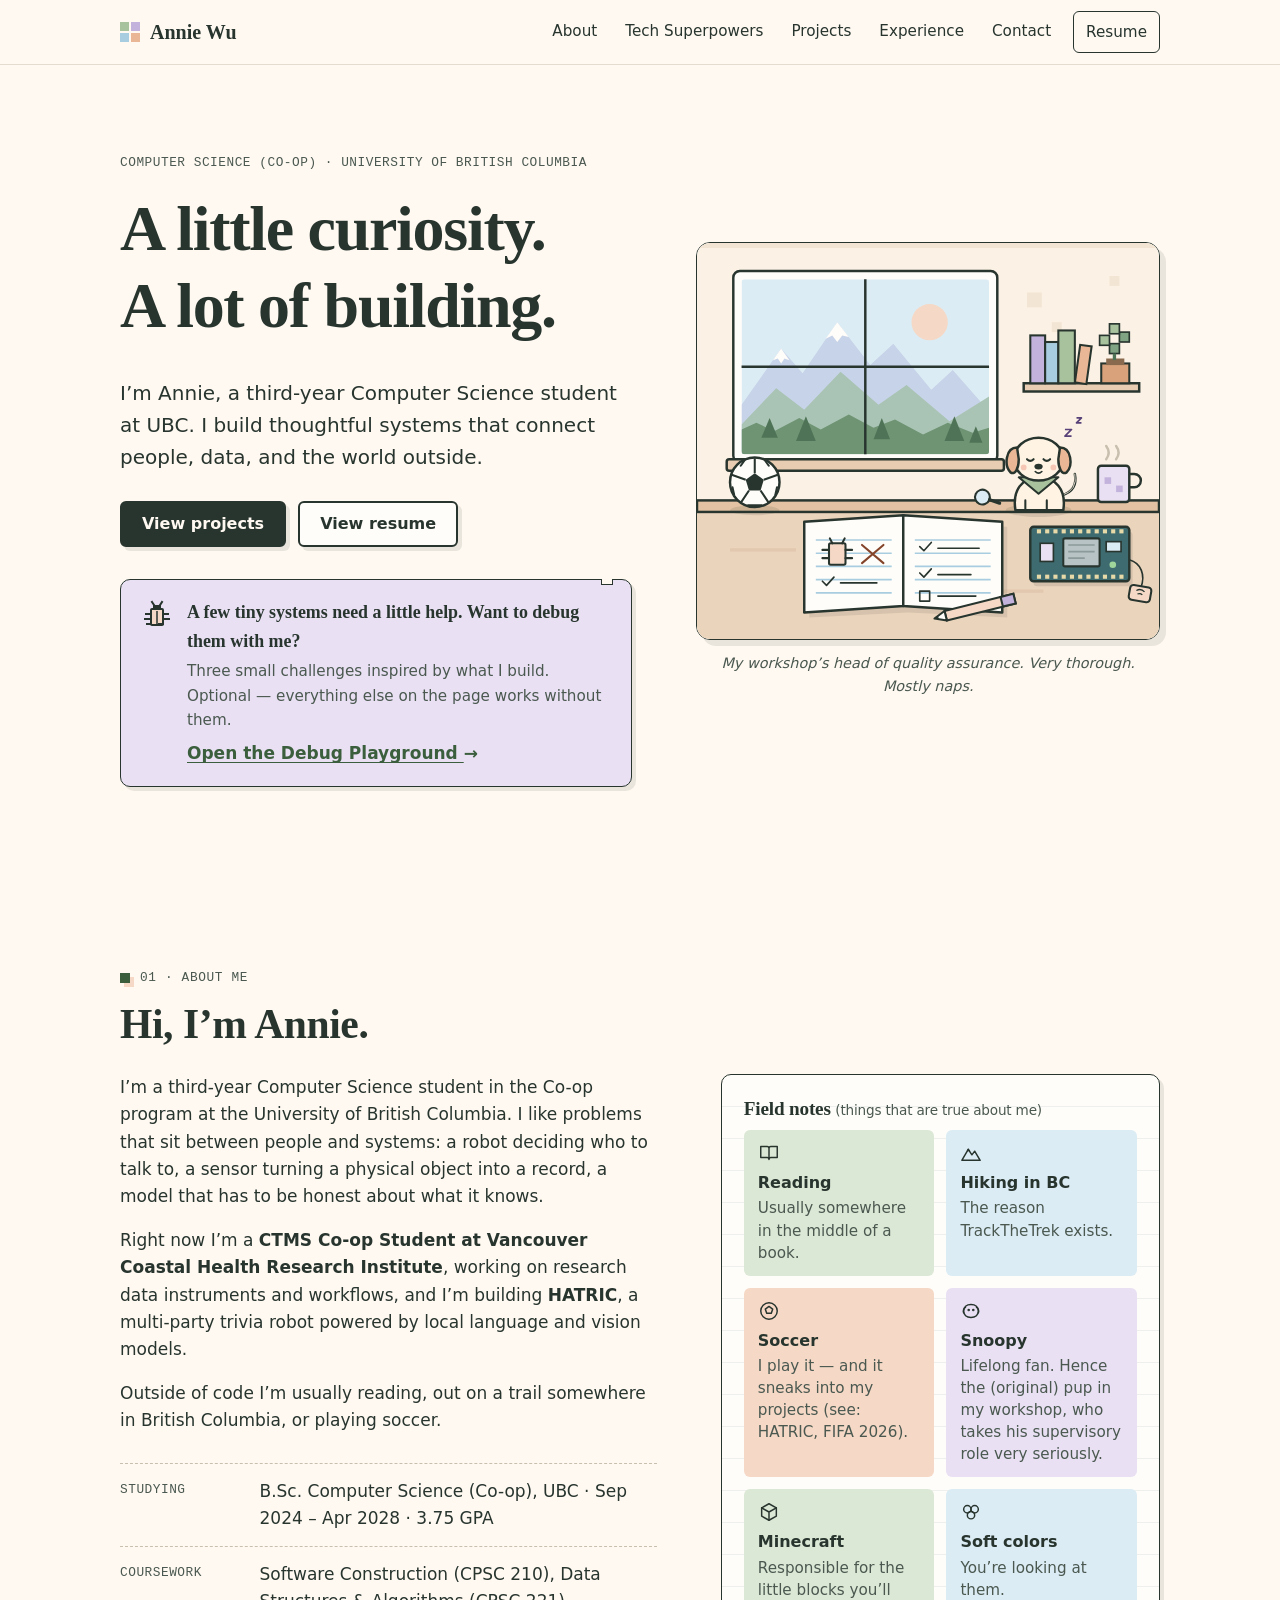
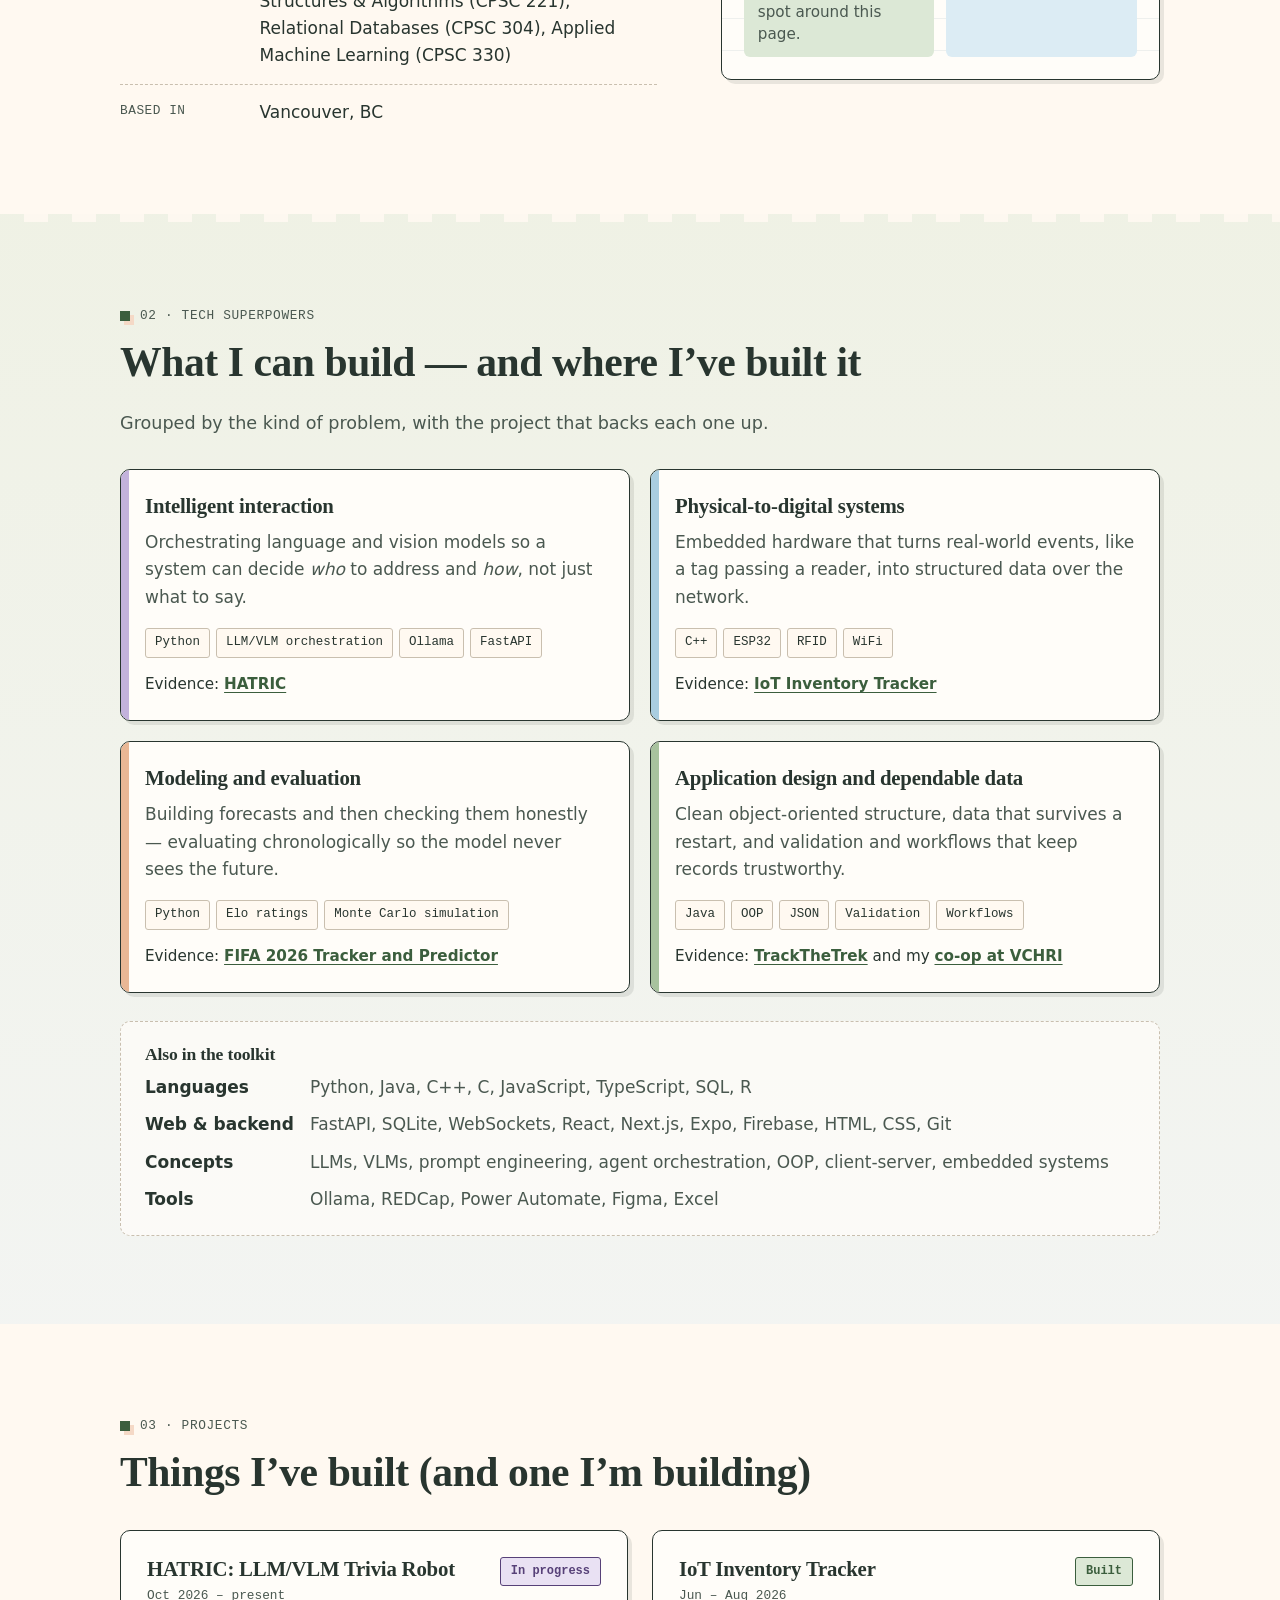
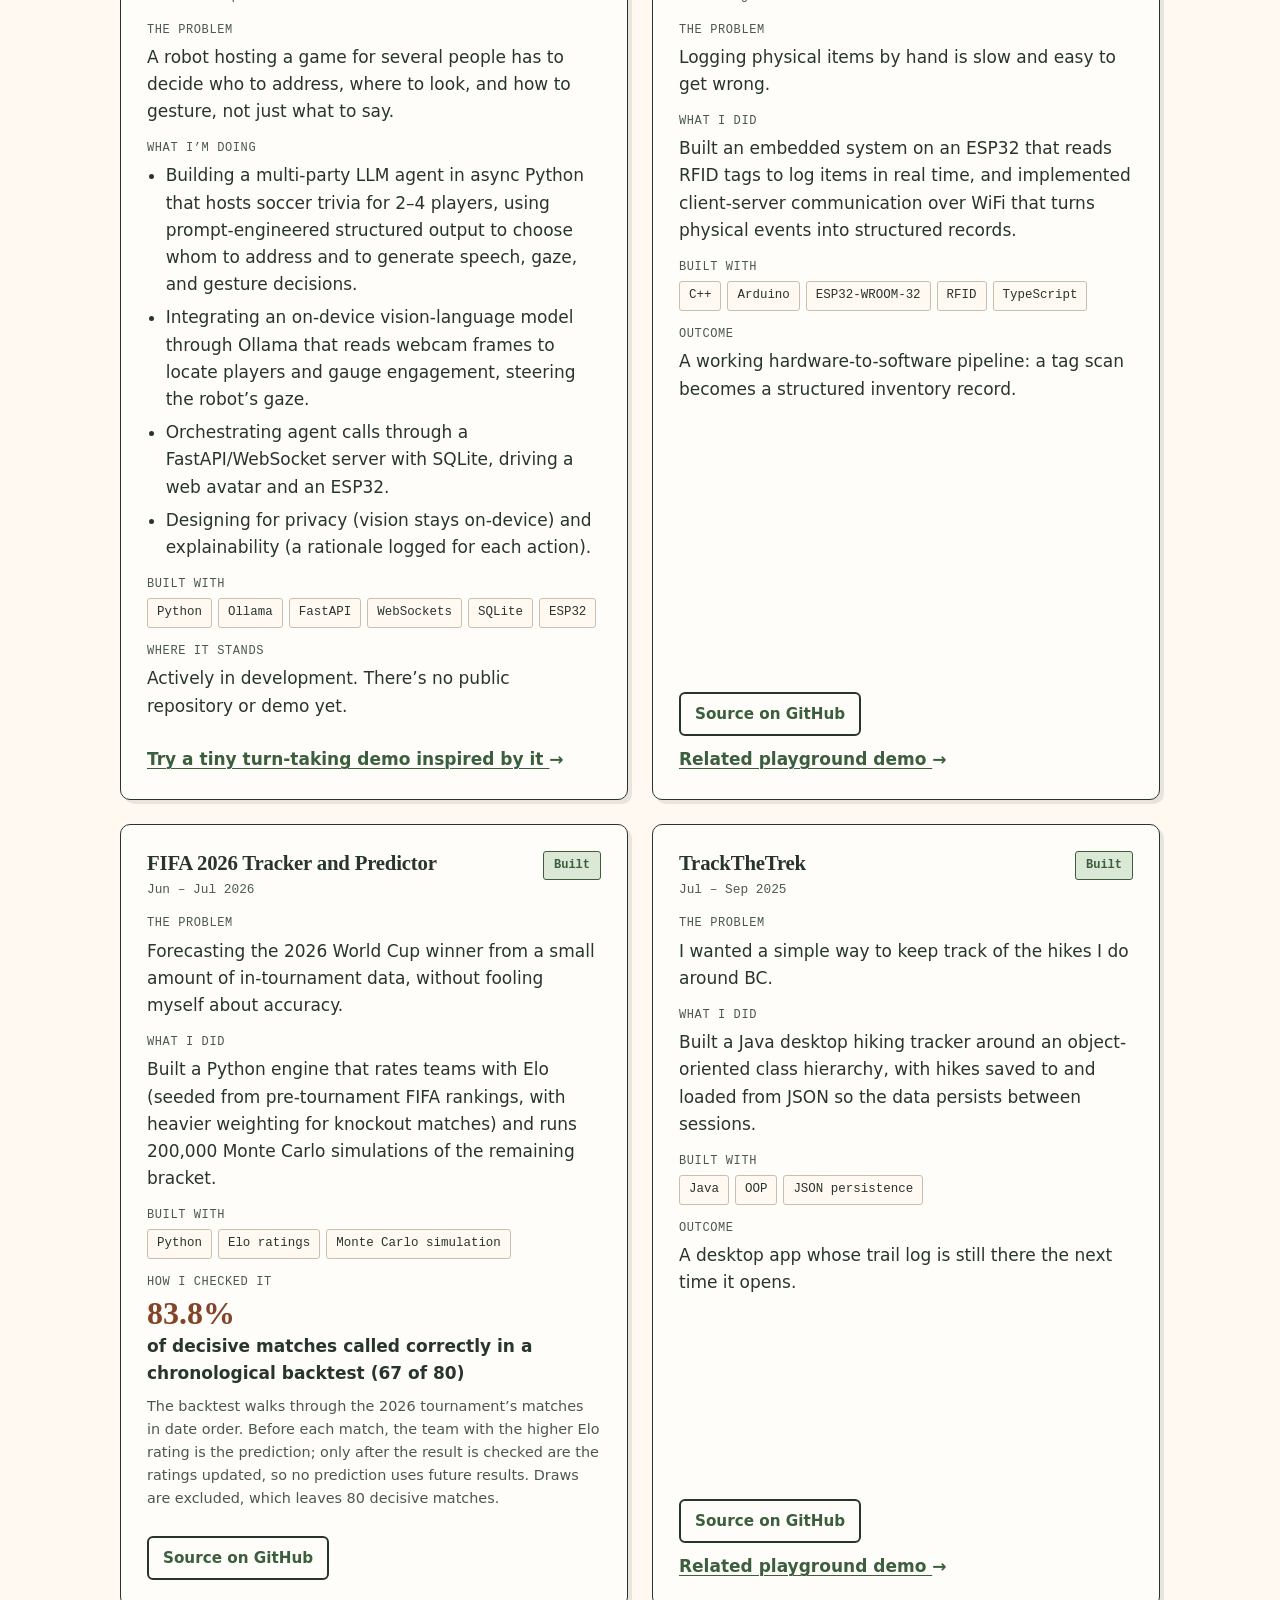
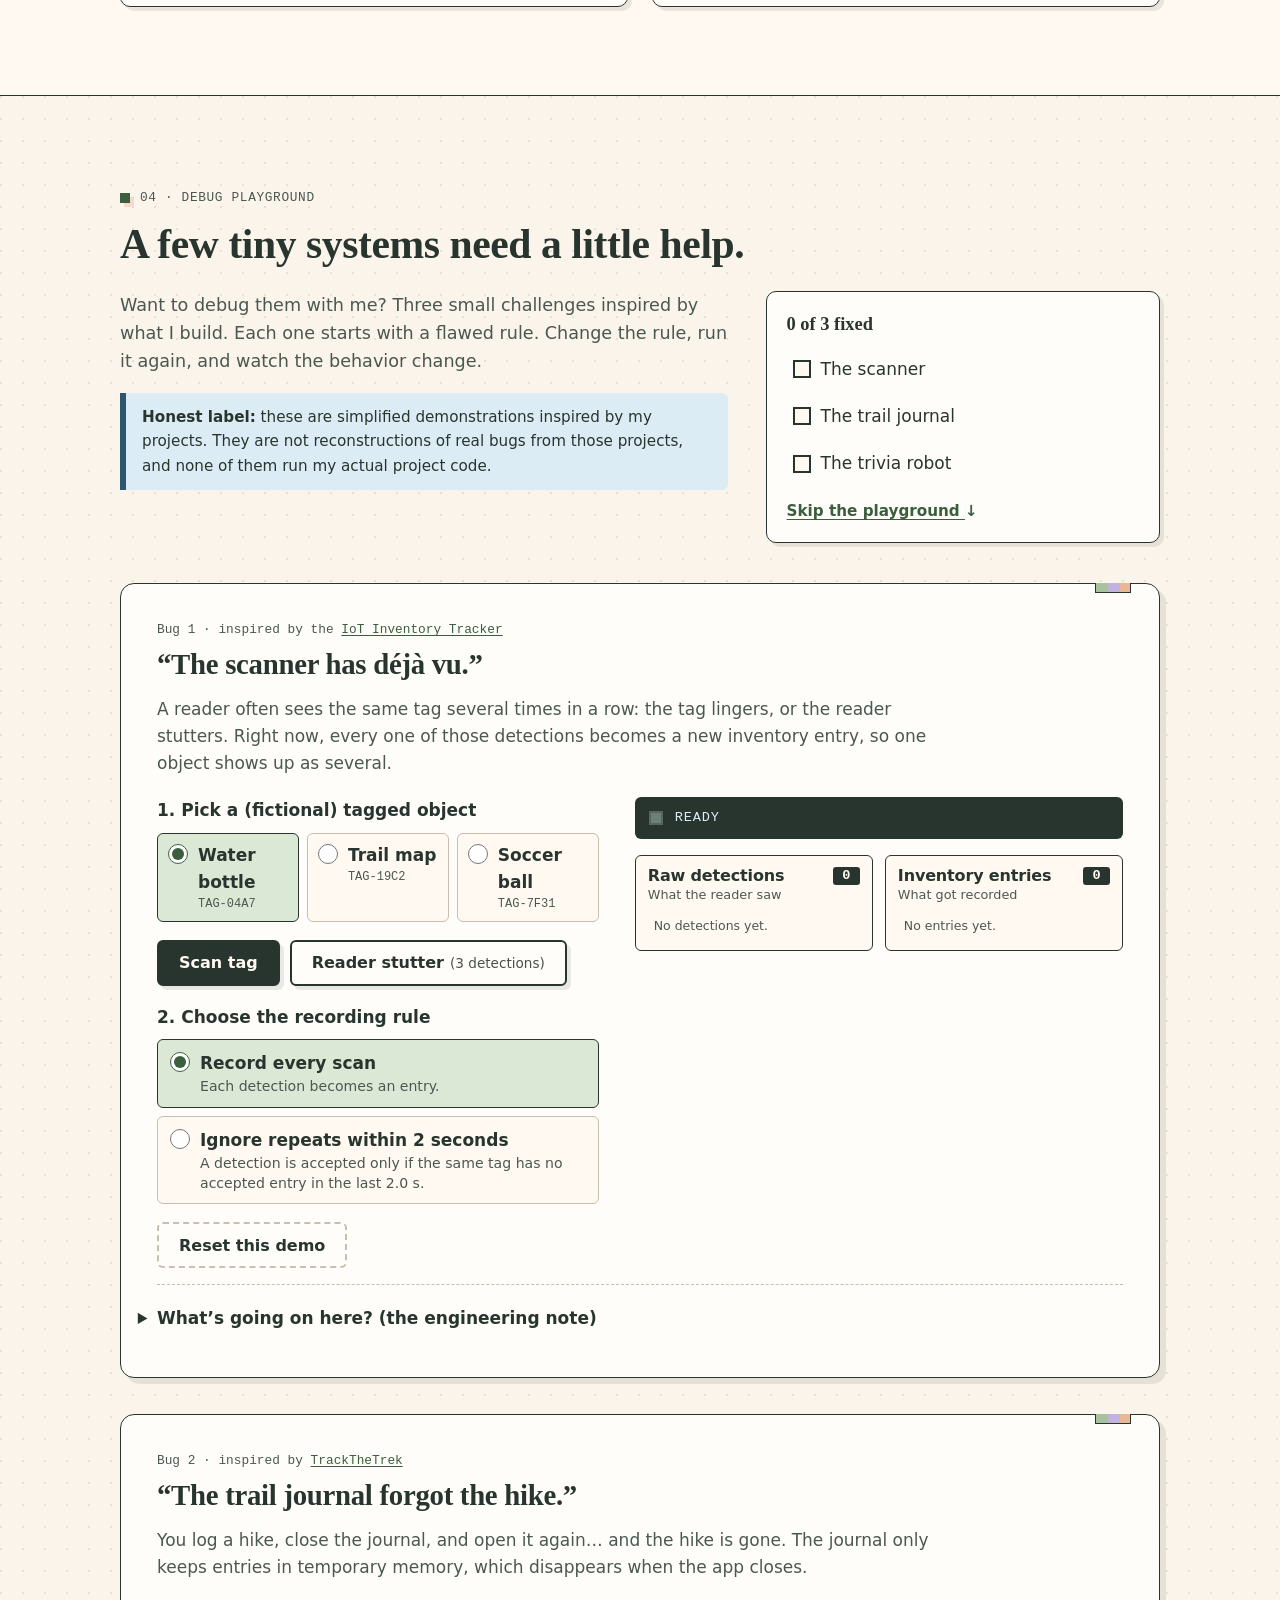
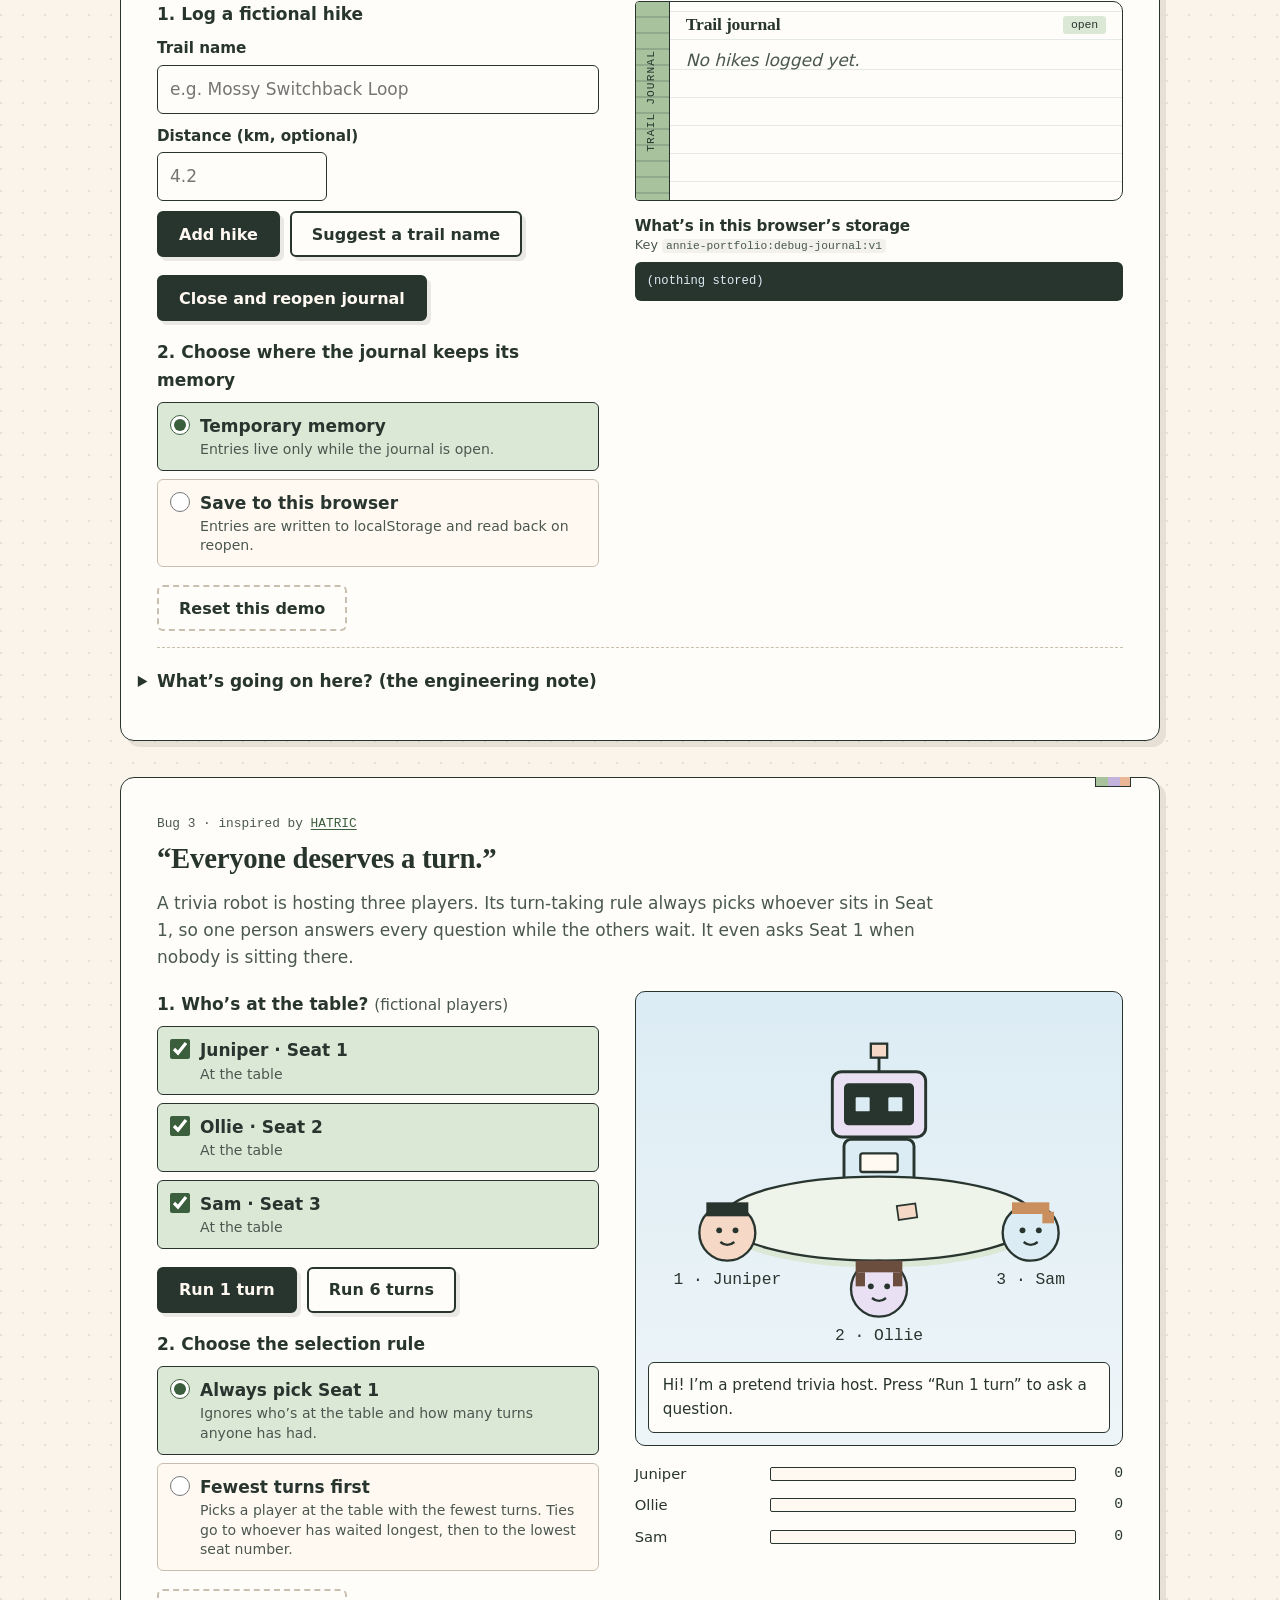
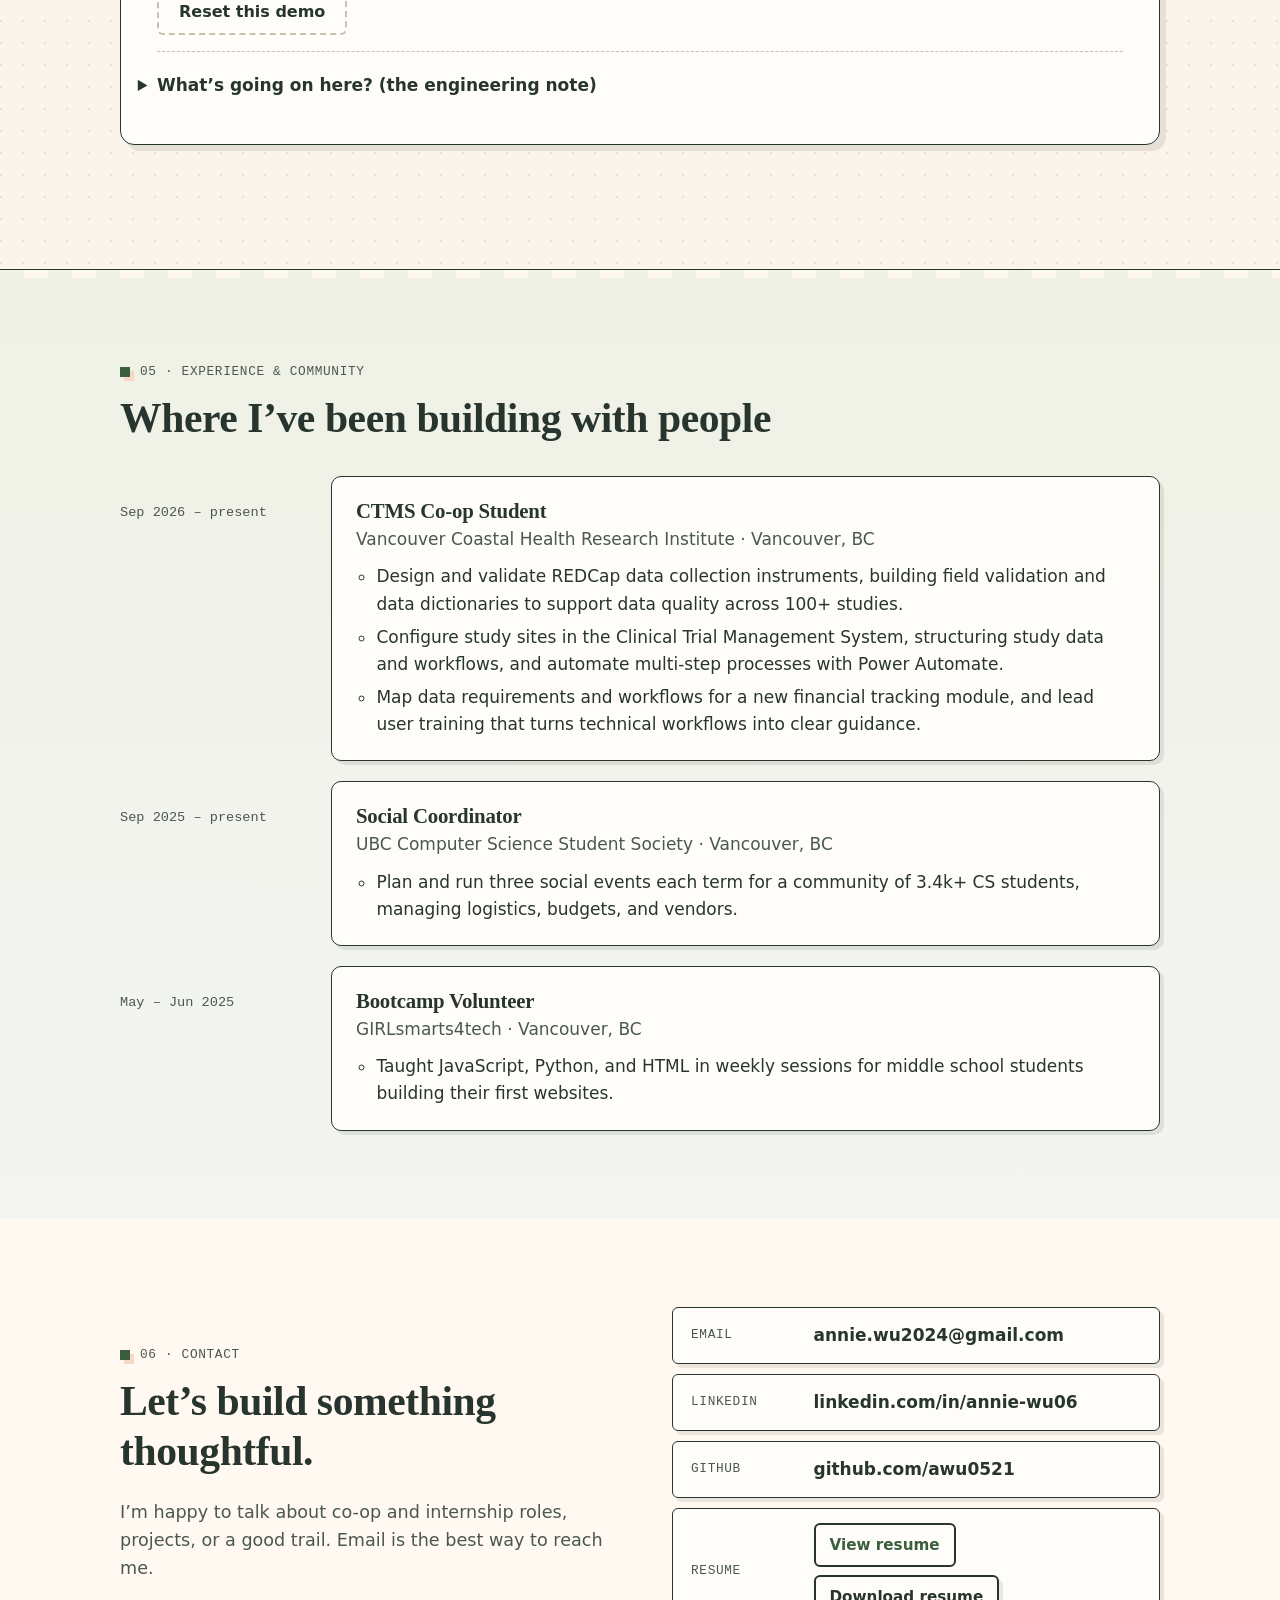
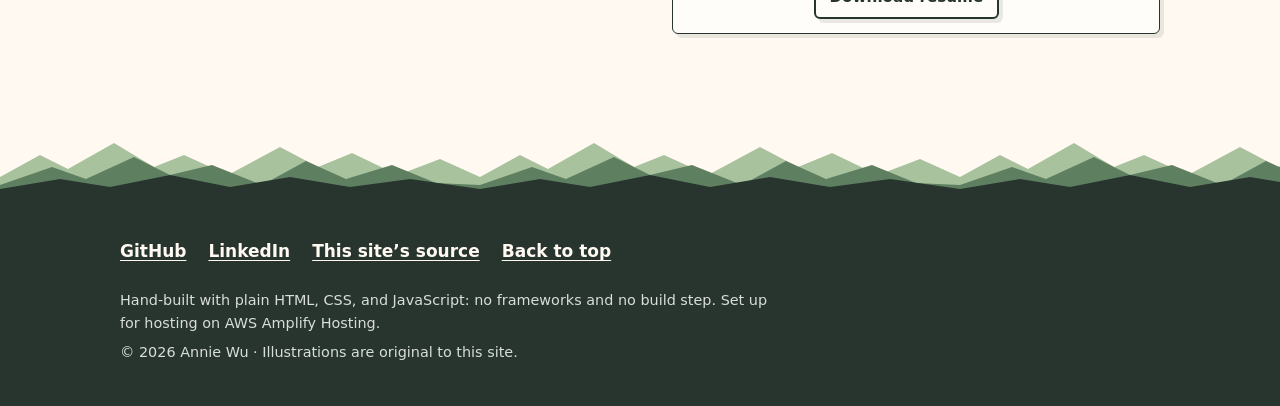
==== index.html @ 09df4167 "first draft of website (simple design)" ====
<!doctype html>
<html lang="en">
<head>
  <meta charset="utf-8">
  <meta name="viewport" content="width=device-width, initial-scale=1">
  <title>Annie Wu — CS @ UBC</title>
  <meta name="description" content="Annie Wu is a third-year Computer Science (Co-op) student at UBC who builds thoughtful systems that connect people, data, and the world outside. Includes a small, optional Debug Playground.">
  <meta name="author" content="Annie Wu">
  <meta name="theme-color" content="#FFF9F1">
  <meta property="og:title" content="Annie Wu — The Portfolio You Can Debug">
  <meta property="og:description" content="Third-year CS student at UBC. I build thoughtful systems that connect people, data, and the world outside.">
  <meta property="og:type" content="website">
  <link rel="icon" href="assets/favicon.svg" type="image/svg+xml">
  <link rel="stylesheet" href="styles.css">
  <script>document.documentElement.classList.add('js');</script>
</head>
<body>
  <a class="skip-link" href="#main">Skip to main content</a>

  <header class="site-header" id="top">
    <div class="wrap header-inner">
      <a class="brand" href="#top" aria-label="Annie Wu, back to top">
        <span class="brand-mark" aria-hidden="true"><i></i><i></i><i></i><i></i></span>
        Annie Wu
      </a>
      <button class="nav-toggle" type="button" aria-expanded="false" aria-controls="site-nav">
        <span class="nav-toggle-bars" aria-hidden="true"></span>
        Menu
      </button>
      <nav id="site-nav" class="site-nav" aria-label="Main">
        <ul>
          <li><a href="#about">About</a></li>
          <li><a href="#superpowers">Tech Superpowers</a></li>
          <li><a href="#projects">Projects</a></li>
          <li><a href="#experience">Experience</a></li>
          <li><a href="#contact">Contact</a></li>
          <li><a class="nav-resume" href="Annie-Wu-Resume.pdf" target="_blank" rel="noopener">Resume<span class="visually-hidden"> (PDF, opens in a new tab)</span></a></li>
        </ul>
      </nav>
    </div>
  </header>

  <main id="main" tabindex="-1">

    <!-- ============ HERO ============ -->
    <section class="hero" aria-labelledby="hero-title">
      <div class="wrap hero-grid">
        <div class="hero-copy">
          <p class="eyebrow">Computer Science (Co-op) · University of British Columbia</p>
          <h1 id="hero-title">A little curiosity.<br>A lot of building.</h1>
          <p class="lede">I’m Annie, a third-year Computer Science student at UBC. I build thoughtful systems that connect people, data, and the world outside.</p>
          <div class="actions">
            <a class="btn btn-primary" href="#projects">View projects</a>
            <a class="btn btn-secondary" href="Annie-Wu-Resume.pdf" target="_blank" rel="noopener">View resume<span class="visually-hidden"> (PDF, opens in a new tab)</span></a>
          </div>

          <aside class="invite" aria-labelledby="invite-title">
            <span class="invite-bug" aria-hidden="true">
              <svg viewBox="0 0 32 32" width="32" height="32"><rect x="10" y="9" width="12" height="16" rx="1" fill="#F5D9C6" stroke="#28352F" stroke-width="2"/><rect x="12" y="5" width="8" height="5" fill="#28352F"/><path d="M10 14H5M10 19H4M10 24H6M22 14h5M22 19h6M22 24h-4M13 5l-2-3M19 5l2-3" stroke="#28352F" stroke-width="2" fill="none" stroke-linecap="square"/><path d="M16 11v13" stroke="#28352F" stroke-width="1.5"/></svg>
            </span>
            <div>
              <p class="invite-title" id="invite-title">A few tiny systems need a little help. Want to debug them with me?</p>
              <p class="invite-sub">Three small challenges inspired by what I build. Optional — everything else on the page works without them.</p>
              <a class="text-link" href="#playground">Open the Debug Playground <span aria-hidden="true">→</span></a>
            </div>
          </aside>
        </div>

        <figure class="hero-art">
          <img src="assets/workshop.svg" width="560" height="480"
               alt="Illustration of a small workbench by a window looking out on layered BC mountains. On the desk: an open notebook, a microcontroller board, a soccer ball, a mug, and a small cream-colored pup in a sage bandana, supervising.">
          <figcaption>My workshop’s head of quality assurance. Very thorough. Mostly naps.</figcaption>
        </figure>
      </div>
    </section>

    <!-- ============ ABOUT ============ -->
    <section class="section" id="about" aria-labelledby="about-title">
      <div class="wrap">
        <p class="section-kicker"><span class="block-dot" aria-hidden="true"></span>01 · About me</p>
        <h2 id="about-title">Hi, I’m Annie.</h2>
        <div class="about-grid">
          <div class="about-text">
            <p>I’m a third-year Computer Science student in the Co-op program at the University of British Columbia. I like problems that sit between people and systems: a robot deciding who to talk to, a sensor turning a physical object into a record, a model that has to be honest about what it knows.</p>
            <p>Right now I’m a <strong>CTMS Co-op Student at Vancouver Coastal Health Research Institute</strong>, working on research data instruments and workflows, and I’m building <strong>HATRIC</strong>, a multi-party trivia robot powered by local language and vision models.</p>
            <p>Outside of code I’m usually reading, out on a trail somewhere in British Columbia, or playing soccer.</p>
            <dl class="facts">
              <div><dt>Studying</dt><dd>B.Sc. Computer Science (Co-op), UBC · Sep 2024 – Apr 2028 · 3.75 GPA</dd></div>
              <div><dt>Coursework</dt><dd>Software Construction (CPSC 210), Data Structures &amp; Algorithms (CPSC 221), Relational Databases (CPSC 304), Applied Machine Learning (CPSC 330)</dd></div>
              <div><dt>Based in</dt><dd>Vancouver, BC</dd></div>
            </dl>
          </div>

          <div class="field-notes" aria-labelledby="notes-title">
            <h3 id="notes-title" class="notes-title">Field notes <span>(things that are true about me)</span></h3>
            <ul class="notes">
              <li class="note note-sage">
                <svg class="note-icon" viewBox="0 0 24 24" aria-hidden="true"><path d="M3 5h7a2 2 0 0 1 2 2v12a2 2 0 0 0-2-2H3zM21 5h-7a2 2 0 0 0-2 2v12a2 2 0 0 1 2-2h7z"/></svg>
                <strong>Reading</strong>
                <span>Usually somewhere in the middle of a book.</span>
              </li>
              <li class="note note-blue">
                <svg class="note-icon" viewBox="0 0 24 24" aria-hidden="true"><path d="M2 20 9 8l4 6 3-4 6 10z"/><path d="M8.2 9.4 9 8l1.4 2.1"/></svg>
                <strong>Hiking in BC</strong>
                <span>The reason TrackTheTrek exists.</span>
              </li>
              <li class="note note-peach">
                <svg class="note-icon" viewBox="0 0 24 24" aria-hidden="true"><circle cx="12" cy="12" r="9"/><path d="m12 7 4 3-1.5 4.5h-5L8 10z"/></svg>
                <strong>Soccer</strong>
                <span>I play it — and it sneaks into my projects (see: HATRIC, FIFA 2026).</span>
              </li>
              <li class="note note-lavender">
                <svg class="note-icon" viewBox="0 0 24 24" aria-hidden="true"><path d="M4 12c0-4 3-7 8-7s8 3 8 7-3 7-8 7-8-3-8-7z"/><path d="M6 8c-2 1-3 4-2 6M18 8c2 1 3 4 2 6"/><circle cx="9.5" cy="11" r=".6"/><circle cx="14.5" cy="11" r=".6"/></svg>
                <strong>Snoopy</strong>
                <span>Lifelong fan. Hence the (original) pup in my workshop, who takes his supervisory role very seriously.</span>
              </li>
              <li class="note note-sage">
                <svg class="note-icon" viewBox="0 0 24 24" aria-hidden="true"><path d="M12 3 20 7.5v9L12 21l-8-4.5v-9z"/><path d="M4 7.5 12 12l8-4.5M12 12v9"/></svg>
                <strong>Minecraft</strong>
                <span>Responsible for the little blocks you’ll spot around this page.</span>
              </li>
              <li class="note note-blue">
                <svg class="note-icon" viewBox="0 0 24 24" aria-hidden="true"><circle cx="8" cy="9" r="4"/><circle cx="16" cy="9" r="4"/><circle cx="12" cy="15.5" r="4"/></svg>
                <strong>Soft colors</strong>
                <span>You’re looking at them.</span>
              </li>
            </ul>
          </div>
        </div>
      </div>
    </section>

    <!-- ============ TECH SUPERPOWERS ============ -->
    <section class="section section-tint" id="superpowers" aria-labelledby="superpowers-title">
      <div class="wrap">
        <p class="section-kicker"><span class="block-dot" aria-hidden="true"></span>02 · Tech Superpowers</p>
        <h2 id="superpowers-title">What I can build — and where I’ve built it</h2>
        <p class="section-intro">Grouped by the kind of problem, with the project that backs each one up.</p>

        <div class="powers">
          <article class="power power-lavender">
            <h3>Intelligent interaction</h3>
            <p>Orchestrating language and vision models so a system can decide <em>who</em> to address and <em>how</em>, not just what to say.</p>
            <ul class="chips" aria-label="Technologies"><li>Python</li><li>LLM/VLM orchestration</li><li>Ollama</li><li>FastAPI</li></ul>
            <p class="evidence">Evidence: <a href="#project-hatric">HATRIC</a></p>
          </article>
          <article class="power power-blue">
            <h3>Physical-to-digital systems</h3>
            <p>Embedded hardware that turns real-world events, like a tag passing a reader, into structured data over the network.</p>
            <ul class="chips" aria-label="Technologies"><li>C++</li><li>ESP32</li><li>RFID</li><li>WiFi</li></ul>
            <p class="evidence">Evidence: <a href="#project-inventory">IoT Inventory Tracker</a></p>
          </article>
          <article class="power power-peach">
            <h3>Modeling and evaluation</h3>
            <p>Building forecasts and then checking them honestly — evaluating chronologically so the model never sees the future.</p>
            <ul class="chips" aria-label="Technologies"><li>Python</li><li>Elo ratings</li><li>Monte Carlo simulation</li></ul>
            <p class="evidence">Evidence: <a href="#project-fifa">FIFA 2026 Tracker and Predictor</a></p>
          </article>
          <article class="power power-sage">
            <h3>Application design and dependable data</h3>
            <p>Clean object-oriented structure, data that survives a restart, and validation and workflows that keep records trustworthy.</p>
            <ul class="chips" aria-label="Technologies"><li>Java</li><li>OOP</li><li>JSON</li><li>Validation</li><li>Workflows</li></ul>
            <p class="evidence">Evidence: <a href="#project-trek">TrackTheTrek</a> and my <a href="#experience">co-op at VCHRI</a></p>
          </article>
        </div>

        <div class="toolkit">
          <h3>Also in the toolkit</h3>
          <dl>
            <div><dt>Languages</dt><dd>Python, Java, C++, C, JavaScript, TypeScript, SQL, R</dd></div>
            <div><dt>Web &amp; backend</dt><dd>FastAPI, SQLite, WebSockets, React, Next.js, Expo, Firebase, HTML, CSS, Git</dd></div>
            <div><dt>Concepts</dt><dd>LLMs, VLMs, prompt engineering, agent orchestration, OOP, client-server, embedded systems</dd></div>
            <div><dt>Tools</dt><dd>Ollama, REDCap, Power Automate, Figma, Excel</dd></div>
          </dl>
        </div>
      </div>
    </section>

    <!-- ============ PROJECTS ============ -->
    <section class="section" id="projects" aria-labelledby="projects-title">
      <div class="wrap">
        <p class="section-kicker"><span class="block-dot" aria-hidden="true"></span>03 · Projects</p>
        <h2 id="projects-title">Things I’ve built (and one I’m building)</h2>

        <div class="projects">
          <article class="project" id="project-hatric" aria-labelledby="hatric-title">
            <header class="project-head">
              <div>
                <h3 id="hatric-title">HATRIC: LLM/VLM Trivia Robot</h3>
                <p class="project-meta">Oct 2026 – present</p>
              </div>
              <span class="status status-progress">In progress</span>
            </header>
            <dl class="project-body">
              <div><dt>The problem</dt><dd>A robot hosting a game for several people has to decide who to address, where to look, and how to gesture, not just what to say.</dd></div>
              <div><dt>What I’m doing</dt><dd>
                <ul>
                  <li>Building a multi-party LLM agent in async Python that hosts soccer trivia for 2–4 players, using prompt-engineered structured output to choose whom to address and to generate speech, gaze, and gesture decisions.</li>
                  <li>Integrating an on-device vision-language model through Ollama that reads webcam frames to locate players and gauge engagement, steering the robot’s gaze.</li>
                  <li>Orchestrating agent calls through a FastAPI/WebSocket server with SQLite, driving a web avatar and an ESP32.</li>
                  <li>Designing for privacy (vision stays on-device) and explainability (a rationale logged for each action).</li>
                </ul>
              </dd></div>
              <div><dt>Built with</dt><dd><ul class="chips"><li>Python</li><li>Ollama</li><li>FastAPI</li><li>WebSockets</li><li>SQLite</li><li>ESP32</li></ul></dd></div>
              <div><dt>Where it stands</dt><dd>Actively in development. There’s no public repository or demo yet.</dd></div>
            </dl>
            <p class="project-links"><a class="text-link" href="#scenario-robot">Try a tiny turn-taking demo inspired by it <span aria-hidden="true">→</span></a></p>
          </article>

          <article class="project" id="project-inventory" aria-labelledby="inventory-title">
            <header class="project-head">
              <div>
                <h3 id="inventory-title">IoT Inventory Tracker</h3>
                <p class="project-meta">Jun – Aug 2026</p>
              </div>
              <span class="status status-done">Built</span>
            </header>
            <dl class="project-body">
              <div><dt>The problem</dt><dd>Logging physical items by hand is slow and easy to get wrong.</dd></div>
              <div><dt>What I did</dt><dd>Built an embedded system on an ESP32 that reads RFID tags to log items in real time, and implemented client-server communication over WiFi that turns physical events into structured records.</dd></div>
              <div><dt>Built with</dt><dd><ul class="chips"><li>C++</li><li>Arduino</li><li>ESP32-WROOM-32</li><li>RFID</li><li>TypeScript</li></ul></dd></div>
              <div><dt>Outcome</dt><dd>A working hardware-to-software pipeline: a tag scan becomes a structured inventory record.</dd></div>
            </dl>
            <p class="project-links">
              <a class="btn btn-small" href="https://github.com/awu0521/inventory-tracker" target="_blank" rel="noopener">Source on GitHub<span class="visually-hidden">: IoT Inventory Tracker (opens in a new tab)</span></a>
              <a class="text-link" href="#scenario-scanner">Related playground demo <span aria-hidden="true">→</span></a>
            </p>
          </article>

          <article class="project" id="project-fifa" aria-labelledby="fifa-title">
            <header class="project-head">
              <div>
                <h3 id="fifa-title">FIFA 2026 Tracker and Predictor</h3>
                <p class="project-meta">Jun – Jul 2026</p>
              </div>
              <span class="status status-done">Built</span>
            </header>
            <dl class="project-body">
              <div><dt>The problem</dt><dd>Forecasting the 2026 World Cup winner from a small amount of in-tournament data, without fooling myself about accuracy.</dd></div>
              <div><dt>What I did</dt><dd>Built a Python engine that rates teams with Elo (seeded from pre-tournament FIFA rankings, with heavier weighting for knockout matches) and runs 200,000 Monte Carlo simulations of the remaining bracket.</dd></div>
              <div><dt>Built with</dt><dd><ul class="chips"><li>Python</li><li>Elo ratings</li><li>Monte Carlo simulation</li></ul></dd></div>
              <div><dt>How I checked it</dt><dd>
                <p class="stat"><span class="stat-num">83.8%</span> <span class="stat-label">of decisive matches called correctly in a chronological backtest (67 of 80)</span></p>
                <p class="fine">The backtest walks through the 2026 tournament’s matches in date order. Before each match, the team with the higher Elo rating is the prediction; only after the result is checked are the ratings updated, so no prediction uses future results. Draws are excluded, which leaves 80 decisive matches.</p>
              </dd></div>
            </dl>
            <p class="project-links"><a class="btn btn-small" href="https://github.com/awu0521/fifa2026" target="_blank" rel="noopener">Source on GitHub<span class="visually-hidden">: FIFA 2026 Tracker and Predictor (opens in a new tab)</span></a></p>
          </article>

          <article class="project" id="project-trek" aria-labelledby="trek-title">
            <header class="project-head">
              <div>
                <h3 id="trek-title">TrackTheTrek</h3>
                <p class="project-meta">Jul – Sep 2025</p>
              </div>
              <span class="status status-done">Built</span>
            </header>
            <dl class="project-body">
              <div><dt>The problem</dt><dd>I wanted a simple way to keep track of the hikes I do around BC.</dd></div>
              <div><dt>What I did</dt><dd>Built a Java desktop hiking tracker around an object-oriented class hierarchy, with hikes saved to and loaded from JSON so the data persists between sessions.</dd></div>
              <div><dt>Built with</dt><dd><ul class="chips"><li>Java</li><li>OOP</li><li>JSON persistence</li></ul></dd></div>
              <div><dt>Outcome</dt><dd>A desktop app whose trail log is still there the next time it opens.</dd></div>
            </dl>
            <p class="project-links">
              <a class="btn btn-small" href="https://github.com/awu0521/TrackTheTrek" target="_blank" rel="noopener">Source on GitHub<span class="visually-hidden">: TrackTheTrek (opens in a new tab)</span></a>
              <a class="text-link" href="#scenario-journal">Related playground demo <span aria-hidden="true">→</span></a>
            </p>
          </article>
        </div>
      </div>
    </section>

    <!-- ============ DEBUG PLAYGROUND ============ -->
    <section class="section playground" id="playground" aria-labelledby="playground-title">
      <div class="wrap">
        <p class="section-kicker"><span class="block-dot" aria-hidden="true"></span>04 · Debug Playground</p>
        <h2 id="playground-title">A few tiny systems need a little help.</h2>
        <div class="pg-intro">
          <div>
            <p class="section-intro">Want to debug them with me? Three small challenges inspired by what I build. Each one starts with a flawed rule. Change the rule, run it again, and watch the behavior change.</p>
            <p class="disclaimer"><strong>Honest label:</strong> these are simplified demonstrations inspired by my projects. They are not reconstructions of real bugs from those projects, and none of them run my actual project code.</p>
          </div>
          <div class="pg-progress" aria-labelledby="pg-progress-label">
            <p id="pg-progress-label" class="pg-progress-label"><span data-fixed-count>0</span> of 3 fixed</p>
            <ol class="pg-chips">
              <li><a href="#scenario-scanner" data-chip="scanner"><span class="chip-box" aria-hidden="true"></span>The scanner<span class="visually-hidden" data-chip-state> (not fixed yet)</span></a></li>
              <li><a href="#scenario-journal" data-chip="journal"><span class="chip-box" aria-hidden="true"></span>The trail journal<span class="visually-hidden" data-chip-state> (not fixed yet)</span></a></li>
              <li><a href="#scenario-robot" data-chip="robot"><span class="chip-box" aria-hidden="true"></span>The trivia robot<span class="visually-hidden" data-chip-state> (not fixed yet)</span></a></li>
            </ol>
            <a class="text-link skip-pg" href="#experience">Skip the playground <span aria-hidden="true">↓</span></a>
          </div>
        </div>

        <noscript><p class="pg-error">The playground needs JavaScript. Everything else on this page works without it.</p></noscript>

        <!-- Scenario A -->
        <article class="scenario" id="scenario-scanner" aria-labelledby="scanner-title" data-scenario="scanner">
          <header class="scenario-head">
            <p class="scenario-num">Bug 1 · inspired by the <a href="#project-inventory">IoT Inventory Tracker</a></p>
            <h3 id="scanner-title">“The scanner has déjà vu.”</h3>
            <p class="scenario-problem">A reader often sees the same tag several times in a row: the tag lingers, or the reader stutters. Right now, every one of those detections becomes a new inventory entry, so one object shows up as several.</p>
          </header>

          <div class="scenario-grid">
            <div class="scenario-controls controls-run">
              <fieldset>
                <legend>1. Pick a (fictional) tagged object</legend>
                <div class="radio-list" data-tag-list></div>
              </fieldset>

              <div class="control-row">
                <button class="btn btn-primary" type="button" data-action="scan">Scan tag</button>
                <button class="btn btn-secondary" type="button" data-action="stutter">Reader stutter <span class="btn-note">(3 detections)</span></button>
              </div>

            </div>

            <div class="scenario-output">
              <div class="scanner-device" data-scanner-device aria-hidden="true">
                <span class="scanner-light"></span>
                <span class="scanner-label" data-scanner-readout>READY</span>
              </div>
              <div class="split-logs">
                <section class="log" aria-labelledby="raw-title">
                  <h4 id="raw-title">Raw detections <span class="count" data-raw-count>0</span></h4>
                  <p class="log-hint">What the reader saw</p>
                  <ol class="log-list mono" data-raw-log><li class="log-empty">No detections yet.</li></ol>
                </section>
                <section class="log" aria-labelledby="inv-title">
                  <h4 id="inv-title">Inventory entries <span class="count" data-inv-count>0</span></h4>
                  <p class="log-hint">What got recorded</p>
                  <ol class="log-list mono" data-inv-log><li class="log-empty">No entries yet.</li></ol>
                </section>
              </div>
              <div class="compare" data-compare aria-label="Before and after comparison"></div>
              <p class="feedback" data-feedback role="status" aria-live="polite"></p>
            </div>

            <div class="scenario-controls controls-rule">
              <fieldset>
                <legend>2. Choose the recording rule</legend>
                <div class="radio-list">
                  <label class="radio"><input type="radio" name="scanner-rule" value="every" checked> <span><strong>Record every scan</strong><small>Each detection becomes an entry.</small></span></label>
                  <label class="radio"><input type="radio" name="scanner-rule" value="dedupe"> <span><strong>Ignore repeats within 2 seconds</strong><small>A detection is accepted only if the same tag has no accepted entry in the last 2.0 s.</small></span></label>
                </div>
              </fieldset>

              <button class="btn btn-ghost" type="button" data-action="reset">Reset this demo</button>
            
            </div>
          </div>

          <details class="explain">
            <summary>What’s going on here? (the engineering note)</summary>
            <p>This is <strong>event handling with duplicate suppression</strong>. A sensor reports <em>detections</em>; the application decides which detections are meaningful <em>events</em>. The fixed rule keeps a timestamp of each tag’s last accepted entry and drops any detection of that same tag within a 2-second window. A different tag is never blocked, and the same tag scanned again after the window is recorded as a new entry.</p>
            <p>Real systems choose this trade-off carefully. A window that’s too short lets duplicates through; one that’s too long can swallow a legitimate re-scan. Some systems track check-in/check-out state instead. This demo only illustrates the idea; it doesn’t reproduce my tracker’s implementation.</p>
            <p><a href="#project-inventory">Read about the IoT Inventory Tracker</a> · <a href="https://github.com/awu0521/inventory-tracker" target="_blank" rel="noopener">Its source on GitHub<span class="visually-hidden"> (opens in a new tab)</span></a></p>
          </details>
        </article>

        <!-- Scenario B -->
        <article class="scenario" id="scenario-journal" aria-labelledby="journal-title" data-scenario="journal">
          <header class="scenario-head">
            <p class="scenario-num">Bug 2 · inspired by <a href="#project-trek">TrackTheTrek</a></p>
            <h3 id="journal-title">“The trail journal forgot the hike.”</h3>
            <p class="scenario-problem">You log a hike, close the journal, and open it again… and the hike is gone. The journal only keeps entries in temporary memory, which disappears when the app closes.</p>
          </header>

          <div class="scenario-grid">
            <div class="scenario-controls controls-run">
              <form class="journal-form" data-journal-form novalidate>
                <fieldset>
                  <legend>1. Log a fictional hike</legend>
                  <label class="field">
                    <span>Trail name</span>
                    <input type="text" name="trail" maxlength="48" autocomplete="off" required placeholder="e.g. Mossy Switchback Loop" data-trail-input>
                  </label>
                  <label class="field field-small">
                    <span>Distance (km, optional)</span>
                    <input type="number" name="km" min="0.1" max="99" step="0.1" inputmode="decimal" placeholder="4.2">
                  </label>
                  <p class="field-error" data-form-error hidden></p>
                  <div class="control-row">
                    <button class="btn btn-primary" type="submit">Add hike</button>
                    <button class="btn btn-secondary" type="button" data-action="suggest">Suggest a trail name</button>
                  </div>
                </fieldset>
              </form>

              <div class="control-row">
                <button class="btn btn-primary btn-reopen" type="button" data-action="reopen">Close and reopen journal</button>
              </div>

            </div>

            <div class="scenario-output">
              <div class="journal" data-journal>
                <div class="journal-cover" aria-hidden="true">
                  <span>Trail Journal</span>
                </div>
                <div class="journal-page">
                  <h4 class="journal-heading">Trail journal <span class="journal-state" data-journal-state>open</span></h4>
                  <ol class="journal-list" data-journal-list><li class="log-empty">No hikes logged yet.</li></ol>
                </div>
              </div>
              <div class="storage-view">
                <h4>What’s in this browser’s storage</h4>
                <p class="log-hint">Key <code>annie-portfolio:debug-journal:v1</code></p>
                <pre class="mono" data-storage-view>(nothing stored)</pre>
              </div>
              <div class="compare" data-compare aria-label="Before and after comparison"></div>
              <p class="feedback" data-feedback role="status" aria-live="polite"></p>
            </div>

            <div class="scenario-controls controls-rule">
              <fieldset>
                <legend>2. Choose where the journal keeps its memory</legend>
                <div class="radio-list">
                  <label class="radio"><input type="radio" name="journal-mode" value="temporary" checked> <span><strong>Temporary memory</strong><small>Entries live only while the journal is open.</small></span></label>
                  <label class="radio"><input type="radio" name="journal-mode" value="persistent" data-persistent-radio> <span><strong>Save to this browser</strong><small>Entries are written to localStorage and read back on reopen.</small></span></label>
                </div>
                <p class="storage-warning" data-storage-warning hidden></p>
              </fieldset>

              <button class="btn btn-ghost" type="button" data-action="reset">Reset this demo</button>
            
            </div>
          </div>

          <details class="explain">
            <summary>What’s going on here? (the engineering note)</summary>
            <p>This is about <strong>where state lives</strong>. In temporary mode the entries exist only in a JavaScript variable, so “reopening” starts with fresh, empty memory. In persistent mode, every change is serialized to JSON and written to <code>localStorage</code>, and reopening reads it back and validates it before showing it. Because it’s real storage, your hike is still here even if you reload the whole page.</p>
            <p>This browser demo uses <code>localStorage</code>. The actual TrackTheTrek project is a Java desktop app that persists hikes to a JSON file, which is the same idea in a different environment. “Reset this demo” deletes only this demo’s storage keys. If your browser blocks storage, the persistent option is turned off and the rest of the page works normally.</p>
            <p><a href="#project-trek">Read about TrackTheTrek</a> · <a href="https://github.com/awu0521/TrackTheTrek" target="_blank" rel="noopener">Its source on GitHub<span class="visually-hidden"> (opens in a new tab)</span></a></p>
          </details>
        </article>

        <!-- Scenario C -->
        <article class="scenario" id="scenario-robot" aria-labelledby="robot-title" data-scenario="robot">
          <header class="scenario-head">
            <p class="scenario-num">Bug 3 · inspired by <a href="#project-hatric">HATRIC</a></p>
            <h3 id="robot-title">“Everyone deserves a turn.”</h3>
            <p class="scenario-problem">A trivia robot is hosting three players. Its turn-taking rule always picks whoever sits in Seat 1, so one person answers every question while the others wait. It even asks Seat 1 when nobody is sitting there.</p>
          </header>

          <div class="scenario-grid">
            <div class="scenario-controls controls-run">
              <fieldset>
                <legend>1. Who’s at the table? <span class="legend-note">(fictional players)</span></legend>
                <div class="check-list" data-player-toggles></div>
              </fieldset>

              <div class="control-row">
                <button class="btn btn-primary" type="button" data-action="turn">Run 1 turn</button>
                <button class="btn btn-secondary" type="button" data-action="turns">Run 6 turns</button>
              </div>

            </div>

            <div class="scenario-output">
              <div class="table-scene">
                <svg class="robot-scene" viewBox="0 0 360 300" role="img" aria-labelledby="robot-scene-title">
                  <title id="robot-scene-title">An original illustrated robot sitting behind a round table, with three fictional players: Juniper in seat 1 on the left, Ollie in seat 2 at the front, and Sam in seat 3 on the right.</title>
                  <!-- robot (drawn first so the table hides its base) -->
                  <g class="robot" data-robot>
                    <rect x="150" y="116" width="60" height="64" rx="6" fill="#DCECF4" stroke="#28352F" stroke-width="2.5"/>
                    <rect x="164" y="128" width="32" height="16" rx="2" fill="#FFF9F1" stroke="#28352F" stroke-width="2"/>
                    <g class="robot-head" data-robot-head>
                      <rect x="140" y="58" width="80" height="56" rx="8" fill="#E9E1F3" stroke="#28352F" stroke-width="2.5"/>
                      <rect x="150" y="68" width="60" height="36" rx="4" fill="#28352F"/>
                      <g data-robot-eyes>
                        <rect x="160" y="80" width="12" height="12" rx="1" fill="#DCECF4"/>
                        <rect x="188" y="80" width="12" height="12" rx="1" fill="#DCECF4"/>
                      </g>
                      <line x1="180" y1="58" x2="180" y2="44" stroke="#28352F" stroke-width="2.5"/>
                      <rect x="173" y="34" width="14" height="12" fill="#F5D9C6" stroke="#28352F" stroke-width="2"/>
                    </g>
                  </g>
                  <ellipse cx="180" cy="190" rx="134" ry="36" fill="#DCE8D6"/>
                  <ellipse cx="180" cy="184" rx="134" ry="36" fill="#EEF4EA" stroke="#28352F" stroke-width="2"/>
                  <rect x="196" y="172" width="16" height="12" fill="#F5D9C6" stroke="#28352F" stroke-width="1.5" transform="rotate(-8 204 178)"/>
                  <!-- players -->
                  <g class="seat" data-seat="0" transform="translate(50 196)">
                    <circle r="24" fill="#F5D9C6" stroke="#28352F" stroke-width="2"/>
                    <rect x="-18" y="-26" width="36" height="12" fill="#28352F"/>
                    <circle cx="-7" cy="-2" r="2.5" fill="#28352F"/><circle cx="7" cy="-2" r="2.5" fill="#28352F"/>
                    <path d="M-6 8q6 5 12 0" stroke="#28352F" stroke-width="2" fill="none"/>
                    <text y="44" text-anchor="middle" class="seat-label">1 · Juniper</text>
                  </g>
                  <g class="seat" data-seat="1" transform="translate(180 244)">
                    <circle r="24" fill="#E9E1F3" stroke="#28352F" stroke-width="2"/>
                    <rect x="-20" y="-24" width="40" height="10" fill="#6B4E3D"/><rect x="-20" y="-14" width="8" height="12" fill="#6B4E3D"/><rect x="12" y="-14" width="8" height="12" fill="#6B4E3D"/>
                    <circle cx="-7" cy="-2" r="2.5" fill="#28352F"/><circle cx="7" cy="-2" r="2.5" fill="#28352F"/>
                    <path d="M-6 8q6 5 12 0" stroke="#28352F" stroke-width="2" fill="none"/>
                    <text y="44" text-anchor="middle" class="seat-label">2 · Ollie</text>
                  </g>
                  <g class="seat" data-seat="2" transform="translate(310 196)">
                    <circle r="24" fill="#DCECF4" stroke="#28352F" stroke-width="2"/>
                    <rect x="-16" y="-26" width="32" height="10" fill="#C98F5E"/><rect x="10" y="-18" width="10" height="10" fill="#C98F5E"/>
                    <circle cx="-7" cy="-2" r="2.5" fill="#28352F"/><circle cx="7" cy="-2" r="2.5" fill="#28352F"/>
                    <path d="M-6 8q6 5 12 0" stroke="#28352F" stroke-width="2" fill="none"/>
                    <text y="44" text-anchor="middle" class="seat-label">3 · Sam</text>
                  </g>
                </svg>
                <p class="speech" data-speech>Hi! I’m a pretend trivia host. Press “Run 1 turn” to ask a question.</p>
              </div>
              <ul class="turn-bars" data-turn-bars aria-label="Turns per player"></ul>
              <div class="compare" data-compare aria-label="Before and after comparison"></div>
              <p class="feedback" data-feedback role="status" aria-live="polite"></p>
            </div>

            <div class="scenario-controls controls-rule">
              <fieldset>
                <legend>2. Choose the selection rule</legend>
                <div class="radio-list">
                  <label class="radio"><input type="radio" name="robot-rule" value="first" checked> <span><strong>Always pick Seat 1</strong><small>Ignores who’s at the table and how many turns anyone has had.</small></span></label>
                  <label class="radio"><input type="radio" name="robot-rule" value="fair"> <span><strong>Fewest turns first</strong><small>Picks a player at the table with the fewest turns. Ties go to whoever has waited longest, then to the lowest seat number.</small></span></label>
                </div>
              </fieldset>

              <button class="btn btn-ghost" type="button" data-action="reset">Reset this demo</button>
            
            </div>
          </div>

          <details class="explain">
            <summary>What’s going on here? (the engineering note)</summary>
            <p>This is a <strong>selection rule</strong>: given the current state (who’s present and how many turns each has had), pick the next person to address. The flawed rule is a constant: it returns Seat 1 no matter what. The fixed rule filters to eligible players, sorts by fewest turns, breaks ties by longest wait and then seat number, and takes the first result. Because the tie-break is deterministic, the same state always produces the same choice, which also makes the behavior easy to explain and test.</p>
            <p>This is a scripted simulation. It is not a live language model and not a reproduction of HATRIC, where these decisions come from an LLM agent working with vision input. It just shows why “who hasn’t spoken yet?” is worth encoding explicitly.</p>
            <p><a href="#project-hatric">Read about HATRIC</a></p>
          </details>
        </article>
      </div>
    </section>

    <!-- ============ EXPERIENCE ============ -->
    <section class="section section-tint" id="experience" aria-labelledby="experience-title">
      <div class="wrap">
        <p class="section-kicker"><span class="block-dot" aria-hidden="true"></span>05 · Experience &amp; Community</p>
        <h2 id="experience-title">Where I’ve been building with people</h2>

        <ol class="timeline">
          <li class="role">
            <div class="role-when">Sep 2026 – present</div>
            <div class="role-card">
              <h3>CTMS Co-op Student</h3>
              <p class="role-org">Vancouver Coastal Health Research Institute · Vancouver, BC</p>
              <ul>
                <li>Design and validate REDCap data collection instruments, building field validation and data dictionaries to support data quality across 100+ studies.</li>
                <li>Configure study sites in the Clinical Trial Management System, structuring study data and workflows, and automate multi-step processes with Power Automate.</li>
                <li>Map data requirements and workflows for a new financial tracking module, and lead user training that turns technical workflows into clear guidance.</li>
              </ul>
            </div>
          </li>
          <li class="role">
            <div class="role-when">Sep 2025 – present</div>
            <div class="role-card">
              <h3>Social Coordinator</h3>
              <p class="role-org">UBC Computer Science Student Society · Vancouver, BC</p>
              <ul>
                <li>Plan and run three social events each term for a community of 3.4k+ CS students, managing logistics, budgets, and vendors.</li>
              </ul>
            </div>
          </li>
          <li class="role">
            <div class="role-when">May – Jun 2025</div>
            <div class="role-card">
              <h3>Bootcamp Volunteer</h3>
              <p class="role-org">GIRLsmarts4tech · Vancouver, BC</p>
              <ul>
                <li>Taught JavaScript, Python, and HTML in weekly sessions for middle school students building their first websites.</li>
              </ul>
            </div>
          </li>
        </ol>
      </div>
    </section>

    <!-- ============ CONTACT ============ -->
    <section class="section contact" id="contact" aria-labelledby="contact-title">
      <div class="wrap contact-grid">
        <div>
          <p class="section-kicker"><span class="block-dot" aria-hidden="true"></span>06 · Contact</p>
          <h2 id="contact-title">Let’s build something thoughtful.</h2>
          <p class="section-intro">I’m happy to talk about co-op and internship roles, projects, or a good trail. Email is the best way to reach me.</p>
        </div>
        <ul class="contact-list">
          <li><a class="contact-item" href="mailto:annie.wu2024@gmail.com"><span class="contact-kind">Email</span><span class="contact-value">annie.wu2024@gmail.com</span></a></li>
          <li><a class="contact-item" href="https://linkedin.com/in/annie-wu06" target="_blank" rel="noopener"><span class="contact-kind">LinkedIn</span><span class="contact-value">linkedin.com/in/annie-wu06</span><span class="visually-hidden"> (opens in a new tab)</span></a></li>
          <li><a class="contact-item" href="https://github.com/awu0521" target="_blank" rel="noopener"><span class="contact-kind">GitHub</span><span class="contact-value">github.com/awu0521</span><span class="visually-hidden"> (opens in a new tab)</span></a></li>
          <li class="contact-resume">
            <span class="contact-kind">Resume</span>
            <span class="contact-actions">
              <a class="btn btn-small" href="Annie-Wu-Resume.pdf" target="_blank" rel="noopener">View resume<span class="visually-hidden"> (PDF, opens in a new tab)</span></a>
              <a class="btn btn-small btn-secondary" href="Annie-Wu-Resume.pdf" download="Annie-Wu-Resume.pdf">Download resume<span class="visually-hidden"> (PDF)</span></a>
            </span>
          </li>
        </ul>
      </div>
    </section>
  </main>

  <footer class="site-footer">
    <div class="mountains" aria-hidden="true"></div>
    <div class="wrap footer-inner">
      <ul class="footer-links">
        <li><a href="https://github.com/awu0521" target="_blank" rel="noopener">GitHub<span class="visually-hidden"> (opens in a new tab)</span></a></li>
        <li><a href="https://linkedin.com/in/annie-wu06" target="_blank" rel="noopener">LinkedIn<span class="visually-hidden"> (opens in a new tab)</span></a></li>
        <li><a href="https://github.com/awu0521/anniewu.dev" target="_blank" rel="noopener">This site’s source<span class="visually-hidden"> (opens in a new tab)</span></a></li>
        <li><a href="#top">Back to top</a></li>
      </ul>
      <!-- Update this note after the Amplify deployment is verified. -->
      <p class="footer-note">Hand-built with plain HTML, CSS, and JavaScript: no frameworks and no build step. Set up for hosting on AWS Amplify Hosting.</p>
      <p class="footer-note">© 2026 Annie Wu · Illustrations are original to this site.</p>
    </div>
  </footer>

  <script src="script.js" defer></script>
</body>
</html>
---- styles.css ----
/* =========================================================
   Annie Wu — The Portfolio You Can Debug
   Plain CSS, no build step.
   ========================================================= */

:root {
  /* Palette from the brief */
  --cream: #FFF9F1;
  --ink: #28352F;
  --sage: #DCE8D6;
  --lavender: #E9E1F3;
  --blue: #DCECF4;
  --peach: #F5D9C6;

  /* Derived, contrast-safe accents (all ≥ 4.5:1 on cream and on their tints) */
  --ink-soft: #4A5850;
  --sage-deep: #3B5E3D;
  --lavender-deep: #574178;
  --blue-deep: #2B566E;
  --peach-deep: #84442A;
  --paper: #FFFDF9;
  --line: #E4DCCF;
  --line-strong: #C9BFAF;
  --ok: #2F6B3A;
  --ok-bg: #E3F0DD;
  --warn: #8A3D1F;
  --warn-bg: #FBE7DA;

  --shadow-soft: 0 1px 2px rgba(40, 53, 47, .06), 0 6px 20px rgba(40, 53, 47, .06);
  --shadow-block: 4px 4px 0 rgba(40, 53, 47, .10);
  --radius: 10px;
  --radius-sm: 6px;

  --font-serif: "Iowan Old Style", "Palatino Linotype", Palatino, "Book Antiqua", Georgia, "Times New Roman", serif;
  --font-sans: system-ui, -apple-system, "Segoe UI", Roboto, "Helvetica Neue", Arial, sans-serif;
  --font-mono: ui-monospace, "SF Mono", Menlo, Consolas, "Liberation Mono", monospace;

  --wrap: 1120px;
  --gutter: clamp(16px, 4vw, 40px);
  --section-y: clamp(56px, 7vw, 88px);
  --header-h: 64px;
}

*, *::before, *::after { box-sizing: border-box; }

html {
  scroll-behavior: smooth;
  scroll-padding-top: calc(var(--header-h) + 12px);
  -webkit-text-size-adjust: 100%;
}

body {
  margin: 0;
  background: var(--cream);
  color: var(--ink);
  font-family: var(--font-sans);
  font-size: 1.0625rem;
  line-height: 1.6;
  text-rendering: optimizeLegibility;
  overflow-x: hidden;
}

img, svg { max-width: 100%; height: auto; display: block; }

h1, h2, h3, h4 {
  font-family: var(--font-serif);
  line-height: 1.2;
  margin: 0 0 .5em;
  font-weight: 700;
  letter-spacing: -.01em;
}
h1 { font-size: clamp(2.4rem, 5.6vw, 4rem); letter-spacing: -.02em; }
h2 { font-size: clamp(1.8rem, 3.6vw, 2.6rem); }
h3 { font-size: 1.3rem; }
h4 { font-size: 1rem; font-family: var(--font-sans); }

p { margin: 0 0 1em; }
ul, ol { padding-left: 1.2em; }

a { color: var(--sage-deep); text-decoration-thickness: .08em; text-underline-offset: .18em; }
a:hover { color: var(--ink); }

code, .mono { font-family: var(--font-mono); font-size: .88em; }
code { background: rgba(40, 53, 47, .06); padding: .08em .35em; border-radius: 4px; }

/* Visible keyboard focus everywhere */
:focus-visible {
  outline: 3px solid var(--blue-deep);
  outline-offset: 3px;
  border-radius: 4px;
}
main:focus { outline: none; }

.visually-hidden {
  position: absolute !important;
  width: 1px; height: 1px;
  padding: 0; margin: -1px;
  overflow: hidden; clip: rect(0 0 0 0);
  white-space: nowrap; border: 0;
}

.skip-link {
  position: absolute;
  left: 12px; top: -100px;
  z-index: 100;
  background: var(--ink);
  color: var(--cream);
  padding: 10px 16px;
  border-radius: var(--radius-sm);
  font-weight: 600;
}
.skip-link:focus { top: 12px; color: var(--cream); }

.wrap {
  width: 100%;
  max-width: var(--wrap);
  margin: 0 auto;
  padding: 0 var(--gutter);
}

/* ---------- Header ---------- */
.site-header {
  position: sticky;
  top: 0;
  z-index: 50;
  background: rgba(255, 249, 241, .92);
  backdrop-filter: saturate(140%) blur(8px);
  -webkit-backdrop-filter: saturate(140%) blur(8px);
  border-bottom: 1px solid var(--line);
}
.header-inner {
  display: flex;
  align-items: center;
  justify-content: space-between;
  min-height: var(--header-h);
  gap: 16px;
}
.brand {
  display: inline-flex;
  align-items: center;
  gap: 10px;
  font-family: var(--font-serif);
  font-weight: 700;
  font-size: 1.25rem;
  color: var(--ink);
  text-decoration: none;
}
.brand-mark {
  display: grid;
  grid-template-columns: 9px 9px;
  gap: 2px;
}
.brand-mark i { width: 9px; height: 9px; display: block; }
.brand-mark i:nth-child(1) { background: #A8C29E; }
.brand-mark i:nth-child(2) { background: #C3B2DC; }
.brand-mark i:nth-child(3) { background: #A9CDE0; }
.brand-mark i:nth-child(4) { background: #E9B795; }

.site-nav ul {
  list-style: none;
  display: flex;
  gap: 4px;
  margin: 0;
  padding: 0;
}
.site-nav a {
  display: block;
  padding: 8px 12px;
  border-radius: var(--radius-sm);
  color: var(--ink);
  text-decoration: none;
  font-size: .95rem;
  font-weight: 500;
}
.site-nav a:hover { background: var(--sage); }
.site-nav .nav-resume {
  border: 1.5px solid var(--ink);
  margin-left: 6px;
}
.site-nav .nav-resume:hover { background: var(--ink); color: var(--cream); }

.nav-toggle {
  display: none;
  align-items: center;
  gap: 8px;
  font: inherit;
  font-weight: 600;
  font-size: .95rem;
  color: var(--ink);
  background: transparent;
  border: 1.5px solid var(--ink);
  border-radius: var(--radius-sm);
  min-height: 44px;
  padding: 0 14px;
  cursor: pointer;
}
.nav-toggle-bars,
.nav-toggle-bars::before,
.nav-toggle-bars::after {
  display: block;
  width: 16px;
  height: 2px;
  background: var(--ink);
  position: relative;
}
.nav-toggle-bars::before, .nav-toggle-bars::after { content: ""; position: absolute; left: 0; }
.nav-toggle-bars::before { top: -5px; }
.nav-toggle-bars::after { top: 5px; }

@media (max-width: 860px) {
  /* Only collapse when JS is running; without JS the links simply wrap. */
  .js .nav-toggle { display: inline-flex; }
  .js .site-nav {
    position: absolute;
    left: 0; right: 0; top: 100%;
    background: var(--cream);
    border-bottom: 1px solid var(--line);
    box-shadow: var(--shadow-soft);
    padding: 8px var(--gutter) 16px;
    display: none;
  }
  .js .site-nav.is-open { display: block; }
  .js .site-nav ul { flex-direction: column; }
  .js .site-nav a { padding: 12px; font-size: 1.05rem; }
  .js .site-nav .nav-resume { margin: 8px 0 0; text-align: center; }

  html:not(.js) .header-inner { flex-wrap: wrap; padding-top: 8px; padding-bottom: 8px; }
  html:not(.js) .site-nav ul { flex-wrap: wrap; }
}

/* ---------- Buttons & links ---------- */
.btn {
  display: inline-flex;
  align-items: center;
  justify-content: center;
  gap: 6px;
  min-height: 46px;
  padding: 10px 20px;
  border-radius: var(--radius-sm);
  border: 2px solid var(--ink);
  font: inherit;
  font-weight: 600;
  font-size: 1rem;
  line-height: 1.2;
  text-decoration: none;
  cursor: pointer;
  touch-action: manipulation;
  transition: transform .12s ease, box-shadow .12s ease, background-color .12s ease;
  -webkit-user-select: none;
  user-select: none;
}
.btn-primary { background: var(--ink); color: var(--cream); box-shadow: var(--shadow-block); }
.btn-primary:hover { color: var(--cream); background: #1d2823; }
.btn-secondary { background: var(--paper); color: var(--ink); box-shadow: var(--shadow-block); }
.btn-secondary:hover { background: var(--sage); color: var(--ink); }
.btn-ghost { background: transparent; color: var(--ink); border-color: var(--line-strong); border-style: dashed; }
.btn-ghost:hover { background: rgba(40, 53, 47, .05); color: var(--ink); }
.btn:active { transform: translate(2px, 2px); box-shadow: 2px 2px 0 rgba(40, 53, 47, .10); }
.btn-small { min-height: 44px; padding: 8px 14px; font-size: .95rem; }
.btn-note { font-weight: 400; font-size: .85em; opacity: .85; }
.btn[disabled], .btn[aria-disabled="true"] { opacity: .55; cursor: progress; }

.text-link {
  font-weight: 600;
  color: var(--sage-deep);
}
.text-link span { display: inline-block; transition: transform .15s ease; }
.text-link:hover span { transform: translateX(3px); }

.actions { display: flex; flex-wrap: wrap; gap: 12px; margin: 28px 0 32px; }

/* ---------- Hero ---------- */
.hero {
  padding: clamp(40px, 7vw, 88px) 0 clamp(48px, 7vw, 96px);
  position: relative;
}
.hero-grid {
  display: grid;
  grid-template-columns: 1.05fr .95fr;
  gap: clamp(32px, 5vw, 64px);
  align-items: center;
}
.eyebrow {
  font-family: var(--font-mono);
  font-size: .8rem;
  letter-spacing: .04em;
  text-transform: uppercase;
  color: var(--ink-soft);
  margin-bottom: 18px;
}
.lede { font-size: clamp(1.1rem, 1.6vw, 1.25rem); max-width: 34em; color: var(--ink); }

.invite {
  display: flex;
  gap: 14px;
  align-items: flex-start;
  background: var(--lavender);
  border: 1.5px solid var(--ink);
  border-radius: var(--radius);
  padding: 18px 20px;
  box-shadow: var(--shadow-block);
  max-width: 34em;
  position: relative;
}
.invite::after { /* tiny block notch */
  content: "";
  position: absolute;
  top: -1.5px; right: 18px;
  width: 12px; height: 6px;
  background: var(--cream);
  border: 1.5px solid var(--ink);
  border-top: 0;
}
.invite-bug { flex: none; margin-top: 2px; }
.invite-title { font-family: var(--font-serif); font-weight: 700; font-size: 1.12rem; margin-bottom: 4px; }
.invite-sub { font-size: .95rem; color: var(--ink-soft); margin-bottom: 8px; }

.hero-art { margin: 0; }
.hero-art img {
  width: 100%;
  border-radius: 14px;
  border: 1.5px solid var(--ink);
  box-shadow: 6px 6px 0 rgba(40, 53, 47, .10);
  background: var(--blue);
}
.hero-art figcaption {
  margin-top: 12px;
  font-size: .9rem;
  color: var(--ink-soft);
  font-style: italic;
  text-align: center;
}

@media (max-width: 860px) {
  .hero-grid { grid-template-columns: 1fr; }
  .hero-art { max-width: 520px; margin: 0 auto; width: 100%; }
}

/* ---------- Sections ---------- */
.section { padding: var(--section-y) 0; position: relative; }
.section-tint { background: linear-gradient(180deg, rgba(220, 232, 214, .45), rgba(220, 236, 244, .35)); }
.section-tint::before { /* blocky top edge */
  content: "";
  position: absolute; left: 0; right: 0; top: 0; height: 8px;
  background:
    linear-gradient(90deg, transparent 0 24px, var(--cream) 24px 48px) repeat-x;
  background-size: 48px 8px;
  opacity: .9;
}
.section-kicker {
  display: inline-flex;
  align-items: center;
  gap: 10px;
  font-family: var(--font-mono);
  font-size: .8rem;
  letter-spacing: .05em;
  text-transform: uppercase;
  color: var(--ink-soft);
  margin-bottom: 12px;
}
.block-dot {
  width: 10px; height: 10px;
  background: var(--sage-deep);
  box-shadow: 4px 4px 0 var(--peach);
}
.section-intro { font-size: 1.1rem; max-width: 40em; color: var(--ink-soft); }

/* ---------- About ---------- */
.about-grid {
  display: grid;
  grid-template-columns: 1.1fr .9fr;
  gap: clamp(32px, 5vw, 64px);
  align-items: start;
  margin-top: 24px;
}
.about-text p { max-width: 36em; }
.facts { margin: 28px 0 0; display: grid; gap: 14px; }
.facts div {
  display: grid;
  grid-template-columns: 7.5em 1fr;
  gap: 12px;
  padding-top: 14px;
  border-top: 1px dashed var(--line-strong);
}
.facts dt { font-family: var(--font-mono); font-size: .8rem; text-transform: uppercase; letter-spacing: .04em; color: var(--ink-soft); padding-top: .2em; }
.facts dd { margin: 0; }

.field-notes {
  background: var(--paper);
  border: 1.5px solid var(--ink);
  border-radius: var(--radius);
  padding: 22px;
  box-shadow: var(--shadow-block);
  /* notebook ruling */
  background-image: repeating-linear-gradient(180deg, transparent 0 31px, rgba(43, 86, 110, .08) 31px 32px);
}
.notes-title { font-size: 1.2rem; }
.notes-title span { font-family: var(--font-sans); font-weight: 400; font-size: .85rem; color: var(--ink-soft); }
.notes { list-style: none; padding: 0; margin: 0; display: grid; grid-template-columns: 1fr 1fr; gap: 12px; }
.note {
  border-radius: var(--radius-sm);
  padding: 12px 14px;
  display: grid;
  align-content: start;
  gap: 2px;
  font-size: .95rem;
  position: relative;
}
.note strong { font-size: 1rem; }
.note span { color: var(--ink-soft); line-height: 1.45; }
.note-icon { width: 22px; height: 22px; fill: none; stroke: var(--ink); stroke-width: 1.6; stroke-linejoin: round; stroke-linecap: round; margin-bottom: 4px; }
.note-sage { background: var(--sage); }
.note-blue { background: var(--blue); }
.note-peach { background: var(--peach); }
.note-lavender { background: var(--lavender); }

@media (max-width: 860px) {
  .about-grid { grid-template-columns: 1fr; }
}
@media (max-width: 480px) {
  .notes { grid-template-columns: 1fr; }
  .facts div { grid-template-columns: 1fr; gap: 2px; }
}

/* ---------- Superpowers ---------- */
.powers {
  display: grid;
  grid-template-columns: repeat(2, minmax(0, 1fr));
  gap: 20px;
  margin-top: 32px;
}
.power {
  background: var(--paper);
  border: 1.5px solid var(--ink);
  border-radius: var(--radius);
  padding: 24px;
  box-shadow: var(--shadow-block);
  position: relative;
  overflow: hidden;
}
.power::before { /* colored block strip */
  content: "";
  position: absolute; left: 0; top: 0; bottom: 0; width: 8px;
}
.power-lavender::before { background: #C3B2DC; }
.power-blue::before { background: #A9CDE0; }
.power-peach::before { background: #E9B795; }
.power-sage::before { background: #A8C29E; }
.power p { color: var(--ink-soft); }
.evidence { font-size: .95rem; margin: 14px 0 0; color: var(--ink) !important; }
.evidence a { font-weight: 600; }

.chips { list-style: none; padding: 0; margin: 0; display: flex; flex-wrap: wrap; gap: 6px; }
.chips li {
  font-family: var(--font-mono);
  font-size: .78rem;
  padding: 4px 9px;
  border-radius: 3px;
  background: var(--cream);
  border: 1px solid var(--line-strong);
  color: var(--ink);
}

.toolkit {
  margin-top: 28px;
  padding: 22px 24px;
  border: 1.5px dashed var(--line-strong);
  border-radius: var(--radius);
  background: rgba(255, 253, 249, .7);
}
.toolkit h3 { font-size: 1.1rem; }
.toolkit dl { margin: 0; display: grid; gap: 10px; }
.toolkit dl div { display: grid; grid-template-columns: 9em 1fr; gap: 12px; }
.toolkit dt { font-weight: 600; }
.toolkit dd { margin: 0; color: var(--ink-soft); }

@media (max-width: 760px) {
  .powers { grid-template-columns: 1fr; }
  .toolkit dl div { grid-template-columns: 1fr; gap: 0; }
}

/* ---------- Projects ---------- */
.projects {
  display: grid;
  grid-template-columns: repeat(2, minmax(0, 1fr));
  gap: 24px;
  margin-top: 32px;
}
.project {
  display: flex;
  flex-direction: column;
  background: var(--paper);
  border: 1.5px solid var(--ink);
  border-radius: var(--radius);
  padding: 26px;
  box-shadow: var(--shadow-block);
}
.project-head { display: flex; justify-content: space-between; align-items: flex-start; gap: 12px; margin-bottom: 14px; }
.project-head h3 { margin-bottom: 4px; }
.project-meta { font-family: var(--font-mono); font-size: .8rem; color: var(--ink-soft); margin: 0; }
.status {
  flex: none;
  font-family: var(--font-mono);
  font-size: .75rem;
  font-weight: 600;
  padding: 4px 10px;
  border-radius: 3px;
  border: 1.5px solid currentColor;
  white-space: nowrap;
}
.status-progress { color: var(--lavender-deep); background: var(--lavender); }
.status-done { color: var(--sage-deep); background: var(--sage); }

.project-body { margin: 0 0 18px; display: grid; gap: 14px; }
.project-body dt {
  font-family: var(--font-mono);
  font-size: .75rem;
  text-transform: uppercase;
  letter-spacing: .05em;
  color: var(--ink-soft);
  margin-bottom: 4px;
}
.project-body dd { margin: 0; }
.project-body dd ul:not(.chips) { margin: 0; padding-left: 1.1em; }
.project-body dd ul:not(.chips) li + li { margin-top: 6px; }
.project-links { margin: auto 0 0; display: flex; flex-wrap: wrap; align-items: center; gap: 10px 18px; padding-top: 8px; }

.stat { display: flex; align-items: baseline; flex-wrap: wrap; gap: 4px 10px; margin-bottom: 8px; }
.stat-num { font-family: var(--font-serif); font-size: 2rem; font-weight: 700; line-height: 1; color: var(--peach-deep); }
.stat-label { font-weight: 600; }
.fine { font-size: .9rem; color: var(--ink-soft); margin: 0; }

@media (max-width: 860px) {
  .projects { grid-template-columns: 1fr; }
}

/* ---------- Debug Playground ---------- */
.playground {
  background:
    radial-gradient(circle at 1px 1px, rgba(40, 53, 47, .10) 1px, transparent 1.5px) 0 0 / 22px 22px,
    #FBF4EA;
  border-top: 1.5px solid var(--ink);
  border-bottom: 1.5px solid var(--ink);
}
.pg-intro {
  display: grid;
  grid-template-columns: 1.4fr .9fr;
  gap: 32px;
  align-items: start;
  margin-bottom: 40px;
}
.disclaimer {
  background: var(--blue);
  border-left: 6px solid var(--blue-deep);
  padding: 12px 16px;
  border-radius: 0 var(--radius-sm) var(--radius-sm) 0;
  font-size: .95rem;
  max-width: 40em;
}
.pg-progress {
  background: var(--paper);
  border: 1.5px solid var(--ink);
  border-radius: var(--radius);
  padding: 18px 20px;
  box-shadow: var(--shadow-block);
}
.pg-progress-label { font-family: var(--font-serif); font-weight: 700; font-size: 1.15rem; margin-bottom: 8px; }
.pg-chips { list-style: none; padding: 0; margin: 0 0 12px; display: grid; gap: 4px; }
.pg-chips a {
  display: flex; align-items: center; gap: 10px;
  padding: 8px 6px;
  color: var(--ink);
  text-decoration: none;
  border-radius: var(--radius-sm);
  min-height: 40px;
}
.pg-chips a:hover { background: var(--sage); }
.chip-box {
  width: 18px; height: 18px; flex: none;
  border: 2px solid var(--ink);
  background: var(--cream);
  position: relative;
}
.pg-chips a.is-fixed .chip-box { background: var(--sage-deep); border-color: var(--sage-deep); }
.pg-chips a.is-fixed .chip-box::after {
  content: "";
  position: absolute; left: 4px; top: 0;
  width: 5px; height: 10px;
  border: solid var(--cream);
  border-width: 0 2.5px 2.5px 0;
  transform: rotate(45deg);
}
.skip-pg { font-size: .95rem; }

.pg-error {
  background: var(--warn-bg);
  color: var(--warn);
  border: 1.5px solid var(--warn);
  border-radius: var(--radius-sm);
  padding: 12px 16px;
}

.scenario {
  background: var(--paper);
  border: 1.5px solid var(--ink);
  border-radius: 14px;
  box-shadow: 6px 6px 0 rgba(40, 53, 47, .10);
  padding: clamp(20px, 3.5vw, 36px);
  margin-bottom: 36px;
  position: relative;
}
.scenario::before { /* little block cluster */
  content: "";
  position: absolute; top: -1.5px; right: 28px;
  width: 36px; height: 10px;
  background: linear-gradient(90deg, #A8C29E 0 12px, #C3B2DC 12px 24px, #E9B795 24px 36px);
  border: 1.5px solid var(--ink);
  border-top: 0;
}
.scenario-num { font-family: var(--font-mono); font-size: .8rem; color: var(--ink-soft); margin-bottom: 6px; }
.scenario-head h3 { font-size: clamp(1.4rem, 2.6vw, 1.8rem); }
.scenario-problem { max-width: 46em; color: var(--ink-soft); }

.scenario-grid {
  display: grid;
  grid-template-columns: minmax(0, .95fr) minmax(0, 1.05fr);
  grid-template-rows: auto 1fr;
  grid-template-areas: "run out" "rule out";
  gap: 18px clamp(20px, 3vw, 36px);
  margin-top: 20px;
  align-items: start;
}
/* DOM order is: run controls → results → rule choice, so on a phone the
   result appears right under the buttons that change it. */
.controls-run { grid-area: run; }
.controls-rule { grid-area: rule; }
.scenario-output { grid-area: out; }
.scenario-controls { display: grid; gap: 18px; align-content: start; }
.scenario-controls > .btn-ghost { justify-self: start; }
.scenario-output { display: grid; gap: 16px; min-width: 0; }

fieldset { border: 0; padding: 0; margin: 0; min-width: 0; }
legend { font-weight: 700; margin-bottom: 8px; padding: 0; }
.legend-note { font-weight: 400; color: var(--ink-soft); font-size: .9em; }

.radio-list, .check-list { display: grid; gap: 8px; }
.radio, .check {
  display: flex;
  gap: 10px;
  align-items: flex-start;
  padding: 10px 12px;
  border: 1.5px solid var(--line-strong);
  border-radius: var(--radius-sm);
  background: var(--cream);
  cursor: pointer;
  min-height: 44px;
}
.radio:has(input:checked), .check:has(input:checked) { border-color: var(--ink); background: var(--sage); }
.radio:has(input:disabled) { opacity: .6; cursor: not-allowed; }
.radio input, .check input {
  width: 20px; height: 20px; margin: 2px 0 0; flex: none;
  accent-color: var(--sage-deep);
}
.radio span, .check span { display: grid; }
.radio small, .check small { color: var(--ink-soft); font-size: .88rem; line-height: 1.4; }
.tag-options { grid-template-columns: repeat(3, minmax(0, 1fr)); }
.tag-options .radio { padding: 8px 10px; }
.tag-options .radio small { font-family: var(--font-mono); font-size: .75rem; }

.control-row { display: flex; flex-wrap: wrap; gap: 10px; }

.feedback {
  margin: 0;
  padding: 12px 16px;
  border-radius: var(--radius-sm);
  font-weight: 600;
  border: 1.5px solid transparent;
  min-height: 1em;
}
.feedback:empty { display: none; }
.feedback.is-bug { background: var(--warn-bg); color: var(--warn); border-color: rgba(138, 61, 31, .35); }
.feedback.is-fixed { background: var(--ok-bg); color: var(--ok); border-color: rgba(47, 107, 58, .45); }
.feedback.is-info { background: var(--blue); color: var(--blue-deep); border-color: rgba(43, 86, 110, .3); }
.feedback .fb-title { display: block; font-family: var(--font-serif); font-size: 1.1rem; }
.feedback .fb-detail { display: block; font-weight: 400; color: var(--ink); margin-top: 2px; }

.explain {
  margin-top: 16px;
  border-top: 1px dashed var(--line-strong);
  padding-top: 12px;
}
.explain summary {
  cursor: pointer;
  font-weight: 600;
  padding: 8px 0;
  list-style-position: outside;
  min-height: 44px;
  display: list-item;
}
.explain p { max-width: 50em; color: var(--ink-soft); }
.explain p:last-child { margin-bottom: 0; }

.compare:empty { display: none; }
.compare {
  border: 1.5px dashed var(--line-strong);
  border-radius: var(--radius-sm);
  padding: 10px 14px;
  font-size: .92rem;
  background: var(--cream);
}
.compare h4 { margin: 0 0 6px; font-size: .8rem; font-family: var(--font-mono); text-transform: uppercase; letter-spacing: .05em; color: var(--ink-soft); }
.compare table { width: 100%; border-collapse: collapse; }
.compare th, .compare td { text-align: left; padding: 4px 6px; border-top: 1px solid var(--line); vertical-align: top; }
.compare th { font-weight: 600; }
.compare .is-current th::after { content: " ← now"; font-weight: 400; color: var(--ink-soft); font-size: .85em; }

/* Logs */
.split-logs { display: grid; grid-template-columns: 1fr 1fr; gap: 12px; }
.log {
  border: 1.5px solid var(--ink);
  border-radius: var(--radius-sm);
  background: var(--cream);
  padding: 10px 12px;
  min-width: 0;
}
.log h4 { display: flex; justify-content: space-between; align-items: center; margin: 0; }
.log-hint { font-size: .8rem; color: var(--ink-soft); margin: 0 0 6px; }
.count {
  font-family: var(--font-mono);
  font-size: .85rem;
  background: var(--ink);
  color: var(--cream);
  padding: 1px 8px;
  border-radius: 3px;
  min-width: 2em;
  text-align: center;
}
.log-list {
  list-style: none;
  padding: 0;
  margin: 0;
  max-height: 220px;
  overflow-y: auto;
  font-size: .78rem;
  display: grid;
  gap: 3px;
  align-content: start;
}
.log-list li { padding: 4px 6px; border-radius: 3px; background: var(--paper); border: 1px solid var(--line); overflow-wrap: anywhere; }
.log-list li.ok { border-left: 4px solid var(--sage-deep); }
.log-list li.ignored { border-left: 4px solid var(--peach-deep); color: var(--ink-soft); }
.log-list li.dupe { background: var(--warn-bg); border-left: 4px solid var(--warn); }
.log-list .log-empty { background: transparent; border: 0; color: var(--ink-soft); font-family: var(--font-sans); }
.log-list .verdict { display: block; font-size: .95em; }

/* Scanner device */
.scanner-device {
  display: flex; align-items: center; gap: 12px;
  background: var(--ink);
  color: var(--blue);
  border-radius: var(--radius-sm);
  padding: 10px 14px;
  font-family: var(--font-mono);
  font-size: .85rem;
  letter-spacing: .06em;
}
.scanner-light {
  width: 14px; height: 14px;
  background: #6E7F76;
  box-shadow: inset 0 0 0 2px rgba(0,0,0,.2);
}
.scanner-device.flash-ok .scanner-light { background: #9FD49A; }
.scanner-device.flash-ignored .scanner-light { background: #F0B48C; }

/* Journal */
.field { display: grid; gap: 4px; margin-bottom: 10px; }
.field span { font-weight: 600; font-size: .95rem; }
.field input {
  font: inherit;
  padding: 10px 12px;
  min-height: 46px;
  border: 1.5px solid var(--ink);
  border-radius: var(--radius-sm);
  background: var(--paper);
  color: var(--ink);
  width: 100%;
}
.field-small input { max-width: 10em; }
.field-error { color: var(--warn); font-weight: 600; font-size: .92rem; margin: 0 0 10px; }
.storage-warning {
  margin: 10px 0 0;
  font-size: .9rem;
  background: var(--warn-bg);
  color: var(--warn);
  padding: 8px 12px;
  border-radius: var(--radius-sm);
}

.journal {
  display: grid;
  grid-template-columns: 34px 1fr;
  border: 1.5px solid var(--ink);
  border-radius: 4px 10px 10px 4px;
  background: var(--paper);
  min-height: 200px;
  overflow: hidden;
  transform-origin: left center;
  transition: transform .35s ease, opacity .35s ease;
}
.journal-cover {
  background: #A8C29E;
  border-right: 1.5px solid var(--ink);
  display: flex; align-items: center; justify-content: center;
  background-image: repeating-linear-gradient(180deg, transparent 0 14px, rgba(40,53,47,.18) 14px 16px);
}
.journal-cover span { writing-mode: vertical-rl; transform: rotate(180deg); font-family: var(--font-mono); font-size: .7rem; letter-spacing: .1em; text-transform: uppercase; }
.journal-page {
  padding: 12px 16px;
  background-image: repeating-linear-gradient(180deg, transparent 0 27px, rgba(43, 86, 110, .12) 27px 28px);
  background-position: 0 40px;
}
.journal-heading { font-family: var(--font-serif); font-size: 1.1rem; display: flex; justify-content: space-between; align-items: center; gap: 8px; }
.journal-state { font-family: var(--font-mono); font-size: .72rem; font-weight: 400; background: var(--sage); padding: 2px 8px; border-radius: 3px; }
.journal-state.is-closed { background: var(--peach); }
.journal-list { list-style: none; margin: 0; padding: 0; display: grid; gap: 0; }
.journal-list li { padding: 3px 0; min-height: 28px; display: flex; justify-content: space-between; gap: 10px; }
.journal-list li .km { font-family: var(--font-mono); font-size: .85rem; color: var(--ink-soft); white-space: nowrap; }
.journal-list .log-empty { color: var(--ink-soft); font-style: italic; }
.journal.is-closing { transform: perspective(800px) rotateY(-70deg); opacity: .3; }

.storage-view h4 { margin: 0; font-size: .95rem; }
.storage-view pre {
  margin: 0;
  background: var(--ink);
  color: var(--blue);
  padding: 10px 12px;
  border-radius: var(--radius-sm);
  font-size: .76rem;
  white-space: pre-wrap;
  overflow-wrap: anywhere;
  max-height: 160px;
  overflow-y: auto;
}

/* Robot */
.table-scene {
  background: linear-gradient(180deg, var(--blue), #EEF5F8);
  border: 1.5px solid var(--ink);
  border-radius: var(--radius);
  padding: 12px;
}
.robot-scene { width: 100%; max-width: 420px; margin: 0 auto; overflow: visible; }
.seat-label { font-family: var(--font-mono); font-size: 14px; fill: var(--ink); }
.seat { transition: opacity .2s ease; }
.seat.is-away { opacity: .3; }
.seat.is-picked circle:first-child { stroke-width: 4; stroke: var(--sage-deep); }
.seat.is-empty-picked circle:first-child { stroke-dasharray: 4 4; stroke-width: 3; stroke: var(--warn); }
.robot-head { transition: transform .3s ease; transform-box: fill-box; transform-origin: 50% 100%; }
.robot-eyes, [data-robot-eyes] { transition: transform .3s ease; }
.speech {
  position: relative;
  background: var(--paper);
  border: 1.5px solid var(--ink);
  border-radius: var(--radius-sm);
  padding: 10px 14px;
  margin: 8px 0 0;
  font-size: .95rem;
  min-height: 3.2em;
}
.turn-bars { list-style: none; padding: 0; margin: 0; display: grid; gap: 8px; }
.turn-bars li { display: grid; grid-template-columns: 8.5em 1fr 2.5em; gap: 10px; align-items: center; font-size: .92rem; }
.turn-bars .bar { height: 14px; background: var(--cream); border: 1.5px solid var(--ink); border-radius: 2px; overflow: hidden; }
.turn-bars .bar i { display: block; height: 100%; background: repeating-linear-gradient(90deg, #A8C29E 0 10px, #95B48A 10px 12px); transition: width .25s ease; }
.turn-bars .num { font-family: var(--font-mono); text-align: right; }
.turn-bars .is-away-row { color: var(--ink-soft); }

@media (max-width: 900px) {
  .pg-intro { grid-template-columns: 1fr; }
  .scenario-grid { grid-template-columns: 1fr; grid-template-rows: auto; grid-template-areas: "run" "out" "rule"; }
}
@media (max-width: 520px) {
  .split-logs { grid-template-columns: 1fr; }
  .tag-options { grid-template-columns: 1fr; }
  .turn-bars li { grid-template-columns: 7em 1fr 2em; }
  .control-row .btn { flex: 1 1 auto; }
}

/* ---------- Experience ---------- */
.timeline { list-style: none; padding: 0; margin: 32px 0 0; display: grid; gap: 20px; }
.role { display: grid; grid-template-columns: 11em 1fr; gap: 24px; align-items: start; }
.role-when {
  font-family: var(--font-mono);
  font-size: .85rem;
  color: var(--ink-soft);
  padding-top: 26px;
  position: relative;
}
.role-card {
  background: var(--paper);
  border: 1.5px solid var(--ink);
  border-radius: var(--radius);
  padding: 22px 24px;
  box-shadow: var(--shadow-block);
}
.role-card h3 { margin-bottom: 2px; }
.role-org { color: var(--ink-soft); margin-bottom: 10px; }
.role-card ul { margin: 0; }
.role-card li + li { margin-top: 6px; }
@media (max-width: 700px) {
  .role { grid-template-columns: 1fr; gap: 6px; }
  .role-when { padding-top: 0; }
}

/* ---------- Contact ---------- */
.contact-grid { display: grid; grid-template-columns: 1fr 1fr; gap: clamp(28px, 5vw, 64px); align-items: center; }
.contact-list { list-style: none; padding: 0; margin: 0; display: grid; gap: 10px; }
.contact-item, .contact-resume {
  display: grid;
  grid-template-columns: 6.5em 1fr;
  align-items: center;
  gap: 12px;
  padding: 14px 18px;
  min-height: 56px;
  background: var(--paper);
  border: 1.5px solid var(--ink);
  border-radius: var(--radius-sm);
  color: var(--ink);
  text-decoration: none;
  box-shadow: var(--shadow-block);
}
a.contact-item:hover { background: var(--sage); color: var(--ink); }
.contact-kind { font-family: var(--font-mono); font-size: .8rem; text-transform: uppercase; letter-spacing: .05em; color: var(--ink-soft); }
.contact-value { font-weight: 600; overflow-wrap: anywhere; }
.contact-actions { display: flex; flex-wrap: wrap; gap: 8px; }
@media (max-width: 760px) {
  .contact-grid { grid-template-columns: 1fr; }
}
@media (max-width: 420px) {
  .contact-item, .contact-resume { grid-template-columns: 1fr; gap: 4px; }
}

/* ---------- Footer ---------- */
.site-footer {
  background: var(--ink);
  color: var(--cream);
  padding: 36px 0 36px;
  position: relative;
  margin-top: 72px;
}
.mountains {
  position: absolute;
  left: 0; right: 0; top: -55px;
  height: 56px;
  background: url("assets/mountains.svg") bottom left / 480px 56px repeat-x;
}
.footer-links { list-style: none; padding: 0; margin: 0 0 16px; display: flex; flex-wrap: wrap; gap: 8px 22px; }
.footer-links a { color: var(--cream); font-weight: 600; display: inline-block; padding: 8px 0; }
.footer-links a:hover { color: var(--peach); }
.site-footer :focus-visible { outline-color: var(--peach); }
.footer-note { font-size: .9rem; color: #D8DED8; margin: 0 0 6px; max-width: 46em; }

/* ---------- Motion preferences ---------- */
@media (prefers-reduced-motion: reduce) {
  html { scroll-behavior: auto; }
  *, *::before, *::after {
    animation-duration: .001ms !important;
    animation-iteration-count: 1 !important;
    transition-duration: .001ms !important;
  }
  .btn:active { transform: none; }
  .journal.is-closing { transform: none; opacity: .4; }
}

/* ---------- Print ---------- */
@media print {
  .site-header, .playground, .mountains, .skip-link { display: none !important; }
  body { background: #fff; }
  .project, .power, .role-card { box-shadow: none; break-inside: avoid; }
}
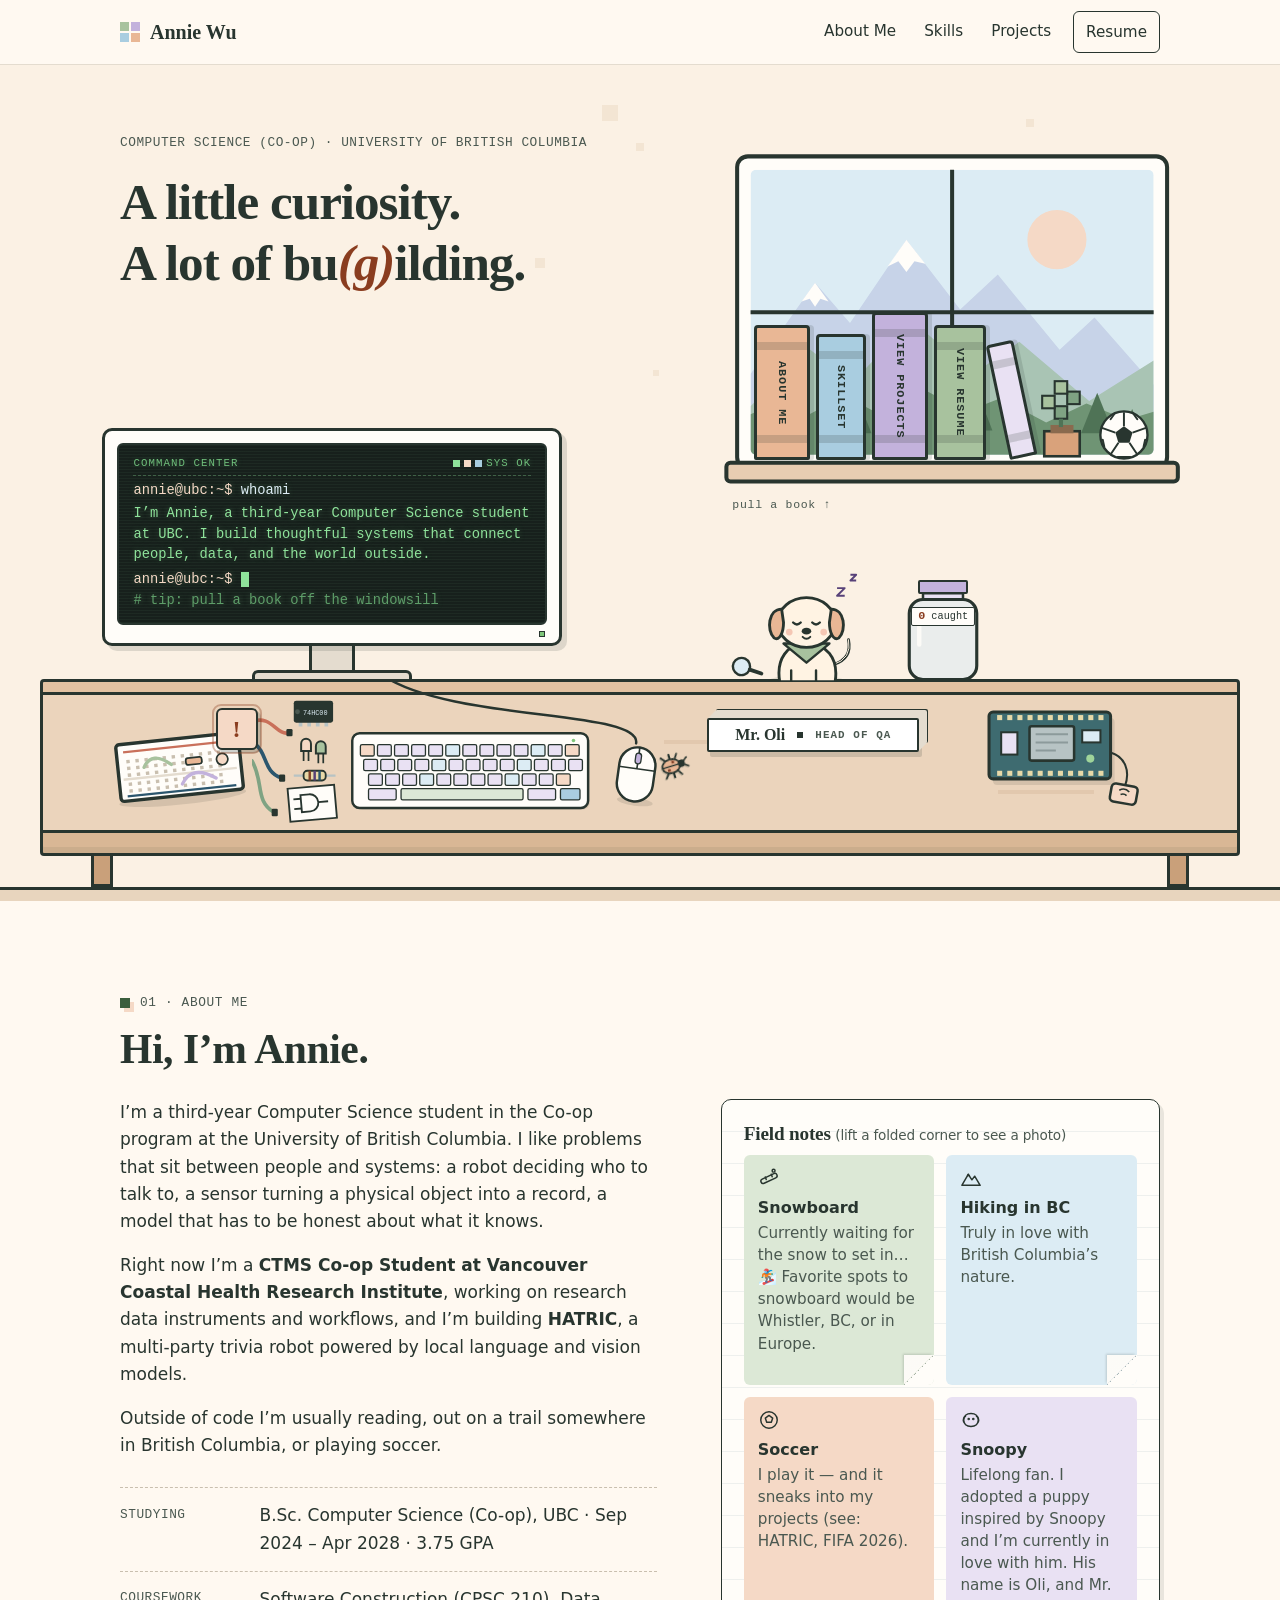
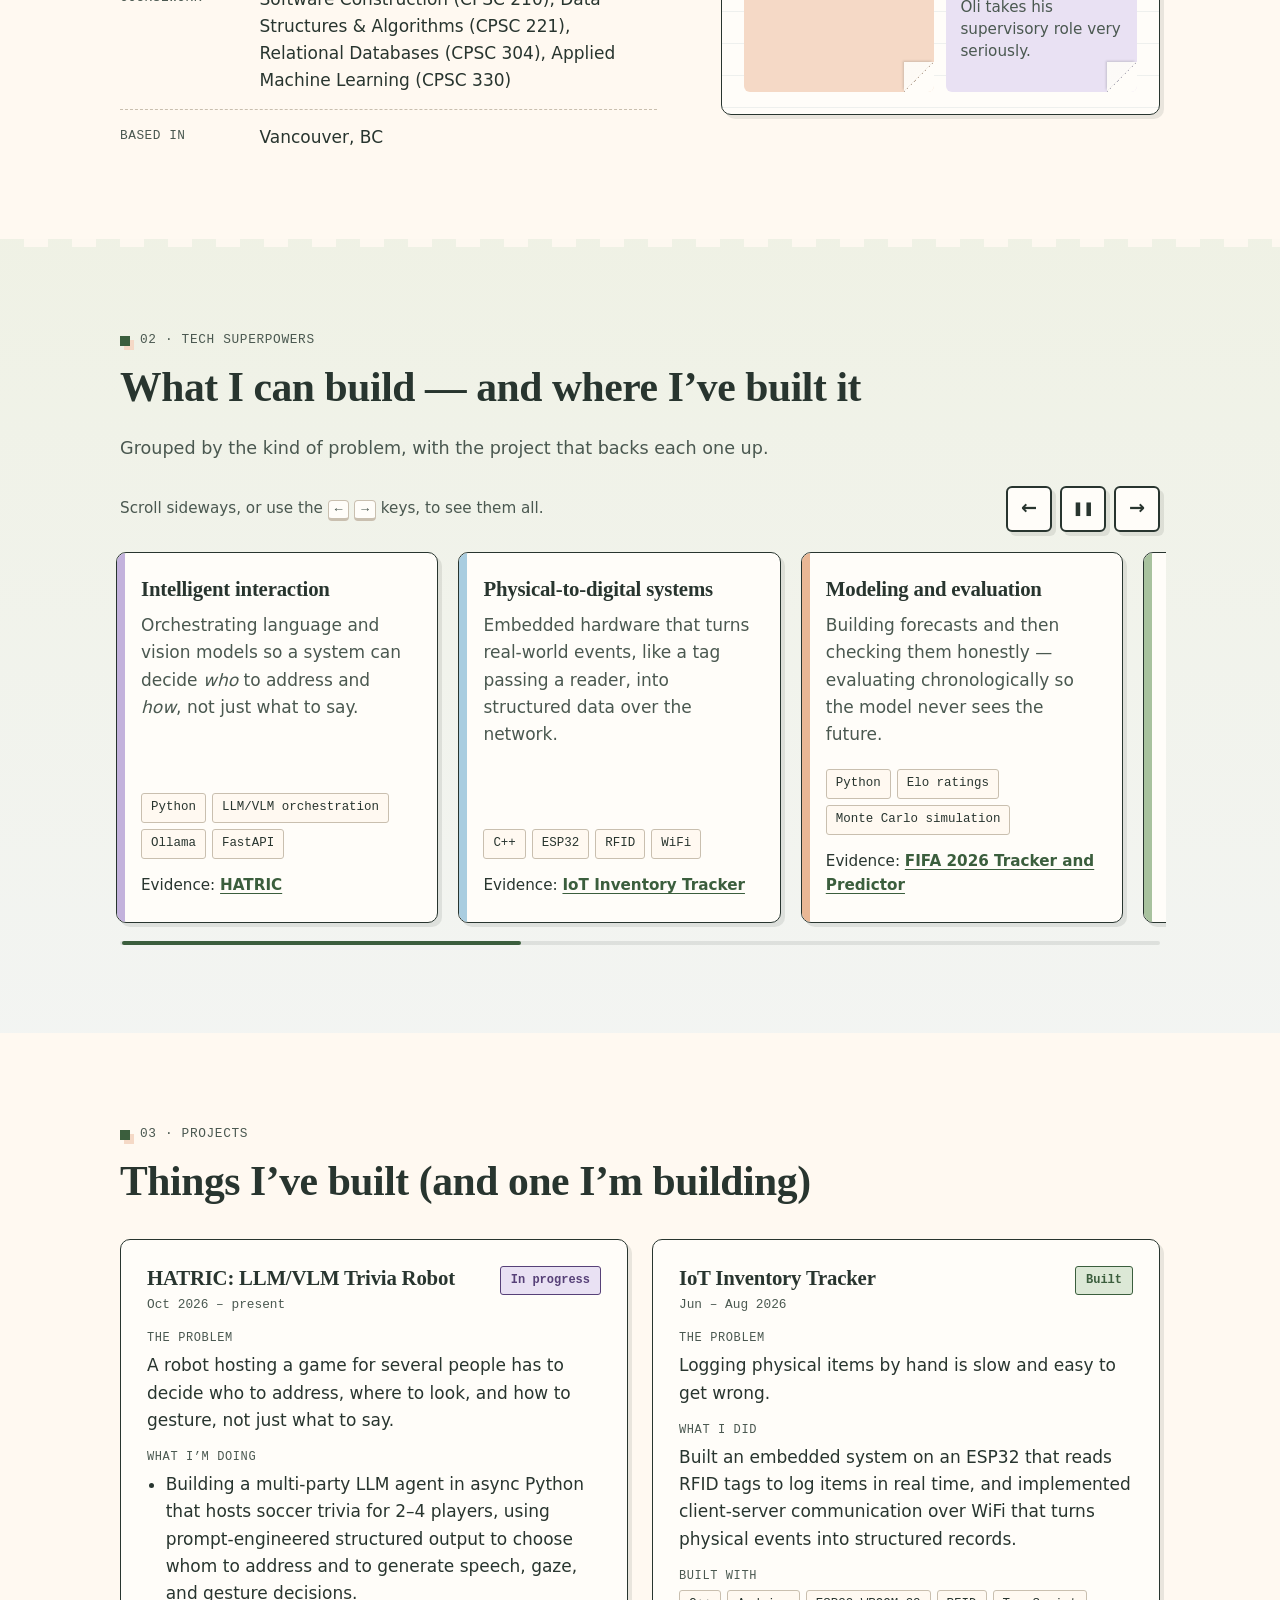
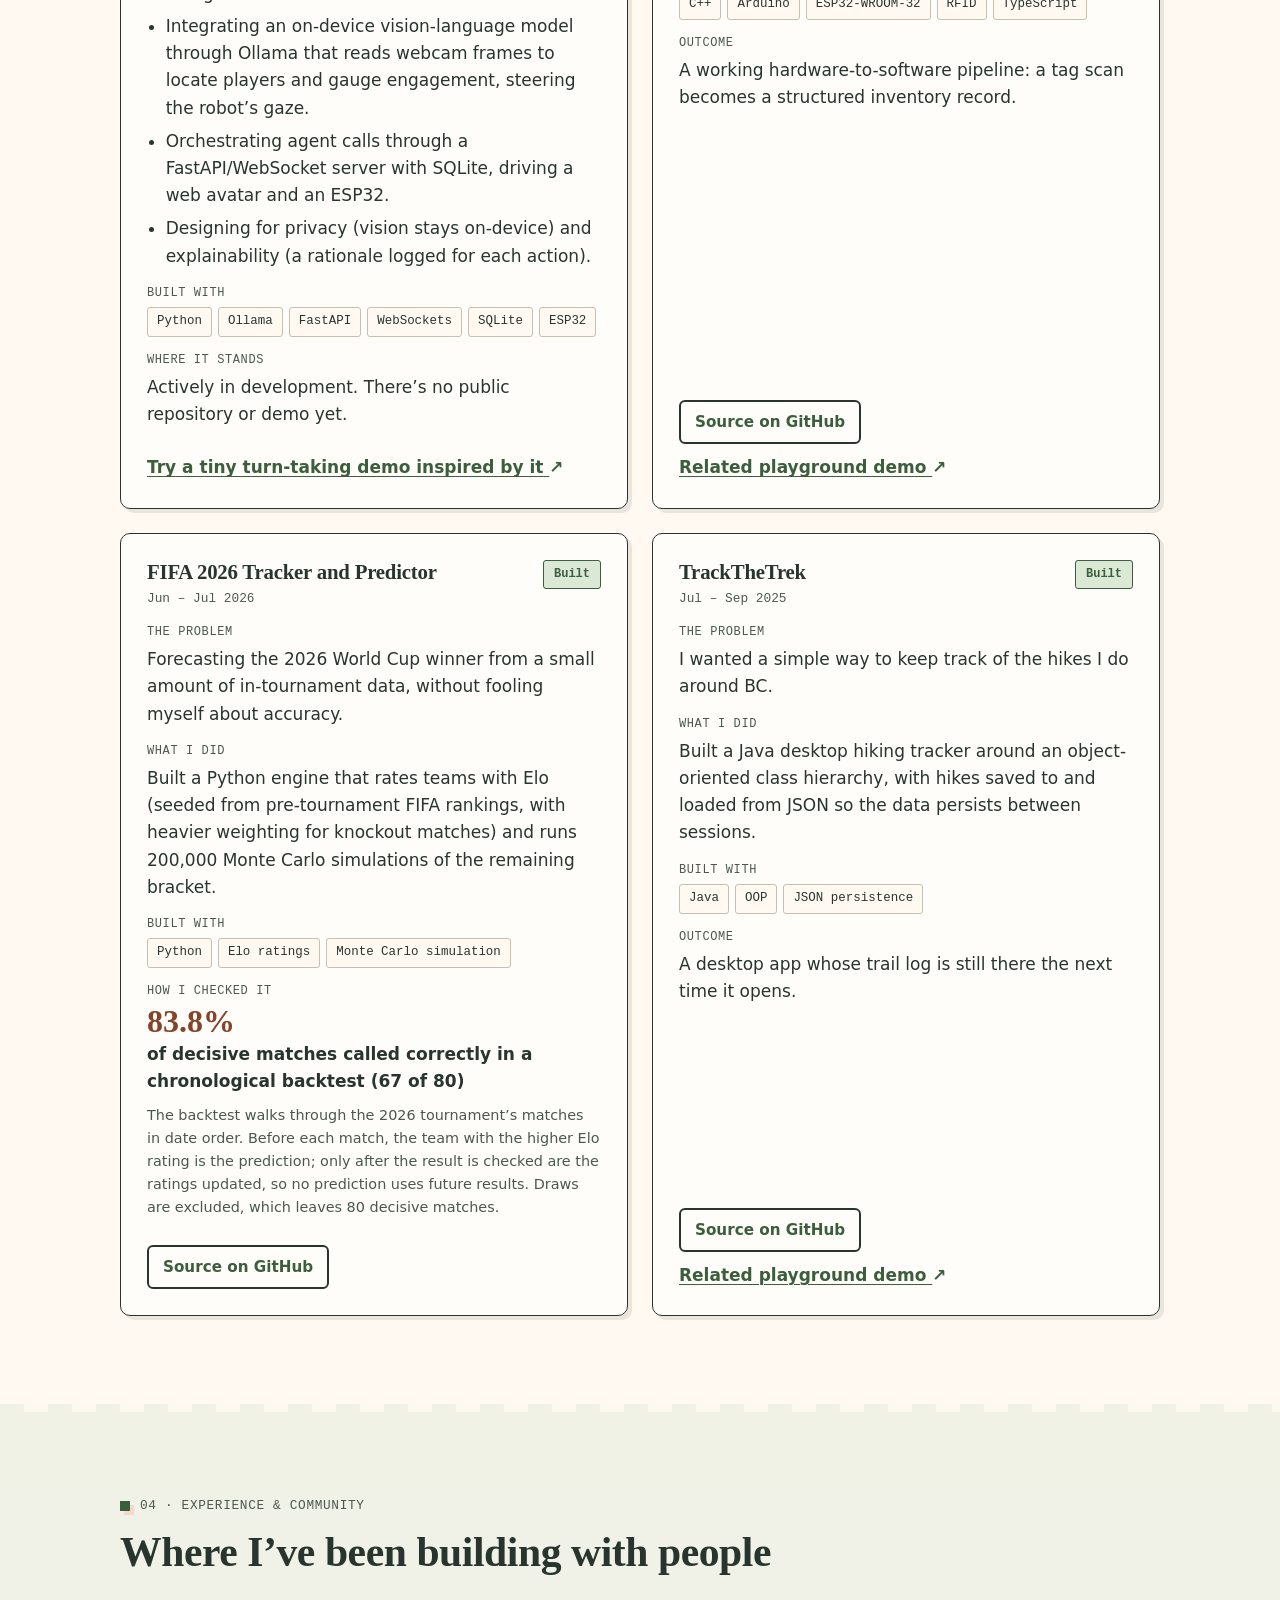
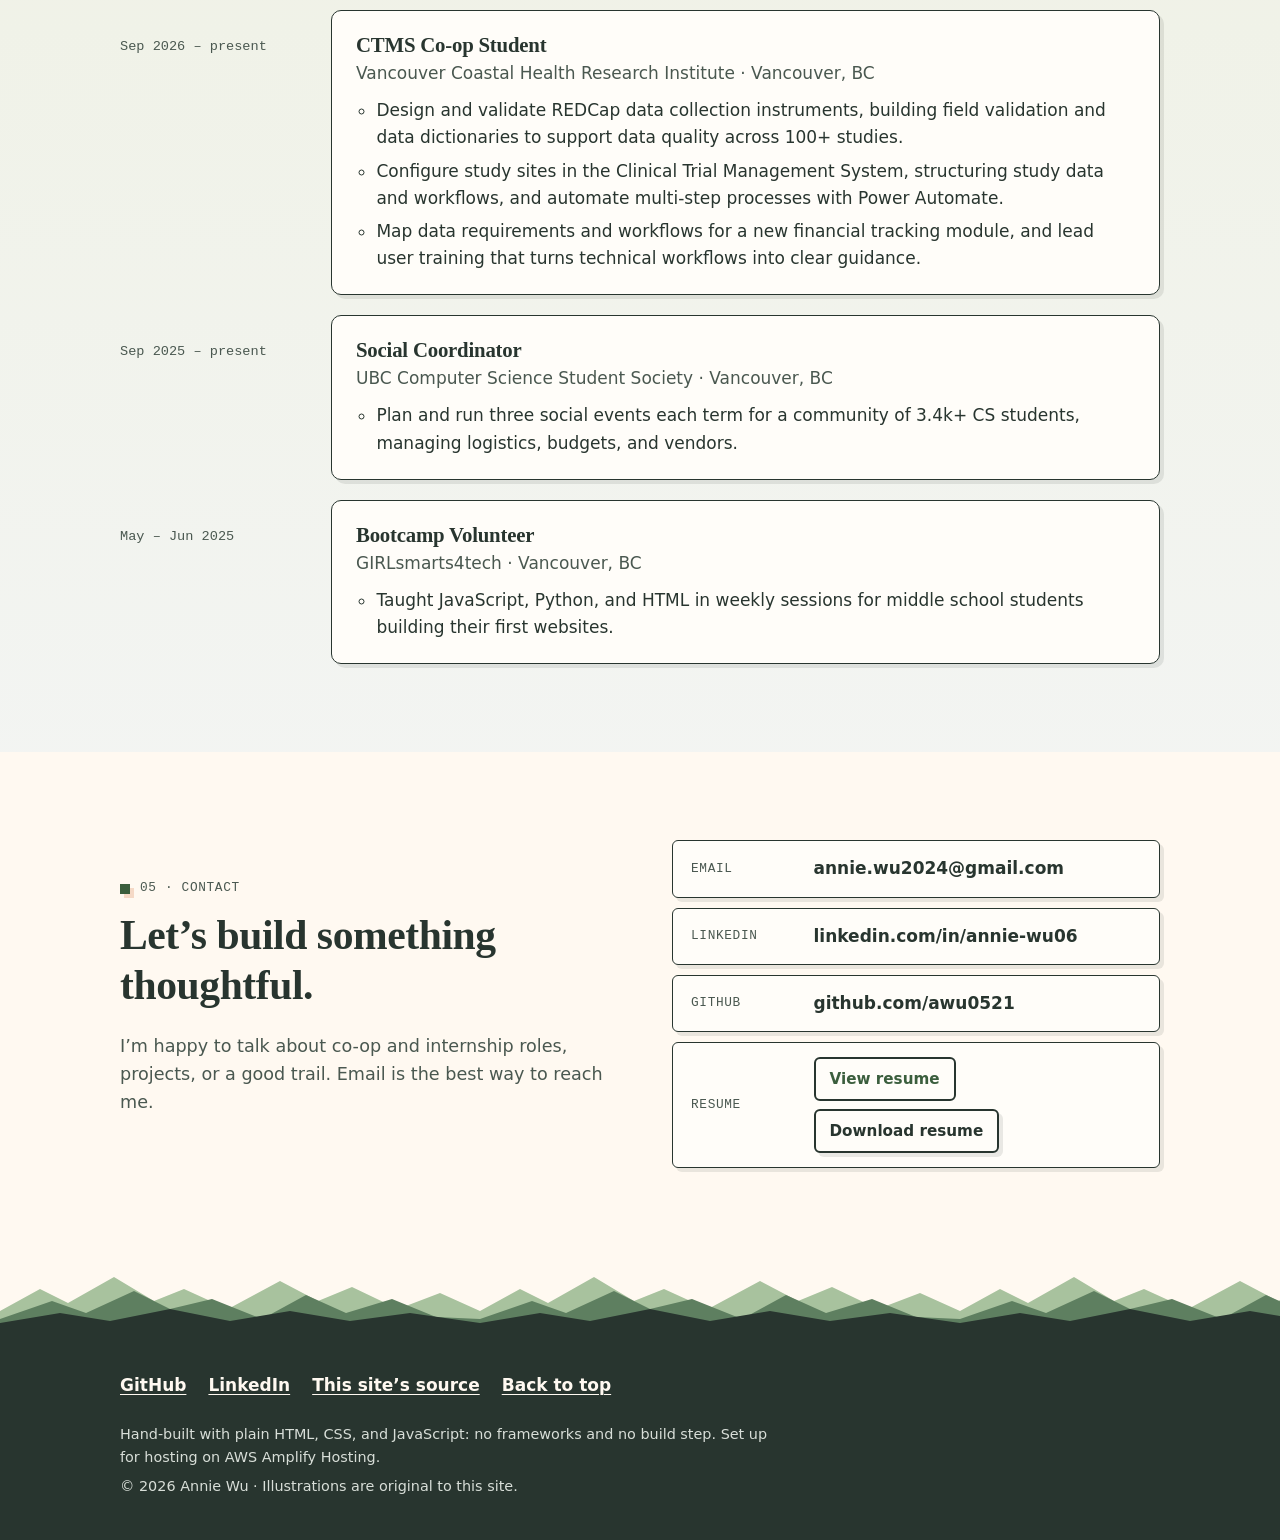
==== commit b7afb251: "base work" ====
--- a/index.html
+++ b/index.html
@@ -11,13 +11,13 @@
   <meta property="og:description" content="Third-year CS student at UBC. I build thoughtful systems that connect people, data, and the world outside.">
   <meta property="og:type" content="website">
   <link rel="icon" href="assets/favicon.svg" type="image/svg+xml">
-  <link rel="stylesheet" href="styles.css">
+  <link rel="stylesheet" href="styles.css?v=20261107l">
   <script>document.documentElement.classList.add('js');</script>
 </head>
-<body>
+<body id="top">
   <a class="skip-link" href="#main">Skip to main content</a>
 
-  <header class="site-header" id="top">
+  <header class="site-header">
     <div class="wrap header-inner">
       <a class="brand" href="#top" aria-label="Annie Wu, back to top">
         <span class="brand-mark" aria-hidden="true"><i></i><i></i><i></i><i></i></span>
@@ -29,11 +29,9 @@
       </button>
       <nav id="site-nav" class="site-nav" aria-label="Main">
         <ul>
-          <li><a href="#about">About</a></li>
-          <li><a href="#superpowers">Tech Superpowers</a></li>
+          <li><a href="#about">About Me</a></li>
+          <li><a href="#superpowers">Skills</a></li>
           <li><a href="#projects">Projects</a></li>
-          <li><a href="#experience">Experience</a></li>
-          <li><a href="#contact">Contact</a></li>
           <li><a class="nav-resume" href="Annie-Wu-Resume.pdf" target="_blank" rel="noopener">Resume<span class="visually-hidden"> (PDF, opens in a new tab)</span></a></li>
         </ul>
       </nav>
@@ -42,36 +40,211 @@
 
   <main id="main" tabindex="-1">
 
-    <!-- ============ HERO ============ -->
+    <!-- ============ HERO: the whole room ============ -->
     <section class="hero" aria-labelledby="hero-title">
-      <div class="wrap hero-grid">
-        <div class="hero-copy">
-          <p class="eyebrow">Computer Science (Co-op) · University of British Columbia</p>
-          <h1 id="hero-title">A little curiosity.<br>A lot of building.</h1>
-          <p class="lede">I’m Annie, a third-year Computer Science student at UBC. I build thoughtful systems that connect people, data, and the world outside.</p>
-          <div class="actions">
-            <a class="btn btn-primary" href="#projects">View projects</a>
-            <a class="btn btn-secondary" href="Annie-Wu-Resume.pdf" target="_blank" rel="noopener">View resume<span class="visually-hidden"> (PDF, opens in a new tab)</span></a>
-          </div>
-
-          <aside class="invite" aria-labelledby="invite-title">
-            <span class="invite-bug" aria-hidden="true">
-              <svg viewBox="0 0 32 32" width="32" height="32"><rect x="10" y="9" width="12" height="16" rx="1" fill="#F5D9C6" stroke="#28352F" stroke-width="2"/><rect x="12" y="5" width="8" height="5" fill="#28352F"/><path d="M10 14H5M10 19H4M10 24H6M22 14h5M22 19h6M22 24h-4M13 5l-2-3M19 5l2-3" stroke="#28352F" stroke-width="2" fill="none" stroke-linecap="square"/><path d="M16 11v13" stroke="#28352F" stroke-width="1.5"/></svg>
-            </span>
-            <div>
-              <p class="invite-title" id="invite-title">A few tiny systems need a little help. Want to debug them with me?</p>
-              <p class="invite-sub">Three small challenges inspired by what I build. Optional — everything else on the page works without them.</p>
-              <a class="text-link" href="#playground">Open the Debug Playground <span aria-hidden="true">→</span></a>
-            </div>
-          </aside>
+      <div class="room-wall">
+        <div class="wrap room-grid">
+          <div class="room-left">
+            <div class="wall-text">
+              <p class="eyebrow">Computer Science (Co-op) · University of British Columbia</p>
+              <h1 id="hero-title">A little curiosity.<br>A lot of <span aria-hidden="true">bu<span class="bug-g">(g)</span>ilding</span><span class="visually-hidden">building (and debugging)</span>.</h1>
+            </div>
+
+          </div>
+
+          <div class="room-right">
+            <div class="window-unit">
+            <div class="room-window">
+              <svg viewBox="32 30 344 250" aria-hidden="true" focusable="false">
+                <defs><clipPath id="room-win"><rect x="54" y="44" width="300" height="212" rx="4"/></clipPath></defs>
+  <!-- window -->
+  <rect x="44" y="34" width="320" height="232" rx="8" fill="#FFFDF9" stroke="#28352F" stroke-width="3"/>
+  <g clip-path="url(#room-win)">
+    <rect x="54" y="44" width="300" height="212" fill="#DCECF4"/>
+    <circle cx="282" cy="96" r="22" fill="#F5D9C6"/>
+    <!-- far range -->
+    <path d="M54 196 102 128l26 30 42-62 40 52 28-26 46 56 26-24 44 50v52H54z" fill="#C7D3E8"/>
+    <path d="m170 96 14 18-8-2-6 8-6-8-8 4zM102 128l10 14-6-2-4 6-4-6-6 2z" fill="#FFFDF9"/>
+    <!-- mid range -->
+    <path d="M54 220 96 176l34 26 44-46 46 40 34-24 52 44 48-30v70H54z" fill="#A9C4B4"/>
+    <!-- trees / near ridge -->
+    <path d="M54 256v-30l18-8 22 10 30-16 26 14 34-18 30 16 26-10 34 18 30-14 30 12 20-6v32z" fill="#6F9474"/>
+    <g fill="#4F7356">
+      <path d="m78 236 10-24 10 24z"/><path d="m120 240 12-30 12 30z"/><path d="m214 238 10-26 10 26z"/><path d="m300 240 12-30 12 30z"/><path d="m330 242 8-20 8 20z"/>
+    </g>
+  </g>
+  <path d="M204 44v212M54 150h300" stroke="#28352F" stroke-width="3"/>
+  <rect x="36" y="262" width="336" height="14" rx="3" fill="#E8CDB2" stroke="#28352F" stroke-width="3"/>
+
+              </svg>
+            </div>
+            <div class="shelf shelf-sill">
+              <nav class="shelf-books" aria-label="Quick links">
+                <a class="book book-about" href="#about"><span class="book-label">About me</span></a>
+                <a class="book book-skills" href="#superpowers"><span class="book-label">Skillset</span></a>
+                <a class="book book-projects" href="#projects"><span class="book-label">View projects</span></a>
+                <a class="book book-resume" href="Annie-Wu-Resume.pdf" target="_blank" rel="noopener"><span class="book-label">View resume</span><span class="visually-hidden"> (PDF, opens in a new tab)</span></a>
+              </nav>
+              <span class="book book-lean" aria-hidden="true"></span>
+              <svg viewBox="484 94 44 80" aria-hidden="true" focusable="false" class="shelf-plant">  <g>
+    <rect x="490" y="146" width="34" height="24" fill="#D9A27B" stroke="#28352F" stroke-width="2.5"/>
+    <rect x="496" y="140" width="22" height="8" fill="#8A6A4E"/>
+    <g stroke="#28352F" stroke-width="2">
+      <rect x="500" y="122" width="12" height="12" fill="#7FA383"/>
+      <rect x="488" y="112" width="12" height="12" fill="#A8C29E"/>
+      <rect x="512" y="108" width="12" height="12" fill="#7FA383"/>
+      <rect x="500" y="98" width="12" height="12" fill="#A8C29E"/>
+    </g>
+    <rect x="504" y="134" width="4" height="8" fill="#4F7356"/>
+  </g></svg>
+              <svg viewBox="-33 -33 66 65" class="shelf-ball" aria-hidden="true" focusable="false">
+    
+    <circle r="30" fill="#FFFDF9" stroke="#28352F" stroke-width="3"/>
+    <path d="m0-11 11 8-4 13H-7l-4-13z" fill="#28352F"/>
+    <path d="M0-11v-18M11-3l17-6M7 10l10 15M-7 10l-10 15M-11-3l-17-6" stroke="#28352F" stroke-width="2.5"/>
+    <path d="M-12-27-17-20M12-27 17-20M27 6l-2 9M-27 6l2 9M-8 28H8" stroke="#28352F" stroke-width="2.5" stroke-linecap="round"/>
+  </svg>
+              <span class="shelf-plank" aria-hidden="true"></span>
+            </div>
+            </div>
+            <p class="shelf-hint" aria-hidden="true">pull a book ↑</p>
+          </div>
         </div>
-
-        <figure class="hero-art">
-          <img src="assets/workshop.svg" width="560" height="480"
-               alt="Illustration of a small workbench by a window looking out on layered BC mountains. On the desk: an open notebook, a microcontroller board, a soccer ball, a mug, and a small cream-colored pup in a sage bandana, supervising.">
-          <figcaption>My workshop’s head of quality assurance. Very thorough. Mostly naps.</figcaption>
-        </figure>
-      </div>
+      </div>
+
+      <div class="desk-unit">
+        <div class="desk" data-desk>
+        <div class="desk-items">
+          <svg class="mouse-cord" aria-hidden="true" focusable="false"><path data-mouse-cord d=""/></svg>
+          <div class="desk-item item-computer">
+            <div class="monitor">
+              <div class="monitor-screen">
+                <p class="term-bar" aria-hidden="true"><span>Command center</span><span class="term-status"><i></i><i></i><i></i> sys ok</span></p>
+                <p class="term-line" aria-hidden="true"><span class="term-prompt">annie@ubc:~$</span> whoami</p>
+                <p class="term-out">I’m Annie, a third-year Computer Science student at UBC. I build thoughtful systems that connect people, data, and the world outside.</p>
+                <div class="term-dynamic" data-term-dynamic aria-hidden="true">
+                  <p class="term-line"><span class="term-prompt">annie@ubc:~$</span> <span data-term-cmd></span><span class="term-cursor"></span></p>
+                  <p class="term-note is-dim" data-term-out># tip: pull a book off the windowsill</p>
+                </div>
+              </div>
+            </div>
+            <span class="monitor-neck" aria-hidden="true"></span>
+            <span class="monitor-base" aria-hidden="true"></span>
+          </div>
+          <div class="desk-item item-breadboard">
+            <svg viewBox="-4 -4 116 66" aria-hidden="true" focusable="false">
+    <ellipse cx="54" cy="52" rx="56" ry="6" fill="#28352F" opacity=".12"/>
+    <rect width="108" height="50" rx="3" fill="#FFFDF9" stroke="#28352F" stroke-width="3"/>
+    <path d="M6 7h96" stroke="#C9705A" stroke-width="2"/>
+    <path d="M6 46h96" stroke="#2B566E" stroke-width="2"/>
+    <rect x="4" y="30" width="100" height="2" fill="#E4DCCF"/>
+    <g fill="#C9BFAF"><rect x="8" y="14" width="3" height="3"/><rect x="16" y="14" width="3" height="3"/><rect x="24" y="14" width="3" height="3"/><rect x="32" y="14" width="3" height="3"/><rect x="40" y="14" width="3" height="3"/><rect x="48" y="14" width="3" height="3"/><rect x="56" y="14" width="3" height="3"/><rect x="64" y="14" width="3" height="3"/><rect x="72" y="14" width="3" height="3"/><rect x="80" y="14" width="3" height="3"/><rect x="88" y="14" width="3" height="3"/><rect x="8" y="20" width="3" height="3"/><rect x="16" y="20" width="3" height="3"/><rect x="24" y="20" width="3" height="3"/><rect x="32" y="20" width="3" height="3"/><rect x="40" y="20" width="3" height="3"/><rect x="48" y="20" width="3" height="3"/><rect x="56" y="20" width="3" height="3"/><rect x="64" y="20" width="3" height="3"/><rect x="72" y="20" width="3" height="3"/><rect x="80" y="20" width="3" height="3"/><rect x="88" y="20" width="3" height="3"/><rect x="8" y="26" width="3" height="3"/><rect x="16" y="26" width="3" height="3"/><rect x="24" y="26" width="3" height="3"/><rect x="32" y="26" width="3" height="3"/><rect x="40" y="26" width="3" height="3"/><rect x="48" y="26" width="3" height="3"/><rect x="56" y="26" width="3" height="3"/><rect x="64" y="26" width="3" height="3"/><rect x="72" y="26" width="3" height="3"/><rect x="80" y="26" width="3" height="3"/><rect x="88" y="26" width="3" height="3"/><rect x="8" y="34" width="3" height="3"/><rect x="16" y="34" width="3" height="3"/><rect x="24" y="34" width="3" height="3"/><rect x="32" y="34" width="3" height="3"/><rect x="40" y="34" width="3" height="3"/><rect x="48" y="34" width="3" height="3"/><rect x="56" y="34" width="3" height="3"/><rect x="64" y="34" width="3" height="3"/><rect x="72" y="34" width="3" height="3"/><rect x="80" y="34" width="3" height="3"/><rect x="88" y="34" width="3" height="3"/><rect x="8" y="40" width="3" height="3"/><rect x="16" y="40" width="3" height="3"/><rect x="24" y="40" width="3" height="3"/><rect x="32" y="40" width="3" height="3"/><rect x="40" y="40" width="3" height="3"/><rect x="48" y="40" width="3" height="3"/><rect x="56" y="40" width="3" height="3"/><rect x="64" y="40" width="3" height="3"/><rect x="72" y="40" width="3" height="3"/><rect x="80" y="40" width="3" height="3"/><rect x="88" y="40" width="3" height="3"/></g>
+    <path d="M23 22q8-14 24 0" fill="none" stroke="#A8C29E" stroke-width="3" stroke-linecap="round"/>
+    <path d="M55 40q10-16 30-2" fill="none" stroke="#C3B2DC" stroke-width="3" stroke-linecap="round"/>
+    <rect x="60" y="18" width="14" height="6" rx="2" fill="#E9B795" stroke="#28352F" stroke-width="1.5"/>
+    <circle cx="92" cy="22" r="5" fill="#F5D9C6" stroke="#28352F" stroke-width="1.5"/>
+  </svg>
+            <a class="debug-bang" href="playground/index.html" target="_blank" rel="noopener" aria-describedby="debug-tip">
+              <span aria-hidden="true">!</span>
+              <span class="visually-hidden">Open the Debug Playground (opens in a new window)</span>
+            </a>
+            <span class="debug-tip" id="debug-tip" role="tooltip">A few tiny systems need a little help. Want to debug them with me?</span>
+          </div>
+          <span class="desk-item item-parts"><svg viewBox="0 0 70 104" aria-hidden="true" focusable="false">
+            <!-- jumper wires running out of the breadboard -->
+            <g fill="none" stroke-width="3" stroke-linecap="round">
+              <path d="M0 20c16-6 20 12 30 9" stroke="#C9705A"/>
+              <path d="M0 36c14 10 8 24 24 30" stroke="#2B566E"/>
+              <path d="M0 52c10 18 2 32 18 42" stroke="#7FA383"/>
+            </g>
+            <g fill="#28352F"><rect x="28" y="26" width="5" height="6" rx="1"/><rect x="22" y="63" width="5" height="6" rx="1"/><rect x="16" y="91" width="5" height="6" rx="1"/></g>
+            <!-- logic chip -->
+            <g fill="#B7C3C4"><rect x="38" y="20" width="3" height="4"/><rect x="45" y="20" width="3" height="4"/><rect x="52" y="20" width="3" height="4"/><rect x="59" y="20" width="3" height="4"/></g>
+            <rect x="34" y="3" width="32" height="18" rx="2" fill="#28352F"/>
+            <circle cx="37" cy="12" r="2" fill="#4A5850"/>
+            <text x="51.5" y="14.5" text-anchor="middle" font-family="ui-monospace, Menlo, monospace" font-size="5.6" fill="#DCECF4">74HC00</text>
+            <!-- two LEDs -->
+            <g stroke="#28352F" stroke-width="1.4"><path d="M42 44v8M46 44v8M54 46v8M58 46v8"/></g>
+            <path d="M40 44v-6a4 4 0 0 1 8 0v6z" fill="#F5D9C6" stroke="#28352F" stroke-width="1.6"/>
+            <path d="M52 46v-6a4 4 0 0 1 8 0v6z" fill="#A8C29E" stroke="#28352F" stroke-width="1.6"/>
+            <!-- resistor -->
+            <path d="M34 64h34" stroke="#B7C3C4" stroke-width="2"/>
+            <rect x="42" y="60" width="18" height="8" rx="3" fill="#E8D9A8" stroke="#28352F" stroke-width="1.5"/>
+            <g><rect x="46" y="60" width="2" height="8" fill="#84442A"/><rect x="50" y="60" width="2" height="8" fill="#574178"/><rect x="54" y="60" width="2" height="8" fill="#2B566E"/></g>
+            <!-- sticky note with an AND gate sketch -->
+            <g transform="rotate(-5 49 86)">
+              <rect x="30" y="73" width="38" height="27" fill="#FFFDF9" stroke="#28352F" stroke-width="1.5"/>
+              <path d="M40 79h7a7 7 0 0 1 0 14h-7z" fill="none" stroke="#28352F" stroke-width="1.5"/>
+              <path d="M34 82h6M34 90h6M54 86h8" stroke="#28352F" stroke-width="1.5"/>
+            </g>
+          </svg></span>
+          <span class="desk-item item-keyboard"><svg viewBox="-4 -4 300 100" aria-hidden="true" focusable="false"><rect x="4" y="6" width="288" height="88" rx="9" fill="#28352F" opacity=".12"/><rect x="0" y="0" width="290" height="92" rx="9" fill="#FFFDF9" stroke="#28352F" stroke-width="3"/><rect x="10" y="14" width="17" height="14" rx="2" fill="#F5D9C6" stroke="#28352F" stroke-width="1.6"/><rect x="31" y="14" width="17" height="14" rx="2" fill="#E9E1F3" stroke="#28352F" stroke-width="1.6"/><rect x="52" y="14" width="17" height="14" rx="2" fill="#E9E1F3" stroke="#28352F" stroke-width="1.6"/><rect x="73" y="14" width="17" height="14" rx="2" fill="#E9E1F3" stroke="#28352F" stroke-width="1.6"/><rect x="94" y="14" width="17" height="14" rx="2" fill="#E9E1F3" stroke="#28352F" stroke-width="1.6"/><rect x="115" y="14" width="17" height="14" rx="2" fill="#DCECF4" stroke="#28352F" stroke-width="1.6"/><rect x="136" y="14" width="17" height="14" rx="2" fill="#E9E1F3" stroke="#28352F" stroke-width="1.6"/><rect x="157" y="14" width="17" height="14" rx="2" fill="#E9E1F3" stroke="#28352F" stroke-width="1.6"/><rect x="178" y="14" width="17" height="14" rx="2" fill="#E9E1F3" stroke="#28352F" stroke-width="1.6"/><rect x="199" y="14" width="17" height="14" rx="2" fill="#E9E1F3" stroke="#28352F" stroke-width="1.6"/><rect x="220" y="14" width="17" height="14" rx="2" fill="#DCECF4" stroke="#28352F" stroke-width="1.6"/><rect x="241" y="14" width="17" height="14" rx="2" fill="#E9E1F3" stroke="#28352F" stroke-width="1.6"/><rect x="262" y="14" width="17" height="14" rx="2" fill="#F5D9C6" stroke="#28352F" stroke-width="1.6"/><rect x="14" y="32" width="17" height="14" rx="2" fill="#E9E1F3" stroke="#28352F" stroke-width="1.6"/><rect x="35" y="32" width="17" height="14" rx="2" fill="#E9E1F3" stroke="#28352F" stroke-width="1.6"/><rect x="56" y="32" width="17" height="14" rx="2" fill="#E9E1F3" stroke="#28352F" stroke-width="1.6"/><rect x="77" y="32" width="17" height="14" rx="2" fill="#E9E1F3" stroke="#28352F" stroke-width="1.6"/><rect x="98" y="32" width="17" height="14" rx="2" fill="#DCECF4" stroke="#28352F" stroke-width="1.6"/><rect x="119" y="32" width="17" height="14" rx="2" fill="#E9E1F3" stroke="#28352F" stroke-width="1.6"/><rect x="140" y="32" width="17" height="14" rx="2" fill="#E9E1F3" stroke="#28352F" stroke-width="1.6"/><rect x="161" y="32" width="17" height="14" rx="2" fill="#E9E1F3" stroke="#28352F" stroke-width="1.6"/><rect x="182" y="32" width="17" height="14" rx="2" fill="#E9E1F3" stroke="#28352F" stroke-width="1.6"/><rect x="203" y="32" width="17" height="14" rx="2" fill="#DCECF4" stroke="#28352F" stroke-width="1.6"/><rect x="224" y="32" width="17" height="14" rx="2" fill="#E9E1F3" stroke="#28352F" stroke-width="1.6"/><rect x="245" y="32" width="17" height="14" rx="2" fill="#E9E1F3" stroke="#28352F" stroke-width="1.6"/><rect x="266" y="32" width="17" height="14" rx="2" fill="#E9E1F3" stroke="#28352F" stroke-width="1.6"/><rect x="20" y="50" width="17" height="14" rx="2" fill="#E9E1F3" stroke="#28352F" stroke-width="1.6"/><rect x="41" y="50" width="17" height="14" rx="2" fill="#E9E1F3" stroke="#28352F" stroke-width="1.6"/><rect x="62" y="50" width="17" height="14" rx="2" fill="#E9E1F3" stroke="#28352F" stroke-width="1.6"/><rect x="83" y="50" width="17" height="14" rx="2" fill="#DCECF4" stroke="#28352F" stroke-width="1.6"/><rect x="104" y="50" width="17" height="14" rx="2" fill="#E9E1F3" stroke="#28352F" stroke-width="1.6"/><rect x="125" y="50" width="17" height="14" rx="2" fill="#E9E1F3" stroke="#28352F" stroke-width="1.6"/><rect x="146" y="50" width="17" height="14" rx="2" fill="#E9E1F3" stroke="#28352F" stroke-width="1.6"/><rect x="167" y="50" width="17" height="14" rx="2" fill="#E9E1F3" stroke="#28352F" stroke-width="1.6"/><rect x="188" y="50" width="17" height="14" rx="2" fill="#DCECF4" stroke="#28352F" stroke-width="1.6"/><rect x="209" y="50" width="17" height="14" rx="2" fill="#E9E1F3" stroke="#28352F" stroke-width="1.6"/><rect x="230" y="50" width="17" height="14" rx="2" fill="#E9E1F3" stroke="#28352F" stroke-width="1.6"/><rect x="251" y="50" width="17" height="14" rx="2" fill="#F5D9C6" stroke="#28352F" stroke-width="1.6"/><rect x="20" y="68" width="34" height="14" rx="2" fill="#E9E1F3" stroke="#28352F" stroke-width="1.6"/><rect x="60" y="68" width="150" height="14" rx="2" fill="#DCE8D6" stroke="#28352F" stroke-width="1.6"/><rect x="216" y="68" width="34" height="14" rx="2" fill="#E9E1F3" stroke="#28352F" stroke-width="1.6"/><rect x="256" y="68" width="24" height="14" rx="2" fill="#A9CDE0" stroke="#28352F" stroke-width="1.6"/><circle cx="272" cy="9" r="2.2" fill="#7FC77A"/></svg></span>
+          <span class="desk-item item-mouse"><svg viewBox="-2 -2 56 76" aria-hidden="true" focusable="false"><ellipse cx="29" cy="68" rx="22" ry="5" fill="#28352F" opacity=".12"/><rect x="4" y="2" width="44" height="66" rx="22" fill="#FFFDF9" stroke="#28352F" stroke-width="3"/><path d="M26 2v26M4 28h44" stroke="#28352F" stroke-width="2"/><rect x="22.5" y="9" width="7" height="13" rx="3.5" fill="#C3B2DC" stroke="#28352F" stroke-width="1.6"/></svg></span>
+          <span class="desk-item item-pup"><svg viewBox="-46 -56 136 119" aria-hidden="true" focusable="false">
+    <ellipse cx="34" cy="62" rx="40" ry="8" fill="#28352F" opacity=".12"/>
+    <!-- tail -->
+    <path d="M62 44q20-6 16-26" stroke="#28352F" stroke-width="3" fill="none" stroke-linecap="round"/>
+    <path d="M62 44q20-6 16-26" stroke="#FFF3E3" stroke-width="1" fill="none" stroke-linecap="round"/>
+    <!-- body -->
+    <path d="M6 62c-4-24 8-40 28-40s34 14 30 40z" fill="#FFF3E3" stroke="#28352F" stroke-width="3" stroke-linejoin="round"/>
+    <path d="M18 62v-12M44 62v-12" stroke="#28352F" stroke-width="2.5" stroke-linecap="round"/>
+    <!-- bandana -->
+    <path d="M10 22h48l-24 20z" fill="#A8C29E" stroke="#28352F" stroke-width="2.5" stroke-linejoin="round"/>
+    <!-- head -->
+    <ellipse cx="34" cy="0" rx="30" ry="26" fill="#FFF3E3" stroke="#28352F" stroke-width="3"/>
+    <!-- floppy ears -->
+    <path d="M8-14c-14 0-16 22-8 30 6 4 10-6 10-16z" fill="#E9B795" stroke="#28352F" stroke-width="3" stroke-linejoin="round"/>
+    <path d="M60-14c14 0 16 22 8 30-6 4-10-6-10-16z" fill="#E9B795" stroke="#28352F" stroke-width="3" stroke-linejoin="round"/>
+    <!-- face: content, slightly sleepy -->
+    <path d="M20 0q4 4 8 0M40 0q4 4 8 0" stroke="#28352F" stroke-width="2.5" fill="none" stroke-linecap="round"/>
+    <ellipse cx="34" cy="9" rx="5" ry="3.5" fill="#28352F"/>
+    <path d="M30 15q4 4 8 0" stroke="#28352F" stroke-width="2" fill="none" stroke-linecap="round"/>
+    <circle cx="16" cy="10" r="3.5" fill="#F5C7B4"/><circle cx="52" cy="10" r="3.5" fill="#F5C7B4"/>
+    <!-- tiny magnifying glass on the desk -->
+    <g transform="translate(-34 46) rotate(-20)">
+      <circle r="9" fill="#DCECF4" stroke="#28352F" stroke-width="2.5"/>
+      <path d="M7 6l10 8" stroke="#28352F" stroke-width="4" stroke-linecap="round"/>
+    </g>
+    <!-- zzz -->
+    <g fill="none" stroke="#574178" stroke-width="2" stroke-linejoin="round">
+      <path d="M66-36h8l-8 8h8"/><path d="M80-50h6l-6 6h6"/>
+    </g>
+  </svg></span>
+          <p class="desk-item item-nameplate"><span class="nameplate-name">Mr. Oli</span><span class="nameplate-sep" aria-hidden="true"></span><span class="nameplate-role">Head of QA</span></p>
+          <div class="desk-item item-jar">
+            <svg viewBox="0 0 64 84" aria-hidden="true" focusable="false">
+              <path d="M16 13h32v5H16z" fill="#E9E1F3" stroke="#28352F" stroke-width="2"/>
+              <rect x="5" y="18" width="54" height="64" rx="11" fill="#DCECF4" fill-opacity=".55" stroke="#28352F" stroke-width="2.5"/>
+              <path d="M13 28v26" stroke="#FFFDF9" stroke-width="3.5" stroke-linecap="round" opacity=".9"/>
+            </svg>
+            <button class="jar-lid" type="button" data-jar-lid aria-describedby="jar-tip"><span class="visually-hidden">Release the bugs from the jar</span></button>
+            <span class="jar-tip" id="jar-tip" role="tooltip">release bugs</span>
+            <span class="jar-bugs" data-jar-bugs></span>
+            <span class="jar-label"><b data-jar-count>0</b> caught</span>
+            <span class="visually-hidden" role="status" aria-live="polite" data-jar-status></span>
+          </div>
+          <span class="desk-item item-board"><svg viewBox="-2 -2 156 100" aria-hidden="true" focusable="false">
+    <rect x="4" y="6" width="120" height="66" rx="4" fill="#28352F" opacity=".12"/>
+    <rect width="120" height="66" rx="4" fill="#3E6B70" stroke="#28352F" stroke-width="3"/>
+    <rect x="40" y="14" width="44" height="34" rx="2" fill="#B7C3C4" stroke="#28352F" stroke-width="2.5"/>
+    <path d="M46 22h32M46 30h32M46 38h20" stroke="#8C9A9B" stroke-width="2"/>
+    <rect x="92" y="18" width="18" height="12" fill="#DCECF4" stroke="#28352F" stroke-width="2"/>
+    <rect x="12" y="20" width="16" height="22" fill="#E9E1F3" stroke="#28352F" stroke-width="2"/>
+    <circle cx="100" cy="46" r="4" fill="#9FD49A"/>
+    <g fill="#E8D9A8">
+      <rect x="8" y="58" width="5" height="5"/><rect x="18" y="58" width="5" height="5"/><rect x="28" y="58" width="5" height="5"/><rect x="38" y="58" width="5" height="5"/><rect x="48" y="58" width="5" height="5"/><rect x="58" y="58" width="5" height="5"/><rect x="68" y="58" width="5" height="5"/><rect x="78" y="58" width="5" height="5"/><rect x="88" y="58" width="5" height="5"/><rect x="98" y="58" width="5" height="5"/><rect x="108" y="58" width="5" height="5"/>
+      <rect x="8" y="3" width="5" height="5"/><rect x="18" y="3" width="5" height="5"/><rect x="28" y="3" width="5" height="5"/><rect x="38" y="3" width="5" height="5"/><rect x="48" y="3" width="5" height="5"/><rect x="58" y="3" width="5" height="5"/><rect x="68" y="3" width="5" height="5"/><rect x="78" y="3" width="5" height="5"/><rect x="88" y="3" width="5" height="5"/><rect x="98" y="3" width="5" height="5"/><rect x="108" y="3" width="5" height="5"/>
+    </g>
+    <!-- RFID tag on a cord -->
+    <path d="M120 40c14 4 20 18 14 34" stroke="#28352F" stroke-width="2" fill="none"/>
+    <rect x="120" y="72" width="26" height="18" rx="4" fill="#F5D9C6" stroke="#28352F" stroke-width="2.5" transform="rotate(10 133 81)"/>
+    <path d="M128 78q5-4 10 0M130 82q3-2 6 0" stroke="#28352F" stroke-width="1.6" fill="none" transform="rotate(10 133 81)"/>
+  </svg></span>
+        </div>
+      </div>
+        <div class="desk-front" aria-hidden="true"><span class="desk-leg leg-l"></span><span class="desk-leg leg-r"></span></div>
+      </div>
+      <div class="room-floor" aria-hidden="true"></div>
     </section>
 
     <!-- ============ ABOUT ============ -->
@@ -92,37 +265,62 @@
           </div>
 
           <div class="field-notes" aria-labelledby="notes-title">
-            <h3 id="notes-title" class="notes-title">Field notes <span>(things that are true about me)</span></h3>
+            <h3 id="notes-title" class="notes-title">Field notes <span>(lift a folded corner to see a photo)</span></h3>
             <ul class="notes">
-              <li class="note note-sage">
-                <svg class="note-icon" viewBox="0 0 24 24" aria-hidden="true"><path d="M3 5h7a2 2 0 0 1 2 2v12a2 2 0 0 0-2-2H3zM21 5h-7a2 2 0 0 0-2 2v12a2 2 0 0 1 2-2h7z"/></svg>
-                <strong>Reading</strong>
-                <span>Usually somewhere in the middle of a book.</span>
+              <li class="note note-sage flip" data-flip>
+                <div class="flip-inner">
+                  <div class="note-face note-front">
+                    <svg class="note-icon" viewBox="0 0 24 24" aria-hidden="true"><rect x="2.5" y="10" width="19" height="5" rx="2.5" transform="rotate(-25 12 12.5)"/><path d="M8 10.8 9 13.6M14.5 7.8l1 2.8"/><circle cx="17" cy="4" r="1.6"/></svg>
+                    <strong>Snowboard</strong>
+                    <span>Currently waiting for the snow to set in… <span role="img" aria-label="snowboarder">🏂</span> Favorite spots to snowboard would be Whistler, BC, or in Europe.</span>
+                  </div>
+                  <figure class="note-face note-back">
+                    <img src="assets/photos/snowboard.jpg" alt="Annie kneeling on a snowy slope beside her snowboard, with the city and a sea of clouds far below." loading="lazy" width="750" height="1000" style="object-position: 50% 70%;">
+                  </figure>
+                </div>
+                <button class="flap" type="button" aria-pressed="false"><span class="visually-hidden">Flip the Snowboard card to see a photo</span></button>
               </li>
-              <li class="note note-blue">
-                <svg class="note-icon" viewBox="0 0 24 24" aria-hidden="true"><path d="M2 20 9 8l4 6 3-4 6 10z"/><path d="M8.2 9.4 9 8l1.4 2.1"/></svg>
-                <strong>Hiking in BC</strong>
-                <span>The reason TrackTheTrek exists.</span>
+              <li class="note note-blue flip" data-flip>
+                <div class="flip-inner">
+                  <div class="note-face note-front">
+                    <svg class="note-icon" viewBox="0 0 24 24" aria-hidden="true"><path d="M2 20 9 8l4 6 3-4 6 10z"/><path d="M8.2 9.4 9 8l1.4 2.1"/></svg>
+                    <strong>Hiking in BC</strong>
+                    <span>Truly in love with British Columbia’s nature.</span>
+                  </div>
+                  <figure class="note-face note-back">
+                    <img src="assets/photos/chief.jpg" alt="Annie sitting on the granite summit of the Chief, looking out over the water and mountains under a cloudy sky." loading="lazy" width="750" height="1000" style="object-position: 40% 60%;">
+                    <p class="photo-caption">Climbing a local hike: the Chief!</p>
+                  </figure>
+                </div>
+                <button class="flap" type="button" aria-pressed="false"><span class="visually-hidden">Flip the Hiking in BC card to see a photo</span></button>
               </li>
-              <li class="note note-peach">
-                <svg class="note-icon" viewBox="0 0 24 24" aria-hidden="true"><circle cx="12" cy="12" r="9"/><path d="m12 7 4 3-1.5 4.5h-5L8 10z"/></svg>
-                <strong>Soccer</strong>
-                <span>I play it — and it sneaks into my projects (see: HATRIC, FIFA 2026).</span>
+              <li class="note note-peach flip" data-flip>
+                <div class="flip-inner">
+                  <div class="note-face note-front">
+                    <svg class="note-icon" viewBox="0 0 24 24" aria-hidden="true"><circle cx="12" cy="12" r="9"/><path d="m12 7 4 3-1.5 4.5h-5L8 10z"/></svg>
+                    <strong>Soccer</strong>
+                    <span>I play it — and it sneaks into my projects (see: HATRIC, FIFA 2026).</span>
+                  </div>
+                  <figure class="note-face note-back">
+                    <img src="assets/photos/fifa.jpg" alt="Annie in a yellow Colombia jersey in a packed stadium before a FIFA World Cup 2026 match." loading="lazy" width="750" height="1000" style="object-position: 50% 55%;">
+                    <p class="photo-caption">Somehow got tickets to watch FIFA 2026 in my hometown in Canada</p>
+                  </figure>
+                </div>
+                <button class="flap" type="button" aria-pressed="false"><span class="visually-hidden">Flip the Soccer card to see a photo</span></button>
               </li>
-              <li class="note note-lavender">
-                <svg class="note-icon" viewBox="0 0 24 24" aria-hidden="true"><path d="M4 12c0-4 3-7 8-7s8 3 8 7-3 7-8 7-8-3-8-7z"/><path d="M6 8c-2 1-3 4-2 6M18 8c2 1 3 4 2 6"/><circle cx="9.5" cy="11" r=".6"/><circle cx="14.5" cy="11" r=".6"/></svg>
-                <strong>Snoopy</strong>
-                <span>Lifelong fan. Hence the (original) pup in my workshop, who takes his supervisory role very seriously.</span>
-              </li>
-              <li class="note note-sage">
-                <svg class="note-icon" viewBox="0 0 24 24" aria-hidden="true"><path d="M12 3 20 7.5v9L12 21l-8-4.5v-9z"/><path d="M4 7.5 12 12l8-4.5M12 12v9"/></svg>
-                <strong>Minecraft</strong>
-                <span>Responsible for the little blocks you’ll spot around this page.</span>
-              </li>
-              <li class="note note-blue">
-                <svg class="note-icon" viewBox="0 0 24 24" aria-hidden="true"><circle cx="8" cy="9" r="4"/><circle cx="16" cy="9" r="4"/><circle cx="12" cy="15.5" r="4"/></svg>
-                <strong>Soft colors</strong>
-                <span>You’re looking at them.</span>
+              <li class="note note-lavender flip" data-flip>
+                <div class="flip-inner">
+                  <div class="note-face note-front">
+                    <svg class="note-icon" viewBox="0 0 24 24" aria-hidden="true"><path d="M4 12c0-4 3-7 8-7s8 3 8 7-3 7-8 7-8-3-8-7z"/><path d="M6 8c-2 1-3 4-2 6M18 8c2 1 3 4 2 6"/><circle cx="9.5" cy="11" r=".6"/><circle cx="14.5" cy="11" r=".6"/></svg>
+                    <strong>Snoopy</strong>
+                    <span>Lifelong fan. I adopted a puppy inspired by Snoopy and I’m currently in love with him. His name is Oli, and Mr. Oli takes his supervisory role very seriously.</span>
+                  </div>
+                  <figure class="note-face note-back">
+                    <img src="assets/photos/oli.jpg" alt="Mr. Oli, a fluffy apricot puppy, sitting beside Annie’s laptop while she types." loading="lazy" width="750" height="1000" style="object-position: 72% 40%;">
+                    <p class="photo-caption">Mr. Oli hard at work reviewing code!</p>
+                  </figure>
+                </div>
+                <button class="flap" type="button" aria-pressed="false"><span class="visually-hidden">Flip the Snoopy card to see a photo</span></button>
               </li>
             </ul>
           </div>
@@ -137,41 +335,62 @@
         <h2 id="superpowers-title">What I can build — and where I’ve built it</h2>
         <p class="section-intro">Grouped by the kind of problem, with the project that backs each one up.</p>
 
-        <div class="powers">
-          <article class="power power-lavender">
-            <h3>Intelligent interaction</h3>
-            <p>Orchestrating language and vision models so a system can decide <em>who</em> to address and <em>how</em>, not just what to say.</p>
-            <ul class="chips" aria-label="Technologies"><li>Python</li><li>LLM/VLM orchestration</li><li>Ollama</li><li>FastAPI</li></ul>
-            <p class="evidence">Evidence: <a href="#project-hatric">HATRIC</a></p>
-          </article>
-          <article class="power power-blue">
-            <h3>Physical-to-digital systems</h3>
-            <p>Embedded hardware that turns real-world events, like a tag passing a reader, into structured data over the network.</p>
-            <ul class="chips" aria-label="Technologies"><li>C++</li><li>ESP32</li><li>RFID</li><li>WiFi</li></ul>
-            <p class="evidence">Evidence: <a href="#project-inventory">IoT Inventory Tracker</a></p>
-          </article>
-          <article class="power power-peach">
-            <h3>Modeling and evaluation</h3>
-            <p>Building forecasts and then checking them honestly — evaluating chronologically so the model never sees the future.</p>
-            <ul class="chips" aria-label="Technologies"><li>Python</li><li>Elo ratings</li><li>Monte Carlo simulation</li></ul>
-            <p class="evidence">Evidence: <a href="#project-fifa">FIFA 2026 Tracker and Predictor</a></p>
-          </article>
-          <article class="power power-sage">
-            <h3>Application design and dependable data</h3>
-            <p>Clean object-oriented structure, data that survives a restart, and validation and workflows that keep records trustworthy.</p>
-            <ul class="chips" aria-label="Technologies"><li>Java</li><li>OOP</li><li>JSON</li><li>Validation</li><li>Workflows</li></ul>
-            <p class="evidence">Evidence: <a href="#project-trek">TrackTheTrek</a> and my <a href="#experience">co-op at VCHRI</a></p>
-          </article>
-        </div>
-
-        <div class="toolkit">
-          <h3>Also in the toolkit</h3>
-          <dl>
-            <div><dt>Languages</dt><dd>Python, Java, C++, C, JavaScript, TypeScript, SQL, R</dd></div>
-            <div><dt>Web &amp; backend</dt><dd>FastAPI, SQLite, WebSockets, React, Next.js, Expo, Firebase, HTML, CSS, Git</dd></div>
-            <div><dt>Concepts</dt><dd>LLMs, VLMs, prompt engineering, agent orchestration, OOP, client-server, embedded systems</dd></div>
-            <div><dt>Tools</dt><dd>Ollama, REDCap, Power Automate, Figma, Excel</dd></div>
-          </dl>
+        <div class="carousel" data-carousel>
+          <div class="carousel-bar">
+            <p class="carousel-hint" id="powers-hint">Scroll sideways, or use the <kbd>←</kbd> <kbd>→</kbd> keys, to see them all.</p>
+            <div class="carousel-controls">
+              <button class="carousel-btn" type="button" data-carousel-prev aria-controls="powers-track"><span aria-hidden="true">←</span><span class="visually-hidden">Previous skill</span></button>
+              <button class="carousel-btn carousel-toggle" type="button" data-carousel-toggle aria-controls="powers-track"><span aria-hidden="true" data-toggle-icon>❚❚</span><span class="visually-hidden" data-toggle-label>Pause auto-scroll</span></button>
+              <button class="carousel-btn" type="button" data-carousel-next aria-controls="powers-track"><span aria-hidden="true">→</span><span class="visually-hidden">Next skill</span></button>
+            </div>
+          </div>
+          <ul class="carousel-track" id="powers-track" tabindex="0" aria-label="Tech superpowers" aria-describedby="powers-hint">
+            <li class="power power-lavender">
+              <h3>Intelligent interaction</h3>
+              <p>Orchestrating language and vision models so a system can decide <em>who</em> to address and <em>how</em>, not just what to say.</p>
+              <ul class="chips" aria-label="Technologies"><li>Python</li><li>LLM/VLM orchestration</li><li>Ollama</li><li>FastAPI</li></ul>
+              <p class="evidence">Evidence: <a href="#project-hatric">HATRIC</a></p>
+            </li>
+            <li class="power power-blue">
+              <h3>Physical-to-digital systems</h3>
+              <p>Embedded hardware that turns real-world events, like a tag passing a reader, into structured data over the network.</p>
+              <ul class="chips" aria-label="Technologies"><li>C++</li><li>ESP32</li><li>RFID</li><li>WiFi</li></ul>
+              <p class="evidence">Evidence: <a href="#project-inventory">IoT Inventory Tracker</a></p>
+            </li>
+            <li class="power power-peach">
+              <h3>Modeling and evaluation</h3>
+              <p>Building forecasts and then checking them honestly — evaluating chronologically so the model never sees the future.</p>
+              <ul class="chips" aria-label="Technologies"><li>Python</li><li>Elo ratings</li><li>Monte Carlo simulation</li></ul>
+              <p class="evidence">Evidence: <a href="#project-fifa">FIFA 2026 Tracker and Predictor</a></p>
+            </li>
+            <li class="power power-sage">
+              <h3>Application design and dependable data</h3>
+              <p>Clean object-oriented structure, data that survives a restart, and validation and workflows that keep records trustworthy.</p>
+              <ul class="chips" aria-label="Technologies"><li>Java</li><li>OOP</li><li>JSON</li><li>Validation</li><li>Workflows</li></ul>
+              <p class="evidence">Evidence: <a href="#project-trek">TrackTheTrek</a> and my <a href="#experience">co-op at VCHRI</a></p>
+            </li>
+            <li class="power power-lavender power-tool">
+              <h3>Languages</h3>
+              <p>The languages I write in.</p>
+              <ul class="chips" aria-label="Technologies"><li>Python</li><li>Java</li><li>C++</li><li>C</li><li>JavaScript</li><li>TypeScript</li><li>SQL</li><li>R</li></ul>
+            </li>
+            <li class="power power-blue power-tool">
+              <h3>Web &amp; backend</h3>
+              <p>Servers, data, and front ends.</p>
+              <ul class="chips" aria-label="Technologies"><li>FastAPI</li><li>SQLite</li><li>WebSockets</li><li>React</li><li>Next.js</li><li>Expo</li><li>Firebase</li><li>HTML</li><li>CSS</li><li>Git</li></ul>
+            </li>
+            <li class="power power-peach power-tool">
+              <h3>Concepts</h3>
+              <p>Ideas I work with day to day.</p>
+              <ul class="chips" aria-label="Technologies"><li>LLMs</li><li>VLMs</li><li>Prompt engineering</li><li>Agent orchestration</li><li>OOP</li><li>Client-server</li><li>Embedded systems</li></ul>
+            </li>
+            <li class="power power-sage power-tool">
+              <h3>Tools</h3>
+              <p>What else is on the workbench.</p>
+              <ul class="chips" aria-label="Technologies"><li>Ollama</li><li>REDCap</li><li>Power Automate</li><li>Figma</li><li>Excel</li></ul>
+            </li>
+          </ul>
+          <div class="carousel-progress" aria-hidden="true"><i data-carousel-progress></i></div>
         </div>
       </div>
     </section>
@@ -204,7 +423,7 @@
               <div><dt>Built with</dt><dd><ul class="chips"><li>Python</li><li>Ollama</li><li>FastAPI</li><li>WebSockets</li><li>SQLite</li><li>ESP32</li></ul></dd></div>
               <div><dt>Where it stands</dt><dd>Actively in development. There’s no public repository or demo yet.</dd></div>
             </dl>
-            <p class="project-links"><a class="text-link" href="#scenario-robot">Try a tiny turn-taking demo inspired by it <span aria-hidden="true">→</span></a></p>
+            <p class="project-links"><a class="text-link" href="playground/robot.html" target="_blank" rel="noopener">Try a tiny turn-taking demo inspired by it <span aria-hidden="true">↗</span><span class="visually-hidden"> (opens in a new window)</span></a></p>
           </article>
 
           <article class="project" id="project-inventory" aria-labelledby="inventory-title">
@@ -223,7 +442,7 @@
             </dl>
             <p class="project-links">
               <a class="btn btn-small" href="https://github.com/awu0521/inventory-tracker" target="_blank" rel="noopener">Source on GitHub<span class="visually-hidden">: IoT Inventory Tracker (opens in a new tab)</span></a>
-              <a class="text-link" href="#scenario-scanner">Related playground demo <span aria-hidden="true">→</span></a>
+              <a class="text-link" href="playground/scanner.html" target="_blank" rel="noopener">Related playground demo <span aria-hidden="true">↗</span><span class="visually-hidden"> (opens in a new window)</span></a>
             </p>
           </article>
 
@@ -263,280 +482,17 @@
             </dl>
             <p class="project-links">
               <a class="btn btn-small" href="https://github.com/awu0521/TrackTheTrek" target="_blank" rel="noopener">Source on GitHub<span class="visually-hidden">: TrackTheTrek (opens in a new tab)</span></a>
-              <a class="text-link" href="#scenario-journal">Related playground demo <span aria-hidden="true">→</span></a>
+              <a class="text-link" href="playground/journal.html" target="_blank" rel="noopener">Related playground demo <span aria-hidden="true">↗</span><span class="visually-hidden"> (opens in a new window)</span></a>
             </p>
           </article>
         </div>
       </div>
     </section>
 
-    <!-- ============ DEBUG PLAYGROUND ============ -->
-    <section class="section playground" id="playground" aria-labelledby="playground-title">
-      <div class="wrap">
-        <p class="section-kicker"><span class="block-dot" aria-hidden="true"></span>04 · Debug Playground</p>
-        <h2 id="playground-title">A few tiny systems need a little help.</h2>
-        <div class="pg-intro">
-          <div>
-            <p class="section-intro">Want to debug them with me? Three small challenges inspired by what I build. Each one starts with a flawed rule. Change the rule, run it again, and watch the behavior change.</p>
-            <p class="disclaimer"><strong>Honest label:</strong> these are simplified demonstrations inspired by my projects. They are not reconstructions of real bugs from those projects, and none of them run my actual project code.</p>
-          </div>
-          <div class="pg-progress" aria-labelledby="pg-progress-label">
-            <p id="pg-progress-label" class="pg-progress-label"><span data-fixed-count>0</span> of 3 fixed</p>
-            <ol class="pg-chips">
-              <li><a href="#scenario-scanner" data-chip="scanner"><span class="chip-box" aria-hidden="true"></span>The scanner<span class="visually-hidden" data-chip-state> (not fixed yet)</span></a></li>
-              <li><a href="#scenario-journal" data-chip="journal"><span class="chip-box" aria-hidden="true"></span>The trail journal<span class="visually-hidden" data-chip-state> (not fixed yet)</span></a></li>
-              <li><a href="#scenario-robot" data-chip="robot"><span class="chip-box" aria-hidden="true"></span>The trivia robot<span class="visually-hidden" data-chip-state> (not fixed yet)</span></a></li>
-            </ol>
-            <a class="text-link skip-pg" href="#experience">Skip the playground <span aria-hidden="true">↓</span></a>
-          </div>
-        </div>
-
-        <noscript><p class="pg-error">The playground needs JavaScript. Everything else on this page works without it.</p></noscript>
-
-        <!-- Scenario A -->
-        <article class="scenario" id="scenario-scanner" aria-labelledby="scanner-title" data-scenario="scanner">
-          <header class="scenario-head">
-            <p class="scenario-num">Bug 1 · inspired by the <a href="#project-inventory">IoT Inventory Tracker</a></p>
-            <h3 id="scanner-title">“The scanner has déjà vu.”</h3>
-            <p class="scenario-problem">A reader often sees the same tag several times in a row: the tag lingers, or the reader stutters. Right now, every one of those detections becomes a new inventory entry, so one object shows up as several.</p>
-          </header>
-
-          <div class="scenario-grid">
-            <div class="scenario-controls controls-run">
-              <fieldset>
-                <legend>1. Pick a (fictional) tagged object</legend>
-                <div class="radio-list" data-tag-list></div>
-              </fieldset>
-
-              <div class="control-row">
-                <button class="btn btn-primary" type="button" data-action="scan">Scan tag</button>
-                <button class="btn btn-secondary" type="button" data-action="stutter">Reader stutter <span class="btn-note">(3 detections)</span></button>
-              </div>
-
-            </div>
-
-            <div class="scenario-output">
-              <div class="scanner-device" data-scanner-device aria-hidden="true">
-                <span class="scanner-light"></span>
-                <span class="scanner-label" data-scanner-readout>READY</span>
-              </div>
-              <div class="split-logs">
-                <section class="log" aria-labelledby="raw-title">
-                  <h4 id="raw-title">Raw detections <span class="count" data-raw-count>0</span></h4>
-                  <p class="log-hint">What the reader saw</p>
-                  <ol class="log-list mono" data-raw-log><li class="log-empty">No detections yet.</li></ol>
-                </section>
-                <section class="log" aria-labelledby="inv-title">
-                  <h4 id="inv-title">Inventory entries <span class="count" data-inv-count>0</span></h4>
-                  <p class="log-hint">What got recorded</p>
-                  <ol class="log-list mono" data-inv-log><li class="log-empty">No entries yet.</li></ol>
-                </section>
-              </div>
-              <div class="compare" data-compare aria-label="Before and after comparison"></div>
-              <p class="feedback" data-feedback role="status" aria-live="polite"></p>
-            </div>
-
-            <div class="scenario-controls controls-rule">
-              <fieldset>
-                <legend>2. Choose the recording rule</legend>
-                <div class="radio-list">
-                  <label class="radio"><input type="radio" name="scanner-rule" value="every" checked> <span><strong>Record every scan</strong><small>Each detection becomes an entry.</small></span></label>
-                  <label class="radio"><input type="radio" name="scanner-rule" value="dedupe"> <span><strong>Ignore repeats within 2 seconds</strong><small>A detection is accepted only if the same tag has no accepted entry in the last 2.0 s.</small></span></label>
-                </div>
-              </fieldset>
-
-              <button class="btn btn-ghost" type="button" data-action="reset">Reset this demo</button>
-            
-            </div>
-          </div>
-
-          <details class="explain">
-            <summary>What’s going on here? (the engineering note)</summary>
-            <p>This is <strong>event handling with duplicate suppression</strong>. A sensor reports <em>detections</em>; the application decides which detections are meaningful <em>events</em>. The fixed rule keeps a timestamp of each tag’s last accepted entry and drops any detection of that same tag within a 2-second window. A different tag is never blocked, and the same tag scanned again after the window is recorded as a new entry.</p>
-            <p>Real systems choose this trade-off carefully. A window that’s too short lets duplicates through; one that’s too long can swallow a legitimate re-scan. Some systems track check-in/check-out state instead. This demo only illustrates the idea; it doesn’t reproduce my tracker’s implementation.</p>
-            <p><a href="#project-inventory">Read about the IoT Inventory Tracker</a> · <a href="https://github.com/awu0521/inventory-tracker" target="_blank" rel="noopener">Its source on GitHub<span class="visually-hidden"> (opens in a new tab)</span></a></p>
-          </details>
-        </article>
-
-        <!-- Scenario B -->
-        <article class="scenario" id="scenario-journal" aria-labelledby="journal-title" data-scenario="journal">
-          <header class="scenario-head">
-            <p class="scenario-num">Bug 2 · inspired by <a href="#project-trek">TrackTheTrek</a></p>
-            <h3 id="journal-title">“The trail journal forgot the hike.”</h3>
-            <p class="scenario-problem">You log a hike, close the journal, and open it again… and the hike is gone. The journal only keeps entries in temporary memory, which disappears when the app closes.</p>
-          </header>
-
-          <div class="scenario-grid">
-            <div class="scenario-controls controls-run">
-              <form class="journal-form" data-journal-form novalidate>
-                <fieldset>
-                  <legend>1. Log a fictional hike</legend>
-                  <label class="field">
-                    <span>Trail name</span>
-                    <input type="text" name="trail" maxlength="48" autocomplete="off" required placeholder="e.g. Mossy Switchback Loop" data-trail-input>
-                  </label>
-                  <label class="field field-small">
-                    <span>Distance (km, optional)</span>
-                    <input type="number" name="km" min="0.1" max="99" step="0.1" inputmode="decimal" placeholder="4.2">
-                  </label>
-                  <p class="field-error" data-form-error hidden></p>
-                  <div class="control-row">
-                    <button class="btn btn-primary" type="submit">Add hike</button>
-                    <button class="btn btn-secondary" type="button" data-action="suggest">Suggest a trail name</button>
-                  </div>
-                </fieldset>
-              </form>
-
-              <div class="control-row">
-                <button class="btn btn-primary btn-reopen" type="button" data-action="reopen">Close and reopen journal</button>
-              </div>
-
-            </div>
-
-            <div class="scenario-output">
-              <div class="journal" data-journal>
-                <div class="journal-cover" aria-hidden="true">
-                  <span>Trail Journal</span>
-                </div>
-                <div class="journal-page">
-                  <h4 class="journal-heading">Trail journal <span class="journal-state" data-journal-state>open</span></h4>
-                  <ol class="journal-list" data-journal-list><li class="log-empty">No hikes logged yet.</li></ol>
-                </div>
-              </div>
-              <div class="storage-view">
-                <h4>What’s in this browser’s storage</h4>
-                <p class="log-hint">Key <code>annie-portfolio:debug-journal:v1</code></p>
-                <pre class="mono" data-storage-view>(nothing stored)</pre>
-              </div>
-              <div class="compare" data-compare aria-label="Before and after comparison"></div>
-              <p class="feedback" data-feedback role="status" aria-live="polite"></p>
-            </div>
-
-            <div class="scenario-controls controls-rule">
-              <fieldset>
-                <legend>2. Choose where the journal keeps its memory</legend>
-                <div class="radio-list">
-                  <label class="radio"><input type="radio" name="journal-mode" value="temporary" checked> <span><strong>Temporary memory</strong><small>Entries live only while the journal is open.</small></span></label>
-                  <label class="radio"><input type="radio" name="journal-mode" value="persistent" data-persistent-radio> <span><strong>Save to this browser</strong><small>Entries are written to localStorage and read back on reopen.</small></span></label>
-                </div>
-                <p class="storage-warning" data-storage-warning hidden></p>
-              </fieldset>
-
-              <button class="btn btn-ghost" type="button" data-action="reset">Reset this demo</button>
-            
-            </div>
-          </div>
-
-          <details class="explain">
-            <summary>What’s going on here? (the engineering note)</summary>
-            <p>This is about <strong>where state lives</strong>. In temporary mode the entries exist only in a JavaScript variable, so “reopening” starts with fresh, empty memory. In persistent mode, every change is serialized to JSON and written to <code>localStorage</code>, and reopening reads it back and validates it before showing it. Because it’s real storage, your hike is still here even if you reload the whole page.</p>
-            <p>This browser demo uses <code>localStorage</code>. The actual TrackTheTrek project is a Java desktop app that persists hikes to a JSON file, which is the same idea in a different environment. “Reset this demo” deletes only this demo’s storage keys. If your browser blocks storage, the persistent option is turned off and the rest of the page works normally.</p>
-            <p><a href="#project-trek">Read about TrackTheTrek</a> · <a href="https://github.com/awu0521/TrackTheTrek" target="_blank" rel="noopener">Its source on GitHub<span class="visually-hidden"> (opens in a new tab)</span></a></p>
-          </details>
-        </article>
-
-        <!-- Scenario C -->
-        <article class="scenario" id="scenario-robot" aria-labelledby="robot-title" data-scenario="robot">
-          <header class="scenario-head">
-            <p class="scenario-num">Bug 3 · inspired by <a href="#project-hatric">HATRIC</a></p>
-            <h3 id="robot-title">“Everyone deserves a turn.”</h3>
-            <p class="scenario-problem">A trivia robot is hosting three players. Its turn-taking rule always picks whoever sits in Seat 1, so one person answers every question while the others wait. It even asks Seat 1 when nobody is sitting there.</p>
-          </header>
-
-          <div class="scenario-grid">
-            <div class="scenario-controls controls-run">
-              <fieldset>
-                <legend>1. Who’s at the table? <span class="legend-note">(fictional players)</span></legend>
-                <div class="check-list" data-player-toggles></div>
-              </fieldset>
-
-              <div class="control-row">
-                <button class="btn btn-primary" type="button" data-action="turn">Run 1 turn</button>
-                <button class="btn btn-secondary" type="button" data-action="turns">Run 6 turns</button>
-              </div>
-
-            </div>
-
-            <div class="scenario-output">
-              <div class="table-scene">
-                <svg class="robot-scene" viewBox="0 0 360 300" role="img" aria-labelledby="robot-scene-title">
-                  <title id="robot-scene-title">An original illustrated robot sitting behind a round table, with three fictional players: Juniper in seat 1 on the left, Ollie in seat 2 at the front, and Sam in seat 3 on the right.</title>
-                  <!-- robot (drawn first so the table hides its base) -->
-                  <g class="robot" data-robot>
-                    <rect x="150" y="116" width="60" height="64" rx="6" fill="#DCECF4" stroke="#28352F" stroke-width="2.5"/>
-                    <rect x="164" y="128" width="32" height="16" rx="2" fill="#FFF9F1" stroke="#28352F" stroke-width="2"/>
-                    <g class="robot-head" data-robot-head>
-                      <rect x="140" y="58" width="80" height="56" rx="8" fill="#E9E1F3" stroke="#28352F" stroke-width="2.5"/>
-                      <rect x="150" y="68" width="60" height="36" rx="4" fill="#28352F"/>
-                      <g data-robot-eyes>
-                        <rect x="160" y="80" width="12" height="12" rx="1" fill="#DCECF4"/>
-                        <rect x="188" y="80" width="12" height="12" rx="1" fill="#DCECF4"/>
-                      </g>
-                      <line x1="180" y1="58" x2="180" y2="44" stroke="#28352F" stroke-width="2.5"/>
-                      <rect x="173" y="34" width="14" height="12" fill="#F5D9C6" stroke="#28352F" stroke-width="2"/>
-                    </g>
-                  </g>
-                  <ellipse cx="180" cy="190" rx="134" ry="36" fill="#DCE8D6"/>
-                  <ellipse cx="180" cy="184" rx="134" ry="36" fill="#EEF4EA" stroke="#28352F" stroke-width="2"/>
-                  <rect x="196" y="172" width="16" height="12" fill="#F5D9C6" stroke="#28352F" stroke-width="1.5" transform="rotate(-8 204 178)"/>
-                  <!-- players -->
-                  <g class="seat" data-seat="0" transform="translate(50 196)">
-                    <circle r="24" fill="#F5D9C6" stroke="#28352F" stroke-width="2"/>
-                    <rect x="-18" y="-26" width="36" height="12" fill="#28352F"/>
-                    <circle cx="-7" cy="-2" r="2.5" fill="#28352F"/><circle cx="7" cy="-2" r="2.5" fill="#28352F"/>
-                    <path d="M-6 8q6 5 12 0" stroke="#28352F" stroke-width="2" fill="none"/>
-                    <text y="44" text-anchor="middle" class="seat-label">1 · Juniper</text>
-                  </g>
-                  <g class="seat" data-seat="1" transform="translate(180 244)">
-                    <circle r="24" fill="#E9E1F3" stroke="#28352F" stroke-width="2"/>
-                    <rect x="-20" y="-24" width="40" height="10" fill="#6B4E3D"/><rect x="-20" y="-14" width="8" height="12" fill="#6B4E3D"/><rect x="12" y="-14" width="8" height="12" fill="#6B4E3D"/>
-                    <circle cx="-7" cy="-2" r="2.5" fill="#28352F"/><circle cx="7" cy="-2" r="2.5" fill="#28352F"/>
-                    <path d="M-6 8q6 5 12 0" stroke="#28352F" stroke-width="2" fill="none"/>
-                    <text y="44" text-anchor="middle" class="seat-label">2 · Ollie</text>
-                  </g>
-                  <g class="seat" data-seat="2" transform="translate(310 196)">
-                    <circle r="24" fill="#DCECF4" stroke="#28352F" stroke-width="2"/>
-                    <rect x="-16" y="-26" width="32" height="10" fill="#C98F5E"/><rect x="10" y="-18" width="10" height="10" fill="#C98F5E"/>
-                    <circle cx="-7" cy="-2" r="2.5" fill="#28352F"/><circle cx="7" cy="-2" r="2.5" fill="#28352F"/>
-                    <path d="M-6 8q6 5 12 0" stroke="#28352F" stroke-width="2" fill="none"/>
-                    <text y="44" text-anchor="middle" class="seat-label">3 · Sam</text>
-                  </g>
-                </svg>
-                <p class="speech" data-speech>Hi! I’m a pretend trivia host. Press “Run 1 turn” to ask a question.</p>
-              </div>
-              <ul class="turn-bars" data-turn-bars aria-label="Turns per player"></ul>
-              <div class="compare" data-compare aria-label="Before and after comparison"></div>
-              <p class="feedback" data-feedback role="status" aria-live="polite"></p>
-            </div>
-
-            <div class="scenario-controls controls-rule">
-              <fieldset>
-                <legend>2. Choose the selection rule</legend>
-                <div class="radio-list">
-                  <label class="radio"><input type="radio" name="robot-rule" value="first" checked> <span><strong>Always pick Seat 1</strong><small>Ignores who’s at the table and how many turns anyone has had.</small></span></label>
-                  <label class="radio"><input type="radio" name="robot-rule" value="fair"> <span><strong>Fewest turns first</strong><small>Picks a player at the table with the fewest turns. Ties go to whoever has waited longest, then to the lowest seat number.</small></span></label>
-                </div>
-              </fieldset>
-
-              <button class="btn btn-ghost" type="button" data-action="reset">Reset this demo</button>
-            
-            </div>
-          </div>
-
-          <details class="explain">
-            <summary>What’s going on here? (the engineering note)</summary>
-            <p>This is a <strong>selection rule</strong>: given the current state (who’s present and how many turns each has had), pick the next person to address. The flawed rule is a constant: it returns Seat 1 no matter what. The fixed rule filters to eligible players, sorts by fewest turns, breaks ties by longest wait and then seat number, and takes the first result. Because the tie-break is deterministic, the same state always produces the same choice, which also makes the behavior easy to explain and test.</p>
-            <p>This is a scripted simulation. It is not a live language model and not a reproduction of HATRIC, where these decisions come from an LLM agent working with vision input. It just shows why “who hasn’t spoken yet?” is worth encoding explicitly.</p>
-            <p><a href="#project-hatric">Read about HATRIC</a></p>
-          </details>
-        </article>
-      </div>
-    </section>
-
     <!-- ============ EXPERIENCE ============ -->
     <section class="section section-tint" id="experience" aria-labelledby="experience-title">
       <div class="wrap">
-        <p class="section-kicker"><span class="block-dot" aria-hidden="true"></span>05 · Experience &amp; Community</p>
+        <p class="section-kicker"><span class="block-dot" aria-hidden="true"></span>04 · Experience &amp; Community</p>
         <h2 id="experience-title">Where I’ve been building with people</h2>
 
         <ol class="timeline">
@@ -580,7 +536,7 @@
     <section class="section contact" id="contact" aria-labelledby="contact-title">
       <div class="wrap contact-grid">
         <div>
-          <p class="section-kicker"><span class="block-dot" aria-hidden="true"></span>06 · Contact</p>
+          <p class="section-kicker"><span class="block-dot" aria-hidden="true"></span>05 · Contact</p>
           <h2 id="contact-title">Let’s build something thoughtful.</h2>
           <p class="section-intro">I’m happy to talk about co-op and internship roles, projects, or a good trail. Email is the best way to reach me.</p>
         </div>
@@ -615,6 +571,28 @@
     </div>
   </footer>
 
-  <script src="script.js" defer></script>
+  <aside class="qa-toast" id="qa-toast" aria-labelledby="qa-toast-title" hidden>
+    <svg class="qa-avatar" viewBox="0 0 64 60" width="56" height="52" aria-hidden="true">
+      <path d="M12 14C0 14-2 34 6 40c6 3 9-6 9-15z" fill="#E9B795" stroke="#28352F" stroke-width="2.5" stroke-linejoin="round"/>
+      <path d="M52 14c12 0 14 20 6 26-6 3-9-6-9-15z" fill="#E9B795" stroke="#28352F" stroke-width="2.5" stroke-linejoin="round"/>
+      <ellipse cx="32" cy="28" rx="22" ry="20" fill="#FFF3E3" stroke="#28352F" stroke-width="2.5"/>
+      <circle cx="24" cy="25" r="3" fill="#28352F"/><circle cx="40" cy="25" r="3" fill="#28352F"/>
+      <ellipse cx="32" cy="34" rx="4.5" ry="3" fill="#28352F"/>
+      <path d="M12 46h40l-20 13z" fill="#A8C29E" stroke="#28352F" stroke-width="2.5" stroke-linejoin="round"/>
+    </svg>
+    <div class="qa-body">
+      <p class="qa-title" id="qa-toast-title">QA report from Mr. Oli</p>
+      <p class="qa-text"><span data-qa-count>3 bugs</span> spotted in the workshop. They need fixing!</p>
+      <a class="btn btn-small btn-primary" href="playground/index.html" target="_blank" rel="noopener" data-qa-go>Help debug <span aria-hidden="true">↗</span><span class="visually-hidden"> (opens in a new window)</span></a>
+    </div>
+    <button class="qa-close" type="button" data-qa-close><span aria-hidden="true">×</span><span class="visually-hidden">Dismiss Mr. Oli’s QA report</span></button>
+  </aside>
+
+  <button class="qa-bang" id="qa-bang" type="button" hidden>
+    <span aria-hidden="true">!</span>
+    <span class="visually-hidden" data-bang-label>Open Mr. Oli’s QA report</span>
+  </button>
+
+  <script src="script.js?v=20261107l" defer></script>
 </body>
 </html>
--- a/styles.css
+++ b/styles.css
@@ -269,17 +269,43 @@
 
 .actions { display: flex; flex-wrap: wrap; gap: 12px; margin: 28px 0 32px; }
 
-/* ---------- Hero ---------- */
+/* ---------- Hero: the whole room (wall + bookshelf + window + desk) ---------- */
 .hero {
-  padding: clamp(40px, 7vw, 88px) 0 clamp(48px, 7vw, 96px);
+  --desk-h: clamp(120px, 15vh, 168px);   /* depth of the desk top */
+  --k: 1;            /* scale for the desk items */
+  --edge: calc(var(--desk-h) + 13px); /* top of the desk's back edge, where things stand */
   position: relative;
-}
-.hero-grid {
+  display: flex;
+  flex-direction: column;
+  min-height: calc(100vh - var(--header-h));
+  min-height: calc(100svh - var(--header-h));
+  background: #FBF1E4;
+  overflow: hidden;
+}
+.room-wall {
+  flex: 1;
+  position: relative;
+  display: flex;
+  align-items: flex-start;
+  padding: clamp(20px, 3.5vh, 52px) 0 calc(64px * var(--k) + clamp(36px, 6vh, 80px));
+}
+.room-wall::before { /* a few faint blocks on the wall */
+  content: "";
+  position: absolute;
+  top: 40px; left: 47%;
+  width: 16px; height: 16px;
+  background: #F3E5D3;
+  box-shadow: 30px 34px 0 -4px #F3E5D3, -70px 150px 0 -3px #F3E5D3, 46px 260px 0 -5px #F3E5D3, 420px 10px 0 -4px #F3E5D3;
+}
+.room-wall > .wrap { width: 100%; }
+.room-grid {
+  position: relative;
   display: grid;
-  grid-template-columns: 1.05fr .95fr;
-  gap: clamp(32px, 5vw, 64px);
-  align-items: center;
-}
+  grid-template-columns: minmax(0, 1.1fr) minmax(0, .9fr);
+  gap: clamp(28px, 5vw, 72px);
+  align-items: start;
+}
+.room-left { padding-top: clamp(8px, 4vh, 48px); }
 .eyebrow {
   font-family: var(--font-mono);
   font-size: .8rem;
@@ -288,52 +314,339 @@
   color: var(--ink-soft);
   margin-bottom: 18px;
 }
-.lede { font-size: clamp(1.1rem, 1.6vw, 1.25rem); max-width: 34em; color: var(--ink); }
-
-.invite {
+.lede { font-size: clamp(1.1rem, 1.6vw, 1.25rem); max-width: 32em; color: var(--ink); }
+.hero h1 { font-size: clamp(2rem, min(4.4vw, 6.4vh), 3.2rem); }
+.bug-g { color: var(--warn); font-style: italic; letter-spacing: -.02em; } /* the bug that snuck into "building" */
+
+/* Bookshelf with two books that are the hero's links */
+.shelf {
+  position: relative;
   display: flex;
-  gap: 14px;
-  align-items: flex-start;
-  background: var(--lavender);
+  align-items: flex-end;
+  width: max-content;
+  min-width: 290px;
+  margin-top: clamp(16px, 3vh, 30px);
+  padding: 0 24px;
+}
+.shelf-books { display: flex; align-items: flex-end; gap: 6px; }
+.book {
+  position: relative;
+  display: flex;
+  align-items: center;
+  justify-content: center;
+  width: 56px;
+  border: 3px solid var(--ink);
+  border-radius: 4px 4px 2px 2px;
+  color: var(--ink);
+  text-decoration: none;
+  box-shadow: 4px 0 0 rgba(40, 53, 47, .14);
+  transition: transform .18s ease, box-shadow .18s ease;
+}
+.book::before, .book::after { /* spine bands */
+  content: "";
+  position: absolute;
+  left: 0; right: 0;
+  height: 8px;
+  background: rgba(40, 53, 47, .18);
+}
+.book::before { top: 14px; }
+.book::after { bottom: 14px; }
+.book-about { height: clamp(118px, 15vh, 156px); background: #E9B795; }
+.book-skills { height: clamp(110px, 14vh, 146px); width: 50px; background: #A9CDE0; }
+.book-projects { height: clamp(128px, 16.5vh, 166px); background: #C3B2DC; }
+.book-resume { height: clamp(116px, 15vh, 154px); width: 52px; background: #A8C29E; }
+.book-label {
+  writing-mode: vertical-rl;
+  font-family: var(--font-mono);
+  font-weight: 700;
+  font-size: .74rem;
+  letter-spacing: .08em;
+  text-transform: uppercase;
+  white-space: nowrap;
+}
+.book:hover, .book:focus-visible { transform: translateY(-14px); color: var(--ink); box-shadow: 4px 6px 0 rgba(40, 53, 47, .16); }
+.book:focus-visible { outline-offset: 4px; }
+/* An unlabeled book leaning against the others */
+.book-lean {
+  height: clamp(100px, 13vh, 138px);
+  width: 28px;
+  margin-left: clamp(20px, 2.7vh, 28px);
+  background: #E9E1F3;
+  transform-origin: bottom left;
+  rotate: -12deg;
+  pointer-events: none;
+}
+.shelf-ball { width: 52px; height: auto; margin-left: 14px; }
+.shelf-plant { width: 46px; height: auto; margin-left: 10px; }
+.shelf-plank {
+  position: absolute;
+  left: 0; right: 0; bottom: -14px;
+  height: 14px;
+  background: #E8CDB2;
+  border: 3px solid var(--ink);
+  border-radius: 3px;
+}
+.shelf-plank::before, .shelf-plank::after { /* brackets */
+  content: "";
+  position: absolute;
+  top: 100%;
+  width: 12px; height: 16px;
+  background: #D9B795;
+  border: 2.5px solid var(--ink);
+  border-top: 0;
+}
+.shelf-plank::before { left: 18px; }
+.shelf-plank::after { right: 18px; }
+.shelf-hint {
+  position: static;
+  max-width: 480px;
+  margin: 10px 0 0 auto;
+  padding-left: 2.5%;
+  font-family: var(--font-mono);
+  font-size: .72rem;
+  letter-spacing: .06em;
+  color: var(--ink-soft);
+}
+
+/* Window (now on the right) and the pinned sticky note */
+.room-right { position: relative; padding-top: clamp(12px, 6vh, 64px); margin-right: calc(-1 * clamp(0px, 1.8vw, 30px)); }
+.window-unit { position: relative; max-width: 480px; margin: 0 0 0 auto; }
+.room-window { max-width: none; }
+/* The window sill IS the bookshelf: the books stand on the sill drawn in the window
+   picture, in front of the bottom of the mountain view. Positions are fractions of the
+   window drawing (sill: x 36–372 of 344 wide, its top edge 19.5 units above the bottom). */
+.shelf.shelf-sill {
+  position: absolute;
+  left: 5%; right: 5%;
+  bottom: 7.8%;
+  width: auto;
+  min-width: 0;
+  margin: 0;
+  padding: 0 10px;
+}
+.shelf-sill .shelf-plant { margin-left: auto; }
+.shelf-sill .shelf-plank { display: none; } /* the drawn window sill is the shelf */
+.room-window svg { display: block; width: 100%; height: auto; }
+
+/* The desk: full width along the bottom of the hero */
+.desk-unit {
+  position: relative;
+  flex: none;
+  width: min(calc(100% - 2 * var(--gutter)), calc(var(--wrap) + 160px));
+  margin: 0 auto;
+}
+.desk {
+  position: relative;
+  height: var(--desk-h);
+  border-left: 3px solid var(--ink);
+  border-right: 3px solid var(--ink);
+  background:
+    linear-gradient(90deg, transparent 0 8%, #E2C8AE 8% 14%, transparent 14% 52%, #E2C8AE 52% 62%, transparent 62%) 0 34% / 100% 4px no-repeat,
+    linear-gradient(90deg, transparent 0 30%, #E2C8AE 30% 38%, transparent 38% 80%, #E2C8AE 80% 88%, transparent 88%) 0 72% / 100% 4px no-repeat,
+    #EBD4BC;
+}
+.desk::before { /* the desk's back edge */
+  content: "";
+  position: absolute;
+  left: -3px; right: -3px; top: -16px;
+  height: 16px;
+  background: #E2C2A2;
+  border: 3px solid var(--ink);
+  border-radius: 4px 4px 0 0;
+}
+.desk-front { /* thick front edge of the desk top, with legs below */
+  position: relative;
+  height: 26px;
+  background: #D9B795;
+  border: 3px solid var(--ink);
+  border-radius: 0 0 4px 4px;
+  box-shadow: inset 0 -6px 0 rgba(40, 53, 47, .08);
+}
+.desk-leg {
+  position: absolute;
+  top: calc(100% + 3px);
+  width: 22px;
+  height: clamp(18px, 3.4vh, 34px);
+  background: #C9A07A;
+  border: 3px solid var(--ink);
+  border-top: 0;
+}
+.leg-l { left: 4%; }
+.leg-r { right: 4%; }
+.room-floor {
+  flex: none;
+  height: calc(clamp(18px, 3.4vh, 34px) + 14px);
+  margin-top: 0;
+  background: linear-gradient(#FBF1E4 0 calc(100% - 14px), var(--ink) calc(100% - 14px) calc(100% - 11px), #E8D5BE calc(100% - 11px));
+}
+.desk-items { position: relative; max-width: var(--wrap); height: 100%; margin: 0 auto; }
+.desk-item { position: absolute; display: block; margin: 0; }
+.desk-item > svg { display: block; width: 100%; height: auto; }
+.item-breadboard { left: 3%; bottom: calc(var(--desk-h) * .16); width: calc(132px * var(--k)); }
+.item-breadboard > svg { rotate: -6deg; } /* a little askew */
+.item-computer {
+  left: 2%;
+  bottom: var(--edge);
+  width: calc(460px * var(--k));
+  display: flex;
+  flex-direction: column;
+  align-items: center;
+}
+.monitor {
+  position: relative;
+  width: 100%;
+  padding: calc(12px * var(--k)) calc(12px * var(--k)) calc(18px * var(--k));
+  background: #FFFDF9;
+  border: 3px solid var(--ink);
+  border-radius: 10px;
+  box-shadow: 5px 5px 0 rgba(40, 53, 47, .14);
+}
+.monitor::after { /* power light */
+  content: "";
+  position: absolute;
+  right: 14px; bottom: calc(6px * var(--k));
+  width: 6px; height: 6px;
+  background: #7FC77A;
   border: 1.5px solid var(--ink);
-  border-radius: var(--radius);
-  padding: 18px 20px;
-  box-shadow: var(--shadow-block);
-  max-width: 34em;
-  position: relative;
-}
-.invite::after { /* tiny block notch */
-  content: "";
-  position: absolute;
-  top: -1.5px; right: 18px;
-  width: 12px; height: 6px;
+}
+.monitor-screen {
+  padding: calc(10px * var(--k)) calc(14px * var(--k)) calc(12px * var(--k));
+  background:
+    repeating-linear-gradient(0deg, rgba(143, 227, 155, .05) 0 1px, transparent 1px 3px),
+    #17201C;
+  border: 2.5px solid var(--ink);
+  border-radius: 6px;
+  font-family: var(--font-mono);
+  font-size: calc(.86rem * var(--k));
+  line-height: 1.5;
+  color: #8FE39B;
+  text-shadow: 0 0 6px rgba(143, 227, 155, .25);
+}
+.monitor-screen p { margin: 0; }
+.monitor-screen .term-bar {
+  display: flex;
+  justify-content: space-between;
+  gap: 8px;
+  margin-bottom: .5em;
+  padding-bottom: .35em;
+  border-bottom: 1px dashed rgba(143, 227, 155, .3);
+  font-size: .78em;
+  letter-spacing: .1em;
+  text-transform: uppercase;
+  color: #6FBF7B;
+}
+.term-status { display: inline-flex; align-items: center; gap: 4px; }
+.term-status i { width: 7px; height: 7px; background: #8FE39B; display: inline-block; }
+.term-status i:nth-child(2) { background: #F5D9C6; }
+.term-status i:nth-child(3) { background: #A9CDE0; }
+.term-prompt { color: #F5D9C6; }
+.term-line { color: #DCECF4; }
+.monitor-screen .term-out { margin: .15em 0 .3em; }
+.term-cursor {
+  display: inline-block;
+  width: .6em; height: 1.1em;
+  vertical-align: text-bottom;
+  background: #8FE39B;
+  animation: term-blink 1.1s steps(1) infinite;
+}
+@keyframes term-blink { 50% { opacity: 0; } }
+.monitor-screen .term-note { min-height: 1.5em; }
+.monitor-screen .is-dim { color: #5E9E69; }
+
+/* Fade between the hero and a section when a book is pulled */
+.page-fade {
+  position: fixed;
+  inset: 0;
+  z-index: 45; /* under the sticky header */
   background: var(--cream);
-  border: 1.5px solid var(--ink);
-  border-top: 0;
-}
-.invite-bug { flex: none; margin-top: 2px; }
-.invite-title { font-family: var(--font-serif); font-weight: 700; font-size: 1.12rem; margin-bottom: 4px; }
-.invite-sub { font-size: .95rem; color: var(--ink-soft); margin-bottom: 8px; }
-
-.hero-art { margin: 0; }
-.hero-art img {
-  width: 100%;
-  border-radius: 14px;
-  border: 1.5px solid var(--ink);
-  box-shadow: 6px 6px 0 rgba(40, 53, 47, .10);
-  background: var(--blue);
-}
-.hero-art figcaption {
-  margin-top: 12px;
-  font-size: .9rem;
-  color: var(--ink-soft);
-  font-style: italic;
-  text-align: center;
-}
-
-@media (max-width: 860px) {
-  .hero-grid { grid-template-columns: 1fr; }
-  .hero-art { max-width: 520px; margin: 0 auto; width: 100%; }
+  opacity: 0;
+  pointer-events: none;
+  transition: opacity .4s ease;
+}
+.page-fade.is-on { opacity: 1; }
+.is-entering { animation: section-in .75s ease both; }
+@keyframes section-in { from { opacity: 0; transform: translateY(16px); } to { opacity: 1; transform: none; } }
+h2[tabindex="-1"]:focus { outline: none; }
+.monitor-neck {
+  width: calc(46px * var(--k));
+  height: calc(24px * var(--k));
+  background: #E4DCCF;
+  border-left: 3px solid var(--ink);
+  border-right: 3px solid var(--ink);
+}
+.monitor-base {
+  width: calc(160px * var(--k));
+  height: calc(12px * var(--k));
+  background: #E4DCCF;
+  border: 3px solid var(--ink);
+  border-radius: 6px 6px 2px 2px;
+}
+.item-parts { left: 15.4%; bottom: calc(var(--desk-h) * .04); width: calc(86px * var(--k)); }
+.item-keyboard { left: 24%; bottom: calc(var(--desk-h) * .14); width: calc(244px * var(--k)); }
+.item-mouse { left: 47.6%; bottom: calc(var(--desk-h) * .18); width: calc(46px * var(--k)); rotate: 8deg; }
+.mouse-cord { position: absolute; inset: 0; width: 100%; height: 100%; overflow: visible; pointer-events: none; }
+.mouse-cord path { fill: none; stroke: var(--ink); stroke-width: 2.5; stroke-linecap: round; }
+.item-pup { left: 58%; bottom: var(--edge); width: calc(130px * var(--k)); }
+.item-nameplate { /* a long white desk name bar, extruded up and to the right */
+  left: 56%;
+  bottom: calc(var(--desk-h) * .58);
+  display: flex;
+  align-items: center;
+  gap: 12px;
+  padding: 7px 26px;
+  background: #FFFFFF;
+  border: 2.5px solid var(--ink);
+  border-radius: 2px;
+  box-shadow:
+    1px -1px 0 #E4DCCF, 2px -2px 0 #E4DCCF, 3px -3px 0 #E4DCCF, 4px -4px 0 #E4DCCF,
+    5px -5px 0 #E4DCCF, 6px -6px 0 #E4DCCF, 7px -7px 0 #E4DCCF, 8px -8px 0 #E4DCCF,
+    9px -9px 0 var(--ink),
+    3px 5px 0 rgba(40, 53, 47, .16);
+  line-height: 1;
+  white-space: nowrap;
+}
+.nameplate-name { font-family: var(--font-serif); font-weight: 800; font-size: 1rem; }
+.nameplate-sep { width: 6px; height: 6px; background: var(--ink); }
+.nameplate-role { font-family: var(--font-mono); font-size: .68rem; font-weight: 700; letter-spacing: .1em; text-transform: uppercase; color: var(--ink-soft); }
+.item-board { left: 81%; bottom: calc(var(--desk-h) * .14); width: calc(158px * var(--k)); }
+
+/* Short laptop screens: tighten the wall so the whole room fits */
+@media (min-width: 761px) and (max-height: 860px) {
+  .room-wall { padding-top: 14px; }
+  .hero .eyebrow { margin-bottom: 10px; }
+  .hero h1 { margin-bottom: .3em; }
+  .hero .lede { margin-bottom: 0; }
+  .shelf { margin-top: 12px; }
+}
+@media (max-width: 1000px) {
+  .hero { --k: .85; --desk-h: clamp(128px, 16vh, 166px); }
+  .item-board { left: 79%; }
+  .item-nameplate { left: 53.5%; }
+}
+@media (max-width: 760px) {
+  .hero { min-height: 0; }
+  .room-grid { grid-template-columns: 1fr; gap: 56px; }
+  .room-wall { padding-bottom: calc(130px * var(--k)); }
+  .room-left { padding-top: 0; }
+  .room-right { padding-top: 0; margin-right: 0; }
+  .window-unit { max-width: 380px; margin: 8px auto 0; }
+}
+@media (max-width: 560px) {
+  .hero { --k: .72; --desk-h: 140px; }
+  .item-mouse, .item-board, .item-nameplate, .shelf-plant, .item-parts { display: none; }
+  .item-breadboard { left: 2%; }
+  .item-keyboard { left: 49.5%; width: 49%; }
+  .item-pup { left: 74%; }
+  .room-wall { padding-bottom: 244px; }
+  .item-computer { left: 1%; width: 71%; }
+  .monitor-screen { font-size: .62rem; padding: 6px 8px 8px; }
+  .shelf.shelf-sill { padding: 0 6px; }
+  .book { width: 40px; }
+  .book-skills, .book-resume { width: 38px; }
+  .book-about { height: 104px; } .book-skills { height: 96px; } .book-projects { height: 116px; } .book-resume { height: 102px; }
+  .book-lean { width: 22px; height: 88px; margin-left: 18px; }
+  .book-label { font-size: .6rem; letter-spacing: .06em; }
+  .shelf-ball { width: 36px; margin-left: auto; }
 }
 
 /* ---------- Sections ---------- */
@@ -409,10 +722,10 @@
 .note strong { font-size: 1rem; }
 .note span { color: var(--ink-soft); line-height: 1.45; }
 .note-icon { width: 22px; height: 22px; fill: none; stroke: var(--ink); stroke-width: 1.6; stroke-linejoin: round; stroke-linecap: round; margin-bottom: 4px; }
-.note-sage { background: var(--sage); }
-.note-blue { background: var(--blue); }
-.note-peach { background: var(--peach); }
-.note-lavender { background: var(--lavender); }
+.note-sage { background: var(--sage); --card-bg: var(--sage); }
+.note-blue { background: var(--blue); --card-bg: var(--blue); }
+.note-peach { background: var(--peach); --card-bg: var(--peach); }
+.note-lavender { background: var(--lavender); --card-bg: var(--lavender); }
 
 @media (max-width: 860px) {
   .about-grid { grid-template-columns: 1fr; }
@@ -422,13 +735,93 @@
   .facts div { grid-template-columns: 1fr; gap: 2px; }
 }
 
+/* ---------- Field notes: flip cards with a folded-corner flap ---------- */
+.notes .flip {
+  padding: 0;
+  background: none;
+  perspective: 1000px;
+  min-height: 220px;
+  display: flex;
+}
+.flip-inner {
+  position: relative;
+  flex: 1;
+  transform-style: preserve-3d;
+  transition: transform .6s cubic-bezier(.3, .7, .3, 1);
+}
+.flip.is-flipped .flip-inner { transform: rotateY(180deg); }
+.note-face {
+  -webkit-backface-visibility: hidden;
+  backface-visibility: hidden;
+  border-radius: var(--radius-sm);
+}
+.note-front {
+  height: 100%;
+  padding: 12px 14px 30px;
+  display: grid;
+  align-content: start;
+  gap: 2px;
+  background: var(--card-bg);
+}
+.note-front strong { font-size: 1rem; }
+.note-front > span { color: var(--ink-soft); line-height: 1.45; }
+.note-back {
+  position: absolute;
+  inset: 0;
+  margin: 0;
+  overflow: hidden;
+  transform: rotateY(180deg);
+  background: var(--ink);
+}
+.note-back img { width: 100%; height: 100%; object-fit: cover; display: block; }
+.photo-caption {
+  position: absolute;
+  top: 0; left: 0; right: 0;
+  margin: 0;
+  padding: 10px 12px 34px;
+  color: #fff;
+  font-weight: 700;
+  font-size: .92rem;
+  line-height: 1.3;
+  text-shadow: 0 1px 3px rgba(0, 0, 0, .6);
+  background: linear-gradient(rgba(0, 0, 0, .62), rgba(0, 0, 0, 0));
+}
+/* The flap: a folded-down corner. It's a real button (click/tap/Enter pins the flip). */
+.flap {
+  position: absolute;
+  right: 0;
+  bottom: 0;
+  z-index: 2;
+  width: 30px;
+  height: 30px;
+  padding: 0;
+  border: 0;
+  border-radius: 0 0 var(--radius-sm) 0;
+  cursor: pointer;
+  background:
+    linear-gradient(315deg, var(--paper) 0 50%, transparent 50%),
+    linear-gradient(315deg, transparent 0 46%, rgba(40, 53, 47, .28) 50%, transparent 56%);
+  transition: width .18s ease, height .18s ease;
+}
+.flap::before { /* the underside of the folded paper */
+  content: "";
+  position: absolute;
+  inset: 0;
+  background: linear-gradient(135deg, rgba(255, 253, 249, .95) 0 48%, transparent 50%);
+  filter: drop-shadow(-1px -1px 1px rgba(40, 53, 47, .2));
+}
+.flap::after { /* bigger touch target */
+  content: "";
+  position: absolute;
+  inset: -10px;
+}
+.flap:hover, .flap:focus-visible, .flip.is-flipped .flap { width: 40px; height: 40px; }
+.flap:focus-visible { outline-offset: 2px; }
+@media (max-width: 480px) {
+  .notes .flip { min-height: 260px; }
+}
+
 /* ---------- Superpowers ---------- */
-.powers {
-  display: grid;
-  grid-template-columns: repeat(2, minmax(0, 1fr));
-  gap: 20px;
-  margin-top: 32px;
-}
 .power {
   background: var(--paper);
   border: 1.5px solid var(--ink);
@@ -461,23 +854,7 @@
   color: var(--ink);
 }
 
-.toolkit {
-  margin-top: 28px;
-  padding: 22px 24px;
-  border: 1.5px dashed var(--line-strong);
-  border-radius: var(--radius);
-  background: rgba(255, 253, 249, .7);
-}
-.toolkit h3 { font-size: 1.1rem; }
-.toolkit dl { margin: 0; display: grid; gap: 10px; }
-.toolkit dl div { display: grid; grid-template-columns: 9em 1fr; gap: 12px; }
-.toolkit dt { font-weight: 600; }
-.toolkit dd { margin: 0; color: var(--ink-soft); }
-
-@media (max-width: 760px) {
-  .powers { grid-template-columns: 1fr; }
-  .toolkit dl div { grid-template-columns: 1fr; gap: 0; }
-}
+
 
 /* ---------- Projects ---------- */
 .projects {
@@ -534,63 +911,136 @@
   .projects { grid-template-columns: 1fr; }
 }
 
-/* ---------- Debug Playground ---------- */
-.playground {
+/* ---------- Debug Playground cards (playground hub) ---------- */
+.pg-cards {
+  list-style: none;
+  padding: 0;
+  margin: 28px 0 0;
+  display: grid;
+  grid-template-columns: repeat(3, minmax(0, 1fr));
+  gap: 20px;
+}
+.pg-card {
+  position: relative;
+  background: var(--paper);
+  border: 1.5px solid var(--ink);
+  border-radius: var(--radius);
+  box-shadow: var(--shadow-block);
+  overflow: hidden;
+  display: flex;
+  flex-direction: column;
+  transition: transform .15s ease, box-shadow .15s ease;
+}
+.pg-card:hover { transform: translate(-2px, -2px); box-shadow: 6px 6px 0 rgba(40, 53, 47, .14); }
+.pg-card:focus-within { outline: 3px solid var(--blue-deep); outline-offset: 3px; }
+.pg-card img { width: 100%; height: auto; border-bottom: 1.5px solid var(--ink); }
+.pg-card-body { padding: 16px 18px 18px; display: grid; gap: 6px; }
+.pg-card h2, .pg-card h3 { font-size: 1.2rem; margin: 0; }
+.pg-card h2 a, .pg-card h3 a { color: var(--ink); text-decoration: none; }
+/* The title link covers the whole card, so the card is one big target. */
+.pg-card h2 a::after, .pg-card h3 a::after { content: ""; position: absolute; inset: 0; }
+.pg-card h2 a:focus-visible, .pg-card h3 a:focus-visible { outline: none; }
+.pg-card p { margin: 0; color: var(--ink-soft); }
+.pg-card .scenario-num { margin: 0; }
+.pg-card-foot { display: flex; justify-content: space-between; align-items: center; gap: 8px; flex-wrap: wrap; margin-top: 6px !important; }
+.pg-card-cta { font-weight: 600; color: var(--sage-deep); }
+.new-window { color: var(--sage-deep); font-family: var(--font-sans); font-size: .9em; }
+.status-badge {
+  font-family: var(--font-mono);
+  font-size: .75rem;
+  font-weight: 600;
+  padding: 3px 9px;
+  border-radius: 3px;
+  border: 1.5px solid var(--line-strong);
+  color: var(--ink-soft);
+  background: var(--cream);
+}
+.status-badge.is-fixed { color: var(--ok); background: var(--ok-bg); border-color: var(--ok); }
+@media (max-width: 860px) {
+  .pg-cards { grid-template-columns: 1fr; max-width: 520px; }
+}
+
+/* ---------- Debug Playground: its own pages ---------- */
+.pg-page {
   background:
-    radial-gradient(circle at 1px 1px, rgba(40, 53, 47, .10) 1px, transparent 1.5px) 0 0 / 22px 22px,
+    radial-gradient(circle at 1px 1px, rgba(40, 53, 47, .09) 1px, transparent 1.5px) 0 0 / 22px 22px,
     #FBF4EA;
-  border-top: 1.5px solid var(--ink);
+}
+.pg-page .site-header { background: rgba(255, 249, 241, .95); }
+.pg-subnav {
+  background: var(--cream);
   border-bottom: 1.5px solid var(--ink);
 }
-.pg-intro {
-  display: grid;
-  grid-template-columns: 1.4fr .9fr;
-  gap: 32px;
-  align-items: start;
-  margin-bottom: 40px;
-}
+.pg-subnav-inner {
+  display: flex;
+  align-items: center;
+  justify-content: space-between;
+  gap: 8px 20px;
+  flex-wrap: wrap;
+  padding-top: 8px;
+  padding-bottom: 8px;
+}
+.pg-home {
+  font-family: var(--font-mono);
+  font-size: .8rem;
+  letter-spacing: .05em;
+  text-transform: uppercase;
+  color: var(--ink);
+  font-weight: 600;
+  padding: 10px 0;
+}
+.pg-home[aria-current="page"] { text-decoration: none; }
+.pg-steps { list-style: none; margin: 0; padding: 0; display: flex; flex-wrap: wrap; gap: 6px; }
+.pg-steps a {
+  display: flex; align-items: center; gap: 8px;
+  min-height: 44px;
+  padding: 6px 12px;
+  border: 1.5px solid var(--line-strong);
+  border-radius: var(--radius-sm);
+  background: var(--paper);
+  color: var(--ink);
+  text-decoration: none;
+  font-weight: 600;
+  font-size: .92rem;
+}
+.pg-steps a:hover { background: var(--sage); }
+.pg-steps a[aria-current="page"] { border-color: var(--ink); background: var(--lavender); }
+.pg-count { margin: 0; font-family: var(--font-serif); font-weight: 700; }
+.chip-box {
+  width: 16px; height: 16px; flex: none;
+  border: 2px solid var(--ink);
+  background: var(--cream);
+  position: relative;
+}
+.is-fixed .chip-box { background: var(--sage-deep); border-color: var(--sage-deep); }
+.is-fixed .chip-box::after {
+  content: "";
+  position: absolute; left: 3px; top: -1px;
+  width: 5px; height: 9px;
+  border: solid var(--cream);
+  border-width: 0 2.5px 2.5px 0;
+  transform: rotate(45deg);
+}
+@media (max-width: 640px) {
+  .pg-count { display: none; }
+  .pg-steps { width: 100%; display: grid; grid-template-columns: repeat(3, 1fr); }
+  .pg-steps a { justify-content: center; gap: 6px; padding: 4px 4px; font-size: .8rem; white-space: nowrap; }
+  .pg-steps .chip-box { width: 14px; height: 14px; }
+}
+
+.pg-main { padding: clamp(28px, 5vw, 56px) 0 clamp(48px, 7vw, 80px); overflow-x: clip; }
+.pg-hub-head { max-width: 46em; margin-bottom: 8px; }
+.pg-hub-foot { margin-top: 32px; color: var(--ink-soft); }
+.pg-footer { margin-top: 56px; }
+
 .disclaimer {
   background: var(--blue);
   border-left: 6px solid var(--blue-deep);
   padding: 12px 16px;
   border-radius: 0 var(--radius-sm) var(--radius-sm) 0;
   font-size: .95rem;
-  max-width: 40em;
-}
-.pg-progress {
-  background: var(--paper);
-  border: 1.5px solid var(--ink);
-  border-radius: var(--radius);
-  padding: 18px 20px;
-  box-shadow: var(--shadow-block);
-}
-.pg-progress-label { font-family: var(--font-serif); font-weight: 700; font-size: 1.15rem; margin-bottom: 8px; }
-.pg-chips { list-style: none; padding: 0; margin: 0 0 12px; display: grid; gap: 4px; }
-.pg-chips a {
-  display: flex; align-items: center; gap: 10px;
-  padding: 8px 6px;
-  color: var(--ink);
-  text-decoration: none;
-  border-radius: var(--radius-sm);
-  min-height: 40px;
-}
-.pg-chips a:hover { background: var(--sage); }
-.chip-box {
-  width: 18px; height: 18px; flex: none;
-  border: 2px solid var(--ink);
-  background: var(--cream);
-  position: relative;
-}
-.pg-chips a.is-fixed .chip-box { background: var(--sage-deep); border-color: var(--sage-deep); }
-.pg-chips a.is-fixed .chip-box::after {
-  content: "";
-  position: absolute; left: 4px; top: 0;
-  width: 5px; height: 10px;
-  border: solid var(--cream);
-  border-width: 0 2.5px 2.5px 0;
-  transform: rotate(45deg);
-}
-.skip-pg { font-size: .95rem; }
+  max-width: 46em;
+}
 
 .pg-error {
   background: var(--warn-bg);
@@ -600,13 +1050,34 @@
   padding: 12px 16px;
 }
 
+.pg-pager {
+  display: flex;
+  justify-content: space-between;
+  gap: 12px;
+  flex-wrap: wrap;
+  margin-top: 28px;
+}
+.pg-pager a {
+  display: inline-flex; align-items: center; gap: 6px;
+  min-height: 44px;
+  padding: 8px 16px;
+  border: 1.5px solid var(--ink);
+  border-radius: var(--radius-sm);
+  background: var(--paper);
+  color: var(--ink);
+  font-weight: 600;
+  text-decoration: none;
+  box-shadow: var(--shadow-block);
+}
+.pg-pager a:hover { background: var(--sage); }
+
+/* ---------- Scenario layout ---------- */
 .scenario {
   background: var(--paper);
   border: 1.5px solid var(--ink);
   border-radius: 14px;
   box-shadow: 6px 6px 0 rgba(40, 53, 47, .10);
   padding: clamp(20px, 3.5vw, 36px);
-  margin-bottom: 36px;
   position: relative;
 }
 .scenario::before { /* little block cluster */
@@ -618,26 +1089,25 @@
   border-top: 0;
 }
 .scenario-num { font-family: var(--font-mono); font-size: .8rem; color: var(--ink-soft); margin-bottom: 6px; }
-.scenario-head h3 { font-size: clamp(1.4rem, 2.6vw, 1.8rem); }
-.scenario-problem { max-width: 46em; color: var(--ink-soft); }
+.scenario-head h1 { font-size: clamp(1.9rem, 4.4vw, 2.8rem); margin-bottom: .35em; }
+.scenario-problem { max-width: 46em; color: var(--ink-soft); font-size: 1.08rem; }
 
 .scenario-grid {
   display: grid;
-  grid-template-columns: minmax(0, .95fr) minmax(0, 1.05fr);
+  grid-template-columns: minmax(0, .8fr) minmax(0, 1.2fr);
   grid-template-rows: auto 1fr;
   grid-template-areas: "run out" "rule out";
   gap: 18px clamp(20px, 3vw, 36px);
   margin-top: 20px;
   align-items: start;
 }
-/* DOM order is: run controls → results → rule choice, so on a phone the
-   result appears right under the buttons that change it. */
+/* DOM order is: run controls → picture/results → rule choice, so on a phone
+   the result appears right under the buttons that change it. */
 .controls-run { grid-area: run; }
 .controls-rule { grid-area: rule; }
-.scenario-output { grid-area: out; }
+.scenario-output { grid-area: out; display: grid; gap: 14px; min-width: 0; }
 .scenario-controls { display: grid; gap: 18px; align-content: start; }
 .scenario-controls > .btn-ghost { justify-self: start; }
-.scenario-output { display: grid; gap: 16px; min-width: 0; }
 
 fieldset { border: 0; padding: 0; margin: 0; min-width: 0; }
 legend { font-weight: 700; margin-bottom: 8px; padding: 0; }
@@ -663,7 +1133,7 @@
 }
 .radio span, .check span { display: grid; }
 .radio small, .check small { color: var(--ink-soft); font-size: .88rem; line-height: 1.4; }
-.tag-options { grid-template-columns: repeat(3, minmax(0, 1fr)); }
+.tag-options { grid-template-columns: 1fr; }
 .tag-options .radio { padding: 8px 10px; }
 .tag-options .radio small { font-family: var(--font-mono); font-size: .75rem; }
 
@@ -675,7 +1145,6 @@
   border-radius: var(--radius-sm);
   font-weight: 600;
   border: 1.5px solid transparent;
-  min-height: 1em;
 }
 .feedback:empty { display: none; }
 .feedback.is-bug { background: var(--warn-bg); color: var(--warn); border-color: rgba(138, 61, 31, .35); }
@@ -684,22 +1153,6 @@
 .feedback .fb-title { display: block; font-family: var(--font-serif); font-size: 1.1rem; }
 .feedback .fb-detail { display: block; font-weight: 400; color: var(--ink); margin-top: 2px; }
 
-.explain {
-  margin-top: 16px;
-  border-top: 1px dashed var(--line-strong);
-  padding-top: 12px;
-}
-.explain summary {
-  cursor: pointer;
-  font-weight: 600;
-  padding: 8px 0;
-  list-style-position: outside;
-  min-height: 44px;
-  display: list-item;
-}
-.explain p { max-width: 50em; color: var(--ink-soft); }
-.explain p:last-child { margin-bottom: 0; }
-
 .compare:empty { display: none; }
 .compare {
   border: 1.5px dashed var(--line-strong);
@@ -708,22 +1161,142 @@
   font-size: .92rem;
   background: var(--cream);
 }
-.compare h4 { margin: 0 0 6px; font-size: .8rem; font-family: var(--font-mono); text-transform: uppercase; letter-spacing: .05em; color: var(--ink-soft); }
+.compare-title { margin: 0 0 6px; font-size: .8rem; font-family: var(--font-mono); font-weight: 600; text-transform: uppercase; letter-spacing: .05em; color: var(--ink-soft); }
 .compare table { width: 100%; border-collapse: collapse; }
 .compare th, .compare td { text-align: left; padding: 4px 6px; border-top: 1px solid var(--line); vertical-align: top; }
 .compare th { font-weight: 600; }
 .compare .is-current th::after { content: " ← now"; font-weight: 400; color: var(--ink-soft); font-size: .85em; }
 
-/* Logs */
+.explain-section {
+  margin-top: 28px;
+  padding-top: 20px;
+  border-top: 1px dashed var(--line-strong);
+}
+.explain-section h2 { font-size: 1.4rem; }
+.explain-section p { max-width: 50em; color: var(--ink-soft); }
+.explain-section .disclaimer { color: var(--ink); }
+.explain-section p:last-child { margin-bottom: 0; }
+
+/* ---------- Scenes (the illustrated pictures) ---------- */
+.scene-frame {
+  margin: 0;
+  border: 1.5px solid var(--ink);
+  border-radius: var(--radius);
+  overflow: hidden;
+  background: var(--blue);
+}
+.scene { width: 100%; height: auto; display: block; }
+.scene-caption { padding: 8px 14px; background: var(--paper); border-top: 1.5px solid var(--ink); font-size: .92rem; }
+.scene-label { font-family: var(--font-mono); font-size: 12px; letter-spacing: .06em; fill: #4A5850; }
+.scene-label-dark { fill: #28352F; font-weight: 700; }
+.scene-tag { font-family: var(--font-mono); font-size: 11px; fill: #28352F; }
+.scene-readout { font-family: var(--font-mono); font-size: 12px; letter-spacing: .08em; fill: #DCECF4; }
+
+/* Scanner scene */
+.scan-item { transform-box: view-box; }
+.scan-item.is-scanning { animation: scan-nudge .45s ease; }
+@keyframes scan-nudge { 40% { transform: translateX(26px); } 100% { transform: translateX(0); } }
+.scan-waves { opacity: 0; }
+.scan-waves.is-on { animation: waves .6s ease; }
+.scan-waves.is-static-on { opacity: 1; }
+@keyframes waves { 0% { opacity: 0; } 30% { opacity: 1; } 100% { opacity: 0; } }
+.tape-ok rect { fill: #3B5E3D; }
+.tape-ignored rect { fill: #FFF9F1; stroke: #84442A; stroke-width: 2; }
+.tape-ignored path { stroke: #84442A; stroke-width: 2; }
+.tape-break { stroke: #28352F; stroke-width: 2; stroke-dasharray: 3 3; }
+.shelf-slot { fill: #FFF9F1; stroke: #DCE8D6; stroke-width: 1.5; }
+.shelf-item.is-dupe .shelf-slot { fill: #FBE7DA; stroke: #8A3D1F; stroke-dasharray: 3 2; stroke-width: 2; }
+.dupe-badge { fill: #8A3D1F; }
+.dupe-mark { font-family: var(--font-sans); font-weight: 800; font-size: 11px; fill: #FFF9F1; }
+.shelf-item { animation: drop-in .3s ease; }
+@keyframes drop-in { from { opacity: 0; transform: translateY(-8px); } }
+.shelf-item { transform-box: fill-box; }
+.counts { display: flex; flex-wrap: wrap; gap: 8px 20px; }
+.counts p { margin: 0; display: flex; align-items: center; gap: 8px; font-weight: 600; }
+
+/* Journal scene */
+.cloud-text { font-family: var(--font-mono); font-size: 13px; fill: #28352F; }
+.cloud-dots rect { fill: #A8C29E; stroke: #28352F; stroke-width: 1; }
+.mem-cloud { transition: opacity .4s ease; }
+.journal-scene.is-poof .mem-cloud { opacity: .25; }
+.page-heading { font-family: var(--font-serif); font-weight: 700; font-size: 15px; fill: #28352F; }
+.page-entry { font-family: var(--font-serif); font-style: italic; font-size: 13px; fill: #28352F; }
+.page-km { font-family: var(--font-mono); font-size: 10px; fill: #4A5850; }
+.page-empty { font-family: var(--font-serif); font-style: italic; font-size: 13px; fill: #4A5850; }
+.journal-cover-g {
+  transform-box: fill-box;
+  transform-origin: left center;
+  transform: scaleX(0);
+  opacity: 0;
+  transition: transform .4s ease, opacity .2s ease;
+}
+.journal-scene.is-closed .journal-cover-g { transform: scaleX(1); opacity: 1; }
+.cover-title { font-family: var(--font-mono); font-weight: 700; font-size: 12px; letter-spacing: .1em; fill: #28352F; }
+.cover-sub { font-family: var(--font-mono); font-size: 10px; fill: #4A5850; }
+.pipe { fill: none; stroke: #C9BFAF; stroke-width: 3; stroke-dasharray: 5 5; }
+.pipe-head { fill: #C9BFAF; }
+.pipe-label { font-family: var(--font-mono); font-size: 11px; fill: #84442A; }
+.journal-scene.is-persistent .pipe { stroke: #3B5E3D; stroke-dasharray: none; }
+.journal-scene.is-persistent .pipe-head { fill: #3B5E3D; }
+.journal-scene.is-persistent .pipe-label { fill: #3B5E3D; font-weight: 700; }
+.journal-scene.is-persistent .pipe-x { display: none; }
+.chest-count { font-family: var(--font-mono); font-size: 13px; font-weight: 700; fill: #28352F; }
+.chest-lock { display: none; }
+.journal-scene.is-blocked .chest-lock { display: inline; }
+.note-text { font-family: var(--font-mono); font-size: 12px; font-weight: 700; fill: #28352F; }
+.note-kicker { font-family: var(--font-mono); font-size: 10px; letter-spacing: .1em; fill: #4A5850; }
+.journal-state.is-closed { color: var(--warn); }
+
+/* Robot scene */
+.table-scene { background: var(--blue); }
+.robot-scene { max-width: 520px; margin: 0 auto; overflow: visible; }
+.seat-label { font-family: var(--font-mono); font-size: 14px; fill: var(--ink); }
+.seat { transition: opacity .2s ease; }
+.seat.is-away { opacity: .3; }
+.seat.is-picked circle:first-child { stroke-width: 4; stroke: var(--sage-deep); }
+.seat.is-empty-picked circle:first-child { stroke-dasharray: 4 4; stroke-width: 3; stroke: var(--warn); }
+.robot-head { transition: transform .3s ease; transform-box: fill-box; transform-origin: 50% 100%; }
+[data-robot-eyes] { transition: transform .3s ease; }
+.speech {
+  position: relative;
+  background: var(--paper);
+  border: 1.5px solid var(--ink);
+  border-radius: var(--radius);
+  padding: 10px 14px;
+  margin: 0 14px 14px;
+  font-size: .98rem;
+  min-height: 3.2em;
+}
+.speech::before { /* bubble tail pointing up at the robot */
+  content: "";
+  position: absolute;
+  top: -9px; left: 50%;
+  width: 14px; height: 14px;
+  background: var(--paper);
+  border-left: 1.5px solid var(--ink);
+  border-top: 1.5px solid var(--ink);
+  transform: translateX(-50%) rotate(45deg);
+}
+.turn-bars { list-style: none; padding: 0; margin: 0; display: grid; gap: 8px; }
+.turn-bars li { display: grid; grid-template-columns: 8.5em 1fr 2.5em; gap: 10px; align-items: center; font-size: .92rem; }
+.turn-bars .bar { height: 14px; background: var(--cream); border: 1.5px solid var(--ink); border-radius: 2px; overflow: hidden; }
+.turn-bars .bar i { display: block; height: 100%; background: repeating-linear-gradient(90deg, #A8C29E 0 10px, #95B48A 10px 12px); transition: width .25s ease; }
+.turn-bars .num { font-family: var(--font-mono); text-align: right; }
+.turn-bars .is-away-row { color: var(--ink-soft); }
+
+/* Text logs, tucked under the pictures */
+.log-details { border: 1.5px dashed var(--line-strong); border-radius: var(--radius-sm); padding: 0 14px; background: var(--cream); }
+.log-details summary { cursor: pointer; font-weight: 600; min-height: 44px; display: flex; align-items: center; }
+.log-details[open] { padding-bottom: 12px; }
 .split-logs { display: grid; grid-template-columns: 1fr 1fr; gap: 12px; }
 .log {
   border: 1.5px solid var(--ink);
   border-radius: var(--radius-sm);
-  background: var(--cream);
+  background: var(--paper);
   padding: 10px 12px;
   min-width: 0;
 }
-.log h4 { display: flex; justify-content: space-between; align-items: center; margin: 0; }
+.log .log-title { margin: 0; font-size: 1rem; font-family: var(--font-sans); }
 .log-hint { font-size: .8rem; color: var(--ink-soft); margin: 0 0 6px; }
 .count {
   font-family: var(--font-mono);
@@ -739,40 +1312,36 @@
   list-style: none;
   padding: 0;
   margin: 0;
-  max-height: 220px;
+  max-height: 240px;
   overflow-y: auto;
   font-size: .78rem;
   display: grid;
   gap: 3px;
   align-content: start;
 }
-.log-list li { padding: 4px 6px; border-radius: 3px; background: var(--paper); border: 1px solid var(--line); overflow-wrap: anywhere; }
+.log-list li { padding: 4px 6px; border-radius: 3px; background: var(--cream); border: 1px solid var(--line); overflow-wrap: anywhere; }
 .log-list li.ok { border-left: 4px solid var(--sage-deep); }
 .log-list li.ignored { border-left: 4px solid var(--peach-deep); color: var(--ink-soft); }
 .log-list li.dupe { background: var(--warn-bg); border-left: 4px solid var(--warn); }
 .log-list .log-empty { background: transparent; border: 0; color: var(--ink-soft); font-family: var(--font-sans); }
 .log-list .verdict { display: block; font-size: .95em; }
-
-/* Scanner device */
-.scanner-device {
-  display: flex; align-items: center; gap: 12px;
+.journal-list { margin: 0; padding-left: 1.4em; }
+.journal-list .log-empty { list-style: none; margin-left: -1.4em; color: var(--ink-soft); font-style: italic; }
+.journal-list .km { font-family: var(--font-mono); font-size: .85rem; color: var(--ink-soft); margin-left: .6em; }
+.storage-pre {
+  margin: 0;
   background: var(--ink);
   color: var(--blue);
-  border-radius: var(--radius-sm);
-  padding: 10px 14px;
-  font-family: var(--font-mono);
-  font-size: .85rem;
-  letter-spacing: .06em;
-}
-.scanner-light {
-  width: 14px; height: 14px;
-  background: #6E7F76;
-  box-shadow: inset 0 0 0 2px rgba(0,0,0,.2);
-}
-.scanner-device.flash-ok .scanner-light { background: #9FD49A; }
-.scanner-device.flash-ignored .scanner-light { background: #F0B48C; }
-
-/* Journal */
+  padding: 10px 12px;
+  border-radius: var(--radius-sm);
+  font-size: .76rem;
+  white-space: pre-wrap;
+  overflow-wrap: anywhere;
+  max-height: 200px;
+  overflow-y: auto;
+}
+
+/* Journal form */
 .field { display: grid; gap: 4px; margin-bottom: 10px; }
 .field span { font-weight: 600; font-size: .95rem; }
 .field input {
@@ -796,93 +1365,22 @@
   border-radius: var(--radius-sm);
 }
 
-.journal {
-  display: grid;
-  grid-template-columns: 34px 1fr;
-  border: 1.5px solid var(--ink);
-  border-radius: 4px 10px 10px 4px;
-  background: var(--paper);
-  min-height: 200px;
-  overflow: hidden;
-  transform-origin: left center;
-  transition: transform .35s ease, opacity .35s ease;
-}
-.journal-cover {
-  background: #A8C29E;
-  border-right: 1.5px solid var(--ink);
-  display: flex; align-items: center; justify-content: center;
-  background-image: repeating-linear-gradient(180deg, transparent 0 14px, rgba(40,53,47,.18) 14px 16px);
-}
-.journal-cover span { writing-mode: vertical-rl; transform: rotate(180deg); font-family: var(--font-mono); font-size: .7rem; letter-spacing: .1em; text-transform: uppercase; }
-.journal-page {
-  padding: 12px 16px;
-  background-image: repeating-linear-gradient(180deg, transparent 0 27px, rgba(43, 86, 110, .12) 27px 28px);
-  background-position: 0 40px;
-}
-.journal-heading { font-family: var(--font-serif); font-size: 1.1rem; display: flex; justify-content: space-between; align-items: center; gap: 8px; }
-.journal-state { font-family: var(--font-mono); font-size: .72rem; font-weight: 400; background: var(--sage); padding: 2px 8px; border-radius: 3px; }
-.journal-state.is-closed { background: var(--peach); }
-.journal-list { list-style: none; margin: 0; padding: 0; display: grid; gap: 0; }
-.journal-list li { padding: 3px 0; min-height: 28px; display: flex; justify-content: space-between; gap: 10px; }
-.journal-list li .km { font-family: var(--font-mono); font-size: .85rem; color: var(--ink-soft); white-space: nowrap; }
-.journal-list .log-empty { color: var(--ink-soft); font-style: italic; }
-.journal.is-closing { transform: perspective(800px) rotateY(-70deg); opacity: .3; }
-
-.storage-view h4 { margin: 0; font-size: .95rem; }
-.storage-view pre {
-  margin: 0;
-  background: var(--ink);
-  color: var(--blue);
-  padding: 10px 12px;
-  border-radius: var(--radius-sm);
-  font-size: .76rem;
-  white-space: pre-wrap;
-  overflow-wrap: anywhere;
-  max-height: 160px;
-  overflow-y: auto;
-}
-
-/* Robot */
-.table-scene {
-  background: linear-gradient(180deg, var(--blue), #EEF5F8);
-  border: 1.5px solid var(--ink);
-  border-radius: var(--radius);
-  padding: 12px;
-}
-.robot-scene { width: 100%; max-width: 420px; margin: 0 auto; overflow: visible; }
-.seat-label { font-family: var(--font-mono); font-size: 14px; fill: var(--ink); }
-.seat { transition: opacity .2s ease; }
-.seat.is-away { opacity: .3; }
-.seat.is-picked circle:first-child { stroke-width: 4; stroke: var(--sage-deep); }
-.seat.is-empty-picked circle:first-child { stroke-dasharray: 4 4; stroke-width: 3; stroke: var(--warn); }
-.robot-head { transition: transform .3s ease; transform-box: fill-box; transform-origin: 50% 100%; }
-.robot-eyes, [data-robot-eyes] { transition: transform .3s ease; }
-.speech {
-  position: relative;
-  background: var(--paper);
-  border: 1.5px solid var(--ink);
-  border-radius: var(--radius-sm);
-  padding: 10px 14px;
-  margin: 8px 0 0;
-  font-size: .95rem;
-  min-height: 3.2em;
-}
-.turn-bars { list-style: none; padding: 0; margin: 0; display: grid; gap: 8px; }
-.turn-bars li { display: grid; grid-template-columns: 8.5em 1fr 2.5em; gap: 10px; align-items: center; font-size: .92rem; }
-.turn-bars .bar { height: 14px; background: var(--cream); border: 1.5px solid var(--ink); border-radius: 2px; overflow: hidden; }
-.turn-bars .bar i { display: block; height: 100%; background: repeating-linear-gradient(90deg, #A8C29E 0 10px, #95B48A 10px 12px); transition: width .25s ease; }
-.turn-bars .num { font-family: var(--font-mono); text-align: right; }
-.turn-bars .is-away-row { color: var(--ink-soft); }
-
 @media (max-width: 900px) {
-  .pg-intro { grid-template-columns: 1fr; }
   .scenario-grid { grid-template-columns: 1fr; grid-template-rows: auto; grid-template-areas: "run" "out" "rule"; }
 }
 @media (max-width: 520px) {
   .split-logs { grid-template-columns: 1fr; }
-  .tag-options { grid-template-columns: 1fr; }
   .turn-bars li { grid-template-columns: 7em 1fr 2em; }
   .control-row .btn { flex: 1 1 auto; }
+  .scenario { padding: 18px 14px; }
+  /* Let the pictures use the full phone width so their labels stay readable. */
+  .scenario-output .scene-frame {
+    margin-left: calc(-15px - var(--gutter));
+    margin-right: calc(-15px - var(--gutter));
+    border-radius: 0;
+    border-left: 0;
+    border-right: 0;
+  }
 }
 
 /* ---------- Experience ---------- */
@@ -959,6 +1457,371 @@
 .site-footer :focus-visible { outline-color: var(--peach); }
 .footer-note { font-size: .9rem; color: #D8DED8; margin: 0 0 6px; max-width: 46em; }
 
+/* ---------- Tech Superpowers carousel ---------- */
+.carousel { margin-top: 24px; }
+.carousel-bar { display: flex; align-items: center; justify-content: space-between; gap: 12px; }
+.carousel-hint { margin: 0; font-size: .95rem; color: var(--ink-soft); }
+.carousel-controls { display: flex; gap: 8px; }
+html:not(.js) .carousel-controls { display: none; }
+.carousel-btn {
+  width: 46px; height: 46px;
+  display: grid; place-items: center;
+  font: inherit; font-size: 1.2rem; font-weight: 700;
+  color: var(--ink);
+  background: var(--paper);
+  border: 2px solid var(--ink);
+  border-radius: var(--radius-sm);
+  box-shadow: var(--shadow-block);
+  cursor: pointer;
+  touch-action: manipulation;
+}
+.carousel-btn:hover { background: var(--sage); }
+.carousel-btn:active { transform: translate(2px, 2px); box-shadow: 2px 2px 0 rgba(40, 53, 47, .10); }
+.carousel-toggle { font-size: .85rem; letter-spacing: -.05em; }
+.carousel-hint kbd {
+  font-family: var(--font-mono);
+  font-size: .85em;
+  padding: 1px 6px;
+  border: 1.5px solid var(--line-strong);
+  border-bottom-width: 3px;
+  border-radius: 4px;
+  background: var(--paper);
+}
+.carousel-track {
+  list-style: none;
+  display: flex;
+  gap: 20px;
+  margin: 14px -6px 0;
+  padding: 6px 6px 18px;
+  overflow-x: auto;
+  overscroll-behavior-x: contain;
+  scrollbar-width: thin;
+  scrollbar-color: var(--line-strong) transparent;
+}
+/* With JS the strip loops and has its own progress bar, so hide the scrollbar. */
+.is-looping .carousel-track { scrollbar-width: none; }
+.is-looping .carousel-track::-webkit-scrollbar { display: none; }
+.carousel-track:focus-visible { outline-offset: 2px; }
+.carousel-track > li {
+  flex: 0 0 clamp(260px, 31%, 340px);
+  display: flex;
+  flex-direction: column;
+}
+.carousel-track > li .chips { margin-top: auto; padding-top: 4px; }
+.carousel-track > li .evidence { margin-top: 14px; }
+.power-tool { background: rgba(255, 253, 249, .85); border-style: dashed; }
+.carousel-progress { height: 4px; background: rgba(40, 53, 47, .10); border-radius: 2px; overflow: hidden; }
+html:not(.js) .carousel-progress { display: none; }
+.carousel-progress i { display: block; height: 100%; width: 30%; background: var(--sage-deep); border-radius: 2px; }
+@media (max-width: 600px) {
+  .carousel-track > li { flex-basis: 84%; }
+  .carousel-hint { font-size: .88rem; }
+}
+
+/* ---------- Hero: debug "!" block on the desk, beside the breadboard ---------- */
+.debug-bang {
+  position: absolute;
+  left: calc(100% - 30px);
+  bottom: calc(100% - 16px);
+  width: 42px;
+  height: 42px;
+  display: grid;
+  place-items: center;
+  background: #F5D9C6;
+  color: var(--warn);
+  border: 2.5px solid var(--ink);
+  border-radius: 6px;
+  box-shadow: 3px 3px 0 rgba(40, 53, 47, .22);
+  font-family: var(--font-serif);
+  font-weight: 800;
+  font-size: 1.5rem;
+  line-height: 1;
+  text-decoration: none;
+  z-index: 2;
+}
+.debug-bang > span:first-child { display: inline-block; animation: bang-shake 3s ease-in-out infinite; }
+.debug-bang::before { content: ""; position: absolute; inset: -8px; } /* bigger touch target */
+.debug-bang::after { /* soft pulsing ring */
+  content: "";
+  position: absolute;
+  inset: -6px;
+  border: 2px solid rgba(138, 61, 31, .35);
+  border-radius: 9px;
+  animation: bang-ring 3s ease-out infinite;
+  pointer-events: none;
+}
+.debug-bang:hover, .debug-bang:focus-visible { background: var(--ink); color: var(--peach); }
+@keyframes bang-ring { 0% { opacity: .9; transform: scale(.9); } 60%, 100% { opacity: 0; transform: scale(1.35); } }
+
+.debug-tip {
+  position: absolute;
+  left: 0;
+  bottom: calc(100% + 40px);
+  width: 260px;
+  padding: 10px 14px;
+  background: var(--ink);
+  color: var(--cream);
+  border-radius: var(--radius-sm);
+  font-family: var(--font-serif);
+  font-weight: 700;
+  font-size: .98rem;
+  line-height: 1.35;
+  box-shadow: var(--shadow-soft);
+  opacity: 0;
+  visibility: hidden;
+  transform: translateY(4px);
+  transition: opacity .15s ease, transform .15s ease, visibility 0s linear .15s;
+  z-index: 3;
+}
+.debug-tip::after { /* tail pointing down at the "!" */
+  content: "";
+  position: absolute;
+  left: calc(132px * var(--k) - 30px + 21px - 7px);
+  bottom: -7px;
+  width: 14px; height: 14px;
+  background: var(--ink);
+  transform: rotate(45deg);
+}
+.debug-bang:hover + .debug-tip,
+.debug-bang:focus-visible + .debug-tip,
+.debug-tip:hover {
+  opacity: 1;
+  visibility: visible;
+  transform: none;
+  transition: opacity .15s ease, transform .15s ease, visibility 0s;
+}
+.debug-tip.is-dismissed { opacity: 0 !important; visibility: hidden !important; }
+
+/* ---------- Hero: the bug crawling on the desk ---------- */
+.desk-bug {
+  position: absolute;
+  left: 0;
+  top: 0;
+  z-index: 1; /* above the illustration, below the "!" and its tooltip */
+  width: clamp(18px, 4.8%, 27px);
+  pointer-events: none;
+  will-change: transform;
+  filter: drop-shadow(1px 1px 0 rgba(40, 53, 47, .18));
+}
+.desk-bug svg { display: block; width: 100%; height: auto; }
+.desk-bug .legs-l, .desk-bug .legs-r, .desk-bug .antennae { transform-box: fill-box; }
+.desk-bug .legs-l { transform-origin: right center; }
+.desk-bug .legs-r { transform-origin: left center; }
+.desk-bug .antennae { transform-origin: center bottom; animation: antennae 1.6s ease-in-out infinite; }
+.desk-bug.is-walking .legs-l { animation: legs .22s ease-in-out infinite alternate; }
+.desk-bug.is-walking .legs-r { animation: legs .22s ease-in-out infinite alternate-reverse; }
+.desk-bug.is-fleeing .legs-l, .desk-bug.is-fleeing .legs-r { animation-duration: .09s; }
+@keyframes legs { from { transform: rotate(-14deg); } to { transform: rotate(14deg); } }
+@keyframes antennae { 0%, 100% { transform: rotate(0); } 30% { transform: rotate(-8deg); } 60% { transform: rotate(6deg); } }
+
+/* ---------- Desk: magnifying-glass cursor, catching bugs, and the bug jar ---------- */
+.desk, .desk * {
+  cursor: url("data:image/svg+xml,%3Csvg xmlns='http://www.w3.org/2000/svg' width='32' height='32' viewBox='0 0 32 32'%3E%3Ccircle cx='12' cy='12' r='8.5' fill='%23DCECF4' fill-opacity='.6' stroke='%2328352F' stroke-width='2.5'/%3E%3Cpath d='M8 9.5a4.5 4.5 0 0 1 4-3' fill='none' stroke='%23FFFDF9' stroke-width='1.6' stroke-linecap='round'/%3E%3Cpath d='M18.6 18.6 28 28' stroke='%2328352F' stroke-width='4.2' stroke-linecap='round'/%3E%3C/svg%3E") 12 12, zoom-in;
+}
+.desk a, .desk button, .desk a * { cursor: pointer; }
+.desk-bug.is-caught { opacity: 0; transform-origin: center; transition: opacity .2s ease; }
+.catch-check {
+  position: absolute;
+  z-index: 3;
+  width: 30px; height: 30px;
+  margin: -15px 0 0 -15px;
+  display: grid; place-items: center;
+  background: var(--ok);
+  border: 2.5px solid var(--ink);
+  border-radius: 50%;
+  box-shadow: 2px 2px 0 rgba(40, 53, 47, .2);
+  pointer-events: none;
+  animation: check-pop 1.15s ease forwards;
+}
+@keyframes check-pop {
+  0% { transform: scale(.2); opacity: 0; }
+  18% { transform: scale(1.15); opacity: 1; }
+  30% { transform: scale(1); }
+  75% { transform: translateY(-6px); opacity: 1; }
+  100% { transform: translateY(-14px); opacity: 0; }
+}
+.item-jar { left: 73.5%; bottom: var(--edge); width: calc(80px * var(--k)); }
+.jar-bugs { position: absolute; left: 14%; right: 14%; top: 34%; bottom: 7%; }
+.jar-bug { position: absolute; width: 25%; }
+.jar-bug svg { display: block; width: 100%; height: auto; }
+.jar-bug.is-new { animation: jar-drop .55s cubic-bezier(.3, 1.4, .5, 1) both; }
+@keyframes jar-drop { from { transform: translateY(-160%); opacity: 0; } to { transform: none; opacity: 1; } }
+.jar-label {
+  position: absolute;
+  left: 50%; top: 28%;
+  translate: -50% 0;
+  padding: 1px 6px;
+  background: #FFFDF9;
+  border: 1.5px solid var(--ink);
+  border-radius: 2px;
+  font-family: var(--font-mono);
+  font-size: calc(.58rem * var(--k) + .06rem);
+  white-space: nowrap;
+  line-height: 1.3;
+}
+.jar-label b { font-size: 1.15em; color: var(--warn); }
+/* Jar lid: a button. Hover/focus shows "release bugs"; clicking opens it and empties the jar. */
+.jar-lid {
+  position: absolute;
+  left: 18.75%; width: 62.5%;
+  top: 2.4%; height: 13.1%;
+  padding: 0;
+  background: #C3B2DC;
+  border: 2.5px solid var(--ink);
+  border-radius: 2px;
+  transform-origin: 100% 100%;
+  transition: transform .35s cubic-bezier(.3, 1.4, .5, 1), background-color .15s ease;
+  z-index: 2;
+}
+.jar-lid::before { content: ""; position: absolute; inset: -12px -8px -6px; } /* easier to hit */
+.jar-lid:hover, .jar-lid:focus-visible { background: #B19DD0; }
+.item-jar.is-open .jar-lid { transform: translate(20%, -80%) rotate(34deg); }
+.jar-tip {
+  position: absolute;
+  left: 50%; bottom: calc(100% + 12px);
+  translate: -50% 0;
+  padding: 4px 9px;
+  background: var(--ink);
+  color: var(--cream);
+  border-radius: var(--radius-sm);
+  font-family: var(--font-mono);
+  font-size: .72rem;
+  letter-spacing: .04em;
+  white-space: nowrap;
+  opacity: 0;
+  visibility: hidden;
+  transition: opacity .15s ease, visibility 0s linear .15s;
+  pointer-events: none;
+  z-index: 3;
+}
+.jar-tip::after {
+  content: "";
+  position: absolute;
+  left: 50%; bottom: -5px;
+  width: 10px; height: 10px;
+  translate: -50% 0;
+  rotate: 45deg;
+  background: var(--ink);
+}
+.jar-lid:hover + .jar-tip, .jar-lid:focus-visible + .jar-tip { opacity: 1; visibility: visible; transition: opacity .15s ease, visibility 0s; }
+.jar-tip.is-dismissed, .item-jar.is-open .jar-tip { opacity: 0 !important; visibility: hidden !important; }
+.jar-bug.is-escaping { animation: jar-escape 1.1s ease-in-out forwards; z-index: 3; }
+@keyframes jar-escape {
+  /* 'translate' (not transform) so the move happens in page space, not along each bug's tilt */
+  0%   { translate: 0 0; opacity: 1; }
+  30%  { translate: var(--x1, 0px) calc(var(--y1, 0px) * .45); rotate: 0deg; opacity: 1; }  /* to the middle */
+  58%  { translate: var(--x1, 0px) var(--y1, 0px); rotate: 0deg; opacity: 1; }              /* up to the opening */
+  80%  { translate: var(--x1, 0px) calc(var(--y1, 0px) - 46px); rotate: 0deg; opacity: 1; } /* straight out the top */
+  100% { translate: var(--x2, 0px) var(--y2, -60px); rotate: var(--spin, 90deg); opacity: 0; }
+}
+@media (max-width: 560px) {
+  /* phone: the jar sits on the desk top, between the breadboard and the notebook */
+  .item-jar { left: 33.5%; bottom: calc(var(--desk-h) * .38); width: 48px; }
+}
+
+/* ---------- Mr. Oli's QA pop-up ---------- */
+.qa-toast {
+  position: fixed;
+  right: 20px;
+  bottom: 20px;
+  z-index: 60;
+  width: min(360px, calc(100vw - 32px));
+  display: grid;
+  grid-template-columns: auto 1fr auto;
+  gap: 12px;
+  align-items: start;
+  padding: 14px 10px 14px 14px;
+  background: var(--paper);
+  border: 1.5px solid var(--ink);
+  border-radius: var(--radius);
+  box-shadow: 6px 6px 0 rgba(40, 53, 47, .14), var(--shadow-soft);
+  opacity: 0;
+  transform: translateY(16px);
+  transition: opacity .25s ease, transform .25s ease;
+}
+.qa-toast[hidden] { display: none; }
+.qa-toast.is-visible { opacity: 1; transform: none; }
+.qa-toast.is-peek { bottom: 86px; }
+.qa-avatar { flex: none; margin-top: 2px; }
+.qa-body { display: grid; gap: 4px; justify-items: start; }
+.qa-title { margin: 0; font-family: var(--font-mono); font-size: .75rem; letter-spacing: .05em; text-transform: uppercase; color: var(--ink-soft); }
+.qa-text { margin: 0 0 6px; font-family: var(--font-serif); font-weight: 700; font-size: 1.05rem; line-height: 1.3; }
+.qa-text [data-qa-count] { color: var(--warn); }
+.qa-close {
+  width: 44px; height: 44px;
+  margin: -8px -2px 0 0;
+  display: grid; place-items: center;
+  font: inherit; font-size: 1.5rem; line-height: 1;
+  color: var(--ink);
+  background: transparent;
+  border: 0;
+  border-radius: var(--radius-sm);
+  cursor: pointer;
+}
+.qa-close:hover { background: rgba(40, 53, 47, .07); }
+@media (max-width: 480px) {
+  .qa-toast { right: 12px; left: 12px; bottom: 12px; width: auto; gap: 10px; padding: 10px 6px 10px 10px; align-items: center; }
+  .qa-avatar { width: 40px; height: 38px; margin: 0; }
+  .qa-title { font-size: .7rem; }
+  .qa-text { font-size: .95rem; margin: 0; }
+  .qa-body { gap: 2px; }
+  .qa-text { margin-bottom: 4px; }
+  .qa-body .btn { padding: 6px 12px; font-size: .9rem; }
+}
+
+/* Minimized QA report: a "!" square in the corner that shakes every 3 s */
+.qa-bang {
+  position: fixed;
+  right: 20px;
+  bottom: 20px;
+  z-index: 60;
+  width: 52px;
+  height: 52px;
+  display: grid;
+  place-items: center;
+  padding: 0;
+  background: #F5D9C6;
+  color: var(--warn);
+  border: 2.5px solid var(--ink);
+  border-radius: 8px;
+  box-shadow: 4px 4px 0 rgba(40, 53, 47, .2);
+  font-family: var(--font-serif);
+  font-weight: 800;
+  font-size: 1.7rem;
+  line-height: 1;
+  cursor: pointer;
+  opacity: 0;
+  transform: scale(.6);
+  transition: opacity .2s ease, transform .2s ease;
+}
+.qa-bang[hidden] { display: none; }
+.qa-bang.is-visible { opacity: 1; transform: none; }
+.qa-bang.is-visible > span:first-child { animation: bang-shake 3s ease-in-out infinite; display: inline-block; }
+.qa-bang:hover, .qa-bang:focus-visible { background: var(--ink); color: var(--peach); }
+.qa-bang.is-calm { color: var(--ok); }
+.qa-bang::after { /* soft ring, like the one in the hero */
+  content: "";
+  position: absolute;
+  inset: -6px;
+  border: 2px solid rgba(138, 61, 31, .35);
+  border-radius: 11px;
+  animation: bang-ring 3s ease-out infinite;
+  pointer-events: none;
+}
+.qa-bang.is-calm::after { display: none; }
+@keyframes bang-shake {
+  0%, 82%, 100% { transform: rotate(0); }
+  85% { transform: rotate(-14deg); }
+  88% { transform: rotate(12deg); }
+  91% { transform: rotate(-9deg); }
+  94% { transform: rotate(6deg); }
+  97% { transform: rotate(-3deg); }
+}
+@media (max-width: 480px) {
+  .qa-bang { right: 12px; bottom: 12px; width: 48px; height: 48px; }
+  .qa-toast.is-peek { bottom: 72px; }
+}
+
 /* ---------- Motion preferences ---------- */
 @media (prefers-reduced-motion: reduce) {
   html { scroll-behavior: auto; }
@@ -968,12 +1831,23 @@
     transition-duration: .001ms !important;
   }
   .btn:active { transform: none; }
-  .journal.is-closing { transform: none; opacity: .4; }
+  .scan-item.is-scanning, .scan-waves.is-on, .shelf-item { animation: none !important; }
+  .pg-card:hover { transform: none; }
+  .debug-bang, .debug-bang::after, .debug-bang > span { animation: none !important; }
+  .qa-toast { transition: none; transform: none; }
+  .qa-bang, .qa-bang::after, .qa-bang > span { animation: none !important; transition: none; }
+  .flip-inner { transition: none; }
+  .desk-bug *, .desk-bug { animation: none !important; }
+  .term-cursor { animation: none; }
+  .catch-check, .jar-bug.is-new, .jar-bug.is-escaping { animation: none; }
+  .jar-lid { transition: none; }
+  .page-fade { transition: none; }
+  .is-entering { animation: none; }
 }
 
 /* ---------- Print ---------- */
 @media print {
-  .site-header, .playground, .mountains, .skip-link { display: none !important; }
+  .site-header, .mountains, .skip-link, .desk, .room-window, .shelf { display: none !important; }
   body { background: #fff; }
   .project, .power, .role-card { box-shadow: none; break-inside: avoid; }
 }
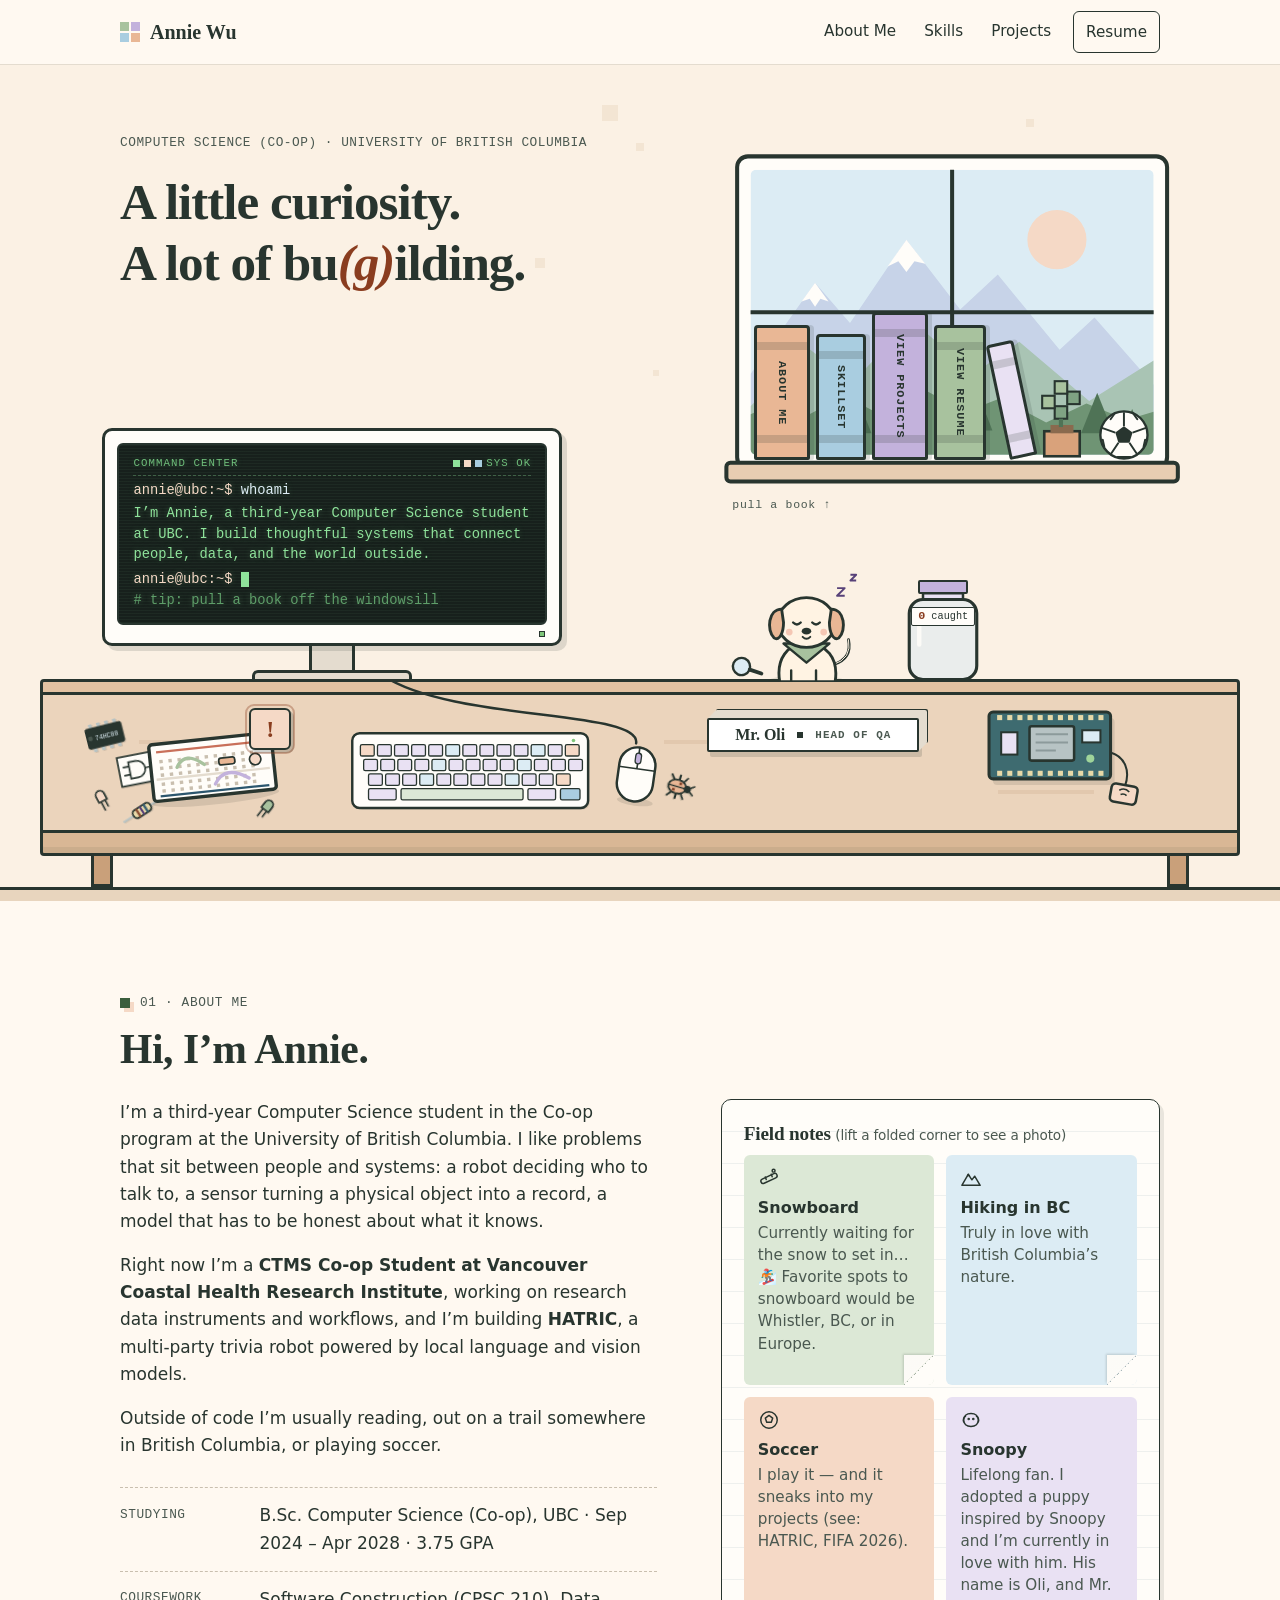
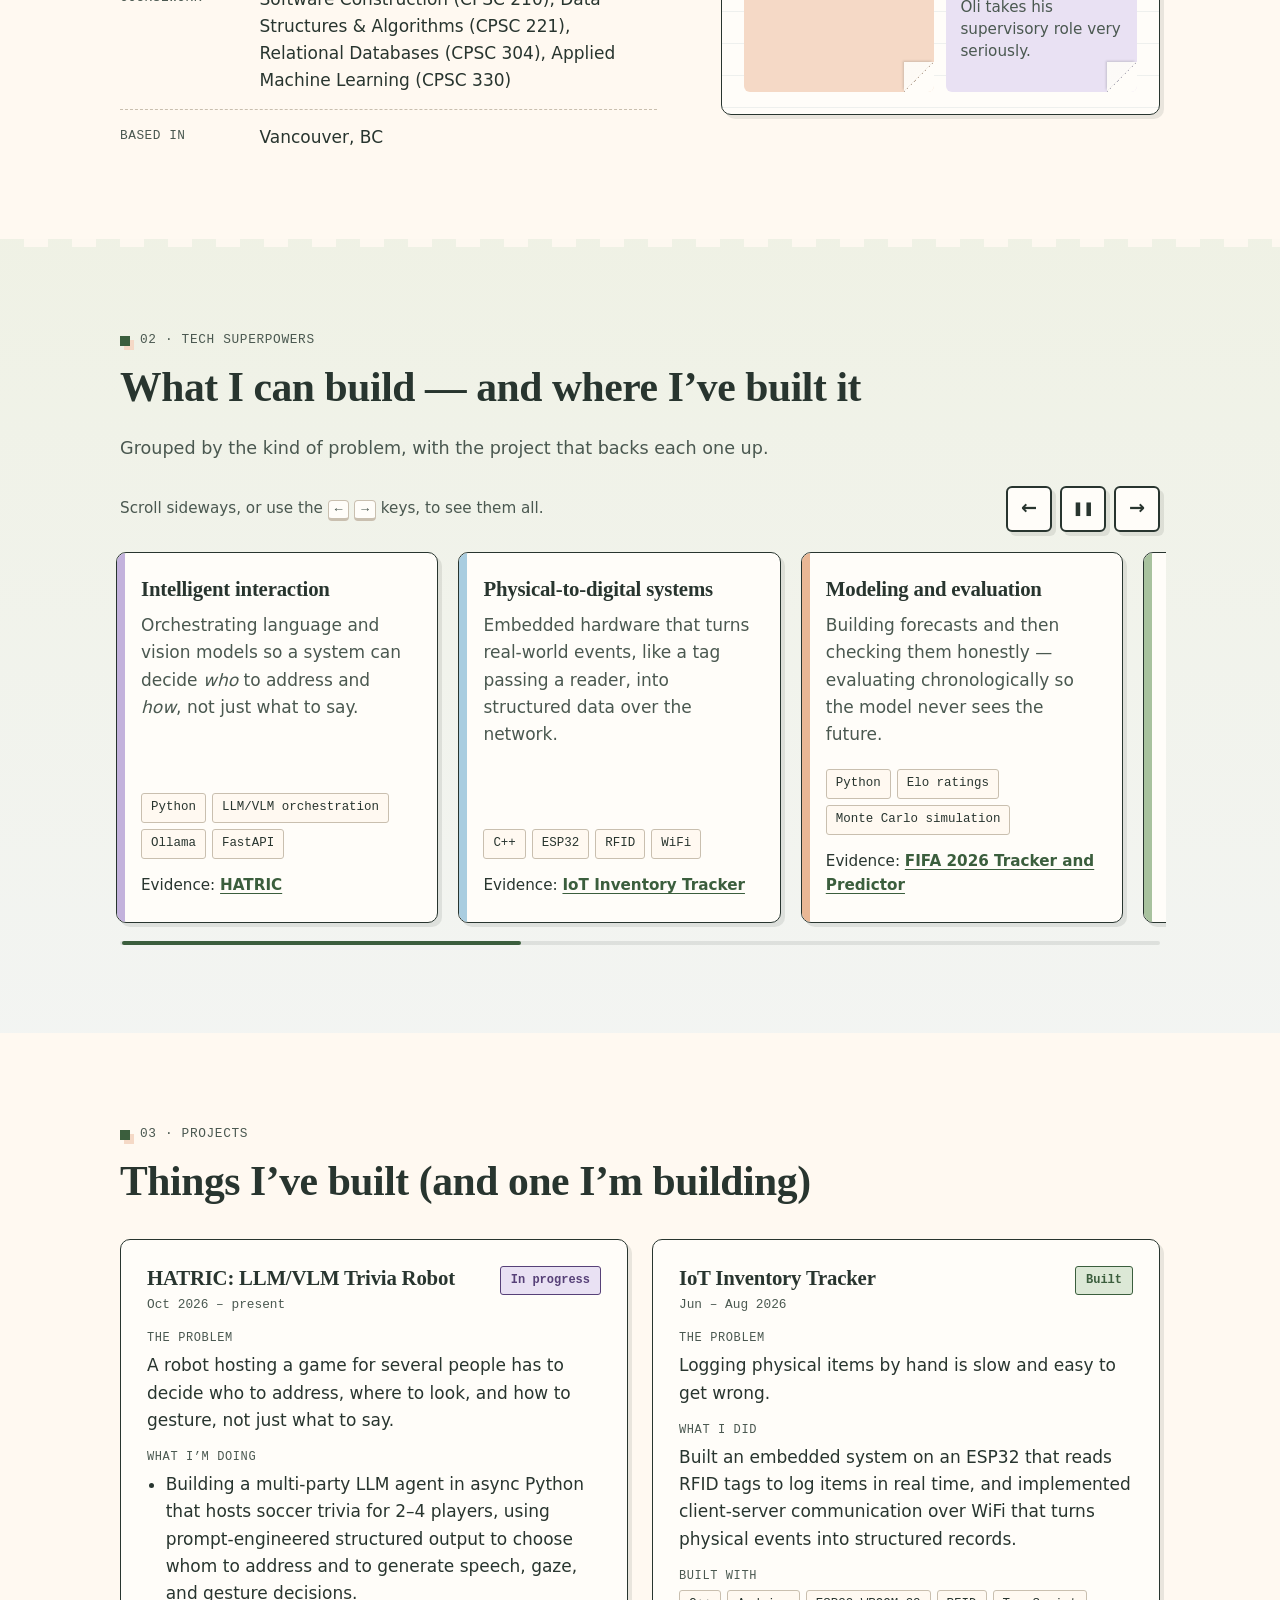
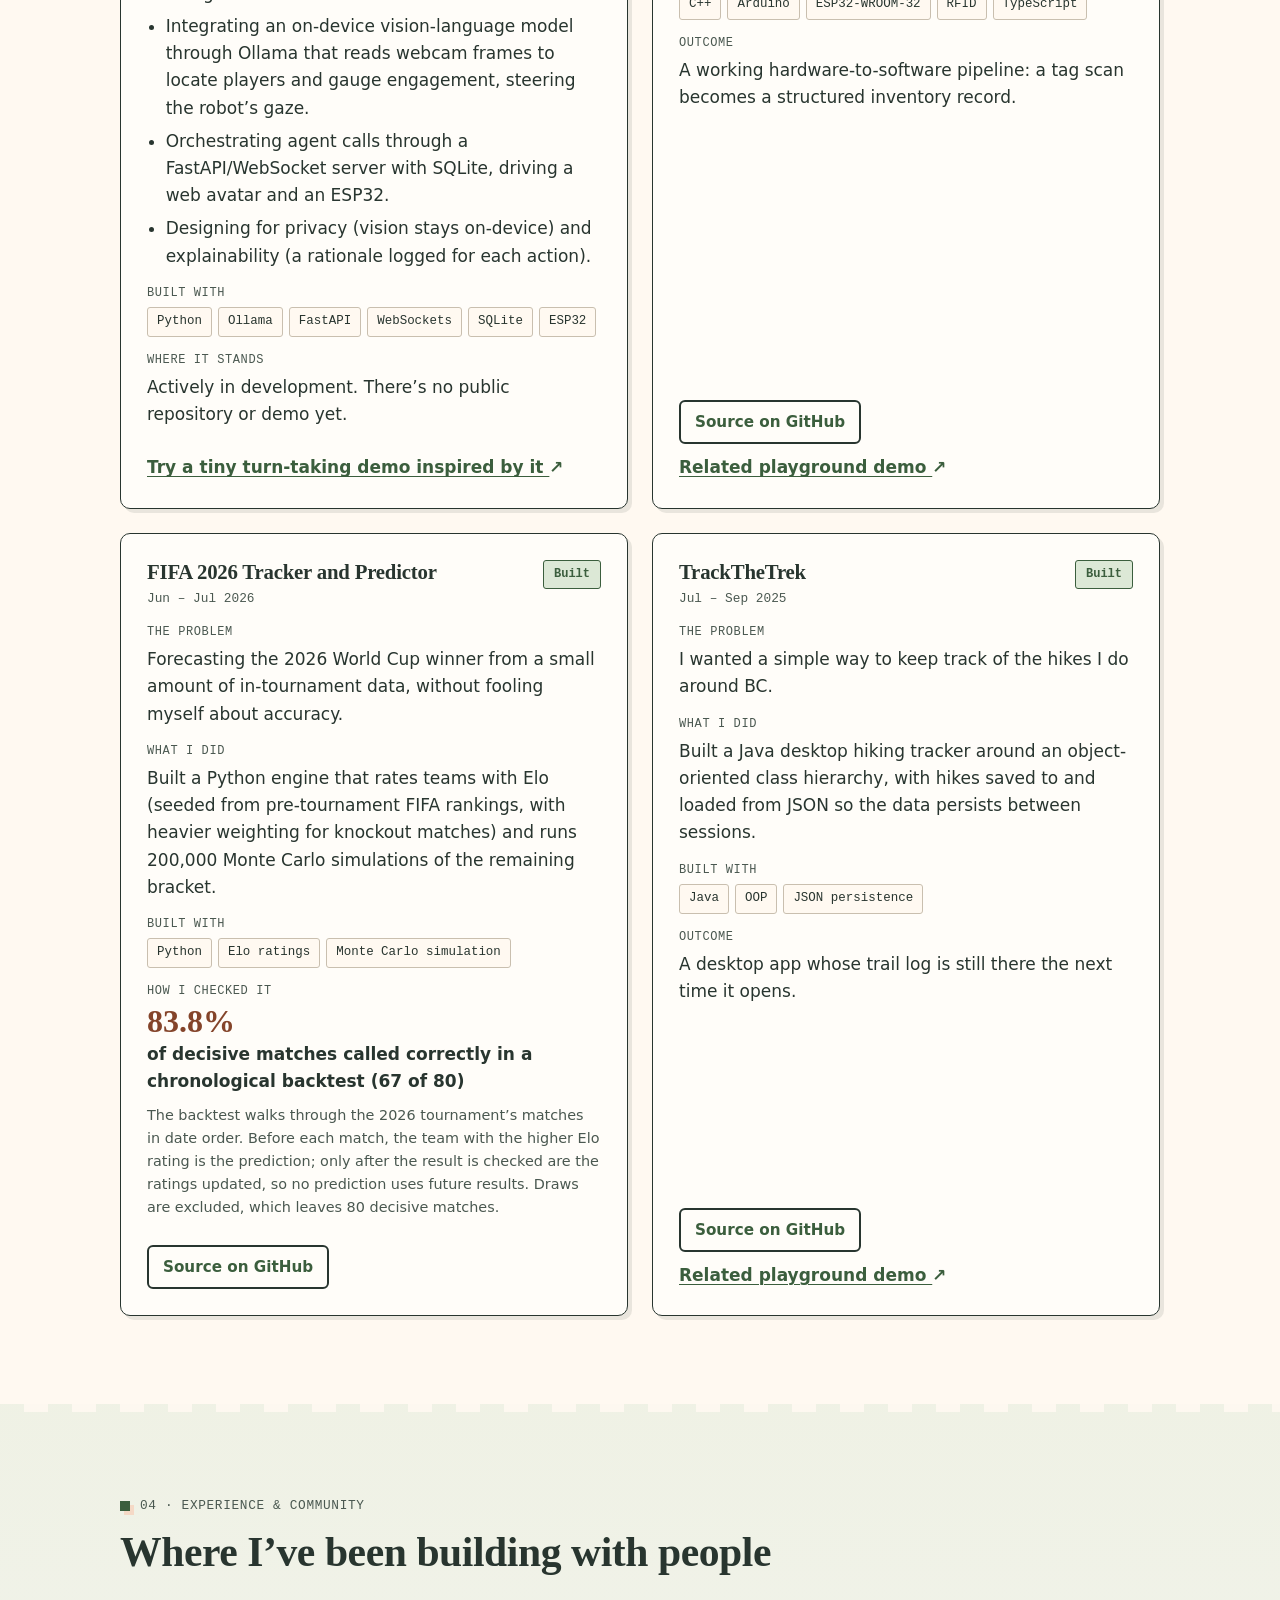
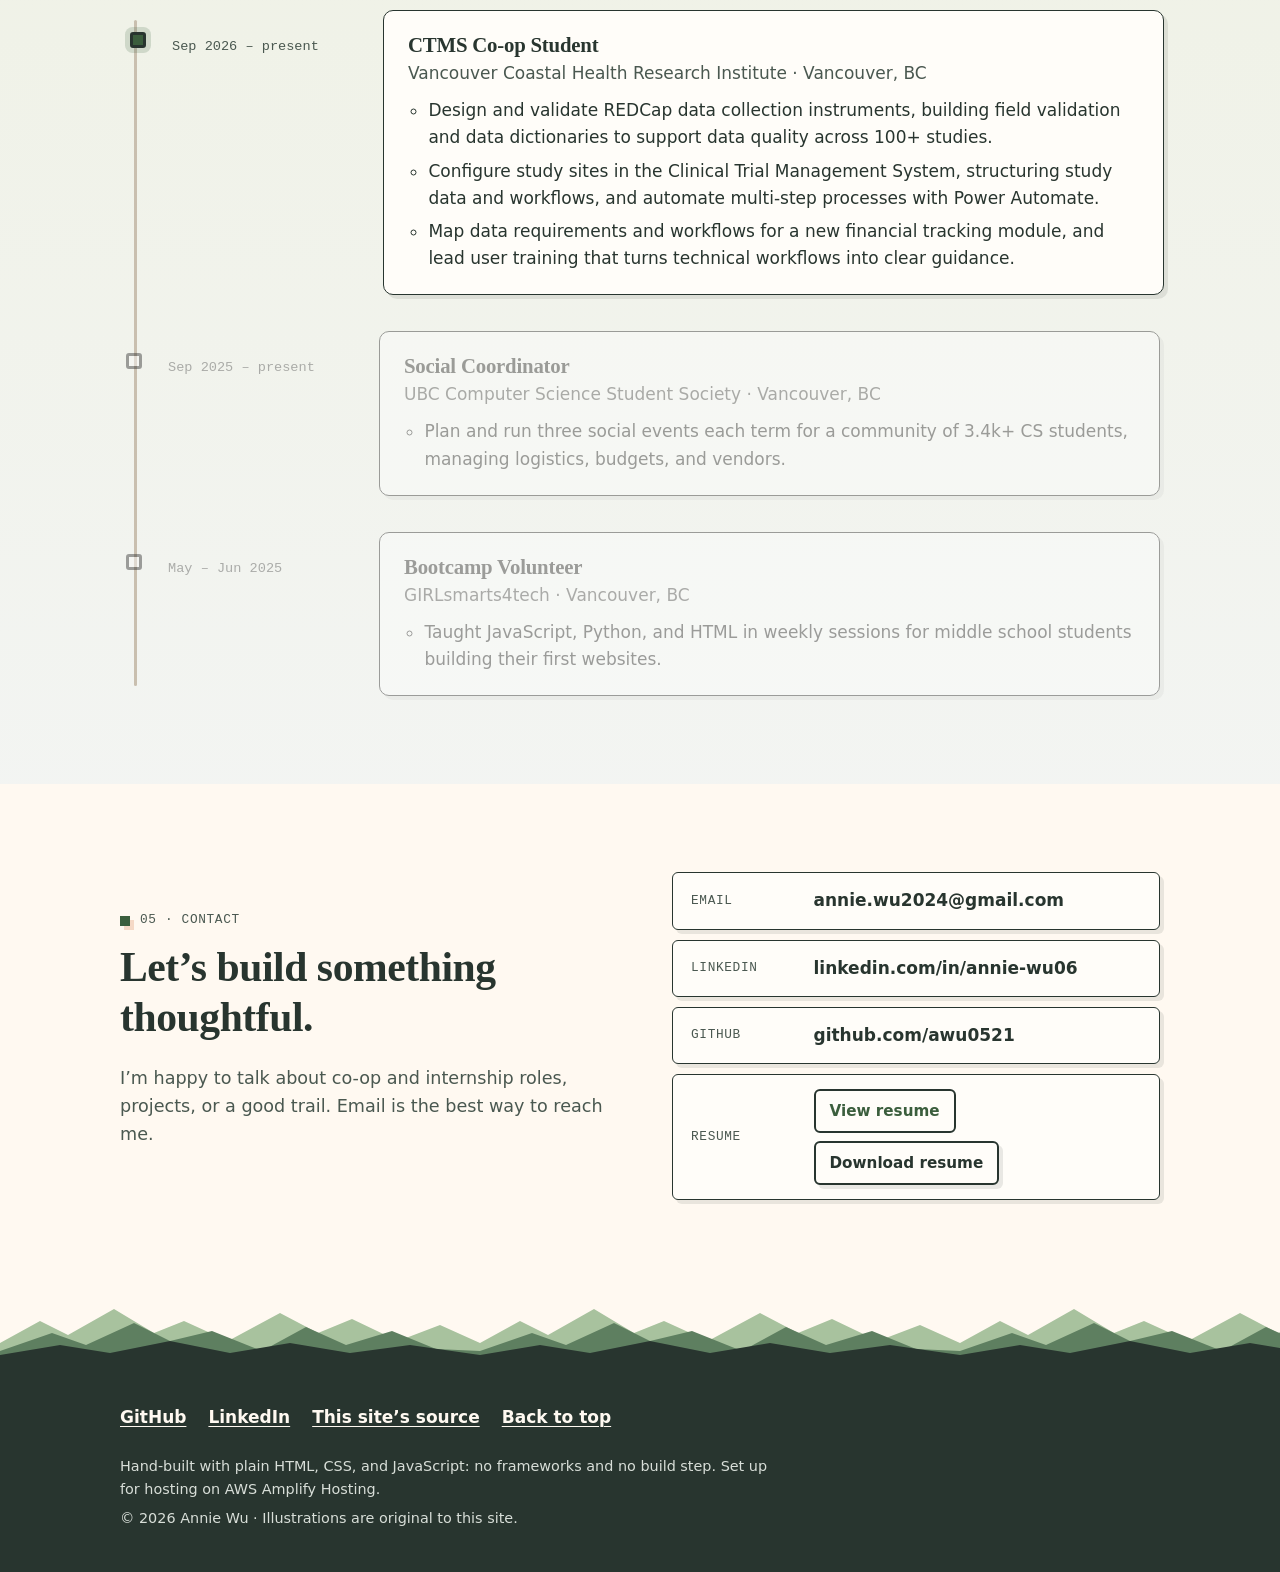
==== commit 83c70882: "added some items for the first section of website" ====
--- a/index.html
+++ b/index.html
@@ -11,7 +11,7 @@
   <meta property="og:description" content="Third-year CS student at UBC. I build thoughtful systems that connect people, data, and the world outside.">
   <meta property="og:type" content="website">
   <link rel="icon" href="assets/favicon.svg" type="image/svg+xml">
-  <link rel="stylesheet" href="styles.css?v=20261107l">
+  <link rel="stylesheet" href="styles.css?v=20261107r">
   <script>document.documentElement.classList.add('js');</script>
 </head>
 <body id="top">
@@ -150,34 +150,11 @@
             </a>
             <span class="debug-tip" id="debug-tip" role="tooltip">A few tiny systems need a little help. Want to debug them with me?</span>
           </div>
-          <span class="desk-item item-parts"><svg viewBox="0 0 70 104" aria-hidden="true" focusable="false">
-            <!-- jumper wires running out of the breadboard -->
-            <g fill="none" stroke-width="3" stroke-linecap="round">
-              <path d="M0 20c16-6 20 12 30 9" stroke="#C9705A"/>
-              <path d="M0 36c14 10 8 24 24 30" stroke="#2B566E"/>
-              <path d="M0 52c10 18 2 32 18 42" stroke="#7FA383"/>
-            </g>
-            <g fill="#28352F"><rect x="28" y="26" width="5" height="6" rx="1"/><rect x="22" y="63" width="5" height="6" rx="1"/><rect x="16" y="91" width="5" height="6" rx="1"/></g>
-            <!-- logic chip -->
-            <g fill="#B7C3C4"><rect x="38" y="20" width="3" height="4"/><rect x="45" y="20" width="3" height="4"/><rect x="52" y="20" width="3" height="4"/><rect x="59" y="20" width="3" height="4"/></g>
-            <rect x="34" y="3" width="32" height="18" rx="2" fill="#28352F"/>
-            <circle cx="37" cy="12" r="2" fill="#4A5850"/>
-            <text x="51.5" y="14.5" text-anchor="middle" font-family="ui-monospace, Menlo, monospace" font-size="5.6" fill="#DCECF4">74HC00</text>
-            <!-- two LEDs -->
-            <g stroke="#28352F" stroke-width="1.4"><path d="M42 44v8M46 44v8M54 46v8M58 46v8"/></g>
-            <path d="M40 44v-6a4 4 0 0 1 8 0v6z" fill="#F5D9C6" stroke="#28352F" stroke-width="1.6"/>
-            <path d="M52 46v-6a4 4 0 0 1 8 0v6z" fill="#A8C29E" stroke="#28352F" stroke-width="1.6"/>
-            <!-- resistor -->
-            <path d="M34 64h34" stroke="#B7C3C4" stroke-width="2"/>
-            <rect x="42" y="60" width="18" height="8" rx="3" fill="#E8D9A8" stroke="#28352F" stroke-width="1.5"/>
-            <g><rect x="46" y="60" width="2" height="8" fill="#84442A"/><rect x="50" y="60" width="2" height="8" fill="#574178"/><rect x="54" y="60" width="2" height="8" fill="#2B566E"/></g>
-            <!-- sticky note with an AND gate sketch -->
-            <g transform="rotate(-5 49 86)">
-              <rect x="30" y="73" width="38" height="27" fill="#FFFDF9" stroke="#28352F" stroke-width="1.5"/>
-              <path d="M40 79h7a7 7 0 0 1 0 14h-7z" fill="none" stroke="#28352F" stroke-width="1.5"/>
-              <path d="M34 82h6M34 90h6M54 86h8" stroke="#28352F" stroke-width="1.5"/>
-            </g>
-          </svg></span>
+          <span class="desk-item part part-note"><svg viewBox="0 0 40 30" aria-hidden="true" focusable="false"><rect x="1" y="1" width="38" height="28" fill="#FFFDF9" stroke="#28352F" stroke-width="1.6"/><path d="M11 7h7a8 8 0 0 1 0 16h-7z" fill="none" stroke="#28352F" stroke-width="1.6"/><path d="M5 11h6M5 19h6M26 15h8" stroke="#28352F" stroke-width="1.6"/></svg></span>
+          <span class="desk-item part part-chip"><svg viewBox="0 0 34 24" aria-hidden="true" focusable="false"><g fill="#B7C3C4"><rect x="4" y="0" width="3" height="4"/><rect x="11" y="0" width="3" height="4"/><rect x="18" y="0" width="3" height="4"/><rect x="25" y="0" width="3" height="4"/><rect x="4" y="20" width="3" height="4"/><rect x="11" y="20" width="3" height="4"/><rect x="18" y="20" width="3" height="4"/><rect x="25" y="20" width="3" height="4"/></g><rect x="0" y="3" width="32" height="18" rx="2" fill="#28352F"/><circle cx="3.5" cy="12" r="2" fill="#4A5850"/><text x="17.5" y="14.5" text-anchor="middle" font-family="ui-monospace, Menlo, monospace" font-size="5.6" fill="#DCECF4">74HC00</text></svg></span>
+          <span class="desk-item part part-led-a"><svg viewBox="0 0 12 22" aria-hidden="true" focusable="false"><path d="M4 12v9M8 12v7" stroke="#28352F" stroke-width="1.4"/><path d="M2 12V6a4 4 0 0 1 8 0v6z" fill="#F5D9C6" stroke="#28352F" stroke-width="1.6"/></svg></span>
+          <span class="desk-item part part-led-b"><svg viewBox="0 0 12 22" aria-hidden="true" focusable="false"><path d="M4 12v9M8 12v7" stroke="#28352F" stroke-width="1.4"/><path d="M2 12V6a4 4 0 0 1 8 0v6z" fill="#A8C29E" stroke="#28352F" stroke-width="1.6"/></svg></span>
+          <span class="desk-item part part-resistor"><svg viewBox="0 0 40 10" aria-hidden="true" focusable="false"><path d="M0 5h40" stroke="#B7C3C4" stroke-width="2"/><rect x="11" y="1" width="18" height="8" rx="3" fill="#E8D9A8" stroke="#28352F" stroke-width="1.5"/><rect x="15" y="1" width="2" height="8" fill="#84442A"/><rect x="19" y="1" width="2" height="8" fill="#574178"/><rect x="23" y="1" width="2" height="8" fill="#2B566E"/></svg></span>
           <span class="desk-item item-keyboard"><svg viewBox="-4 -4 300 100" aria-hidden="true" focusable="false"><rect x="4" y="6" width="288" height="88" rx="9" fill="#28352F" opacity=".12"/><rect x="0" y="0" width="290" height="92" rx="9" fill="#FFFDF9" stroke="#28352F" stroke-width="3"/><rect x="10" y="14" width="17" height="14" rx="2" fill="#F5D9C6" stroke="#28352F" stroke-width="1.6"/><rect x="31" y="14" width="17" height="14" rx="2" fill="#E9E1F3" stroke="#28352F" stroke-width="1.6"/><rect x="52" y="14" width="17" height="14" rx="2" fill="#E9E1F3" stroke="#28352F" stroke-width="1.6"/><rect x="73" y="14" width="17" height="14" rx="2" fill="#E9E1F3" stroke="#28352F" stroke-width="1.6"/><rect x="94" y="14" width="17" height="14" rx="2" fill="#E9E1F3" stroke="#28352F" stroke-width="1.6"/><rect x="115" y="14" width="17" height="14" rx="2" fill="#DCECF4" stroke="#28352F" stroke-width="1.6"/><rect x="136" y="14" width="17" height="14" rx="2" fill="#E9E1F3" stroke="#28352F" stroke-width="1.6"/><rect x="157" y="14" width="17" height="14" rx="2" fill="#E9E1F3" stroke="#28352F" stroke-width="1.6"/><rect x="178" y="14" width="17" height="14" rx="2" fill="#E9E1F3" stroke="#28352F" stroke-width="1.6"/><rect x="199" y="14" width="17" height="14" rx="2" fill="#E9E1F3" stroke="#28352F" stroke-width="1.6"/><rect x="220" y="14" width="17" height="14" rx="2" fill="#DCECF4" stroke="#28352F" stroke-width="1.6"/><rect x="241" y="14" width="17" height="14" rx="2" fill="#E9E1F3" stroke="#28352F" stroke-width="1.6"/><rect x="262" y="14" width="17" height="14" rx="2" fill="#F5D9C6" stroke="#28352F" stroke-width="1.6"/><rect x="14" y="32" width="17" height="14" rx="2" fill="#E9E1F3" stroke="#28352F" stroke-width="1.6"/><rect x="35" y="32" width="17" height="14" rx="2" fill="#E9E1F3" stroke="#28352F" stroke-width="1.6"/><rect x="56" y="32" width="17" height="14" rx="2" fill="#E9E1F3" stroke="#28352F" stroke-width="1.6"/><rect x="77" y="32" width="17" height="14" rx="2" fill="#E9E1F3" stroke="#28352F" stroke-width="1.6"/><rect x="98" y="32" width="17" height="14" rx="2" fill="#DCECF4" stroke="#28352F" stroke-width="1.6"/><rect x="119" y="32" width="17" height="14" rx="2" fill="#E9E1F3" stroke="#28352F" stroke-width="1.6"/><rect x="140" y="32" width="17" height="14" rx="2" fill="#E9E1F3" stroke="#28352F" stroke-width="1.6"/><rect x="161" y="32" width="17" height="14" rx="2" fill="#E9E1F3" stroke="#28352F" stroke-width="1.6"/><rect x="182" y="32" width="17" height="14" rx="2" fill="#E9E1F3" stroke="#28352F" stroke-width="1.6"/><rect x="203" y="32" width="17" height="14" rx="2" fill="#DCECF4" stroke="#28352F" stroke-width="1.6"/><rect x="224" y="32" width="17" height="14" rx="2" fill="#E9E1F3" stroke="#28352F" stroke-width="1.6"/><rect x="245" y="32" width="17" height="14" rx="2" fill="#E9E1F3" stroke="#28352F" stroke-width="1.6"/><rect x="266" y="32" width="17" height="14" rx="2" fill="#E9E1F3" stroke="#28352F" stroke-width="1.6"/><rect x="20" y="50" width="17" height="14" rx="2" fill="#E9E1F3" stroke="#28352F" stroke-width="1.6"/><rect x="41" y="50" width="17" height="14" rx="2" fill="#E9E1F3" stroke="#28352F" stroke-width="1.6"/><rect x="62" y="50" width="17" height="14" rx="2" fill="#E9E1F3" stroke="#28352F" stroke-width="1.6"/><rect x="83" y="50" width="17" height="14" rx="2" fill="#DCECF4" stroke="#28352F" stroke-width="1.6"/><rect x="104" y="50" width="17" height="14" rx="2" fill="#E9E1F3" stroke="#28352F" stroke-width="1.6"/><rect x="125" y="50" width="17" height="14" rx="2" fill="#E9E1F3" stroke="#28352F" stroke-width="1.6"/><rect x="146" y="50" width="17" height="14" rx="2" fill="#E9E1F3" stroke="#28352F" stroke-width="1.6"/><rect x="167" y="50" width="17" height="14" rx="2" fill="#E9E1F3" stroke="#28352F" stroke-width="1.6"/><rect x="188" y="50" width="17" height="14" rx="2" fill="#DCECF4" stroke="#28352F" stroke-width="1.6"/><rect x="209" y="50" width="17" height="14" rx="2" fill="#E9E1F3" stroke="#28352F" stroke-width="1.6"/><rect x="230" y="50" width="17" height="14" rx="2" fill="#E9E1F3" stroke="#28352F" stroke-width="1.6"/><rect x="251" y="50" width="17" height="14" rx="2" fill="#F5D9C6" stroke="#28352F" stroke-width="1.6"/><rect x="20" y="68" width="34" height="14" rx="2" fill="#E9E1F3" stroke="#28352F" stroke-width="1.6"/><rect x="60" y="68" width="150" height="14" rx="2" fill="#DCE8D6" stroke="#28352F" stroke-width="1.6"/><rect x="216" y="68" width="34" height="14" rx="2" fill="#E9E1F3" stroke="#28352F" stroke-width="1.6"/><rect x="256" y="68" width="24" height="14" rx="2" fill="#A9CDE0" stroke="#28352F" stroke-width="1.6"/><circle cx="272" cy="9" r="2.2" fill="#7FC77A"/></svg></span>
           <span class="desk-item item-mouse"><svg viewBox="-2 -2 56 76" aria-hidden="true" focusable="false"><ellipse cx="29" cy="68" rx="22" ry="5" fill="#28352F" opacity=".12"/><rect x="4" y="2" width="44" height="66" rx="22" fill="#FFFDF9" stroke="#28352F" stroke-width="3"/><path d="M26 2v26M4 28h44" stroke="#28352F" stroke-width="2"/><rect x="22.5" y="9" width="7" height="13" rx="3.5" fill="#C3B2DC" stroke="#28352F" stroke-width="1.6"/></svg></span>
           <span class="desk-item item-pup"><svg viewBox="-46 -56 136 119" aria-hidden="true" focusable="false">
@@ -593,6 +570,6 @@
     <span class="visually-hidden" data-bang-label>Open Mr. Oli’s QA report</span>
   </button>
 
-  <script src="script.js?v=20261107l" defer></script>
+  <script src="script.js?v=20261107r" defer></script>
 </body>
 </html>
--- a/styles.css
+++ b/styles.css
@@ -482,7 +482,7 @@
 .desk-items { position: relative; max-width: var(--wrap); height: 100%; margin: 0 auto; }
 .desk-item { position: absolute; display: block; margin: 0; }
 .desk-item > svg { display: block; width: 100%; height: auto; }
-.item-breadboard { left: 3%; bottom: calc(var(--desk-h) * .16); width: calc(132px * var(--k)); }
+.item-breadboard { left: 6%; bottom: calc(var(--desk-h) * .16); width: calc(132px * var(--k)); z-index: 2; } /* sits on top of the loose parts */
 .item-breadboard > svg { rotate: -6deg; } /* a little askew */
 .item-computer {
   left: 2%;
@@ -581,7 +581,15 @@
   border: 3px solid var(--ink);
   border-radius: 6px 6px 2px 2px;
 }
-.item-parts { left: 15.4%; bottom: calc(var(--desk-h) * .04); width: calc(86px * var(--k)); }
+.item-parts { display: none; }
+/* Loose parts scattered at odd angles to the left of the breadboard */
+.part { z-index: 1; }
+.part-note     { left: 3.4%;  bottom: calc(var(--desk-h) * .34); width: calc(42px * var(--k)); rotate: -11deg; }
+.part-chip     { left: .5%;   bottom: calc(var(--desk-h) * .6);  width: calc(40px * var(--k)); rotate: -14deg; }
+.part-led-a    { left: 1.4%;  bottom: calc(var(--desk-h) * .14); width: calc(13px * var(--k)); rotate: -28deg; }
+.part-led-b    { left: 16%;   bottom: calc(var(--desk-h) * .07); width: calc(13px * var(--k)); rotate: 38deg; }
+.part-resistor { left: 3.6%;  bottom: calc(var(--desk-h) * .11); width: calc(44px * var(--k)); rotate: -33deg; }
+.part svg { filter: drop-shadow(1.5px 1.5px 0 rgba(40, 53, 47, .14)); }
 .item-keyboard { left: 24%; bottom: calc(var(--desk-h) * .14); width: calc(244px * var(--k)); }
 .item-mouse { left: 47.6%; bottom: calc(var(--desk-h) * .18); width: calc(46px * var(--k)); rotate: 8deg; }
 .mouse-cord { position: absolute; inset: 0; width: 100%; height: 100%; overflow: visible; pointer-events: none; }
@@ -622,6 +630,8 @@
   .hero { --k: .85; --desk-h: clamp(128px, 16vh, 166px); }
   .item-board { left: 79%; }
   .item-nameplate { left: 53.5%; }
+  .item-keyboard { left: 25.6%; }
+  .item-mouse { left: 49.6%; }
 }
 @media (max-width: 760px) {
   .hero { min-height: 0; }
@@ -633,7 +643,7 @@
 }
 @media (max-width: 560px) {
   .hero { --k: .72; --desk-h: 140px; }
-  .item-mouse, .item-board, .item-nameplate, .shelf-plant, .item-parts { display: none; }
+  .item-mouse, .item-board, .item-nameplate, .shelf-plant, .item-parts, .part { display: none; }
   .item-breadboard { left: 2%; }
   .item-keyboard { left: 49.5%; width: 49%; }
   .item-pup { left: 74%; }
@@ -1384,8 +1394,33 @@
 }
 
 /* ---------- Experience ---------- */
-.timeline { list-style: none; padding: 0; margin: 32px 0 0; display: grid; gap: 20px; }
-.role { display: grid; grid-template-columns: 11em 1fr; gap: 24px; align-items: start; }
+.timeline { position: relative; list-style: none; padding: 0 0 0 48px; margin: 32px 0 0; display: grid; gap: 36px; }
+.timeline::before { /* the line down the left */
+  content: "";
+  position: absolute;
+  left: 14px; top: 10px; bottom: 10px;
+  width: 3px;
+  background: var(--line-strong);
+  border-radius: 2px;
+}
+.role { position: relative; display: grid; grid-template-columns: 11em 1fr; gap: 24px; align-items: start; }
+.role::before { /* the marker on the line */
+  content: "";
+  position: absolute;
+  left: -42px; top: 22px;
+  width: 16px; height: 16px;
+  background: var(--cream);
+  border: 3px solid var(--ink);
+  border-radius: 3px;
+}
+/* With JS: one entry in focus (nearest the middle of the screen), the rest greyed out.
+   Hovering or focusing a greyed entry brings it back. */
+.timeline.is-enhanced .role { opacity: .45; filter: grayscale(1); transition: opacity .35s ease, filter .35s ease, transform .35s ease; }
+.timeline.is-enhanced .role.is-active,
+.timeline.is-enhanced .role:hover,
+.timeline.is-enhanced .role:focus-within { opacity: 1; filter: none; }
+.timeline.is-enhanced .role.is-active { transform: translateX(4px); }
+.timeline.is-enhanced .role.is-active::before { background: var(--sage-deep); box-shadow: 0 0 0 5px rgba(59, 94, 61, .18); }
 .role-when {
   font-family: var(--font-mono);
   font-size: .85rem;
@@ -1837,6 +1872,7 @@
   .qa-toast { transition: none; transform: none; }
   .qa-bang, .qa-bang::after, .qa-bang > span { animation: none !important; transition: none; }
   .flip-inner { transition: none; }
+  .timeline.is-enhanced .role { transition: none; transform: none; }
   .desk-bug *, .desk-bug { animation: none !important; }
   .term-cursor { animation: none; }
   .catch-check, .jar-bug.is-new, .jar-bug.is-escaping { animation: none; }
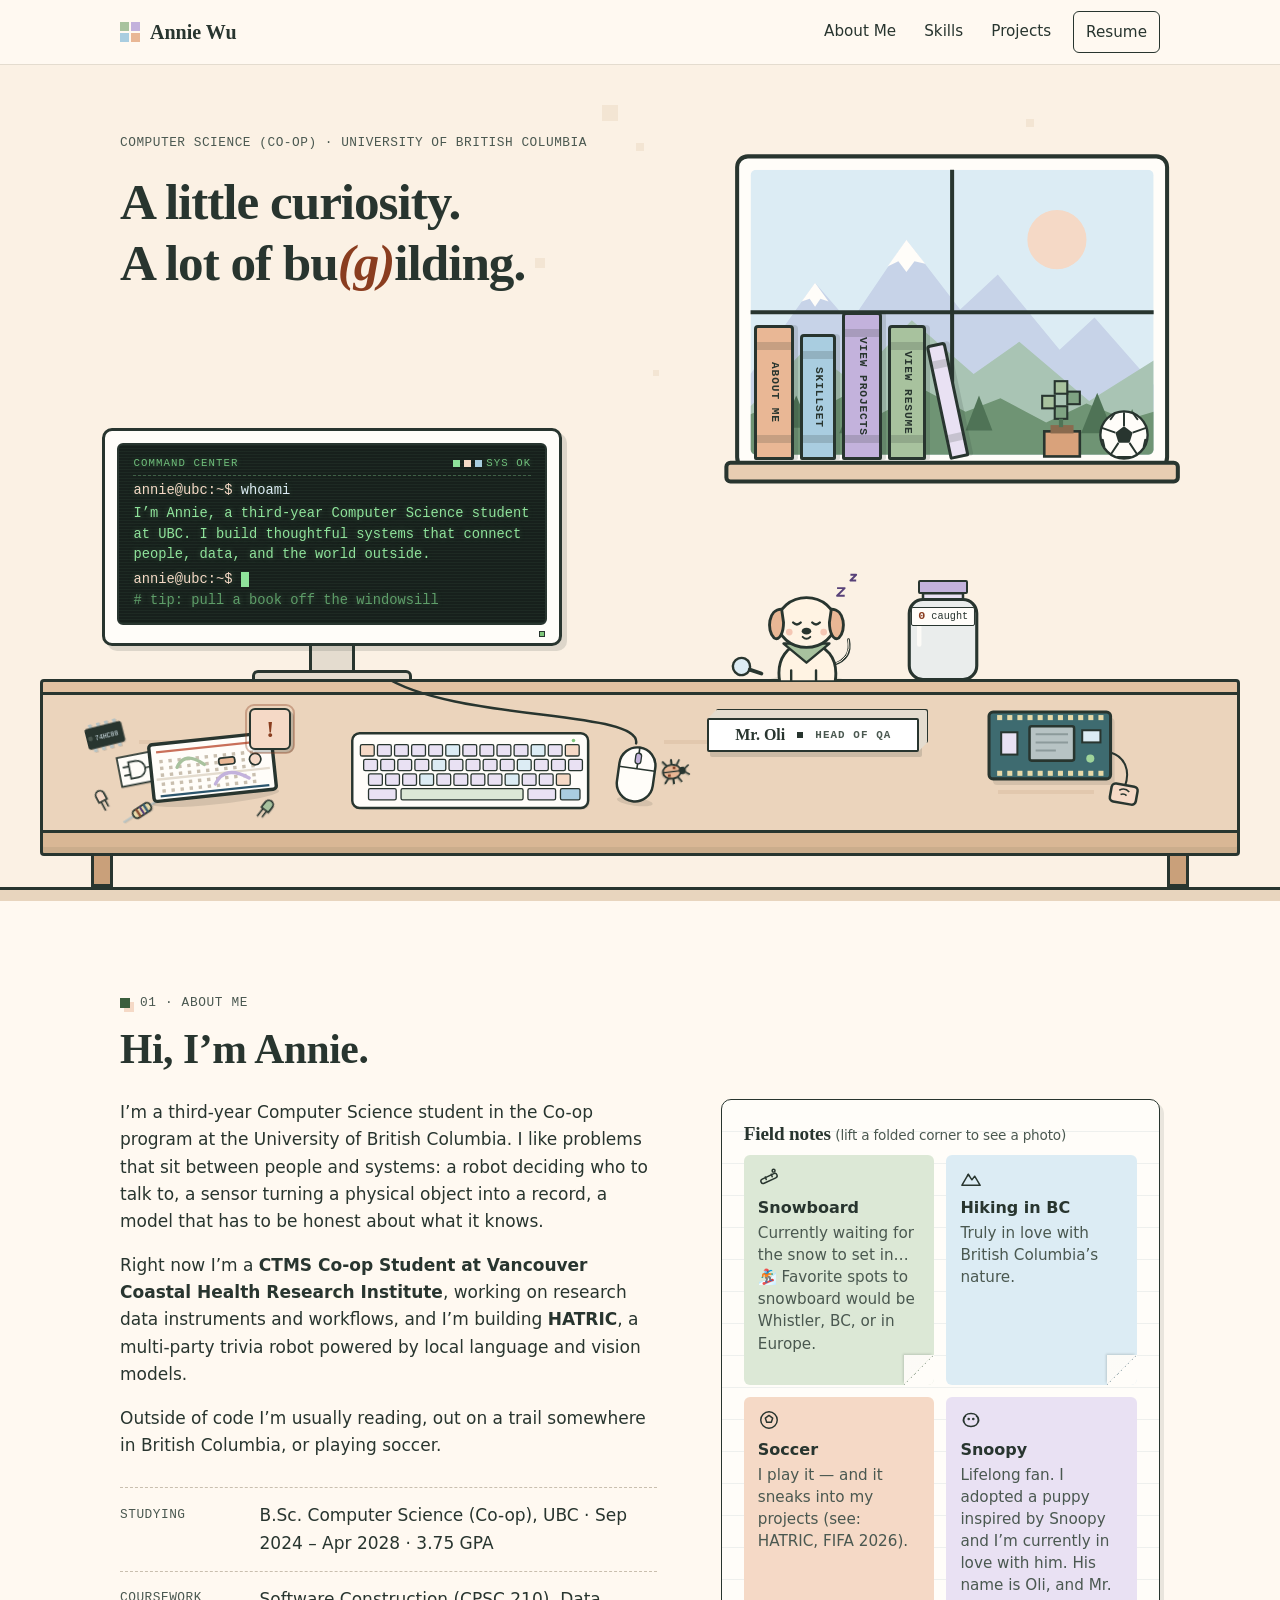
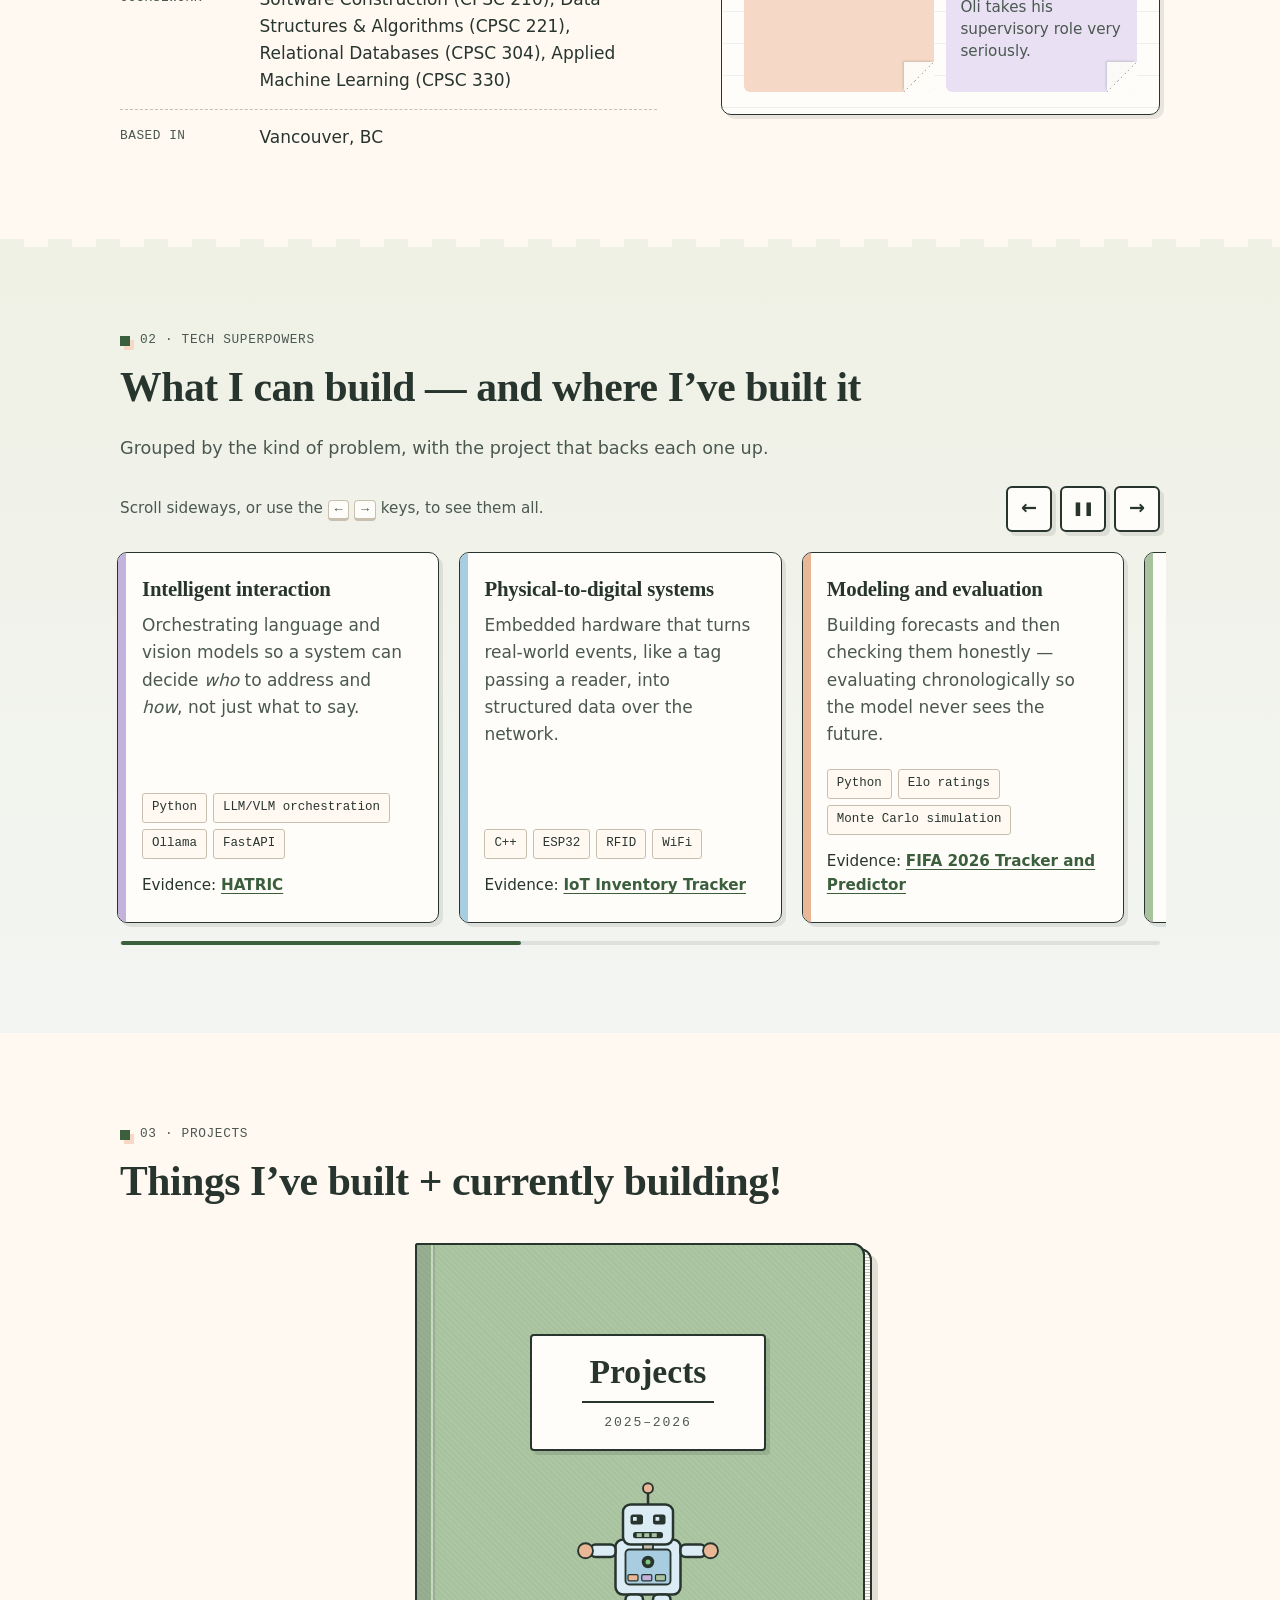
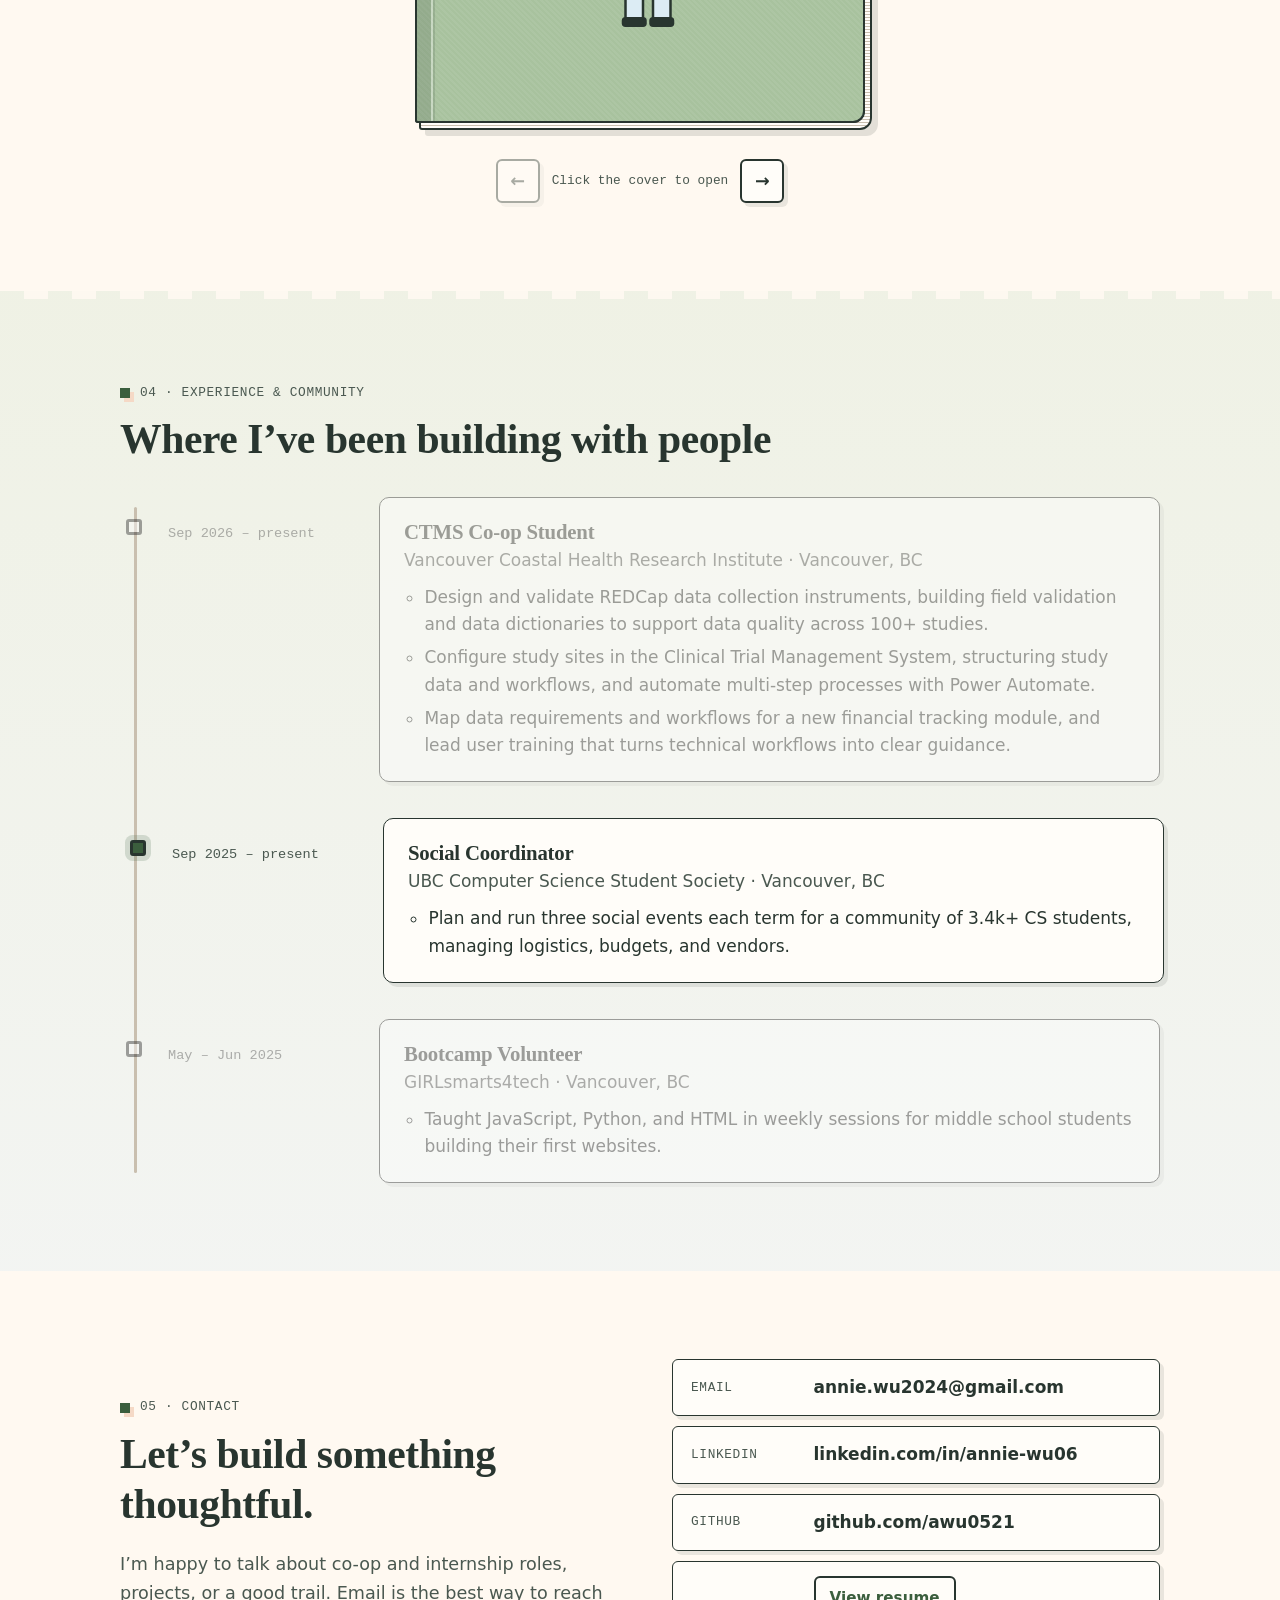
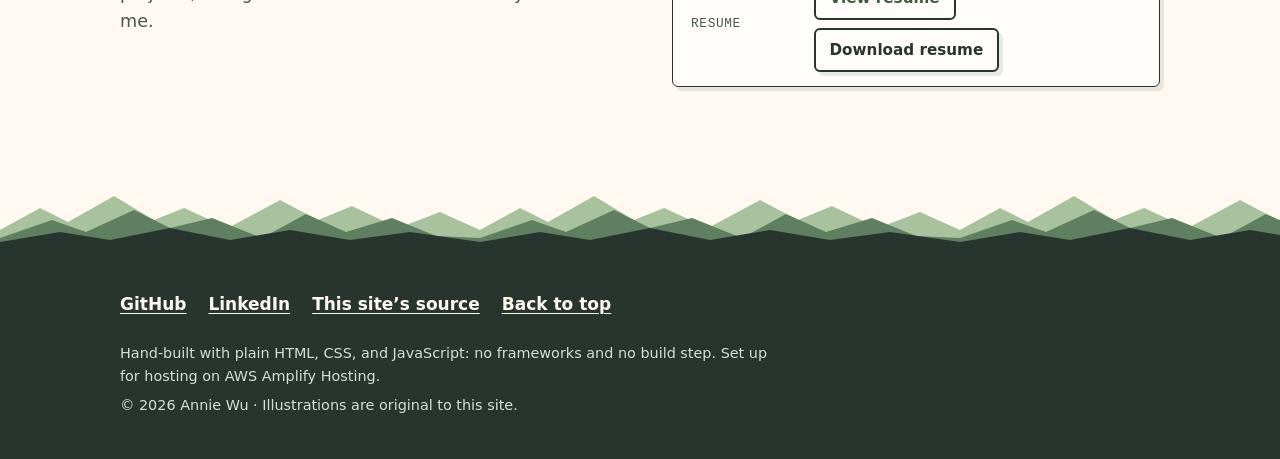
==== commit 02825324: "redid section 03" ====
--- a/index.html
+++ b/index.html
@@ -11,7 +11,7 @@
   <meta property="og:description" content="Third-year CS student at UBC. I build thoughtful systems that connect people, data, and the world outside.">
   <meta property="og:type" content="website">
   <link rel="icon" href="assets/favicon.svg" type="image/svg+xml">
-  <link rel="stylesheet" href="styles.css?v=20261107r">
+  <link rel="stylesheet" href="styles.css?v=20261107v">
   <script>document.documentElement.classList.add('js');</script>
 </head>
 <body id="top">
@@ -107,7 +107,6 @@
               <span class="shelf-plank" aria-hidden="true"></span>
             </div>
             </div>
-            <p class="shelf-hint" aria-hidden="true">pull a book ↑</p>
           </div>
         </div>
       </div>
@@ -376,92 +375,79 @@
     <section class="section" id="projects" aria-labelledby="projects-title">
       <div class="wrap">
         <p class="section-kicker"><span class="block-dot" aria-hidden="true"></span>03 · Projects</p>
-        <h2 id="projects-title">Things I’ve built (and one I’m building)</h2>
-
-        <div class="projects">
-          <article class="project" id="project-hatric" aria-labelledby="hatric-title">
-            <header class="project-head">
-              <div>
-                <h3 id="hatric-title">HATRIC: LLM/VLM Trivia Robot</h3>
-                <p class="project-meta">Oct 2026 – present</p>
+        <h2 id="projects-title">Things I’ve built + currently building!</h2>
+
+        <div class="pb" data-pbook>
+          <div class="pb-viewport">
+            <div class="pb-book" data-pb-book data-open="false" data-side="right" tabindex="0" role="region" aria-roledescription="book" aria-label="Projects book. Click a page, swipe, or use the arrow keys to turn pages.">
+              <!-- book thickness under the closed cover -->
+              <div class="pb-thick" aria-hidden="true"></div>
+              <!-- back cover board (under the right-hand pages) -->
+              <div class="pb-board" aria-hidden="true"></div>
+              <!-- last page: sits on the back cover, under every leaf -->
+              <div class="pb-base pb-paper pb-paper-right" data-pb-face>
+                <div class="pb-content pb-end">
+                  <p class="pb-end-title">The end (for now)</p>
+                  <p class="pb-end-text">More experiments and half-finished ideas live on my GitHub.</p>
+                  <a class="btn btn-small" href="https://github.com/awu0521" target="_blank" rel="noopener">GitHub profile</a>
+                </div>
               </div>
-              <span class="status status-progress">In progress</span>
-            </header>
-            <dl class="project-body">
-              <div><dt>The problem</dt><dd>A robot hosting a game for several people has to decide who to address, where to look, and how to gesture, not just what to say.</dd></div>
-              <div><dt>What I’m doing</dt><dd>
-                <ul>
-                  <li>Building a multi-party LLM agent in async Python that hosts soccer trivia for 2–4 players, using prompt-engineered structured output to choose whom to address and to generate speech, gaze, and gesture decisions.</li>
-                  <li>Integrating an on-device vision-language model through Ollama that reads webcam frames to locate players and gauge engagement, steering the robot’s gaze.</li>
-                  <li>Orchestrating agent calls through a FastAPI/WebSocket server with SQLite, driving a web avatar and an ESP32.</li>
-                  <li>Designing for privacy (vision stays on-device) and explainability (a rationale logged for each action).</li>
-                </ul>
-              </dd></div>
-              <div><dt>Built with</dt><dd><ul class="chips"><li>Python</li><li>Ollama</li><li>FastAPI</li><li>WebSockets</li><li>SQLite</li><li>ESP32</li></ul></dd></div>
-              <div><dt>Where it stands</dt><dd>Actively in development. There’s no public repository or demo yet.</dd></div>
-            </dl>
-            <p class="project-links"><a class="text-link" href="playground/robot.html" target="_blank" rel="noopener">Try a tiny turn-taking demo inspired by it <span aria-hidden="true">↗</span><span class="visually-hidden"> (opens in a new window)</span></a></p>
-          </article>
-
-          <article class="project" id="project-inventory" aria-labelledby="inventory-title">
-            <header class="project-head">
-              <div>
-                <h3 id="inventory-title">IoT Inventory Tracker</h3>
-                <p class="project-meta">Jun – Aug 2026</p>
+              <!-- front cover: front = cover art, back = inside cover with contents -->
+              <div class="pb-leaf pb-leaf-cover" data-pb-leaf>
+                <div class="pb-face pb-front pb-cover" data-pb-face>
+                  <div class="pb-cover-plate">
+                    <p class="pb-cover-title">Projects</p>
+                    <span class="pb-cover-rule" aria-hidden="true"></span>
+                    <p class="pb-cover-year">2025–2026</p>
+                  </div>
+                  <svg class="pb-cover-art" viewBox="40 60 120 124" aria-hidden="true" focusable="false">
+                    <rect x="74" y="110" width="52" height="44" rx="6" fill="#DCECF4" stroke="#28352F" stroke-width="2"/>
+                    <rect x="80" y="82" width="40" height="32" rx="6" fill="#DCECF4" stroke="#28352F" stroke-width="2"/>
+                    <line x1="100" y1="82" x2="100" y2="72" stroke="#28352F" stroke-width="2"/>
+                    <circle cx="100" cy="69" r="4" fill="#E9B795" stroke="#28352F" stroke-width="1.5"/>
+                    <rect x="86" y="90" width="10" height="8" rx="2" fill="#28352F"/>
+                    <rect x="104" y="90" width="10" height="8" rx="2" fill="#28352F"/>
+                    <rect x="88" y="92" width="3" height="3" fill="#DCECF4"/>
+                    <rect x="106" y="92" width="3" height="3" fill="#DCECF4"/>
+                    <rect x="88" y="104" width="24" height="5" rx="2" fill="#28352F"/>
+                    <rect x="91" y="105" width="4" height="3" fill="#A8C29E"/>
+                    <rect x="97" y="105" width="4" height="3" fill="#A8C29E"/>
+                    <rect x="103" y="105" width="4" height="3" fill="#A8C29E"/>
+                    <rect x="96" y="114" width="8" height="6" fill="#C9BFAF" stroke="#28352F" stroke-width="1.5"/>
+                    <rect x="54" y="114" width="20" height="10" rx="4" fill="#DCECF4" stroke="#28352F" stroke-width="2"/>
+                    <rect x="126" y="114" width="20" height="10" rx="4" fill="#DCECF4" stroke="#28352F" stroke-width="2"/>
+                    <circle cx="50" cy="119" r="6" fill="#E9B795" stroke="#28352F" stroke-width="1.5"/>
+                    <circle cx="150" cy="119" r="6" fill="#E9B795" stroke="#28352F" stroke-width="1.5"/>
+                    <rect x="82" y="118" width="36" height="28" rx="3" fill="#A9CDE0" stroke="#28352F" stroke-width="1.5"/>
+                    <circle cx="100" cy="128" r="5" fill="#28352F"/>
+                    <circle cx="100" cy="128" r="2" fill="#7FC77A"/>
+                    <rect x="84" y="138" width="8" height="5" rx="1" fill="#E9B795" stroke="#28352F" stroke-width="1"/>
+                    <rect x="95" y="138" width="8" height="5" rx="1" fill="#C3B2DC" stroke="#28352F" stroke-width="1"/>
+                    <rect x="106" y="138" width="8" height="5" rx="1" fill="#A8C29E" stroke="#28352F" stroke-width="1"/>
+                    <rect x="82" y="154" width="14" height="22" rx="4" fill="#DCECF4" stroke="#28352F" stroke-width="2"/>
+                    <rect x="104" y="154" width="14" height="22" rx="4" fill="#DCECF4" stroke="#28352F" stroke-width="2"/>
+                    <rect x="79" y="172" width="20" height="8" rx="3" fill="#28352F"/>
+                    <rect x="101" y="172" width="20" height="8" rx="3" fill="#28352F"/>
+                  </svg>
+                </div>
+                <div class="pb-face pb-back pb-inside" data-pb-face>
+                  <div class="pb-endpaper">
+                    <div class="pb-content">
+                      <p class="pb-page-num">Contents</p>
+                      <ol class="pb-toc" data-pb-toc></ol>
+                    </div>
+                  </div>
+                </div>
               </div>
-              <span class="status status-done">Built</span>
-            </header>
-            <dl class="project-body">
-              <div><dt>The problem</dt><dd>Logging physical items by hand is slow and easy to get wrong.</dd></div>
-              <div><dt>What I did</dt><dd>Built an embedded system on an ESP32 that reads RFID tags to log items in real time, and implemented client-server communication over WiFi that turns physical events into structured records.</dd></div>
-              <div><dt>Built with</dt><dd><ul class="chips"><li>C++</li><li>Arduino</li><li>ESP32-WROOM-32</li><li>RFID</li><li>TypeScript</li></ul></dd></div>
-              <div><dt>Outcome</dt><dd>A working hardware-to-software pipeline: a tag scan becomes a structured inventory record.</dd></div>
-            </dl>
-            <p class="project-links">
-              <a class="btn btn-small" href="https://github.com/awu0521/inventory-tracker" target="_blank" rel="noopener">Source on GitHub<span class="visually-hidden">: IoT Inventory Tracker (opens in a new tab)</span></a>
-              <a class="text-link" href="playground/scanner.html" target="_blank" rel="noopener">Related playground demo <span aria-hidden="true">↗</span><span class="visually-hidden"> (opens in a new window)</span></a>
-            </p>
-          </article>
-
-          <article class="project" id="project-fifa" aria-labelledby="fifa-title">
-            <header class="project-head">
-              <div>
-                <h3 id="fifa-title">FIFA 2026 Tracker and Predictor</h3>
-                <p class="project-meta">Jun – Jul 2026</p>
-              </div>
-              <span class="status status-done">Built</span>
-            </header>
-            <dl class="project-body">
-              <div><dt>The problem</dt><dd>Forecasting the 2026 World Cup winner from a small amount of in-tournament data, without fooling myself about accuracy.</dd></div>
-              <div><dt>What I did</dt><dd>Built a Python engine that rates teams with Elo (seeded from pre-tournament FIFA rankings, with heavier weighting for knockout matches) and runs 200,000 Monte Carlo simulations of the remaining bracket.</dd></div>
-              <div><dt>Built with</dt><dd><ul class="chips"><li>Python</li><li>Elo ratings</li><li>Monte Carlo simulation</li></ul></dd></div>
-              <div><dt>How I checked it</dt><dd>
-                <p class="stat"><span class="stat-num">83.8%</span> <span class="stat-label">of decisive matches called correctly in a chronological backtest (67 of 80)</span></p>
-                <p class="fine">The backtest walks through the 2026 tournament’s matches in date order. Before each match, the team with the higher Elo rating is the prediction; only after the result is checked are the ratings updated, so no prediction uses future results. Draws are excluded, which leaves 80 decisive matches.</p>
-              </dd></div>
-            </dl>
-            <p class="project-links"><a class="btn btn-small" href="https://github.com/awu0521/fifa2026" target="_blank" rel="noopener">Source on GitHub<span class="visually-hidden">: FIFA 2026 Tracker and Predictor (opens in a new tab)</span></a></p>
-          </article>
-
-          <article class="project" id="project-trek" aria-labelledby="trek-title">
-            <header class="project-head">
-              <div>
-                <h3 id="trek-title">TrackTheTrek</h3>
-                <p class="project-meta">Jul – Sep 2025</p>
-              </div>
-              <span class="status status-done">Built</span>
-            </header>
-            <dl class="project-body">
-              <div><dt>The problem</dt><dd>I wanted a simple way to keep track of the hikes I do around BC.</dd></div>
-              <div><dt>What I did</dt><dd>Built a Java desktop hiking tracker around an object-oriented class hierarchy, with hikes saved to and loaded from JSON so the data persists between sessions.</dd></div>
-              <div><dt>Built with</dt><dd><ul class="chips"><li>Java</li><li>OOP</li><li>JSON persistence</li></ul></dd></div>
-              <div><dt>Outcome</dt><dd>A desktop app whose trail log is still there the next time it opens.</dd></div>
-            </dl>
-            <p class="project-links">
-              <a class="btn btn-small" href="https://github.com/awu0521/TrackTheTrek" target="_blank" rel="noopener">Source on GitHub<span class="visually-hidden">: TrackTheTrek (opens in a new tab)</span></a>
-              <a class="text-link" href="playground/journal.html" target="_blank" rel="noopener">Related playground demo <span aria-hidden="true">↗</span><span class="visually-hidden"> (opens in a new window)</span></a>
-            </p>
-          </article>
+              <!-- project leaves are added here by script.js -->
+            </div>
+          </div>
+
+          <div class="book-controls">
+            <button class="book-btn" type="button" data-book-prev aria-label="Previous page" disabled><span aria-hidden="true">←</span></button>
+            <span class="book-indicator" data-book-indicator aria-live="polite">Click the cover to open</span>
+            <button class="book-btn" type="button" data-book-next aria-label="Open the book"><span aria-hidden="true">→</span></button>
+          </div>
         </div>
       </div>
     </section>
@@ -570,6 +556,6 @@
     <span class="visually-hidden" data-bang-label>Open Mr. Oli’s QA report</span>
   </button>
 
-  <script src="script.js?v=20261107r" defer></script>
+  <script src="script.js?v=20261107v" defer></script>
 </body>
 </html>
--- a/styles.css
+++ b/styles.css
@@ -334,7 +334,7 @@
   display: flex;
   align-items: center;
   justify-content: center;
-  width: 56px;
+  width: 40px;
   border: 3px solid var(--ink);
   border-radius: 4px 4px 2px 2px;
   color: var(--ink);
@@ -352,14 +352,14 @@
 .book::before { top: 14px; }
 .book::after { bottom: 14px; }
 .book-about { height: clamp(118px, 15vh, 156px); background: #E9B795; }
-.book-skills { height: clamp(110px, 14vh, 146px); width: 50px; background: #A9CDE0; }
+.book-skills { height: clamp(110px, 14vh, 146px); width: 36px; background: #A9CDE0; }
 .book-projects { height: clamp(128px, 16.5vh, 166px); background: #C3B2DC; }
-.book-resume { height: clamp(116px, 15vh, 154px); width: 52px; background: #A8C29E; }
+.book-resume { height: clamp(116px, 15vh, 154px); width: 38px; background: #A8C29E; }
 .book-label {
   writing-mode: vertical-rl;
   font-family: var(--font-mono);
   font-weight: 700;
-  font-size: .74rem;
+  font-size: .7rem;
   letter-spacing: .08em;
   text-transform: uppercase;
   white-space: nowrap;
@@ -369,7 +369,7 @@
 /* An unlabeled book leaning against the others */
 .book-lean {
   height: clamp(100px, 13vh, 138px);
-  width: 28px;
+  width: 20px;
   margin-left: clamp(20px, 2.7vh, 28px);
   background: #E9E1F3;
   transform-origin: bottom left;
@@ -397,17 +397,6 @@
 }
 .shelf-plank::before { left: 18px; }
 .shelf-plank::after { right: 18px; }
-.shelf-hint {
-  position: static;
-  max-width: 480px;
-  margin: 10px 0 0 auto;
-  padding-left: 2.5%;
-  font-family: var(--font-mono);
-  font-size: .72rem;
-  letter-spacing: .06em;
-  color: var(--ink-soft);
-}
-
 /* Window (now on the right) and the pinned sticky note */
 .room-right { position: relative; padding-top: clamp(12px, 6vh, 64px); margin-right: calc(-1 * clamp(0px, 1.8vw, 30px)); }
 .window-unit { position: relative; max-width: 480px; margin: 0 0 0 auto; }
@@ -651,11 +640,11 @@
   .item-computer { left: 1%; width: 71%; }
   .monitor-screen { font-size: .62rem; padding: 6px 8px 8px; }
   .shelf.shelf-sill { padding: 0 6px; }
-  .book { width: 40px; }
-  .book-skills, .book-resume { width: 38px; }
+  .book { width: 30px; }
+  .book-skills, .book-resume { width: 28px; }
   .book-about { height: 104px; } .book-skills { height: 96px; } .book-projects { height: 116px; } .book-resume { height: 102px; }
-  .book-lean { width: 22px; height: 88px; margin-left: 18px; }
-  .book-label { font-size: .6rem; letter-spacing: .06em; }
+  .book-lean { width: 16px; height: 88px; margin-left: 18px; }
+  .book-label { font-size: .56rem; letter-spacing: .05em; }
   .shelf-ball { width: 36px; margin-left: auto; }
 }
 
@@ -920,6 +909,327 @@
 @media (max-width: 860px) {
   .projects { grid-template-columns: 1fr; }
 }
+
+/* ---------- Project book ---------- */
+/* A hardcover book: closed it shows only the cover (centered); open it is a
+   two-page spread. Each leaf turns around the spine in 3D. */
+.pb {
+  --pb-cover: #A8C29E;
+  --pb-cover-dark: #8FAF86;
+  --pb-inset: 10px;           /* how far the paper sits inside the boards */
+  --pb-turn: .9s;
+  --pb-ease: cubic-bezier(.645, .045, .355, 1);
+  margin-top: 36px;
+  display: flex;
+  flex-direction: column;
+  align-items: center;
+  gap: 22px;
+}
+.pb-viewport { width: 100%; max-width: 900px; padding: 0 0 14px; }
+.pb-book {
+  position: relative;
+  width: 100%;
+  height: 480px;
+  perspective: 2400px;
+  perspective-origin: 50% 40%;
+  transition: transform var(--pb-turn) var(--pb-ease);
+  cursor: pointer;
+  outline: none;
+  -webkit-tap-highlight-color: transparent;
+}
+.pb-book:focus-visible .pb-board,
+.pb-book:focus-visible[data-open="false"] .pb-cover { outline: 3px solid var(--blue-deep); outline-offset: 6px; }
+@media (min-width: 641px) {
+  /* closed: slide the book so the cover sits in the middle */
+  .pb-book[data-open="false"] { transform: translateX(-25%); }
+}
+
+/* Back cover board, under the right-hand pages */
+.pb-board,
+.pb-thick {
+  position: absolute;
+  top: 0; bottom: 0; left: 50%; right: 0;
+  border: 2.5px solid var(--ink);
+  border-radius: 3px 12px 12px 3px;
+}
+.pb-board {
+  background: var(--pb-cover);
+  box-shadow: 8px 8px 0 rgba(40, 53, 47, .13);
+}
+/* Page block peeking out from under a closed cover */
+.pb-thick {
+  top: 5px; bottom: -7px; right: -7px; left: calc(50% + 4px);
+  background:
+    repeating-linear-gradient(0deg, var(--paper) 0 2px, var(--line-strong) 2px 3px);
+  box-shadow: 6px 6px 0 rgba(40, 53, 47, .13);
+  transition: opacity .3s ease;
+}
+.pb-book[data-open="true"] .pb-thick { opacity: 0; transition-delay: 0s; }
+.pb-book[data-open="false"] .pb-thick { opacity: 1; transition-delay: calc(var(--pb-turn) * .6); }
+.pb-book[data-open="false"] .pb-board { box-shadow: none; }
+
+/* Leaves: hinged on the spine (the middle of the book) */
+.pb-leaf,
+.pb-base {
+  position: absolute;
+  top: var(--pb-inset); bottom: var(--pb-inset);
+  left: 50%;
+  width: calc(50% - var(--pb-inset));
+}
+.pb-leaf {
+  transform-origin: left center;
+  transform-style: preserve-3d;
+  transition: transform var(--pb-turn) var(--pb-ease);
+}
+.pb-leaf.is-flipped { transform: rotateY(-180deg); }
+.pb-leaf-cover { top: 0; bottom: 0; width: 50%; }
+.pb-book.is-instant .pb-leaf,
+.pb-book.is-instant { transition: none; }
+
+.pb-face {
+  position: absolute;
+  inset: 0;
+  overflow: hidden;
+  backface-visibility: hidden;
+  -webkit-backface-visibility: hidden;
+}
+.pb-back { transform: rotateY(180deg); }
+
+/* Shading that sweeps across a page while it turns */
+.pb-face::after {
+  content: "";
+  position: absolute;
+  inset: 0;
+  pointer-events: none;
+  opacity: 0;
+}
+.pb-front::after { background: linear-gradient(90deg, rgba(40, 53, 47, .05), rgba(40, 53, 47, .28)); }
+.pb-back::after  { background: linear-gradient(270deg, rgba(40, 53, 47, .05), rgba(40, 53, 47, .28)); }
+.pb-leaf.is-turning .pb-face::after { animation: pb-shade var(--pb-turn) var(--pb-ease); }
+@keyframes pb-shade {
+  0%   { opacity: 0; }
+  50%  { opacity: 1; }
+  100% { opacity: 0; }
+}
+
+/* Paper pages, with a soft shadow in the gutter by the spine */
+.pb-paper {
+  background-color: var(--paper);
+  border: 1.5px solid var(--ink);
+}
+.pb-paper-right {
+  border-left: 0;
+  border-radius: 0 6px 6px 0;
+  background-image:
+    linear-gradient(90deg, rgba(40, 53, 47, .16), rgba(40, 53, 47, .04) 22px, transparent 48px),
+    repeating-linear-gradient(180deg, transparent 0 31px, rgba(43, 86, 110, .07) 31px 32px);
+}
+.pb-paper-left {
+  border-right: 0;
+  border-radius: 6px 0 0 6px;
+  background-image:
+    linear-gradient(270deg, rgba(40, 53, 47, .16), rgba(40, 53, 47, .04) 22px, transparent 48px),
+    repeating-linear-gradient(180deg, transparent 0 31px, rgba(43, 86, 110, .07) 31px 32px);
+}
+/* the last page shows the edges of the pages stacked under it */
+.pb-base { box-shadow: 1.5px 1.5px 0 var(--paper), 3px 3px 0 var(--line-strong), 4.5px 4.5px 0 var(--paper), 6px 6px 0 var(--line-strong); z-index: 0; }
+
+.pb-content {
+  height: 100%;
+  box-sizing: border-box;
+  padding: 26px 26px 20px 30px;
+  display: flex;
+  flex-direction: column;
+  overflow-y: auto;
+  scrollbar-width: thin;
+}
+.pb-paper-left .pb-content { padding: 26px 30px 20px 26px; }
+
+/* Front cover */
+.pb-cover {
+  display: flex;
+  flex-direction: column;
+  align-items: center;
+  justify-content: center;
+  gap: 26px;
+  padding: 28px 24px 28px 40px;
+  box-sizing: border-box;
+  border: 2.5px solid var(--ink);
+  border-radius: 3px 12px 12px 3px;
+  background:
+    /* hinge groove near the spine */
+    linear-gradient(90deg, rgba(40, 53, 47, .16) 0 14px, rgba(255, 255, 255, .35) 14px 16px, rgba(40, 53, 47, .14) 16px 18px, transparent 18px),
+    /* cloth texture */
+    repeating-linear-gradient(45deg, rgba(255, 255, 255, .06) 0 2px, transparent 2px 4px),
+    var(--pb-cover);
+}
+.pb-cover-plate {
+  min-width: 62%;
+  padding: 18px 22px 16px;
+  text-align: center;
+  background: var(--paper);
+  border: 2px solid var(--ink);
+  border-radius: 4px;
+  box-shadow: 4px 4px 0 rgba(40, 53, 47, .14);
+}
+.pb-cover-title {
+  margin: 0;
+  font-family: var(--font-serif);
+  font-size: clamp(1.6rem, 3.4vw, 2.1rem);
+  font-weight: 700;
+  line-height: 1.1;
+  color: var(--ink);
+}
+.pb-cover-rule {
+  display: block;
+  width: 70%;
+  height: 0;
+  margin: 10px auto 9px;
+  border-top: 2px solid var(--ink);
+}
+.pb-cover-year {
+  margin: 0;
+  font-family: var(--font-mono);
+  font-size: .82rem;
+  letter-spacing: .14em;
+  color: var(--ink-soft);
+}
+.pb-cover-art { width: 46%; max-width: 150px; height: auto; }
+/* a hint of the cover lifting when you point at the closed book */
+@media (hover: hover) {
+  .pb-book[data-open="false"]:hover .pb-leaf-cover:not(.is-turning) { transform: rotateY(-14deg); }
+}
+
+/* Inside of the front cover: board edge with an endpaper holding the contents */
+.pb-inside {
+  border: 2.5px solid var(--ink);
+  border-radius: 12px 3px 3px 12px;
+  background: var(--pb-cover-dark);
+}
+.pb-endpaper {
+  position: absolute;
+  top: calc(var(--pb-inset) - 2.5px); bottom: calc(var(--pb-inset) - 2.5px);
+  left: calc(var(--pb-inset) - 2.5px); right: -2.5px;
+  background-color: var(--paper);
+  border: 1.5px solid var(--ink);
+  border-right: 0;
+  border-radius: 6px 0 0 6px;
+  background-image: linear-gradient(270deg, rgba(40, 53, 47, .16), rgba(40, 53, 47, .04) 22px, transparent 48px);
+  box-shadow: -1.5px 1.5px 0 var(--paper), -3px 3px 0 var(--line-strong), -4.5px 4.5px 0 var(--paper), -6px 6px 0 var(--line-strong);
+}
+.pb-endpaper .pb-content { padding: 26px 30px 20px 26px; }
+.pb-toc { list-style: none; margin: 6px 0 0; padding: 0; display: grid; gap: 4px; }
+.pb-toc-link {
+  width: 100%;
+  display: flex;
+  align-items: baseline;
+  gap: 8px;
+  padding: 8px 4px;
+  font: inherit;
+  font-size: .95rem;
+  text-align: left;
+  color: var(--ink);
+  background: none;
+  border: 0;
+  border-radius: var(--radius-sm);
+  cursor: pointer;
+}
+.pb-toc-link:hover, .pb-toc-link:focus-visible { background: var(--sage); }
+.pb-toc-title { font-family: var(--font-serif); font-weight: 600; }
+.pb-toc-dots { flex: 1; min-width: 12px; border-bottom: 2px dotted var(--line-strong); transform: translateY(-4px); }
+.pb-toc-num { font-family: var(--font-mono); font-size: .78rem; color: var(--ink-soft); }
+
+/* End page */
+.pb-end { justify-content: center; align-items: center; text-align: center; gap: 10px; }
+.pb-end-title { margin: 0; font-family: var(--font-serif); font-size: 1.4rem; font-weight: 700; }
+.pb-end-text { margin: 0 0 6px; max-width: 26ch; color: var(--ink-soft); }
+
+/* Project page content */
+.pb-page-num {
+  font-family: var(--font-mono);
+  font-size: .68rem;
+  letter-spacing: .08em;
+  text-transform: uppercase;
+  color: var(--ink-soft);
+  margin: 0 0 10px;
+}
+.book-project-head {
+  display: flex;
+  justify-content: space-between;
+  align-items: flex-start;
+  gap: 6px;
+  margin-bottom: 3px;
+  flex-wrap: wrap;
+}
+.book-project-head h3 { margin: 0; font-size: 1.1rem; }
+.book-meta {
+  font-family: var(--font-mono);
+  font-size: .72rem;
+  color: var(--ink-soft);
+  margin: 0 0 12px;
+}
+.book-dl { margin: 0 0 10px; display: grid; gap: 8px; }
+.book-dl dt {
+  font-family: var(--font-mono);
+  font-size: .68rem;
+  text-transform: uppercase;
+  letter-spacing: .05em;
+  color: var(--ink-soft);
+  margin-bottom: 1px;
+}
+.book-dl dd { margin: 0; font-size: .88rem; line-height: 1.45; }
+.book-dl dd p { margin: 0; }
+.book-links {
+  margin: auto 0 0;
+  display: flex;
+  flex-wrap: wrap;
+  align-items: center;
+  gap: 7px 12px;
+  padding-top: 10px;
+  border-top: 1px dashed var(--line-strong);
+}
+
+.book-controls { display: flex; align-items: center; gap: 12px; }
+.book-btn {
+  width: 44px; height: 44px;
+  display: grid; place-items: center;
+  font: inherit; font-size: 1.1rem; font-weight: 700;
+  color: var(--ink);
+  background: var(--paper);
+  border: 2px solid var(--ink);
+  border-radius: var(--radius-sm);
+  box-shadow: var(--shadow-block);
+  cursor: pointer;
+  touch-action: manipulation;
+}
+.book-btn:hover { background: var(--sage); }
+.book-btn:active { transform: translate(2px,2px); box-shadow: 2px 2px 0 rgba(40,53,47,.10); }
+.book-btn:disabled { opacity: .4; cursor: default; }
+.book-btn:disabled:hover { background: var(--paper); }
+.book-indicator {
+  font-family: var(--font-mono);
+  font-size: .8rem;
+  color: var(--ink-soft);
+  min-width: 13em;
+  text-align: center;
+}
+
+/* Phones: the book is two screens wide and shows one page at a time */
+@media (max-width: 640px) {
+  .pb { --pb-inset: 8px; }
+  .pb-viewport { overflow: hidden; padding: 4px 10px 16px 0; margin-right: -10px; }
+  .pb-book { width: 200%; height: 540px; perspective: 1600px; transition: transform var(--pb-turn) var(--pb-ease), perspective-origin var(--pb-turn) var(--pb-ease); }
+  .pb-book[data-side="right"] { transform: translateX(-50%); perspective-origin: 75% 40%; }
+  .pb-book[data-side="left"]  { transform: none; perspective-origin: 25% 40%; }
+  .pb-content, .pb-paper-left .pb-content, .pb-endpaper .pb-content { padding: 22px 20px 18px; }
+  .pb-cover { padding-left: 34px; }
+  .book-indicator { min-width: 9em; }
+}
+@media (prefers-reduced-motion: reduce) {
+  .pb-book, .pb-leaf { transition: none; }
+  .pb-leaf.is-turning .pb-face::after { animation: none; }
+}
+
 
 /* ---------- Debug Playground cards (playground hub) ---------- */
 .pg-cards {
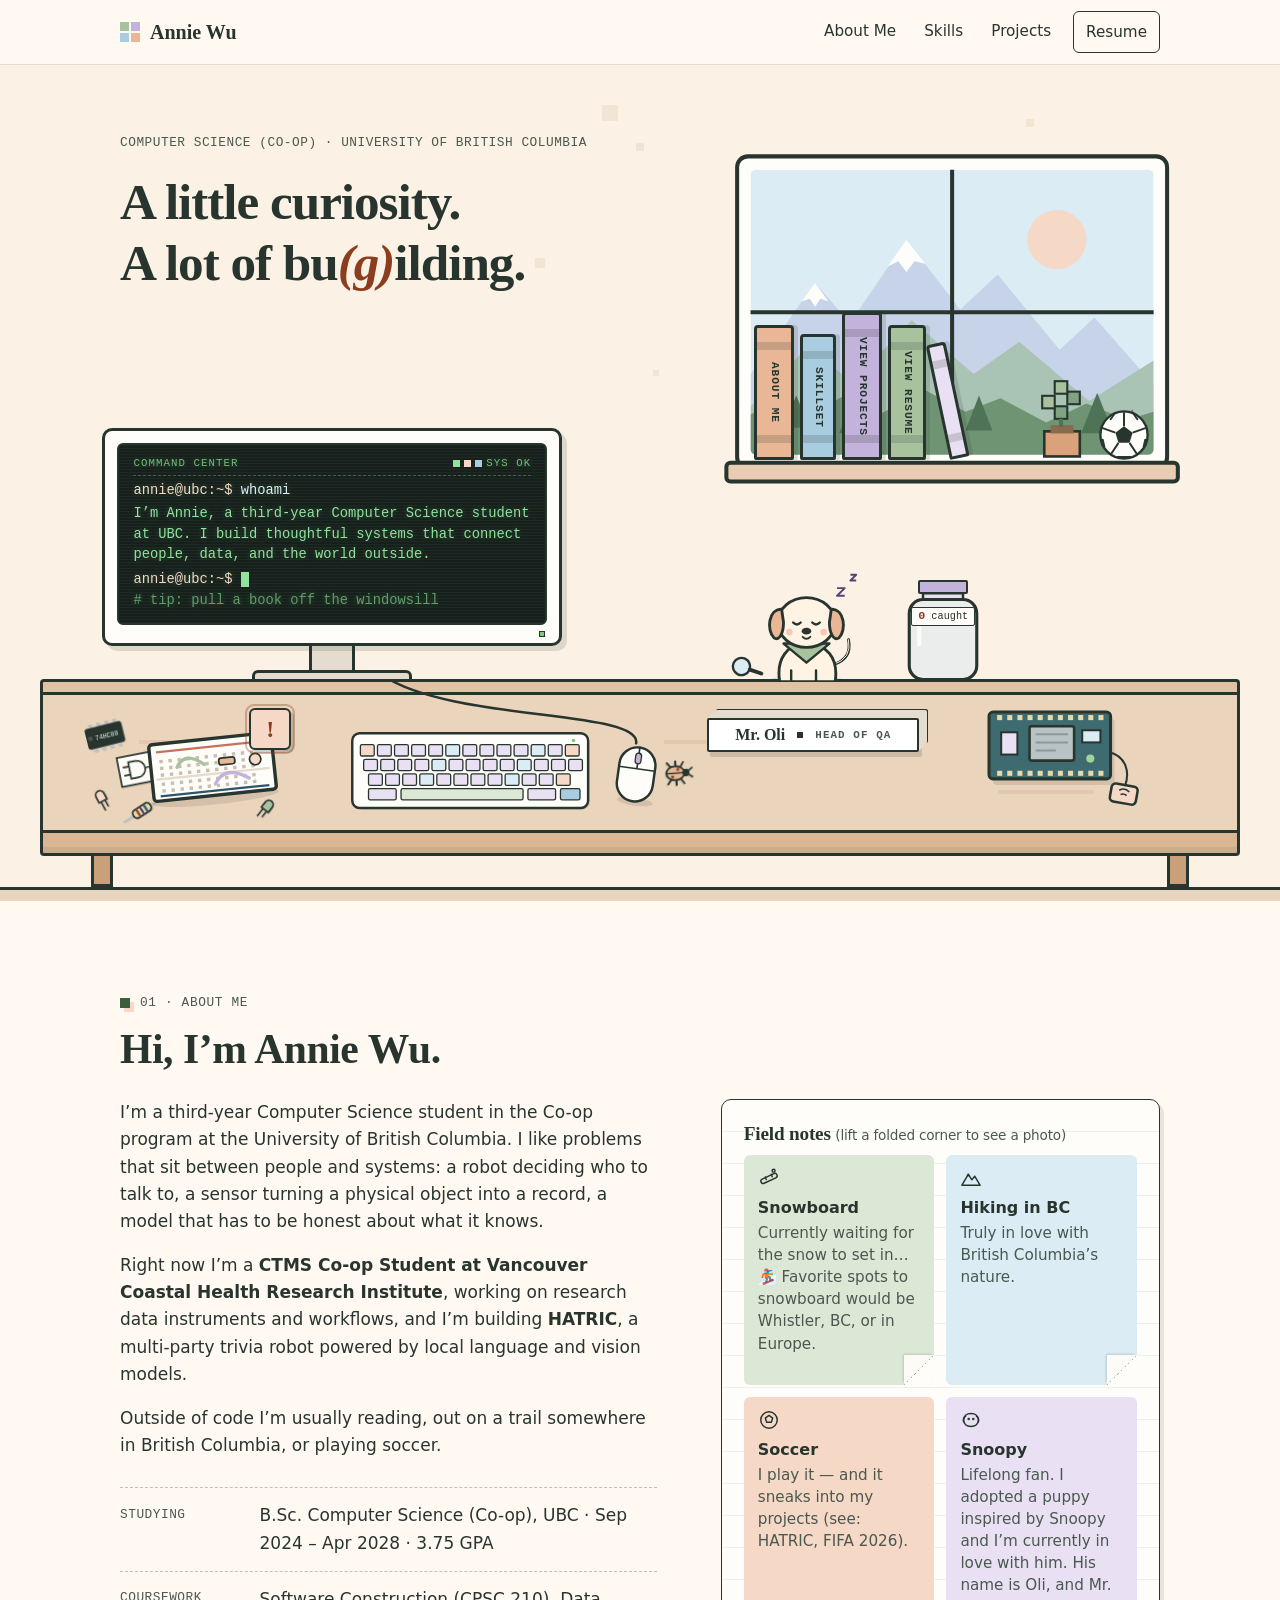
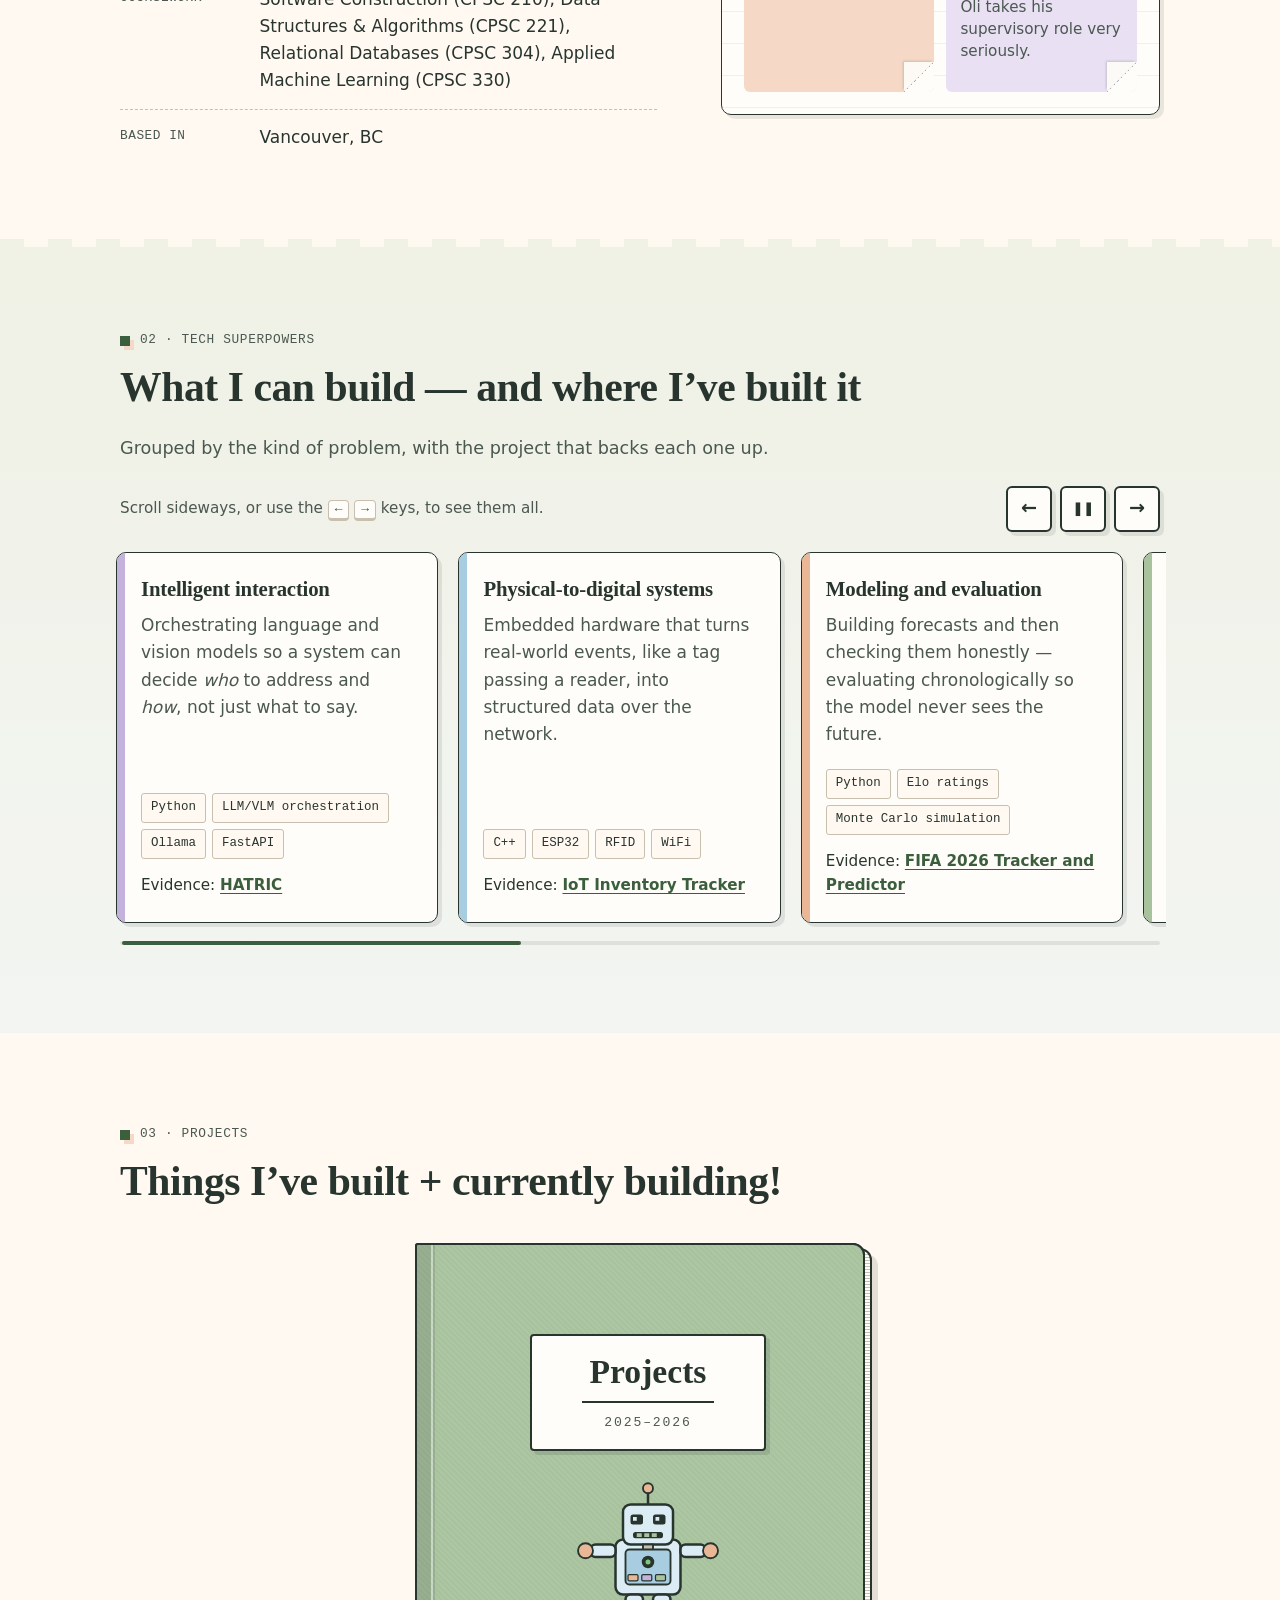
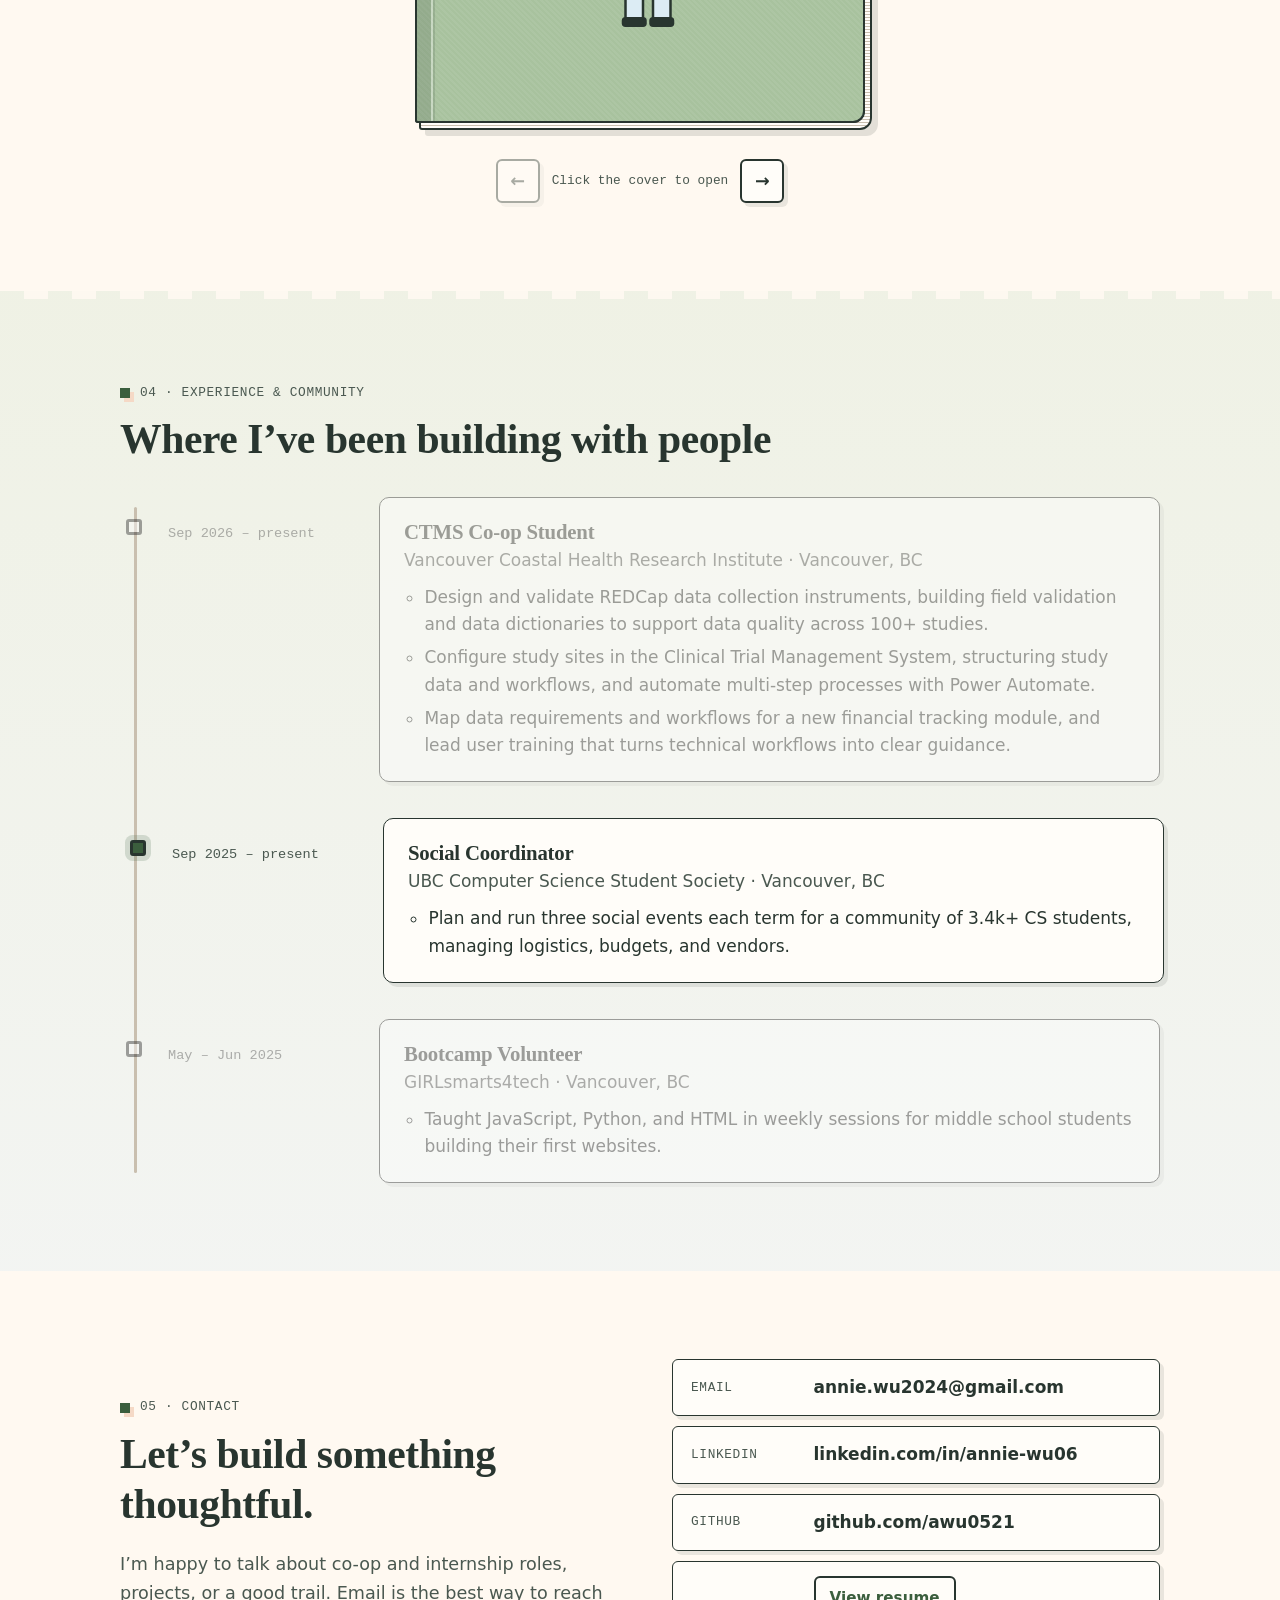
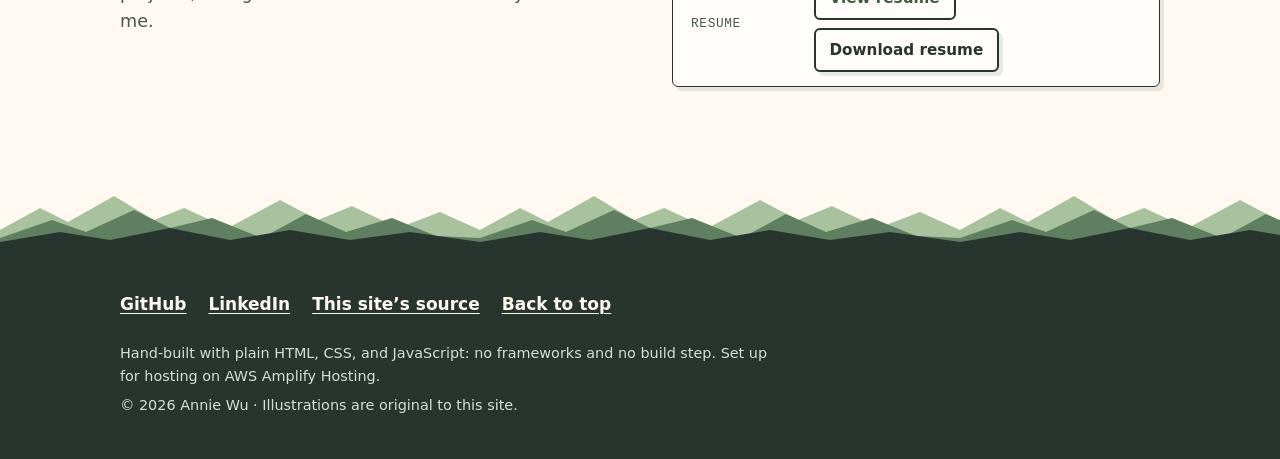
==== commit bce1e831: "Add SEO basics: robots.txt, sitemap, canonical/OG/Twitter tags, Person JSON-LD Move project book pag" ====
--- a/index.html
+++ b/index.html
@@ -3,13 +3,55 @@
 <head>
   <meta charset="utf-8">
   <meta name="viewport" content="width=device-width, initial-scale=1">
-  <title>Annie Wu — CS @ UBC</title>
+  <title>Annie Wu — Computer Science @ UBC | Software Developer, Vancouver</title>
+  <link rel="canonical" href="https://anniewu.dev/">
   <meta name="description" content="Annie Wu is a third-year Computer Science (Co-op) student at UBC who builds thoughtful systems that connect people, data, and the world outside. Includes a small, optional Debug Playground.">
   <meta name="author" content="Annie Wu">
   <meta name="theme-color" content="#FFF9F1">
-  <meta property="og:title" content="Annie Wu — The Portfolio You Can Debug">
+  <meta property="og:title" content="Annie Wu — Computer Science @ UBC | Software Developer, Vancouver">
   <meta property="og:description" content="Third-year CS student at UBC. I build thoughtful systems that connect people, data, and the world outside.">
   <meta property="og:type" content="website">
+  <meta property="og:url" content="https://anniewu.dev/">
+  <!-- TODO(Annie): create a 1200x630 share image at assets/og.jpg — there isn't one yet, so link previews show no image until it exists. -->
+  <meta property="og:image" content="https://anniewu.dev/assets/og.jpg">
+  <meta property="og:image:width" content="1200">
+  <meta property="og:image:height" content="630">
+  <meta property="og:image:alt" content="Annie Wu, Computer Science (Co-op) student at UBC">
+  <meta name="twitter:card" content="summary_large_image">
+  <meta name="twitter:title" content="Annie Wu — Computer Science @ UBC | Software Developer, Vancouver">
+  <meta name="twitter:description" content="Third-year CS student at UBC. I build thoughtful systems that connect people, data, and the world outside.">
+  <meta name="twitter:image" content="https://anniewu.dev/assets/og.jpg">
+  <script type="application/ld+json">
+  {
+    "@context": "https://schema.org",
+    "@type": "Person",
+    "name": "Annie Wu",
+    "url": "https://anniewu.dev/",
+    "jobTitle": "Computer Science (Co-op) Student",
+    "alumniOf": {
+      "@type": "CollegeOrUniversity",
+      "name": "University of British Columbia",
+      "sameAs": "https://www.ubc.ca/"
+    },
+    "address": {
+      "@type": "PostalAddress",
+      "addressLocality": "Vancouver",
+      "addressRegion": "BC",
+      "addressCountry": "CA"
+    },
+    "sameAs": [
+      "https://github.com/awu0521",
+      "https://www.linkedin.com/in/annie-wu06"
+    ],
+    "knowsAbout": [
+      "Python", "Java", "C++", "C", "JavaScript", "TypeScript", "SQL", "R",
+      "FastAPI", "SQLite", "WebSockets", "React", "Next.js", "Expo", "Firebase", "HTML", "CSS", "Git",
+      "Large language models", "Vision-language models", "Prompt engineering", "Agent orchestration",
+      "Object-oriented programming", "Client-server architecture", "Embedded systems", "ESP32", "RFID",
+      "Elo ratings", "Monte Carlo simulation", "Ollama", "REDCap", "Power Automate", "Figma"
+    ]
+  }
+  </script>
   <link rel="icon" href="assets/favicon.svg" type="image/svg+xml">
   <link rel="stylesheet" href="styles.css?v=20261107v">
   <script>document.documentElement.classList.add('js');</script>
@@ -227,7 +269,7 @@
     <section class="section" id="about" aria-labelledby="about-title">
       <div class="wrap">
         <p class="section-kicker"><span class="block-dot" aria-hidden="true"></span>01 · About me</p>
-        <h2 id="about-title">Hi, I’m Annie.</h2>
+        <h2 id="about-title">Hi, I’m Annie Wu.</h2>
         <div class="about-grid">
           <div class="about-text">
             <p>I’m a third-year Computer Science student in the Co-op program at the University of British Columbia. I like problems that sit between people and systems: a robot deciding who to talk to, a sensor turning a physical object into a record, a model that has to be honest about what it knows.</p>
@@ -439,7 +481,93 @@
                   </div>
                 </div>
               </div>
-              <!-- project leaves are added here by script.js -->
+              <!-- project leaves: real HTML so the text is in the page source; script.js turns them -->
+              <div class="pb-leaf" data-pb-leaf>
+                <div class="pb-face pb-front pb-paper pb-paper-right" data-pb-face>
+                  <div class="pb-content">
+                    <p class="pb-page-num">01 / 06</p>
+                    <div class="book-project-head"><h3>HATRIC: LLM/VLM Trivia Robot</h3><span class="status status-progress">In progress</span></div>
+                    <p class="book-meta">Oct 2026 – present</p>
+                    <dl class="book-dl">
+                      <dt>The problem</dt><dd>A robot hosting a game for several people has to decide who to address, where to look, and how to gesture — not just what to say.</dd>
+                      <dt>What I'm doing</dt><dd>Multi-party LLM agent in async Python; on-device VLM via Ollama reads webcam frames to steer gaze; FastAPI/WebSocket server with SQLite drives a web avatar and an ESP32.</dd>
+                      <dt>Currently working with</dt><dd><ul class="chips"><li>Python</li><li>Ollama</li><li>FastAPI</li><li>WebSockets</li><li>SQLite</li><li>ESP32</li></ul></dd>
+                    </dl>
+                  </div>
+                </div>
+                <div class="pb-face pb-back pb-paper pb-paper-left" data-pb-face>
+                  <div class="pb-content">
+                    <p class="pb-page-num">02 / 06</p>
+                    <div class="book-project-head"><h3>IoT Inventory Tracker</h3><span class="status status-done">Built</span></div>
+                    <p class="book-meta">Jun – Aug 2026</p>
+                    <dl class="book-dl">
+                      <dt>The problem</dt><dd>Logging physical items by hand is slow and error-prone.</dd>
+                      <dt>What I did</dt><dd>ESP32 reads RFID tags in real time; client-server over WiFi turns each scan into a structured inventory record.</dd>
+                      <dt>Built with</dt><dd><ul class="chips"><li>C++</li><li>Arduino</li><li>ESP32</li><li>RFID</li><li>TypeScript</li></ul></dd>
+                      <dt>Outcome</dt><dd>A working hardware-to-software pipeline.</dd>
+                    </dl>
+                    <div class="book-links"><a class="btn btn-small" href="https://github.com/awu0521/inventory-tracker" target="_blank" rel="noopener">GitHub</a></div>
+                  </div>
+                </div>
+              </div>
+              <div class="pb-leaf" data-pb-leaf>
+                <div class="pb-face pb-front pb-paper pb-paper-right" data-pb-face>
+                  <div class="pb-content">
+                    <p class="pb-page-num">03 / 06</p>
+                    <div class="book-project-head"><h3>FIFA 2026 Tracker and Predictor</h3><span class="status status-done">Built</span></div>
+                    <p class="book-meta">Jun – Jul 2026</p>
+                    <dl class="book-dl">
+                      <dt>The problem</dt><dd>Forecast the 2026 World Cup winner without fooling myself about accuracy.</dd>
+                      <dt>What I did</dt><dd>Python engine: Elo ratings seeded from FIFA rankings + 200,000 Monte Carlo simulations of the remaining bracket.</dd>
+                      <dt>Built with</dt><dd><ul class="chips"><li>Python</li><li>Elo ratings</li><li>Monte Carlo simulation</li></ul></dd>
+                      <dt>How I checked it</dt><dd><p class="stat"><span class="stat-num">83.8%</span> <span class="stat-label">of decisive matches called correctly</span></p></dd>
+                    </dl>
+                    <div class="book-links"><a class="btn btn-small" href="https://github.com/awu0521/fifa2026" target="_blank" rel="noopener">GitHub</a></div>
+                  </div>
+                </div>
+                <div class="pb-face pb-back pb-paper pb-paper-left" data-pb-face>
+                  <div class="pb-content">
+                    <p class="pb-page-num">04 / 06</p>
+                    <div class="book-project-head"><h3>TrackTheTrek</h3><span class="status status-done">Built</span></div>
+                    <p class="book-meta">Jul – Sep 2025</p>
+                    <dl class="book-dl">
+                      <dt>The problem</dt><dd>I wanted a simple way to keep track of hikes around BC.</dd>
+                      <dt>What I did</dt><dd>Java desktop hiking tracker with an OOP class hierarchy; hikes saved to/loaded from JSON so the trail log persists between sessions.</dd>
+                      <dt>Built with</dt><dd><ul class="chips"><li>Java</li><li>OOP</li><li>JSON persistence</li></ul></dd>
+                      <dt>Outcome</dt><dd>A desktop app whose trail log is still there the next time it opens.</dd>
+                    </dl>
+                    <div class="book-links"><a class="btn btn-small" href="https://github.com/awu0521/TrackTheTrek" target="_blank" rel="noopener">GitHub</a></div>
+                  </div>
+                </div>
+              </div>
+              <div class="pb-leaf" data-pb-leaf>
+                <div class="pb-face pb-front pb-paper pb-paper-right" data-pb-face>
+                  <div class="pb-content">
+                    <p class="pb-page-num">05 / 06</p>
+                    <div class="book-project-head"><h3>Save Our Foods</h3><span class="status status-done">Built</span></div>
+                    <p class="book-meta">2025 · Hackathon</p>
+                    <dl class="book-dl">
+                      <dt>The problem</dt><dd>Food waste from near-expiry items that never get sold or used.</dd>
+                      <dt>What I did</dt><dd>Full-stack Next.js marketplace where sellers list near-expiry food; Gemini AI reads item photos to suggest names, expiry dates, and fair prices; buyers get a PDF receipt on checkout.</dd>
+                      <dt>Built with</dt><dd><ul class="chips"><li>Next.js</li><li>Supabase</li><li>Gemini AI</li><li>TypeScript</li></ul></dd>
+                    </dl>
+                    <div class="book-links"><a class="btn btn-small" href="https://github.com/hackscholar/save-our-foods" target="_blank" rel="noopener">GitHub</a></div>
+                  </div>
+                </div>
+                <div class="pb-face pb-back pb-paper pb-paper-left" data-pb-face>
+                  <div class="pb-content">
+                    <p class="pb-page-num">06 / 06</p>
+                    <div class="book-project-head"><h3>How Cooked Are You?</h3><span class="status status-done">Built</span></div>
+                    <p class="book-meta">2025 · Hackathon</p>
+                    <dl class="book-dl">
+                      <dt>The problem</dt><dd>UBC CS students need a fun, honest way to gauge how overwhelmed they are by upcoming deadlines.</dd>
+                      <dt>What I did</dt><dd>Next.js web app: enter assignments with weights and due dates (or import a .ics schedule), get a “how cooked” score, an auto-generated study schedule, and an .ics export for Google/Apple/Outlook Calendar.</dd>
+                      <dt>Built with</dt><dd><ul class="chips"><li>Next.js</li><li>TypeScript</li><li>iCal</li></ul></dd>
+                    </dl>
+                    <div class="book-links"><a class="btn btn-small" href="https://github.com/awu0521/how-cooked-are-you" target="_blank" rel="noopener">GitHub</a></div>
+                  </div>
+                </div>
+              </div>
             </div>
           </div>
 
@@ -556,6 +684,6 @@
     <span class="visually-hidden" data-bang-label>Open Mr. Oli’s QA report</span>
   </button>
 
-  <script src="script.js?v=20261107v" defer></script>
+  <script src="script.js?v=20261110a" defer></script>
 </body>
 </html>
--- a/styles.css
+++ b/styles.css
@@ -1412,80 +1412,143 @@
 .scenario-head h1 { font-size: clamp(1.9rem, 4.4vw, 2.8rem); margin-bottom: .35em; }
 .scenario-problem { max-width: 46em; color: var(--ink-soft); font-size: 1.08rem; }
 
-.scenario-grid {
+fieldset { border: 0; padding: 0; margin: 0; min-width: 0; }
+legend { font-weight: 700; margin-bottom: 8px; padding: 0; }
+
+/* ---------- Debug quiz: picture | code + multiple choice ---------- */
+/* Everything marked .quiz-bug shows before the fix, .quiz-fix after it. */
+[data-scenario]:not(.is-fixed) .quiz-fix,
+[data-scenario].is-fixed .quiz-bug { display: none !important; }
+[data-scenario].is-fixed .quiz-fix { animation: quiz-pop .45s ease; }
+@keyframes quiz-pop { from { opacity: 0; } }
+
+.quiz-grid {
   display: grid;
-  grid-template-columns: minmax(0, .8fr) minmax(0, 1.2fr);
-  grid-template-rows: auto 1fr;
-  grid-template-areas: "run out" "rule out";
-  gap: 18px clamp(20px, 3vw, 36px);
+  grid-template-columns: minmax(0, 1.1fr) minmax(0, .9fr);
+  gap: 20px clamp(20px, 3vw, 36px);
   margin-top: 20px;
   align-items: start;
 }
-/* DOM order is: run controls → picture/results → rule choice, so on a phone
-   the result appears right under the buttons that change it. */
-.controls-run { grid-area: run; }
-.controls-rule { grid-area: rule; }
-.scenario-output { grid-area: out; display: grid; gap: 14px; min-width: 0; }
-.scenario-controls { display: grid; gap: 18px; align-content: start; }
-.scenario-controls > .btn-ghost { justify-self: start; }
-
-fieldset { border: 0; padding: 0; margin: 0; min-width: 0; }
-legend { font-weight: 700; margin-bottom: 8px; padding: 0; }
-.legend-note { font-weight: 400; color: var(--ink-soft); font-size: .9em; }
-
-.radio-list, .check-list { display: grid; gap: 8px; }
-.radio, .check {
-  display: flex;
+.quiz-scene { display: grid; gap: 12px; min-width: 0; }
+.quiz-panel { display: grid; gap: 16px; min-width: 0; }
+.quiz-panel > .btn-ghost { justify-self: start; }
+.quiz-panel > [hidden] { display: none; }
+
+/* the pseudocode card */
+.code-card {
+  border: 1.5px solid var(--ink);
+  border-radius: var(--radius);
+  overflow: hidden;
+  background: #22302A;
+}
+.code-card-head {
+  margin: 0;
+  display: flex;
+  justify-content: space-between;
   gap: 10px;
-  align-items: flex-start;
-  padding: 10px 12px;
+  padding: 7px 12px;
+  font-family: var(--font-mono);
+  font-size: .72rem;
+  letter-spacing: .04em;
+  color: #C9D6CC;
+  background: #28352F;
+  border-bottom: 1px solid rgba(255, 255, 255, .12);
+}
+[data-scenario]:not(.is-fixed) [data-code-title] { color: #F2B79A; }
+[data-scenario].is-fixed [data-code-title] { color: #A8DDA0; }
+.code {
+  margin: 0;
+  padding: 10px 0 12px;
+  font-family: var(--font-mono);
+  font-size: .84rem;
+  line-height: 1.6;
+  color: #E7EFE6;
+  background: none;
+  overflow-x: auto;
+  counter-reset: ln;
+}
+.code code { display: block; padding: 0; margin: 0; font: inherit; color: inherit; background: none; border: 0; border-radius: 0; }
+.code .ln {
+  display: block;
+  min-height: 1.6em;
+  padding: 0 14px 0 3.2em;
+  position: relative;
+  white-space: pre;
+}
+.code .ln::before {
+  counter-increment: ln;
+  content: counter(ln);
+  position: absolute;
+  left: 0; width: 2.2em;
+  text-align: right;
+  color: #6F8277;
+}
+.code .cmt { color: #8FA597; }
+.code .ln.is-bug { background: rgba(232, 120, 90, .22); box-shadow: inset 3px 0 0 #E8785A; }
+.code .ln.is-bug::after {
+  content: "← bug";
+  margin-left: 10px;
+  font-size: .78em;
+  color: #F2B79A;
+}
+.code .ln.is-new { background: rgba(127, 199, 122, .2); box-shadow: inset 3px 0 0 #7FC77A; }
+.code .ln.is-new::before { content: "+"; color: #A8DDA0; }
+
+/* the multiple choice */
+.quiz legend { font-family: var(--font-serif); font-size: 1.2rem; margin-bottom: 10px; }
+.quiz-options { display: grid; gap: 8px; }
+.quiz-option {
+  display: flex;
+  align-items: center;
+  gap: 12px;
+  width: 100%;
+  min-height: 48px;
+  padding: 10px 14px;
+  font: inherit;
+  font-size: .97rem;
+  line-height: 1.35;
+  text-align: left;
+  color: var(--ink);
+  background: var(--paper);
   border: 1.5px solid var(--line-strong);
   border-radius: var(--radius-sm);
+  cursor: pointer;
+  counter-increment: opt;
+  transition: border-color .15s ease, background .15s ease, transform .15s ease;
+  touch-action: manipulation;
+}
+.quiz-options { counter-reset: opt; }
+.quiz-option::before {
+  content: counter(opt, upper-alpha);
+  flex: none;
+  display: grid; place-items: center;
+  width: 28px; height: 28px;
+  font-family: var(--font-mono);
+  font-weight: 700;
+  font-size: .85rem;
+  border: 1.5px solid var(--ink);
+  border-radius: 4px;
   background: var(--cream);
-  cursor: pointer;
-  min-height: 44px;
-}
-.radio:has(input:checked), .check:has(input:checked) { border-color: var(--ink); background: var(--sage); }
-.radio:has(input:disabled) { opacity: .6; cursor: not-allowed; }
-.radio input, .check input {
-  width: 20px; height: 20px; margin: 2px 0 0; flex: none;
-  accent-color: var(--sage-deep);
-}
-.radio span, .check span { display: grid; }
-.radio small, .check small { color: var(--ink-soft); font-size: .88rem; line-height: 1.4; }
-.tag-options { grid-template-columns: 1fr; }
-.tag-options .radio { padding: 8px 10px; }
-.tag-options .radio small { font-family: var(--font-mono); font-size: .75rem; }
-
-.control-row { display: flex; flex-wrap: wrap; gap: 10px; }
+}
+.quiz-option:hover:not(:disabled) { border-color: var(--ink); background: var(--sage); transform: translateX(2px); }
+.quiz-option:disabled { cursor: default; }
+.quiz-option.is-wrong { color: var(--warn); background: var(--warn-bg); border-color: rgba(138, 61, 31, .45); text-decoration: line-through; text-decoration-thickness: 1px; }
+.quiz-option.is-wrong::before { content: "✗"; background: var(--warn-bg); border-color: var(--warn); }
+.quiz-option.is-right { color: var(--ok); background: var(--ok-bg); border-color: var(--ok); font-weight: 600; }
+.quiz-option.is-right::before { content: "✓"; background: var(--ok); color: var(--paper); border-color: var(--ok); }
+[data-scenario].is-fixed .quiz-option:disabled:not(.is-right):not(.is-wrong) { opacity: .5; }
 
 .feedback {
-  margin: 0;
-  padding: 12px 16px;
+  padding: 12px 14px;
   border-radius: var(--radius-sm);
+  border: 1.5px solid transparent;
   font-weight: 600;
-  border: 1.5px solid transparent;
 }
 .feedback:empty { display: none; }
 .feedback.is-bug { background: var(--warn-bg); color: var(--warn); border-color: rgba(138, 61, 31, .35); }
 .feedback.is-fixed { background: var(--ok-bg); color: var(--ok); border-color: rgba(47, 107, 58, .45); }
-.feedback.is-info { background: var(--blue); color: var(--blue-deep); border-color: rgba(43, 86, 110, .3); }
 .feedback .fb-title { display: block; font-family: var(--font-serif); font-size: 1.1rem; }
 .feedback .fb-detail { display: block; font-weight: 400; color: var(--ink); margin-top: 2px; }
-
-.compare:empty { display: none; }
-.compare {
-  border: 1.5px dashed var(--line-strong);
-  border-radius: var(--radius-sm);
-  padding: 10px 14px;
-  font-size: .92rem;
-  background: var(--cream);
-}
-.compare-title { margin: 0 0 6px; font-size: .8rem; font-family: var(--font-mono); font-weight: 600; text-transform: uppercase; letter-spacing: .05em; color: var(--ink-soft); }
-.compare table { width: 100%; border-collapse: collapse; }
-.compare th, .compare td { text-align: left; padding: 4px 6px; border-top: 1px solid var(--line); vertical-align: top; }
-.compare th { font-weight: 600; }
-.compare .is-current th::after { content: " ← now"; font-weight: 400; color: var(--ink-soft); font-size: .85em; }
 
 .explain-section {
   margin-top: 28px;
@@ -1506,77 +1569,48 @@
   background: var(--blue);
 }
 .scene { width: 100%; height: auto; display: block; }
-.scene-caption { padding: 8px 14px; background: var(--paper); border-top: 1.5px solid var(--ink); font-size: .92rem; }
+.scene-caption { padding: 8px 14px; background: var(--paper); border-top: 1.5px solid var(--ink); font-size: .95rem; font-weight: 600; }
+[data-scenario]:not(.is-fixed) .scene-caption { color: var(--warn); }
+[data-scenario].is-fixed .scene-caption { color: var(--ok); }
 .scene-label { font-family: var(--font-mono); font-size: 12px; letter-spacing: .06em; fill: #4A5850; }
 .scene-label-dark { fill: #28352F; font-weight: 700; }
 .scene-tag { font-family: var(--font-mono); font-size: 11px; fill: #28352F; }
 .scene-readout { font-family: var(--font-mono); font-size: 12px; letter-spacing: .08em; fill: #DCECF4; }
 
 /* Scanner scene */
-.scan-item { transform-box: view-box; }
-.scan-item.is-scanning { animation: scan-nudge .45s ease; }
-@keyframes scan-nudge { 40% { transform: translateX(26px); } 100% { transform: translateX(0); } }
-.scan-waves { opacity: 0; }
-.scan-waves.is-on { animation: waves .6s ease; }
-.scan-waves.is-static-on { opacity: 1; }
-@keyframes waves { 0% { opacity: 0; } 30% { opacity: 1; } 100% { opacity: 0; } }
-.tape-ok rect { fill: #3B5E3D; }
-.tape-ignored rect { fill: #FFF9F1; stroke: #84442A; stroke-width: 2; }
-.tape-ignored path { stroke: #84442A; stroke-width: 2; }
-.tape-break { stroke: #28352F; stroke-width: 2; stroke-dasharray: 3 3; }
+.tape-chip rect { fill: #3B5E3D; }
+.tape-chip text { font-family: var(--font-mono); font-size: 10px; font-weight: 700; fill: #FFF9F1; }
+[data-scenario].is-fixed .tape-chip + .tape-chip rect { fill: #FFF9F1; stroke: #84442A; stroke-width: 1.5; stroke-dasharray: 3 2; }
+[data-scenario].is-fixed .tape-chip + .tape-chip text { fill: #84442A; }
 .shelf-slot { fill: #FFF9F1; stroke: #DCE8D6; stroke-width: 1.5; }
 .shelf-item.is-dupe .shelf-slot { fill: #FBE7DA; stroke: #8A3D1F; stroke-dasharray: 3 2; stroke-width: 2; }
-.dupe-badge { fill: #8A3D1F; }
-.dupe-mark { font-family: var(--font-sans); font-weight: 800; font-size: 11px; fill: #FFF9F1; }
-.shelf-item { animation: drop-in .3s ease; }
-@keyframes drop-in { from { opacity: 0; transform: translateY(-8px); } }
-.shelf-item { transform-box: fill-box; }
-.counts { display: flex; flex-wrap: wrap; gap: 8px 20px; }
-.counts p { margin: 0; display: flex; align-items: center; gap: 8px; font-weight: 600; }
 
 /* Journal scene */
 .cloud-text { font-family: var(--font-mono); font-size: 13px; fill: #28352F; }
-.cloud-dots rect { fill: #A8C29E; stroke: #28352F; stroke-width: 1; }
-.mem-cloud { transition: opacity .4s ease; }
-.journal-scene.is-poof .mem-cloud { opacity: .25; }
 .page-heading { font-family: var(--font-serif); font-weight: 700; font-size: 15px; fill: #28352F; }
 .page-entry { font-family: var(--font-serif); font-style: italic; font-size: 13px; fill: #28352F; }
 .page-km { font-family: var(--font-mono); font-size: 10px; fill: #4A5850; }
 .page-empty { font-family: var(--font-serif); font-style: italic; font-size: 13px; fill: #4A5850; }
-.journal-cover-g {
-  transform-box: fill-box;
-  transform-origin: left center;
-  transform: scaleX(0);
-  opacity: 0;
-  transition: transform .4s ease, opacity .2s ease;
-}
-.journal-scene.is-closed .journal-cover-g { transform: scaleX(1); opacity: 1; }
-.cover-title { font-family: var(--font-mono); font-weight: 700; font-size: 12px; letter-spacing: .1em; fill: #28352F; }
-.cover-sub { font-family: var(--font-mono); font-size: 10px; fill: #4A5850; }
 .pipe { fill: none; stroke: #C9BFAF; stroke-width: 3; stroke-dasharray: 5 5; }
 .pipe-head { fill: #C9BFAF; }
 .pipe-label { font-family: var(--font-mono); font-size: 11px; fill: #84442A; }
-.journal-scene.is-persistent .pipe { stroke: #3B5E3D; stroke-dasharray: none; }
-.journal-scene.is-persistent .pipe-head { fill: #3B5E3D; }
-.journal-scene.is-persistent .pipe-label { fill: #3B5E3D; font-weight: 700; }
-.journal-scene.is-persistent .pipe-x { display: none; }
+[data-scenario].is-fixed .pipe { stroke: #3B5E3D; stroke-dasharray: none; }
+[data-scenario].is-fixed .pipe-head { fill: #3B5E3D; }
+[data-scenario].is-fixed .pipe-label { fill: #3B5E3D; font-weight: 700; }
 .chest-count { font-family: var(--font-mono); font-size: 13px; font-weight: 700; fill: #28352F; }
-.chest-lock { display: none; }
-.journal-scene.is-blocked .chest-lock { display: inline; }
 .note-text { font-family: var(--font-mono); font-size: 12px; font-weight: 700; fill: #28352F; }
 .note-kicker { font-family: var(--font-mono); font-size: 10px; letter-spacing: .1em; fill: #4A5850; }
-.journal-state.is-closed { color: var(--warn); }
 
 /* Robot scene */
 .table-scene { background: var(--blue); }
 .robot-scene { max-width: 520px; margin: 0 auto; overflow: visible; }
 .seat-label { font-family: var(--font-mono); font-size: 14px; fill: var(--ink); }
-.seat { transition: opacity .2s ease; }
-.seat.is-away { opacity: .3; }
-.seat.is-picked circle:first-child { stroke-width: 4; stroke: var(--sage-deep); }
-.seat.is-empty-picked circle:first-child { stroke-dasharray: 4 4; stroke-width: 3; stroke: var(--warn); }
-.robot-head { transition: transform .3s ease; transform-box: fill-box; transform-origin: 50% 100%; }
-[data-robot-eyes] { transition: transform .3s ease; }
+[data-scenario="robot"]:not(.is-fixed) [data-seat="0"] > circle:first-child,
+[data-scenario="robot"].is-fixed [data-seat="2"] > circle:first-child { stroke-width: 4; stroke: var(--sage-deep); }
+.robot-head { transition: transform .4s ease; transform-box: fill-box; transform-origin: 50% 100%; transform: rotate(-12deg); }
+.robot-eyes { transition: transform .4s ease; transform: translateX(-6px); }
+[data-scenario].is-fixed .robot-head { transform: rotate(12deg); }
+[data-scenario].is-fixed .robot-eyes { transform: translateX(6px); }
 .speech {
   position: relative;
   background: var(--paper);
@@ -1585,7 +1619,6 @@
   padding: 10px 14px;
   margin: 0 14px 14px;
   font-size: .98rem;
-  min-height: 3.2em;
 }
 .speech::before { /* bubble tail pointing up at the robot */
   content: "";
@@ -1597,104 +1630,22 @@
   border-top: 1.5px solid var(--ink);
   transform: translateX(-50%) rotate(45deg);
 }
+.turn-bars-title { margin: 4px 0 0; font-family: var(--font-mono); font-size: .75rem; letter-spacing: .05em; text-transform: uppercase; color: var(--ink-soft); }
 .turn-bars { list-style: none; padding: 0; margin: 0; display: grid; gap: 8px; }
 .turn-bars li { display: grid; grid-template-columns: 8.5em 1fr 2.5em; gap: 10px; align-items: center; font-size: .92rem; }
 .turn-bars .bar { height: 14px; background: var(--cream); border: 1.5px solid var(--ink); border-radius: 2px; overflow: hidden; }
-.turn-bars .bar i { display: block; height: 100%; background: repeating-linear-gradient(90deg, #A8C29E 0 10px, #95B48A 10px 12px); transition: width .25s ease; }
+.turn-bars .bar i { display: block; height: 100%; background: repeating-linear-gradient(90deg, #A8C29E 0 10px, #95B48A 10px 12px); }
 .turn-bars .num { font-family: var(--font-mono); text-align: right; }
-.turn-bars .is-away-row { color: var(--ink-soft); }
-
-/* Text logs, tucked under the pictures */
-.log-details { border: 1.5px dashed var(--line-strong); border-radius: var(--radius-sm); padding: 0 14px; background: var(--cream); }
-.log-details summary { cursor: pointer; font-weight: 600; min-height: 44px; display: flex; align-items: center; }
-.log-details[open] { padding-bottom: 12px; }
-.split-logs { display: grid; grid-template-columns: 1fr 1fr; gap: 12px; }
-.log {
-  border: 1.5px solid var(--ink);
-  border-radius: var(--radius-sm);
-  background: var(--paper);
-  padding: 10px 12px;
-  min-width: 0;
-}
-.log .log-title { margin: 0; font-size: 1rem; font-family: var(--font-sans); }
-.log-hint { font-size: .8rem; color: var(--ink-soft); margin: 0 0 6px; }
-.count {
-  font-family: var(--font-mono);
-  font-size: .85rem;
-  background: var(--ink);
-  color: var(--cream);
-  padding: 1px 8px;
-  border-radius: 3px;
-  min-width: 2em;
-  text-align: center;
-}
-.log-list {
-  list-style: none;
-  padding: 0;
-  margin: 0;
-  max-height: 240px;
-  overflow-y: auto;
-  font-size: .78rem;
-  display: grid;
-  gap: 3px;
-  align-content: start;
-}
-.log-list li { padding: 4px 6px; border-radius: 3px; background: var(--cream); border: 1px solid var(--line); overflow-wrap: anywhere; }
-.log-list li.ok { border-left: 4px solid var(--sage-deep); }
-.log-list li.ignored { border-left: 4px solid var(--peach-deep); color: var(--ink-soft); }
-.log-list li.dupe { background: var(--warn-bg); border-left: 4px solid var(--warn); }
-.log-list .log-empty { background: transparent; border: 0; color: var(--ink-soft); font-family: var(--font-sans); }
-.log-list .verdict { display: block; font-size: .95em; }
-.journal-list { margin: 0; padding-left: 1.4em; }
-.journal-list .log-empty { list-style: none; margin-left: -1.4em; color: var(--ink-soft); font-style: italic; }
-.journal-list .km { font-family: var(--font-mono); font-size: .85rem; color: var(--ink-soft); margin-left: .6em; }
-.storage-pre {
-  margin: 0;
-  background: var(--ink);
-  color: var(--blue);
-  padding: 10px 12px;
-  border-radius: var(--radius-sm);
-  font-size: .76rem;
-  white-space: pre-wrap;
-  overflow-wrap: anywhere;
-  max-height: 200px;
-  overflow-y: auto;
-}
-
-/* Journal form */
-.field { display: grid; gap: 4px; margin-bottom: 10px; }
-.field span { font-weight: 600; font-size: .95rem; }
-.field input {
-  font: inherit;
-  padding: 10px 12px;
-  min-height: 46px;
-  border: 1.5px solid var(--ink);
-  border-radius: var(--radius-sm);
-  background: var(--paper);
-  color: var(--ink);
-  width: 100%;
-}
-.field-small input { max-width: 10em; }
-.field-error { color: var(--warn); font-weight: 600; font-size: .92rem; margin: 0 0 10px; }
-.storage-warning {
-  margin: 10px 0 0;
-  font-size: .9rem;
-  background: var(--warn-bg);
-  color: var(--warn);
-  padding: 8px 12px;
-  border-radius: var(--radius-sm);
-}
 
 @media (max-width: 900px) {
-  .scenario-grid { grid-template-columns: 1fr; grid-template-rows: auto; grid-template-areas: "run" "out" "rule"; }
+  .quiz-grid { grid-template-columns: 1fr; }
 }
 @media (max-width: 520px) {
-  .split-logs { grid-template-columns: 1fr; }
   .turn-bars li { grid-template-columns: 7em 1fr 2em; }
-  .control-row .btn { flex: 1 1 auto; }
   .scenario { padding: 18px 14px; }
+  .code { font-size: .78rem; }
   /* Let the pictures use the full phone width so their labels stay readable. */
-  .scenario-output .scene-frame {
+  .quiz-scene .scene-frame {
     margin-left: calc(-15px - var(--gutter));
     margin-right: calc(-15px - var(--gutter));
     border-radius: 0;
@@ -2176,7 +2127,6 @@
     transition-duration: .001ms !important;
   }
   .btn:active { transform: none; }
-  .scan-item.is-scanning, .scan-waves.is-on, .shelf-item { animation: none !important; }
   .pg-card:hover { transform: none; }
   .debug-bang, .debug-bang::after, .debug-bang > span { animation: none !important; }
   .qa-toast { transition: none; transform: none; }
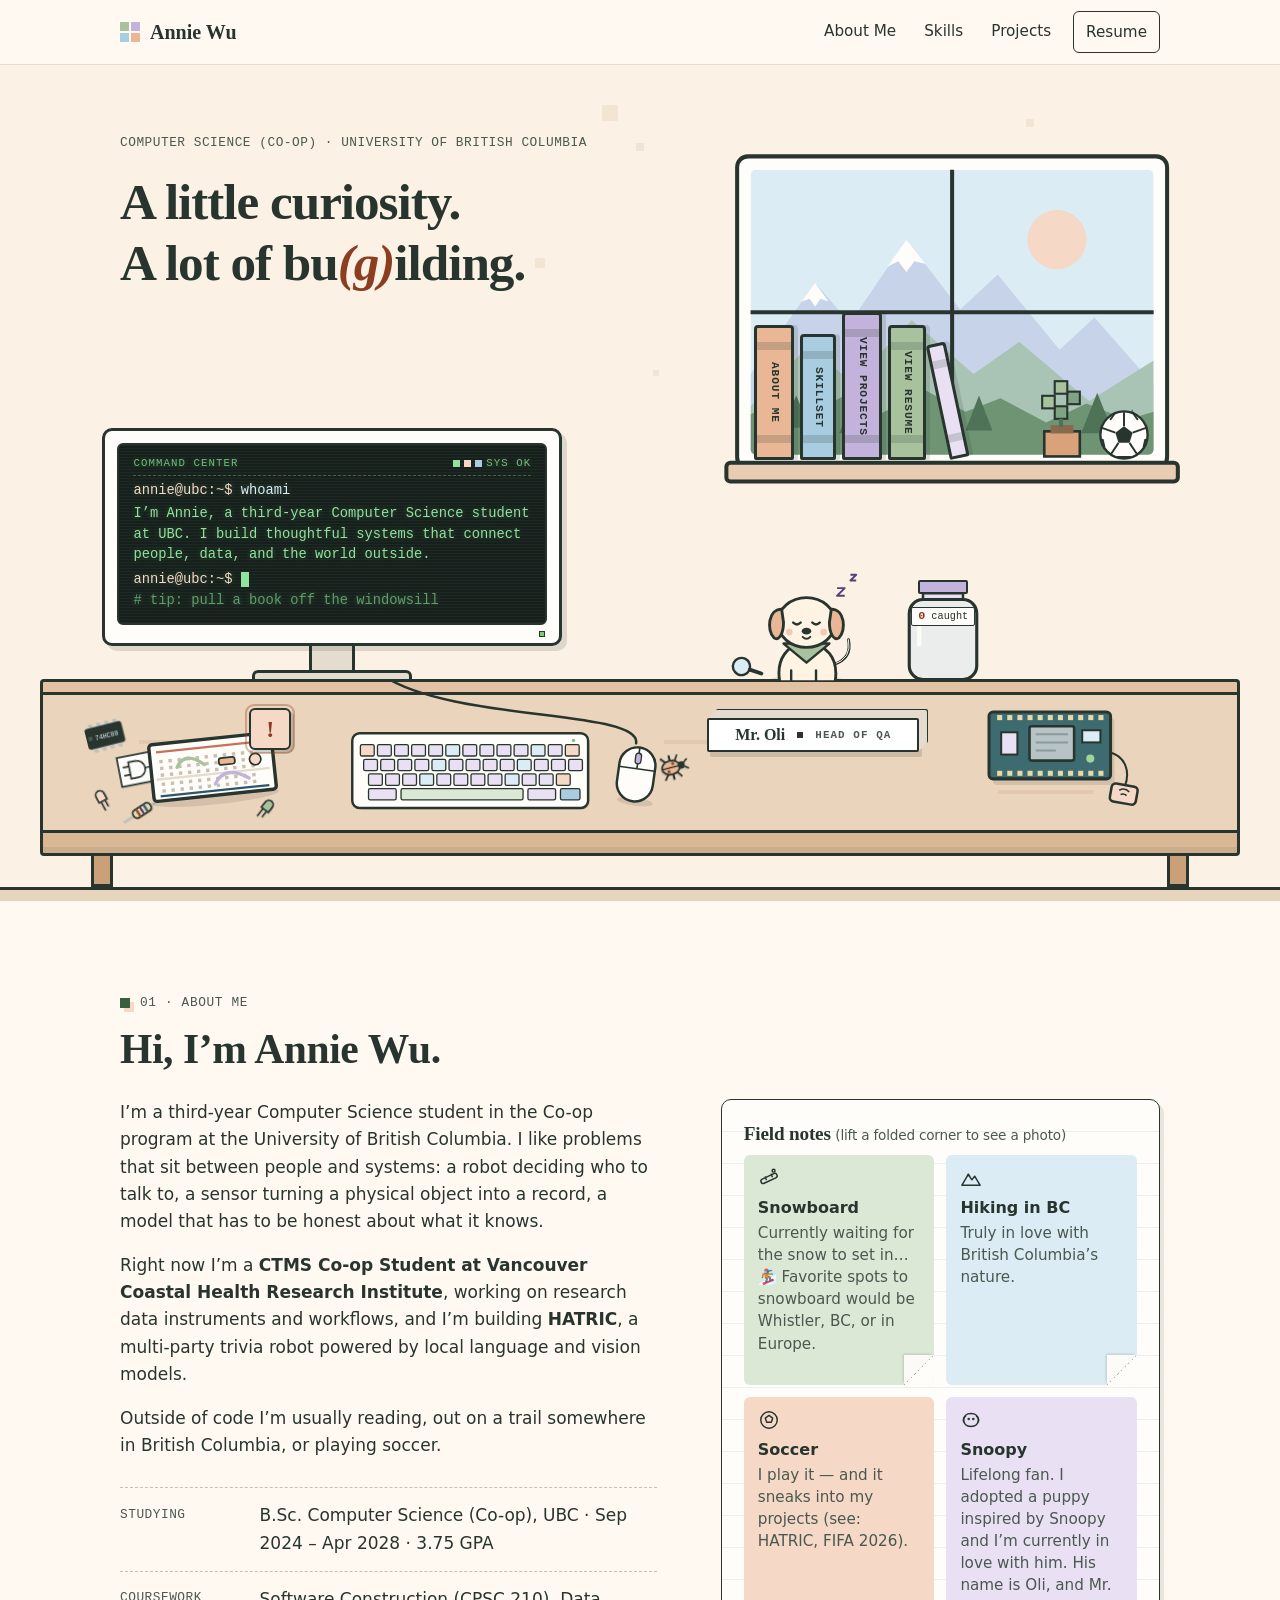
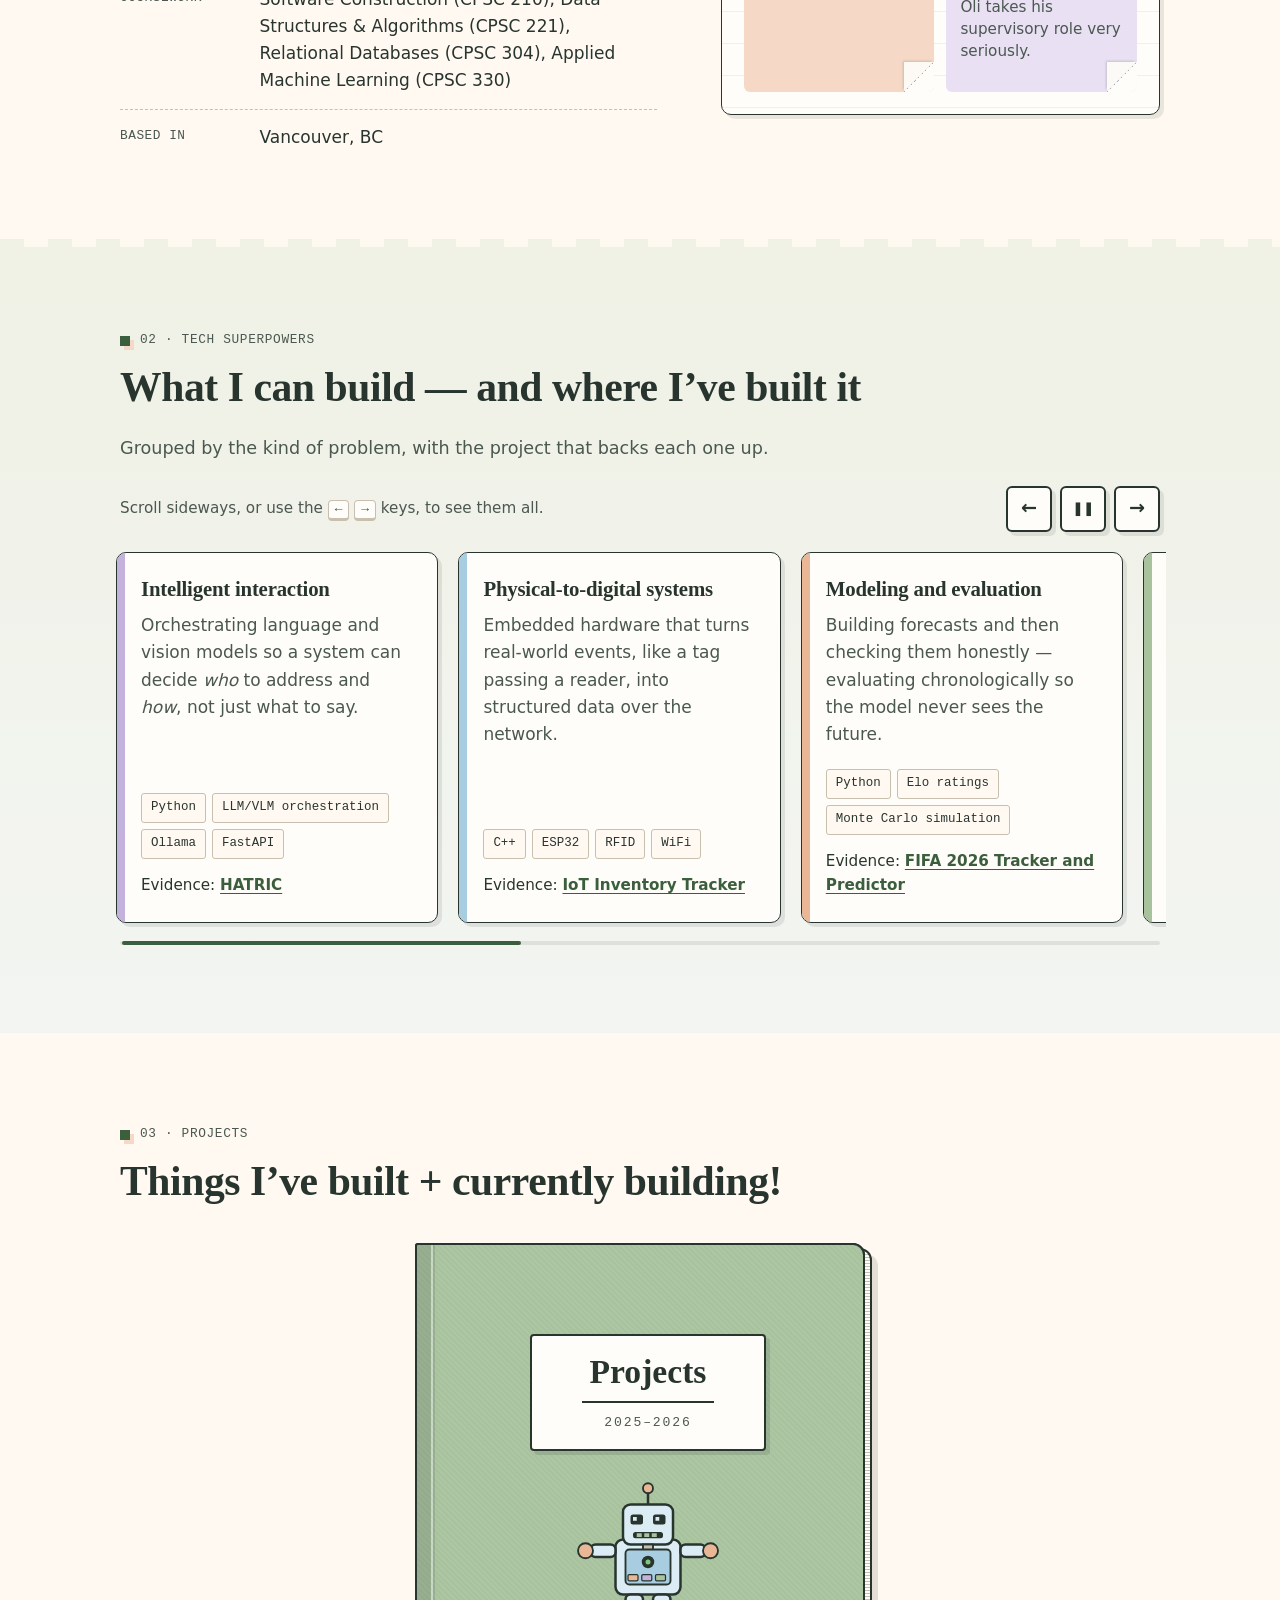
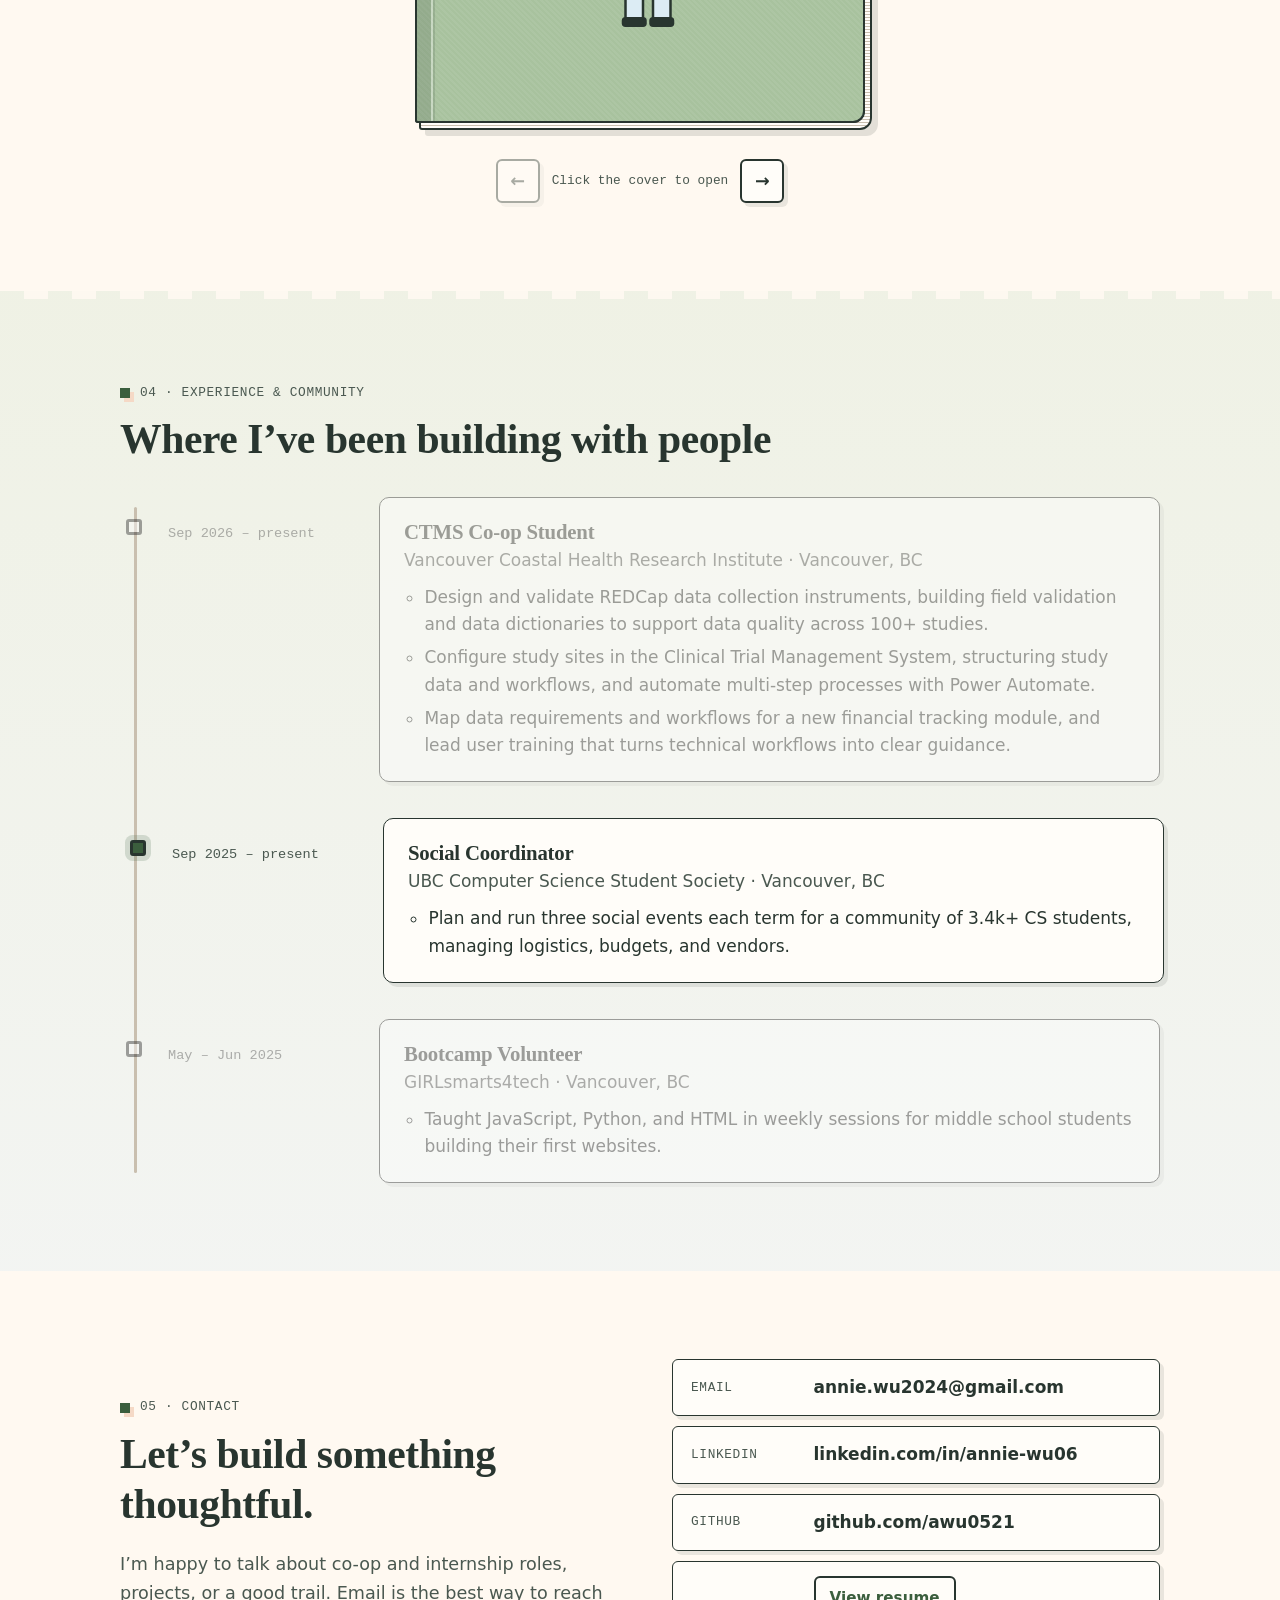
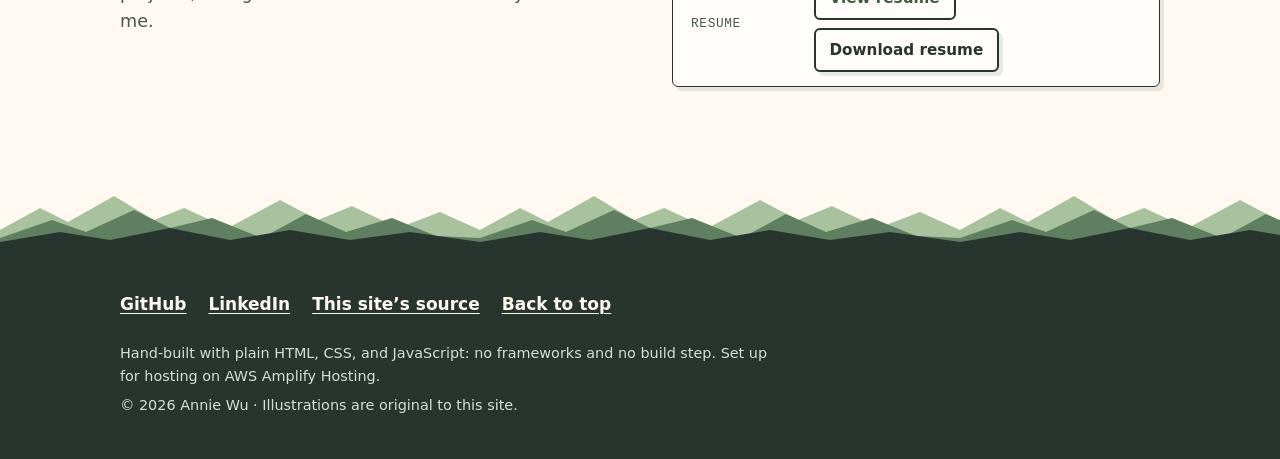
==== commit 2bd7939f: "Add og.jpg share image for link previews Co-Authored-By: Claude Opus 5.5 <noreply@anthropic.com>" ====
--- a/index.html
+++ b/index.html
@@ -12,7 +12,6 @@
   <meta property="og:description" content="Third-year CS student at UBC. I build thoughtful systems that connect people, data, and the world outside.">
   <meta property="og:type" content="website">
   <meta property="og:url" content="https://anniewu.dev/">
-  <!-- TODO(Annie): create a 1200x630 share image at assets/og.jpg — there isn't one yet, so link previews show no image until it exists. -->
   <meta property="og:image" content="https://anniewu.dev/assets/og.jpg">
   <meta property="og:image:width" content="1200">
   <meta property="og:image:height" content="630">
